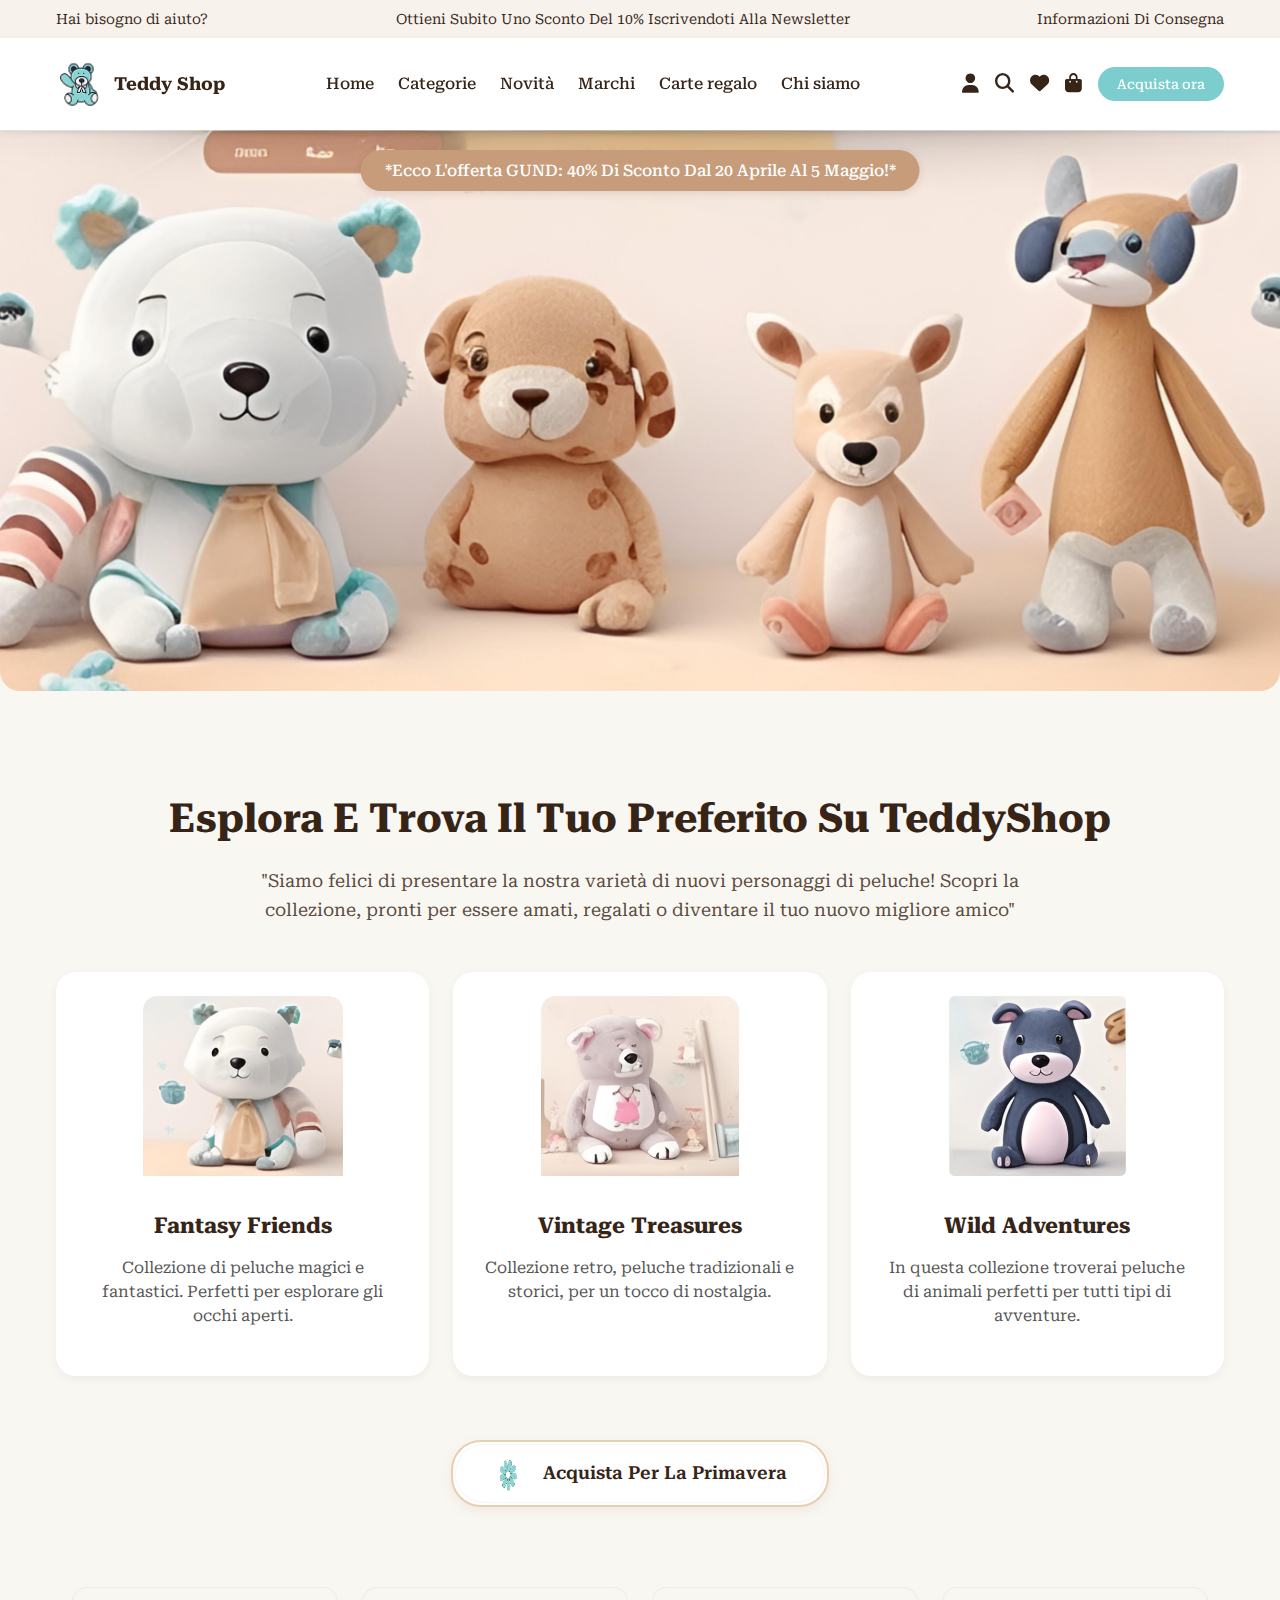
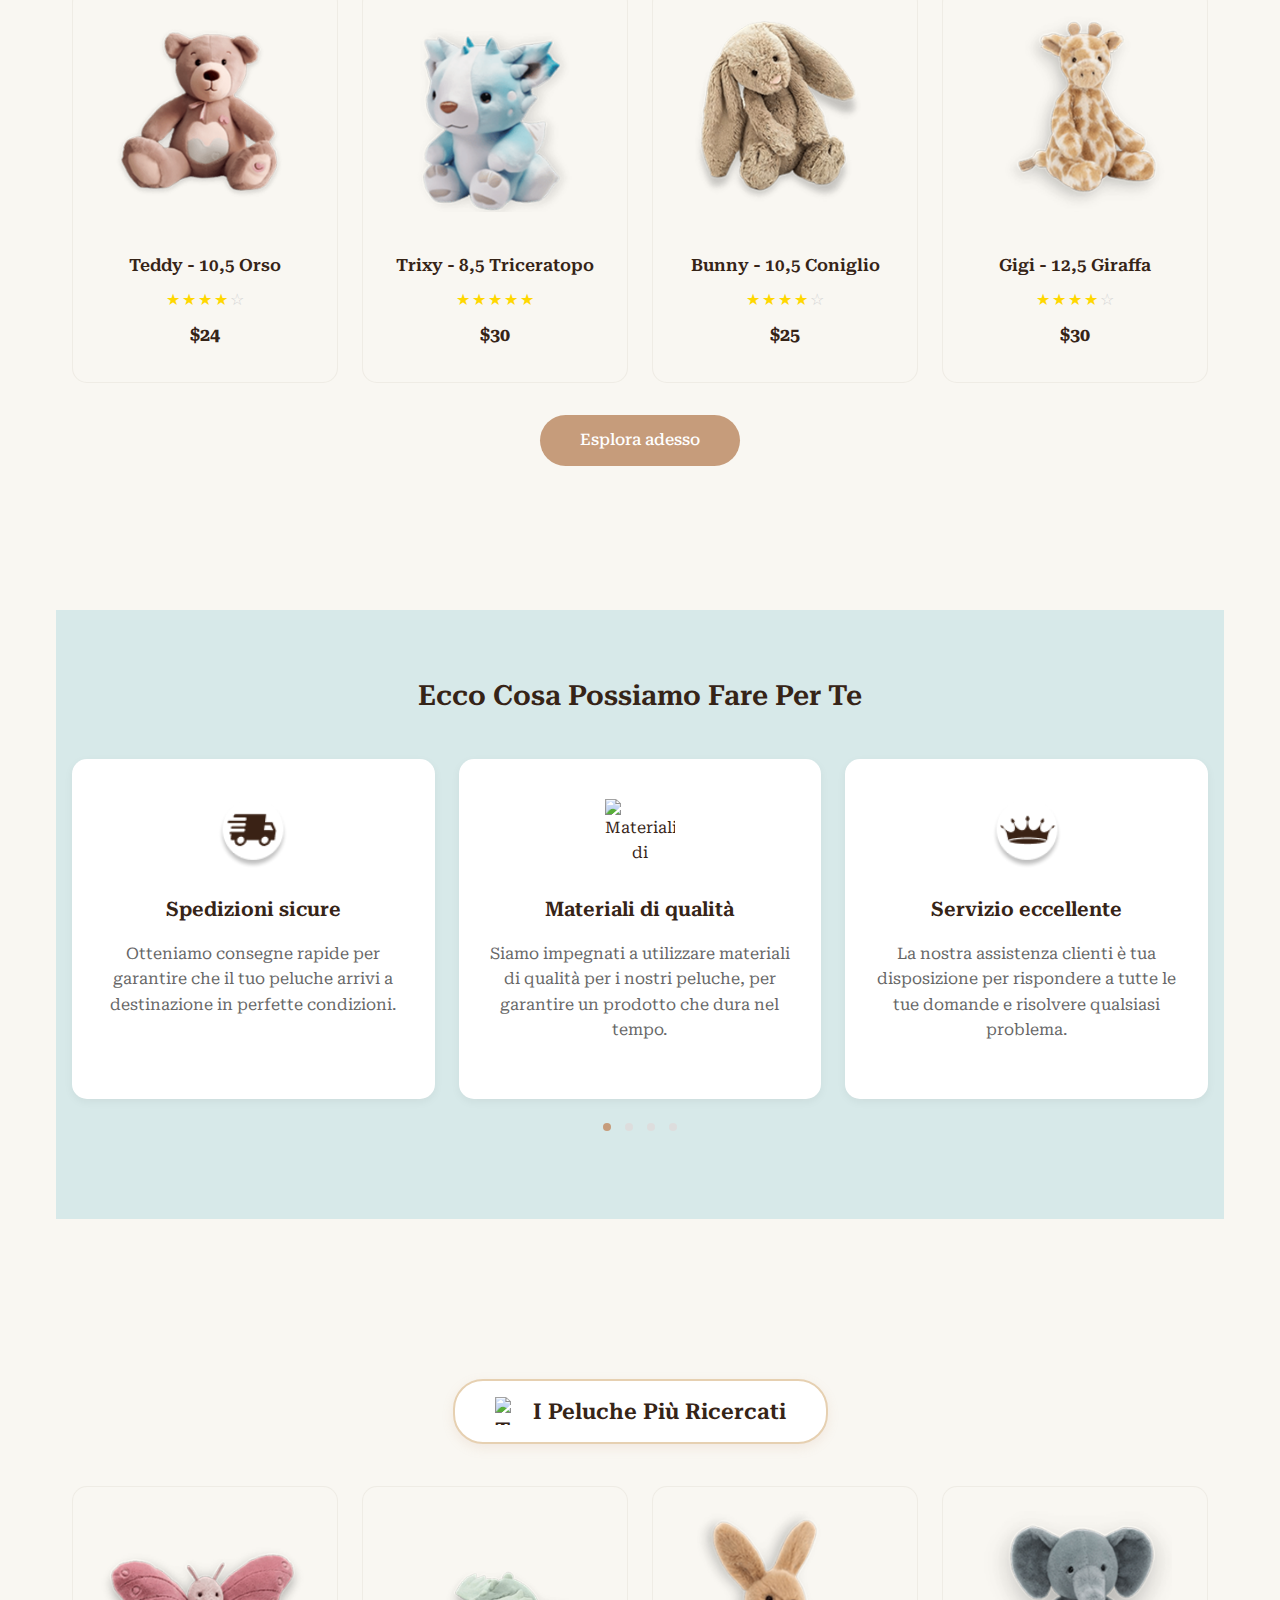
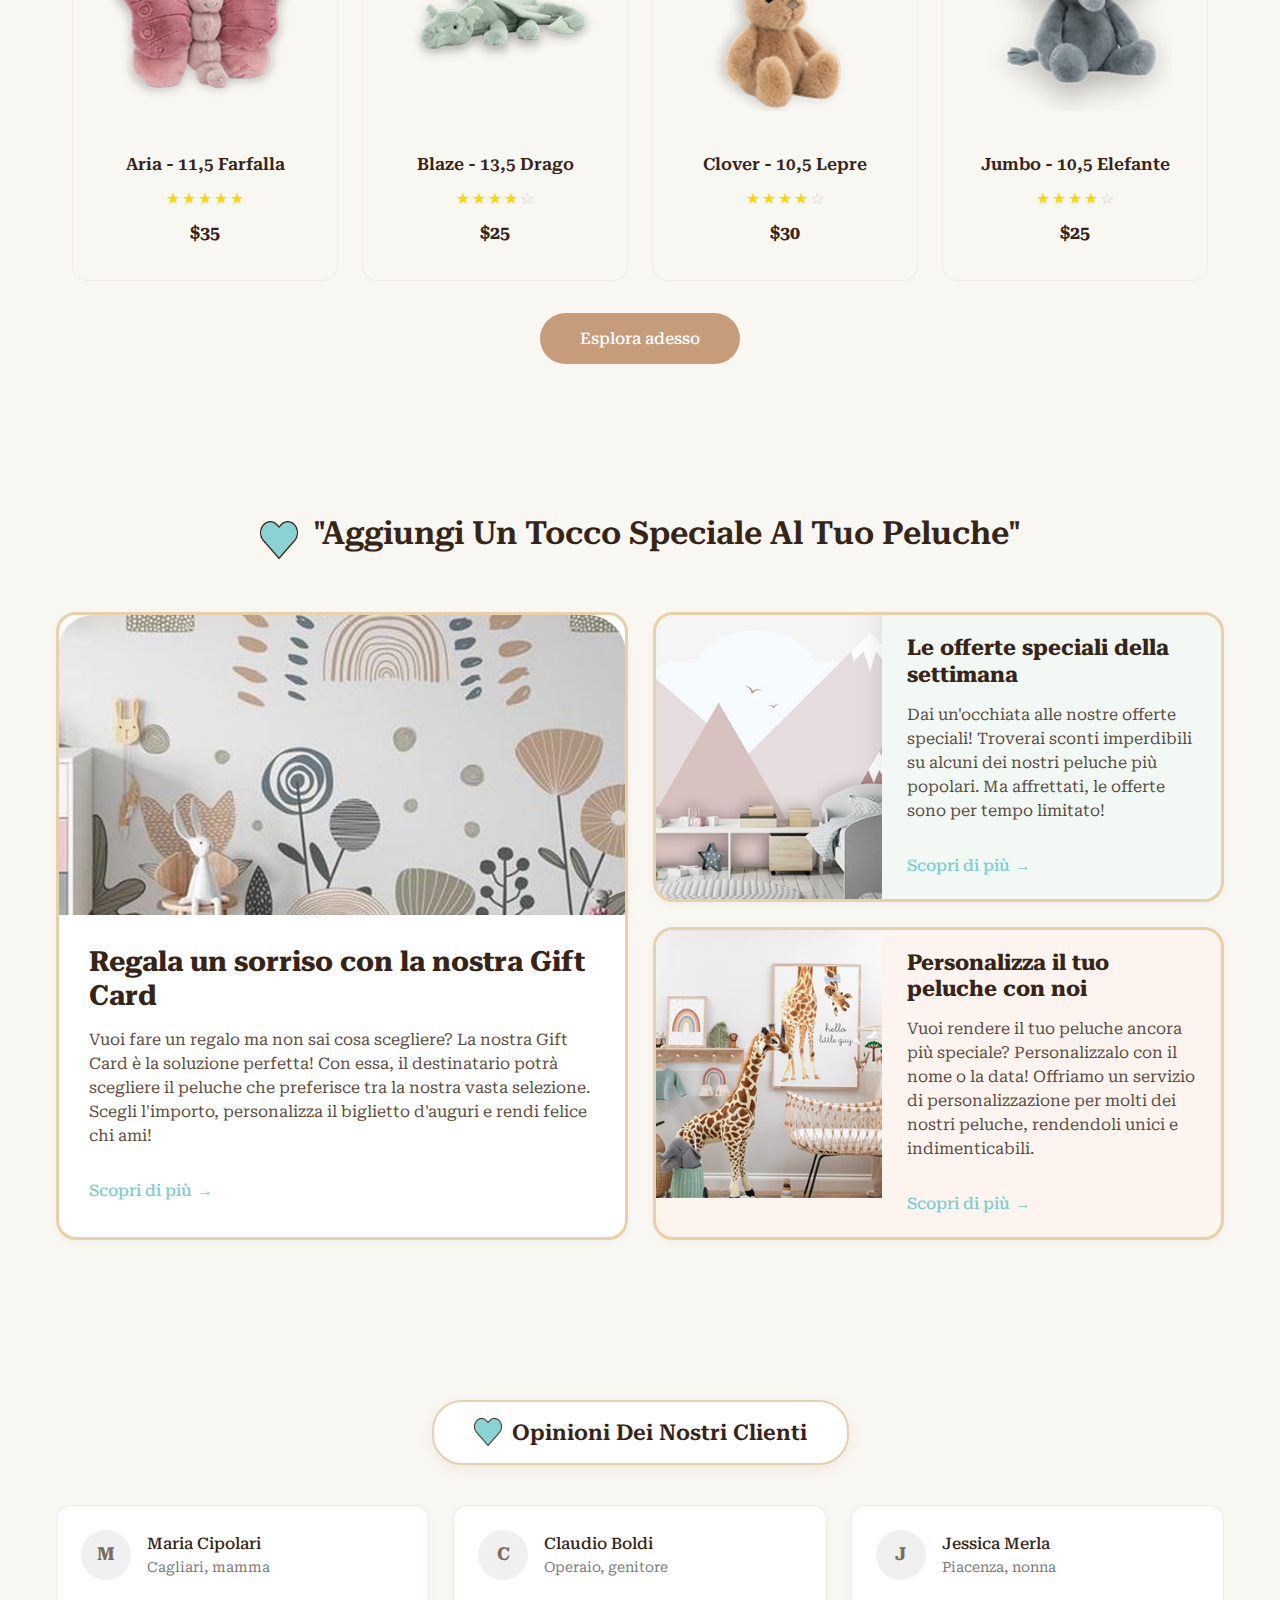
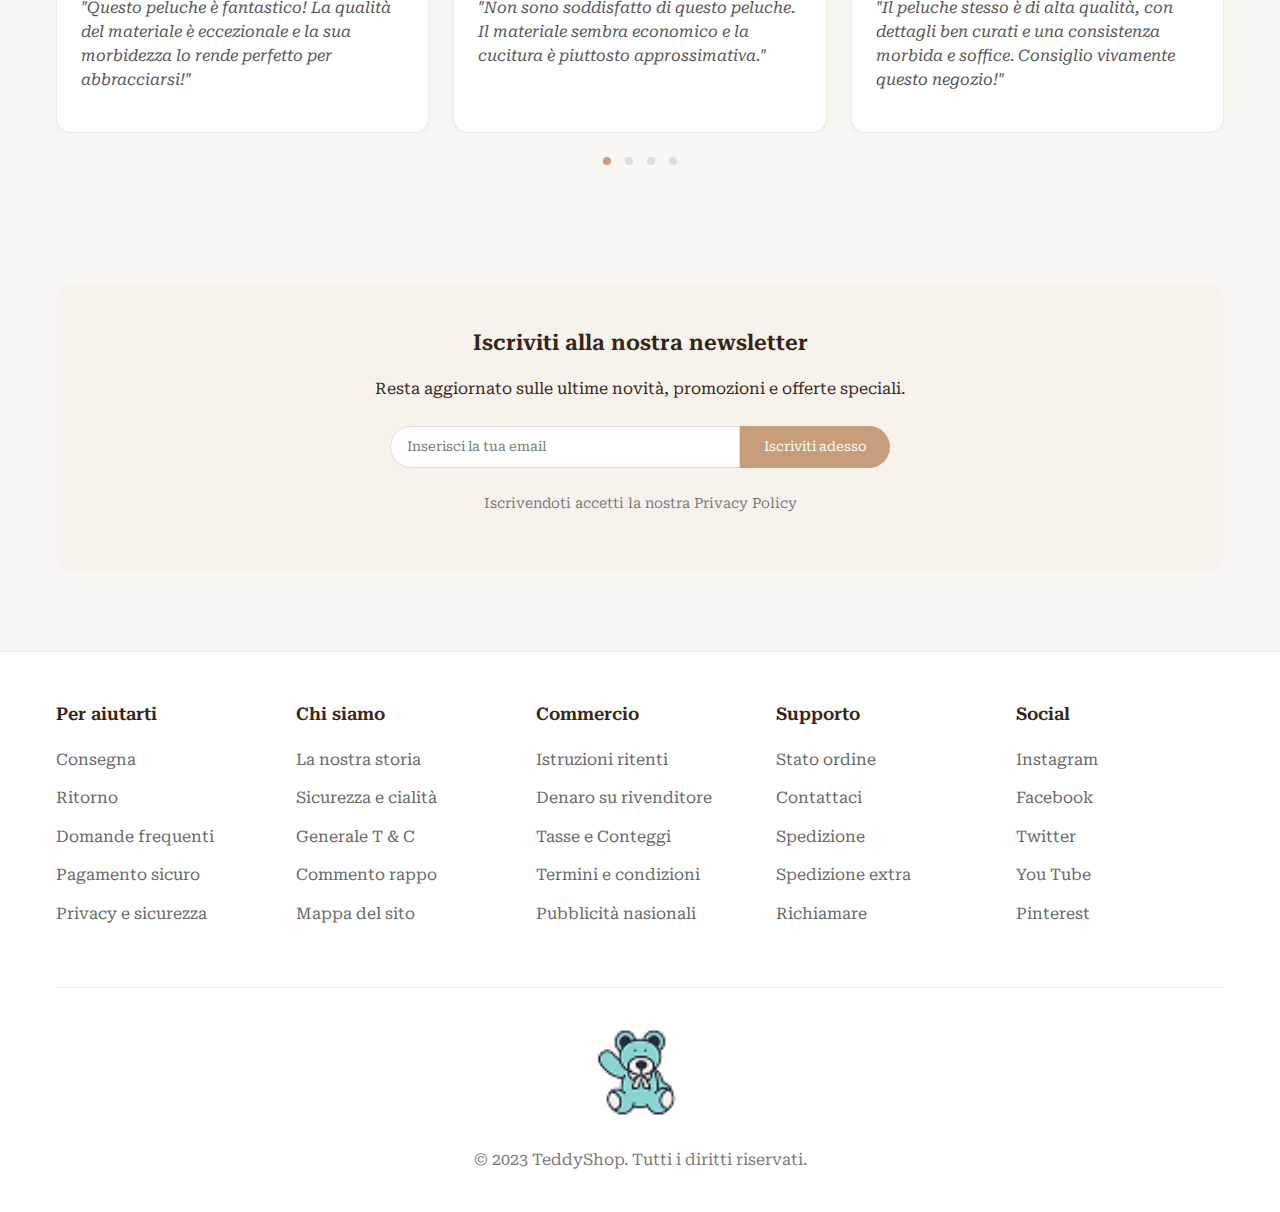
==== index.html @ 6746348d "fix: aprimorado layout da seção 'Aggiungi Un Tocco Speciale' com bordas douradas mais grossas, compo" ====
<!DOCTYPE html>
<html lang="it">
<head>
    <meta charset="UTF-8">
    <meta name="viewport" content="width=device-width, initial-scale=1.0">
    <title>TeddyShop - Negozio di Peluche Online</title>
    
    <!-- Font Awesome for icons -->
    <link rel="stylesheet" href="https://cdnjs.cloudflare.com/ajax/libs/font-awesome/6.4.0/css/all.min.css">
    
    <!-- Custom CSS -->
    <link rel="stylesheet" href="style.css">
</head>
<body>
    <!-- Top Bar -->
    <div class="top-bar">
        <div class="container">
            <div class="top-bar-content">
                <div class="top-bar-item">Hai bisogno di aiuto?</div>
                <div class="top-bar-item">Ottieni Subito Uno Sconto Del 10% Iscrivendoti Alla Newsletter</div>
                <div class="top-bar-item">Informazioni Di Consegna</div>
            </div>
        </div>
    </div>
    
    <!-- Navigation -->
    <nav class="header">
        <div class="container">
            <div class="nav-container">
                <div class="logo">
                    <img src="logo.png" alt="TeddyShop Logo">
                    <span class="logo-text">Teddy Shop</span>
                </div>
                
                <button id="mobile-menu-btn" class="mobile-menu-btn">
                    <i class="fas fa-bars"></i>
                </button>
                
                <div class="main-nav">
                    <a href="#">Home</a>
                    <a href="#">Categorie</a>
                    <a href="#">Novità</a>
                    <a href="#">Marchi</a>
                    <a href="#">Carte regalo</a>
                    <a href="#">Chi siamo</a>
                </div>
                
                <div class="nav-right">
                    <a href="#" class="icon-link"><i class="fas fa-user"></i></a>
                    <a href="#" class="icon-link"><i class="fas fa-search"></i></a>
                    <a href="#" class="icon-link"><i class="fas fa-heart"></i></a>
                    <a href="#" class="icon-link"><i class="fas fa-shopping-bag"></i></a>
                    <button class="btn acquista-btn">Acquista ora</button>
                </div>
            </div>
        </div>
    </nav>
    
    <!-- Hero Section -->
    <section class="hero">
        <div class="promo-badge">*Ecco L'offerta GUND: 40% Di Sconto Dal 20 Aprile Al 5 Maggio!*</div>
        <img src="Untitled.png" alt="Collezione di peluche" class="hero-image">
    </section>
    
    <!-- Main Content -->
    <div class="container main-content">
        <!-- Main Title -->
        <h1 class="text-center">Esplora E Trova Il Tuo Preferito Su TeddyShop</h1>
        <p class="text-center subtitle">"Siamo felici di presentare la nostra varietà di nuovi personaggi di peluche! Scopri la collezione, pronti per essere amati, regalati o diventare il tuo nuovo migliore amico"</p>
        
        <!-- Collections -->
        <div class="collections-grid">
            <div class="collection-card">
                <img src="fantasyfriends.png" alt="Fantasy Friends Collection" class="collection-image">
                <div class="collection-content">
                    <h3 class="collection-title">Fantasy Friends</h3>
                    <p class="collection-text">Collezione di peluche magici e fantastici. Perfetti per esplorare gli occhi aperti.</p>
                </div>
            </div>
            
            <div class="collection-card">
                <img src="vintagetreasures.png" alt="Vintage Treasures Collection" class="collection-image">
                <div class="collection-content">
                    <h3 class="collection-title">Vintage Treasures</h3>
                    <p class="collection-text">Collezione retro, peluche tradizionali e storici, per un tocco di nostalgia.</p>
                </div>
            </div>
            
            <div class="collection-card">
                <img src="wildadventures.png" alt="Wild Adventures Collection" class="collection-image">
                <div class="collection-content">
                    <h3 class="collection-title">Wild Adventures</h3>
                    <p class="collection-text">In questa collezione troverai peluche di animali perfetti per tutti tipi di avventure.</p>
                </div>
            </div>
        </div>
        
        <!-- Spring Title Button -->
        <div class="spring-title-container">
            <div class="spring-title">
                <img src="flower-icon.png" alt="Flower icon">
                <span>Acquista Per La Primavera</span>
            </div>
        </div>
        
        <!-- Spring Products -->
        <div class="spring-products-section">
            <div class="products-grid">
                <div class="product-card">
                    <img src="teddyorso.png" alt="Teddy Bear" class="product-image">
                    <h3 class="product-title">Teddy - 10,5 Orso</h3>
                    <div class="rating" data-rating="4"></div>
                    <p class="product-price">$24</p>
                </div>
                
                <div class="product-card">
                    <img src="trixy.png" alt="Trixy" class="product-image">
                    <h3 class="product-title">Trixy - 8,5 Triceratopo</h3>
                    <div class="rating" data-rating="5"></div>
                    <p class="product-price">$30</p>
                </div>
                
                <div class="product-card">
                    <img src="bunnyconiglio.png" alt="Bunny" class="product-image">
                    <h3 class="product-title">Bunny - 10,5 Coniglio</h3>
                    <div class="rating" data-rating="4"></div>
                    <p class="product-price">$25</p>
                </div>
                
                <div class="product-card">
                    <img src="giraffa.png" alt="Gigi" class="product-image">
                    <h3 class="product-title">Gigi - 12,5 Giraffa</h3>
                    <div class="rating" data-rating="4"></div>
                    <p class="product-price">$30</p>
                </div>
            </div>
            
            <div class="text-center">
                <a href="#" class="explore-btn">Esplora adesso</a>
            </div>
        </div>
        
        <!-- Benefits Section -->
        <div class="benefits-section">
            <div class="container">
                <h2 class="section-title">Ecco Cosa Possiamo Fare Per Te</h2>
                
                <div class="benefits-grid">
                    <div class="feature-card">
                        <img src="shipping.png" alt="Spedizioni sicure" class="feature-icon">
                        <h3 class="benefit-title">Spedizioni sicure</h3>
                        <p class="benefit-description">Otteniamo consegne rapide per garantire che il tuo peluche arrivi a destinazione in perfette condizioni.</p>
                    </div>
                    
                    <div class="feature-card">
                        <img src="quality.png" alt="Materiali di qualità" class="feature-icon">
                        <h3 class="benefit-title">Materiali di qualità</h3>
                        <p class="benefit-description">Siamo impegnati a utilizzare materiali di qualità per i nostri peluche, per garantire un prodotto che dura nel tempo.</p>
                    </div>
                    
                    <div class="feature-card">
                        <img src="crown.png" alt="Servizio eccellente" class="feature-icon">
                        <h3 class="benefit-title">Servizio eccellente</h3>
                        <p class="benefit-description">La nostra assistenza clienti è tua disposizione per rispondere a tutte le tue domande e risolvere qualsiasi problema.</p>
                    </div>
                </div>
                
                <div class="indicators">
                    <div class="indicator active"></div>
                    <div class="indicator"></div>
                    <div class="indicator"></div>
                    <div class="indicator"></div>
                </div>
            </div>
        </div>
        
        <!-- Popular Products Section -->
        <section class="popular-products-section">
            <div class="section-title-container">
                <div class="section-title-wrapper">
                    <img src="teddy-icon.png" alt="Teddy icon">
                    <span>I Peluche Più Ricercati</span>
                </div>
            </div>
            
            <div class="products-grid">
                <div class="product-card">
                    <img src="farfalla.png" alt="Aria - Farfalla" class="product-image">
                    <h3 class="product-title">Aria - 11,5 Farfalla</h3>
                    <div class="rating" data-rating="5"></div>
                    <p class="product-price">$35</p>
                </div>
                
                <div class="product-card">
                    <img src="drago.png" alt="Blaze - Drago" class="product-image">
                    <h3 class="product-title">Blaze - 13,5 Drago</h3>
                    <div class="rating" data-rating="4"></div>
                    <p class="product-price">$25</p>
                </div>
                
                <div class="product-card">
                    <img src="lepre.png" alt="Clover - Lepre" class="product-image">
                    <h3 class="product-title">Clover - 10,5 Lepre</h3>
                    <div class="rating" data-rating="4"></div>
                    <p class="product-price">$30</p>
                </div>
                
                <div class="product-card">
                    <img src="elefante.png" alt="Jumbo - Elefante" class="product-image">
                    <h3 class="product-title">Jumbo - 10,5 Elefante</h3>
                    <div class="rating" data-rating="4"></div>
                    <p class="product-price">$25</p>
                </div>
            </div>
            
            <div class="text-center">
                <a href="#" class="explore-btn">Esplora adesso</a>
            </div>
        </section>
        
        <!-- Special Features -->
        <div class="special-title-section">
            <div class="heart-icon-title-container">
                <img src="heart-icon.png" alt="Heart icon">
                <h2>"Aggiungi Un Tocco Speciale Al Tuo Peluche"</h2>
            </div>
        </div>
        
        <!-- Special Sections Grid -->
        <div class="special-sections-grid">
            <!-- Gift Card Section (Left side, full height) -->
            <div class="gift-card-section">
                <div class="special-image">
                    <img src="gift-card-image.jpg" alt="Nursery with decorative wall art and bunny toy">
                </div>
                <div class="special-content">
                    <h3 class="special-title">Regala un sorriso con la nostra Gift Card</h3>
                    <p class="special-text">Vuoi fare un regalo ma non sai cosa scegliere? La nostra Gift Card è la soluzione perfetta! Con essa, il destinatario potrà scegliere il peluche che preferisce tra la nostra vasta selezione. Scegli l'importo, personalizza il biglietto d'auguri e rendi felice chi ami!</p>
                    <a href="#" class="discover-more">Scopri di più</a>
                </div>
            </div>
            
            <!-- Weekly Offers Section (Top right) -->
            <div class="weekly-offers-section">
                <div class="special-image">
                    <img src="weekly-offers-image.jpg" alt="Kids room with mountain wall decoration">
                </div>
                <div class="special-content">
                    <h3 class="special-title">Le offerte speciali della settimana</h3>
                    <p class="special-text">Dai un'occhiata alle nostre offerte speciali! Troverai sconti imperdibili su alcuni dei nostri peluche più popolari. Ma affrettati, le offerte sono per tempo limitato!</p>
                    <a href="#" class="discover-more">Scopri di più</a>
                </div>
            </div>
            
            <!-- Custom Teddy Section (Bottom right) -->
            <div class="custom-teddy-section">
                <div class="special-image">
                    <img src="custom-teddy-image.jpg" alt="Kids room with giraffe plush toy">
                </div>
                <div class="special-content">
                    <h3 class="special-title">Personalizza il tuo peluche con noi</h3>
                    <p class="special-text">Vuoi rendere il tuo peluche ancora più speciale? Personalizzalo con il nome o la data! Offriamo un servizio di personalizzazione per molti dei nostri peluche, rendendoli unici e indimenticabili.</p>
                    <a href="#" class="discover-more">Scopri di più</a>
                </div>
            </div>
        </div>
        
        <!-- Reviews Section -->
        <section class="reviews-section">
            <div class="section-title-container">
                <div class="section-title-wrapper">
                    <img src="heart-icon.png" alt="Heart icon">
                    <span>Opinioni Dei Nostri Clienti</span>
                </div>
            </div>
            
            <div class="testimonials-carousel">
                <div class="testimonials-container">
                    <div class="testimonial-slide">
                        <div class="testimonials-grid">
                            <div class="testimonial-card">
                                <div class="testimonial-header">
                                    <div class="testimonial-avatar avatar-m">M</div>
                                    <div>
                                        <div class="testimonial-name">Maria Cipolari</div>
                                        <div class="testimonial-info">Cagliari, mamma</div>
                                    </div>
                                </div>
                                <p class="testimonial-text">"Questo peluche è fantastico! La qualità del materiale è eccezionale e la sua morbidezza lo rende perfetto per abbracciarsi!"</p>
                            </div>
                            
                            <div class="testimonial-card">
                                <div class="testimonial-header">
                                    <div class="testimonial-avatar avatar-c">C</div>
                                    <div>
                                        <div class="testimonial-name">Claudio Boldi</div>
                                        <div class="testimonial-info">Operaio, genitore</div>
                                    </div>
                                </div>
                                <p class="testimonial-text">"Non sono soddisfatto di questo peluche. Il materiale sembra economico e la cucitura è piuttosto approssimativa."</p>
                            </div>
                            
                            <div class="testimonial-card">
                                <div class="testimonial-header">
                                    <div class="testimonial-avatar avatar-j">J</div>
                                    <div>
                                        <div class="testimonial-name">Jessica Merla</div>
                                        <div class="testimonial-info">Piacenza, nonna</div>
                                    </div>
                                </div>
                                <p class="testimonial-text">"Il peluche stesso è di alta qualità, con dettagli ben curati e una consistenza morbida e soffice. Consiglio vivamente questo negozio!"</p>
                            </div>
                        </div>
                    </div>
                </div>
            </div>
            
            <div class="indicators">
                <div class="indicator active"></div>
                <div class="indicator"></div>
                <div class="indicator"></div>
                <div class="indicator"></div>
            </div>
        </section>
        
        <!-- Newsletter Section -->
        <section class="newsletter">
            <h3 class="newsletter-title">Iscriviti alla nostra newsletter</h3>
            <p>Resta aggiornato sulle ultime novità, promozioni e offerte speciali.</p>
            
            <form class="newsletter-form">
                <input type="email" class="newsletter-input" placeholder="Inserisci la tua email">
                <button type="submit" class="newsletter-button">Iscriviti adesso</button>
            </form>
            
            <p class="newsletter-privacy">Iscrivendoti accetti la nostra Privacy Policy</p>
        </section>
    </div>
    
    <!-- Footer -->
    <footer class="footer">
        <div class="container">
            <div class="footer-grid">
                <div class="footer-column">
                    <h3 class="footer-heading">Per aiutarti</h3>
                    <ul class="footer-links">
                        <li><a href="#">Consegna</a></li>
                        <li><a href="#">Ritorno</a></li>
                        <li><a href="#">Domande frequenti</a></li>
                        <li><a href="#">Pagamento sicuro</a></li>
                        <li><a href="#">Privacy e sicurezza</a></li>
                    </ul>
                </div>
                
                <div class="footer-column">
                    <h3 class="footer-heading">Chi siamo</h3>
                    <ul class="footer-links">
                        <li><a href="#">La nostra storia</a></li>
                        <li><a href="#">Sicurezza e cialità</a></li>
                        <li><a href="#">Generale T & C</a></li>
                        <li><a href="#">Commento rappo</a></li>
                        <li><a href="#">Mappa del sito</a></li>
                    </ul>
                </div>
                
                <div class="footer-column">
                    <h3 class="footer-heading">Commercio</h3>
                    <ul class="footer-links">
                        <li><a href="#">Istruzioni ritenti</a></li>
                        <li><a href="#">Denaro su rivenditore</a></li>
                        <li><a href="#">Tasse e Conteggi</a></li>
                        <li><a href="#">Termini e condizioni</a></li>
                        <li><a href="#">Pubblicità nasionali</a></li>
                    </ul>
                </div>
                
                <div class="footer-column">
                    <h3 class="footer-heading">Supporto</h3>
                    <ul class="footer-links">
                        <li><a href="#">Stato ordine</a></li>
                        <li><a href="#">Contattaci</a></li>
                        <li><a href="#">Spedizione</a></li>
                        <li><a href="#">Spedizione extra</a></li>
                        <li><a href="#">Richiamare</a></li>
                    </ul>
                </div>
                
                <div class="footer-column">
                    <h3 class="footer-heading">Social</h3>
                    <ul class="footer-links">
                        <li><a href="#">Instagram</a></li>
                        <li><a href="#">Facebook</a></li>
                        <li><a href="#">Twitter</a></li>
                        <li><a href="#">You Tube</a></li>
                        <li><a href="#">Pinterest</a></li>
                    </ul>
                </div>
            </div>
            
            <div class="footer-bottom">
                <img src="logo.png" alt="TeddyShop Logo" class="footer-logo">
                <p>&copy; 2023 TeddyShop. Tutti i diritti riservati.</p>
            </div>
        </div>
    </footer>
    
    <!-- Script per funzionalità interattive -->
    <script src="script.js"></script>
</body>
</html>
---- style.css ----
/* Import Roboto Serif from Google Fonts */
@import url('https://fonts.googleapis.com/css2?family=Roboto+Serif:wght@400;500;600;700&display=swap');

/* Reset and base styles */
* {
    margin: 0;
    padding: 0;
    box-sizing: border-box;
}

body {
    font-family: 'Roboto Serif', serif;
    background-color: #f9f7f2;
    color: #362417;
    line-height: 1.6;
}

/* Variables for colors */
:root {
    /* Main colors */
    --white: #ffffff;
    --off-white: #f9f7f2;
    --light-mint: #d7e9e9;
    --mint: #7ccece;
    --light-beige: #F7F2EC;
    --beige: #c69c7b;
    --brown: #362417;
    --gold: #e6d0b1;
    
    /* Font sizes */
    --font-xs: 14px;
    --font-sm: 16px;
    --font-md: 18px;
    --font-lg: 22px;
    --font-xl: 40px;
}

/* Typography */
h1, h2, h3, h4, h5, h6 {
    font-family: 'Roboto Serif', serif;
    color: var(--brown);
}

h1 {
    font-size: var(--font-xl);
    font-weight: 700;
    margin-bottom: 1rem;
}

h2 {
    font-size: var(--font-lg);
    font-weight: 600;
    margin-bottom: 0.8rem;
}

h3 {
    font-size: var(--font-md);
    font-weight: 600;
    margin-bottom: 0.6rem;
}

p {
    font-size: var(--font-sm);
    margin-bottom: 1rem;
}

/* Layout and containers */
.container {
    width: 100%;
    max-width: 1200px;
    margin: 0 auto;
    padding: 0 1rem;
}

.main-content {
    padding: 2rem 1rem;
}

/* Utility classes */
.text-center {
    text-align: center;
}

/* Top bar */
.top-bar {
    background-color: var(--light-beige);
    padding: 0.5rem 0;
}

.top-bar-content {
    display: flex;
    justify-content: space-between;
    align-items: center;
}

.top-bar-item {
    font-size: var(--font-xs);
    color: var(--brown);
}

/* Header and navigation */
.header {
    background-color: var(--white);
    box-shadow: 0 2px 10px rgba(0, 0, 0, 0.05);
    position: sticky;
    top: 0;
    z-index: 100;
}

.nav-container {
    display: flex;
    justify-content: space-between;
    align-items: center;
    padding: 1rem 0;
}

.logo {
    display: flex;
    align-items: center;
    text-decoration: none;
}

.logo img {
    width: 50px;
    height: auto;
    margin-right: 0.5rem;
}

.logo-text {
    font-size: var(--font-md);
    font-weight: 700;
    color: var(--brown);
}

.main-nav {
    display: flex;
    gap: 1.5rem;
}

.main-nav a {
    text-decoration: none;
    color: var(--brown);
    font-weight: 500;
    transition: color 0.2s;
}

.main-nav a:hover {
    color: var(--beige);
}

.nav-right {
    display: flex;
    align-items: center;
    gap: 1rem;
}

.icon-link {
    color: var(--brown);
    font-size: 1.2rem;
    text-decoration: none;
}

/* Buttons */
.btn, 
.acquista-btn,
.explore-btn {
    display: inline-block;
    padding: 0.6rem 1.2rem;
    border-radius: 30px;
    text-decoration: none;
    font-weight: 500;
    text-align: center;
    cursor: pointer;
    transition: all 0.3s;
    border: none;
    outline: none;
    font-family: 'Roboto Serif', serif;
}

.acquista-btn {
    background-color: var(--mint);
    color: white;
}

.acquista-btn:hover {
    background-color: #6abebe;
    transform: translateY(-3px);
}

.explore-btn {
    display: inline-block;
    background-color: var(--beige);
    color: white;
    padding: 0.8rem 2.5rem;
    border-radius: 30px;
    font-weight: 500;
    text-decoration: none;
    transition: all 0.3s;
    margin: 2rem 0;
}

.explore-btn:hover {
    background-color: #b58c6c;
    transform: translateY(-3px);
}

/* Hero Section */
.hero {
    position: relative;
    padding: 0;
    margin-bottom: 2rem;
    background-color: var(--off-white);
}

.hero-image {
    width: 100%;
    height: auto;
    border-radius: 0 0 20px 20px;
    display: block;
}

.promo-badge {
    display: inline-block;
    background-color: var(--beige);
    color: var(--white);
    padding: 0.5rem 1.5rem;
    border-radius: 30px;
    font-weight: 500;
    position: absolute;
    top: 20px;
    left: 50%;
    transform: translateX(-50%);
    z-index: 10;
    box-shadow: 0 2px 10px rgba(0, 0, 0, 0.1);
}

/* Main title and subtitle */
.main-content h1 {
    margin-top: 2rem;
    margin-bottom: 1rem;
}

.subtitle {
    font-size: var(--font-md);
    color: #5a4a3d;
    margin-bottom: 3rem;
    max-width: 800px;
    margin-left: auto;
    margin-right: auto;
}

/* Collections Section */
.collections-grid {
    display: grid;
    grid-template-columns: repeat(3, 1fr);
    gap: 1.5rem;
    margin-bottom: 4rem;
}

.collection-card {
    background-color: var(--white);
    border-radius: 20px;
    overflow: hidden;
    box-shadow: 0 3px 10px rgba(0, 0, 0, 0.05);
    transition: transform 0.3s, box-shadow 0.3s;
    padding: 1.5rem;
    text-align: center;
}

.collection-card:hover {
    transform: translateY(-8px);
    box-shadow: 0 10px 20px rgba(0, 0, 0, 0.1);
}

.collection-image {
    width: 100%;
    height: 180px;
    object-fit: contain;
    margin-bottom: 1rem;
}

.collection-content {
    padding: 0.5rem;
}

.collection-title {
    font-size: 22px;
    font-weight: 700;
    color: var(--brown);
    margin-bottom: 0.8rem;
}

.collection-text {
    color: #555;
    font-size: 16px;
    line-height: 1.5;
}

/* Spring Title Button */
.spring-title-container {
    display: flex;
    justify-content: center;
    margin: 3rem 0 2rem;
}

.spring-title {
    background-color: var(--white);
    display: inline-flex;
    align-items: center;
    justify-content: center;
    padding: 0.8rem 2.5rem;
    border-radius: 30px;
    font-weight: 600;
    font-size: 18px;
    color: var(--brown);
    position: relative;
    min-width: 320px;
    border: 2px solid var(--gold);
    box-shadow: 0 4px 12px rgba(198, 156, 123, 0.15);
}

.spring-title img {
    width: 38px;
    height: 38px;
    margin-right: 12px;
}

.spring-title::before {
    content: '';
    position: absolute;
    top: 3px;
    bottom: 3px;
    left: 3px;
    right: 3px;
    border-radius: 28px;
    box-shadow: 0 0 0 1px rgba(198, 156, 123, 0.1);
    pointer-events: none;
}

/* Spring Products Section */
.spring-products-section {
    background-color: var(--off-white);
    padding: 3rem 0;
    margin-bottom: 4rem;
}

.products-grid {
    display: grid;
    grid-template-columns: repeat(4, 1fr);
    gap: 1.5rem;
    max-width: 1200px;
    margin: 0 auto;
    padding: 0 1rem;
}

.product-card {
    background-color: var(--off-white);
    border-radius: 15px;
    overflow: hidden;
    padding: 1.5rem;
    text-align: center;
    border: 1px solid rgba(230, 225, 215, 0.5);
    transition: transform 0.3s, box-shadow 0.3s;
}

.product-card:hover {
    transform: translateY(-8px);
    box-shadow: 0 8px 15px rgba(0, 0, 0, 0.05);
}

.product-image {
    width: 100%;
    height: 200px;
    object-fit: contain;
    margin-bottom: 1rem;
    transition: transform 0.3s;
    background-color: transparent;
}

.product-card:hover .product-image {
    transform: scale(1.05);
}

.product-title {
    font-size: 17px;
    font-weight: 600;
    color: var(--brown);
    margin: 1rem 0 0.5rem;
}

.rating {
    margin: 0.5rem 0;
    color: #FFD700;
    font-size: 16px;
    display: flex;
    justify-content: center;
    gap: 2px;
}

.star {
    color: #FFD700;
}

.star-empty {
    color: #D3D3D3;
}

.product-price {
    font-weight: 700;
    font-size: 18px;
    color: var(--brown);
    margin: 0.5rem 0;
}

/* Benefits Section */
.benefits-section {
    background-color: var(--light-mint);
    padding: 4rem 0;
    margin: 4rem 0;
}

.section-title {
    text-align: center;
    font-size: 28px;
    color: var(--brown);
    margin-bottom: 2.5rem;
}

.benefits-grid {
    display: grid;
    grid-template-columns: repeat(3, 1fr);
    gap: 1.5rem;
}

.feature-card {
    background-color: var(--white);
    padding: 2.5rem 1.5rem;
    border-radius: 15px;
    text-align: center;
    box-shadow: 0 3px 10px rgba(0, 0, 0, 0.05);
    height: 100%;
    display: flex;
    flex-direction: column;
    align-items: center;
}

.feature-icon {
    width: 70px;
    height: 70px;
    margin-bottom: 1.5rem;
}

.benefit-title {
    color: var(--brown);
    font-weight: 600;
    margin-bottom: 1rem;
    font-size: 20px;
}

.benefit-description {
    color: #666;
    font-size: 16px;
    line-height: 1.6;
}

/* Section titles with decorative wrappers */
.section-title-container {
    text-align: center;
    margin: 3rem 0 2.5rem;
}

.section-title-wrapper {
    display: inline-flex;
    align-items: center;
    background-color: var(--white);
    border: 2px solid var(--gold);
    border-radius: 30px;
    padding: 0.8rem 2.5rem;
    font-size: 22px;
    font-weight: 600;
    color: var(--brown);
    box-shadow: 0 4px 12px rgba(198, 156, 123, 0.15);
}

.section-title-wrapper img {
    width: 28px;
    height: 28px;
    margin-right: 10px;
}

/* Carousel indicators */
.indicators {
    display: flex;
    justify-content: center;
    gap: 0.5rem;
    margin: 1.5rem 0;
}

.indicator {
    width: 8px;
    height: 8px;
    background-color: #ddd;
    border-radius: 50%;
    cursor: pointer;
    transition: background-color 0.2s;
    margin: 0 3px;
}

.indicator.active {
    background-color: var(--beige);
}

/* Popular Products Section */
.popular-products-section {
    padding: 3rem 0;
    margin-bottom: 4rem;
}

/* Special title section */
.special-title-section {
    text-align: center;
    margin: 3rem 0 2.5rem;
}

.heart-icon-title-container {
    display: flex;
    align-items: center;
    justify-content: center;
    margin-bottom: 2.5rem;
}

.heart-icon-title-container img {
    width: 38px;
    height: 38px;
    margin-right: 15px;
}

.heart-icon-title-container h2 {
    font-size: 32px;
    color: var(--brown);
    font-weight: 600;
}

/* Special sections grid */
.special-sections-grid {
    display: grid;
    grid-template-columns: 1fr 1fr;
    grid-template-rows: auto auto;
    gap: 25px;
    margin-bottom: 4rem;
    max-width: 1200px;
    margin-left: auto;
    margin-right: auto;
}

/* Gift card section (left side, full height) */
.gift-card-section {
    grid-column: 1;
    grid-row: 1 / span 2;
    background-color: var(--white);
    border-radius: 20px;
    overflow: hidden;
    border: 3px solid #e9d0a9;
    box-shadow: 0 3px 10px rgba(0, 0, 0, 0.03);
    height: 100%;
}

.gift-card-section .special-image {
    width: 100%;
    height: 300px;
}

.gift-card-section .special-content {
    padding: 30px;
}

.gift-card-section .special-title {
    font-size: 28px;
    margin-bottom: 15px;
}

/* Weekly offers section (top right) */
.weekly-offers-section {
    grid-column: 2;
    grid-row: 1;
    background-color: #f2f9f5;
    border-radius: 20px;
    overflow: hidden;
    border: 3px solid #e9d0a9;
    display: flex;
    height: auto;
    box-shadow: 0 3px 10px rgba(0, 0, 0, 0.03);
}

.weekly-offers-section .special-image {
    width: 40%;
    min-height: 100%;
}

.weekly-offers-section .special-content {
    padding: 20px 25px;
    flex: 1;
}

/* Custom teddy section (bottom right) */
.custom-teddy-section {
    grid-column: 2;
    grid-row: 2;
    background-color: #fdf4ef;
    border-radius: 20px;
    overflow: hidden;
    border: 3px solid #e9d0a9;
    display: flex;
    height: auto;
    box-shadow: 0 3px 10px rgba(0, 0, 0, 0.03);
}

.custom-teddy-section .special-image {
    width: 40%;
    min-height: 100%;
}

.custom-teddy-section .special-content {
    padding: 20px 25px;
    flex: 1;
}

/* Special image styling */
.special-image {
    overflow: hidden;
}

.special-image img {
    width: 100%;
    height: 100%;
    object-fit: cover;
    display: block;
}

/* Special content styling */
.special-content {
    display: flex;
    flex-direction: column;
}

.special-title {
    font-size: 22px;
    font-weight: 700;
    color: var(--brown);
    margin-bottom: 15px;
    line-height: 1.2;
}

.special-text {
    font-size: 16px;
    color: #5a4a3d;
    margin-bottom: 20px;
    line-height: 1.5;
    flex-grow: 1;
}

.discover-more {
    font-size: 16px;
    font-weight: 500;
    color: var(--mint);
    text-decoration: none;
    display: inline-flex;
    align-items: center;
    margin-top: 10px;
}

.discover-more:after {
    content: "→";
    margin-left: 5px;
    transition: transform 0.2s;
}

.discover-more:hover:after {
    transform: translateX(3px);
}

.discover-more:hover {
    text-decoration: underline;
}

/* Reviews Section */
.reviews-section {
    padding: 3rem 0;
    margin-bottom: 3rem;
}

/* Testimonial cards */
.testimonials-carousel {
    position: relative;
    overflow: hidden;
}

.testimonials-container {
    display: flex;
    transition: transform 0.3s ease;
}

.testimonial-slide {
    min-width: 100%;
}

.testimonials-grid {
    display: grid;
    grid-template-columns: repeat(3, 1fr);
    gap: 1.5rem;
}

.testimonial-card {
    padding: 1.5rem;
    background-color: var(--white);
    border-radius: 15px;
    border: 1px solid rgba(230, 225, 215, 0.7);
    box-shadow: 0 3px 8px rgba(0, 0, 0, 0.03);
}

.testimonial-header {
    display: flex;
    align-items: center;
    margin-bottom: 1rem;
}

.testimonial-avatar {
    width: 50px;
    height: 50px;
    background-color: #f0f0f0;
    color: #7a6c5d;
    border-radius: 50%;
    display: flex;
    align-items: center;
    justify-content: center;
    font-weight: bold;
    margin-right: 1rem;
    font-size: 18px;
}

.testimonial-name {
    font-weight: 500;
    font-size: 16px;
    color: var(--brown);
}

.testimonial-info {
    font-size: 14px;
    color: #777;
}

.testimonial-text {
    font-style: italic;
    color: #555;
    line-height: 1.5;
}

/* Avatar specific colors */
.avatar-m, .avatar-c, .avatar-j {
    background-color: #f0f0f0;
    color: #7a6c5d;
}

/* Newsletter */
.newsletter {
    background-color: var(--light-beige);
    padding: 2.5rem;
    border-radius: 15px;
    margin: 3rem 0;
    text-align: center;
}

.newsletter-title {
    margin-bottom: 1rem;
    color: var(--brown);
    font-size: 22px;
}

.newsletter-form {
    display: flex;
    max-width: 500px;
    margin: 1.5rem auto;
}

.newsletter-input {
    flex: 1;
    padding: 0.8rem 1rem;
    border: 1px solid #ddd;
    border-radius: 30px 0 0 30px;
    outline: none;
    font-family: 'Roboto Serif', serif;
}

.newsletter-button {
    padding: 0.8rem 1.5rem;
    background-color: var(--beige);
    color: white;
    border: none;
    border-radius: 0 30px 30px 0;
    cursor: pointer;
    font-family: 'Roboto Serif', serif;
    transition: background-color 0.2s;
}

.newsletter-button:hover {
    background-color: #b58c6c;
}

.newsletter-privacy {
    font-size: 14px;
    color: #777;
    margin-top: 1rem;
}

/* Footer */
.footer {
    background-color: var(--white);
    padding-top: 3rem;
    border-top: 1px solid #eee;
}

.footer-grid {
    display: grid;
    grid-template-columns: repeat(5, 1fr);
    gap: 2rem;
}

.footer-heading {
    font-size: 1.1rem;
    margin-bottom: 1.2rem;
    font-weight: 600;
    color: var(--brown);
}

.footer-links {
    list-style: none;
}

.footer-links li {
    margin-bottom: 0.8rem;
}

.footer-links a {
    text-decoration: none;
    color: #666;
    transition: color 0.2s;
}

.footer-links a:hover {
    color: var(--beige);
}

.footer-bottom {
    text-align: center;
    padding: 1.5rem 0;
    margin-top: 3rem;
    border-top: 1px solid #eee;
    font-size: 0.9rem;
    color: #777;
}

.footer-logo {
    display: block;
    margin: 0 auto 1rem;
    width: 100px;
}

/* Mobile menu */
.mobile-menu-btn {
    display: none;
    background: none;
    border: none;
    font-size: 1.5rem;
    color: var(--brown);
    cursor: pointer;
}

/* Media queries for responsiveness */
@media (max-width: 1024px) {
    .products-grid {
        grid-template-columns: repeat(3, 1fr);
    }
    
    .footer-grid {
        grid-template-columns: repeat(3, 1fr);
    }
}

@media (max-width: 992px) {
    .special-sections-grid {
        grid-template-columns: 1fr;
        grid-template-rows: auto auto auto;
    }
    
    .gift-card-section {
        grid-column: 1;
        grid-row: 1;
    }
    
    .weekly-offers-section {
        grid-column: 1;
        grid-row: 2;
    }
    
    .custom-teddy-section {
        grid-column: 1;
        grid-row: 3;
    }
}

@media (max-width: 768px) {
    .collections-grid,
    .benefits-grid,
    .testimonials-grid {
        grid-template-columns: repeat(2, 1fr);
    }
    
    .products-grid {
        grid-template-columns: repeat(2, 1fr);
    }
    
    .footer-grid {
        grid-template-columns: repeat(2, 1fr);
    }
    
    .weekly-offers-section,
    .custom-teddy-section {
        flex-direction: column;
    }
    
    .weekly-offers-section .special-image,
    .custom-teddy-section .special-image {
        width: 100%;
        height: 200px;
    }
    
    .mobile-menu-btn {
        display: block;
    }
    
    .main-nav {
        display: none;
        position: absolute;
        top: 100%;
        left: 0;
        width: 100%;
        background-color: var(--white);
        flex-direction: column;
        align-items: center;
        padding: 1rem 0;
        box-shadow: 0 5px 10px rgba(0, 0, 0, 0.05);
    }
    
    .main-nav.active {
        display: flex;
    }
    
    .newsletter-form {
        flex-direction: column;
    }
    
    .newsletter-input {
        border-radius: 30px;
        margin-bottom: 0.5rem;
    }
    
    .newsletter-button {
        border-radius: 30px;
    }
    
    .heart-icon-title-container h2 {
        font-size: 24px;
    }
}

@media (max-width: 576px) {
    .collections-grid,
    .benefits-grid,
    .testimonials-grid,
    .products-grid {
        grid-template-columns: 1fr;
    }
    
    .footer-grid {
        grid-template-columns: 1fr;
    }
    
    .top-bar-content {
        flex-direction: column;
        text-align: center;
    }
    
    .top-bar-item {
        margin-bottom: 0.5rem;
    }
    
    .top-bar-item:last-child {
        margin-bottom: 0;
    }
    
    h1 {
        font-size: 32px;
    }
    
    .subtitle {
        font-size: 16px;
    }
}
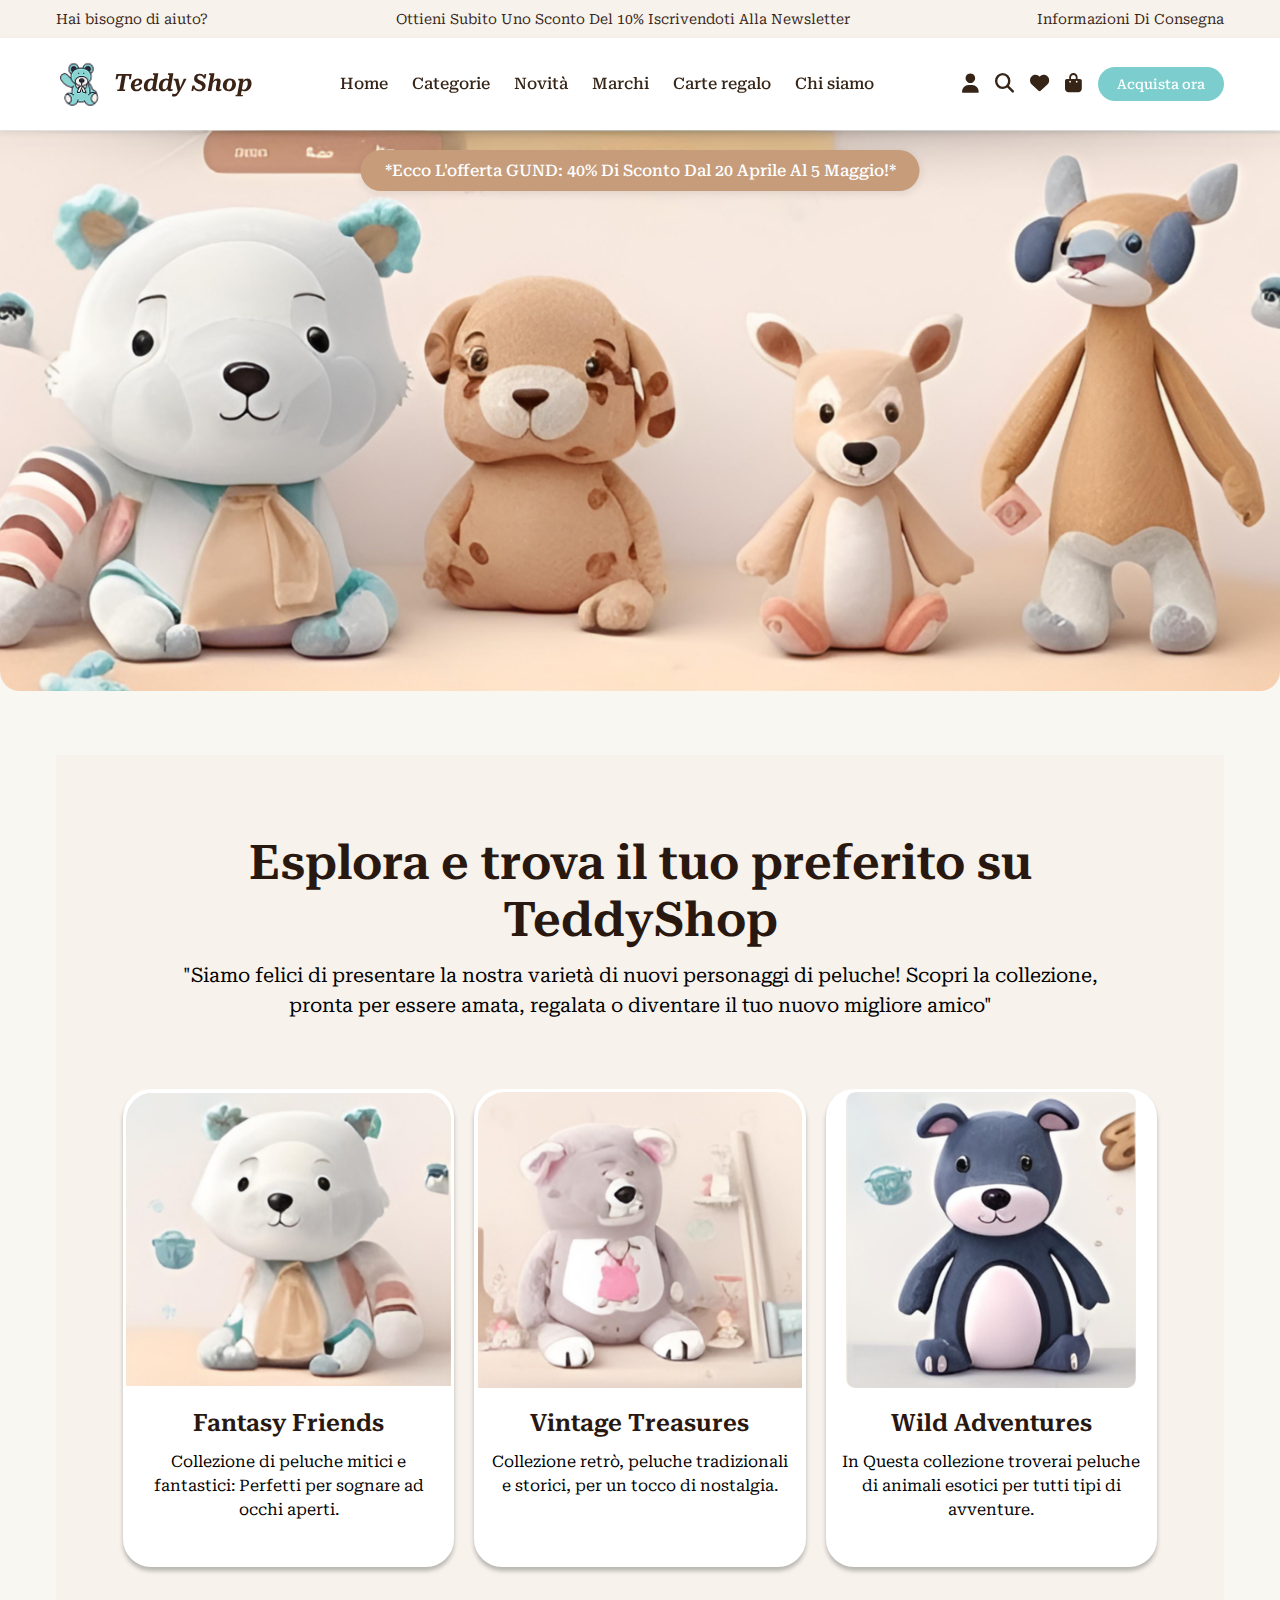
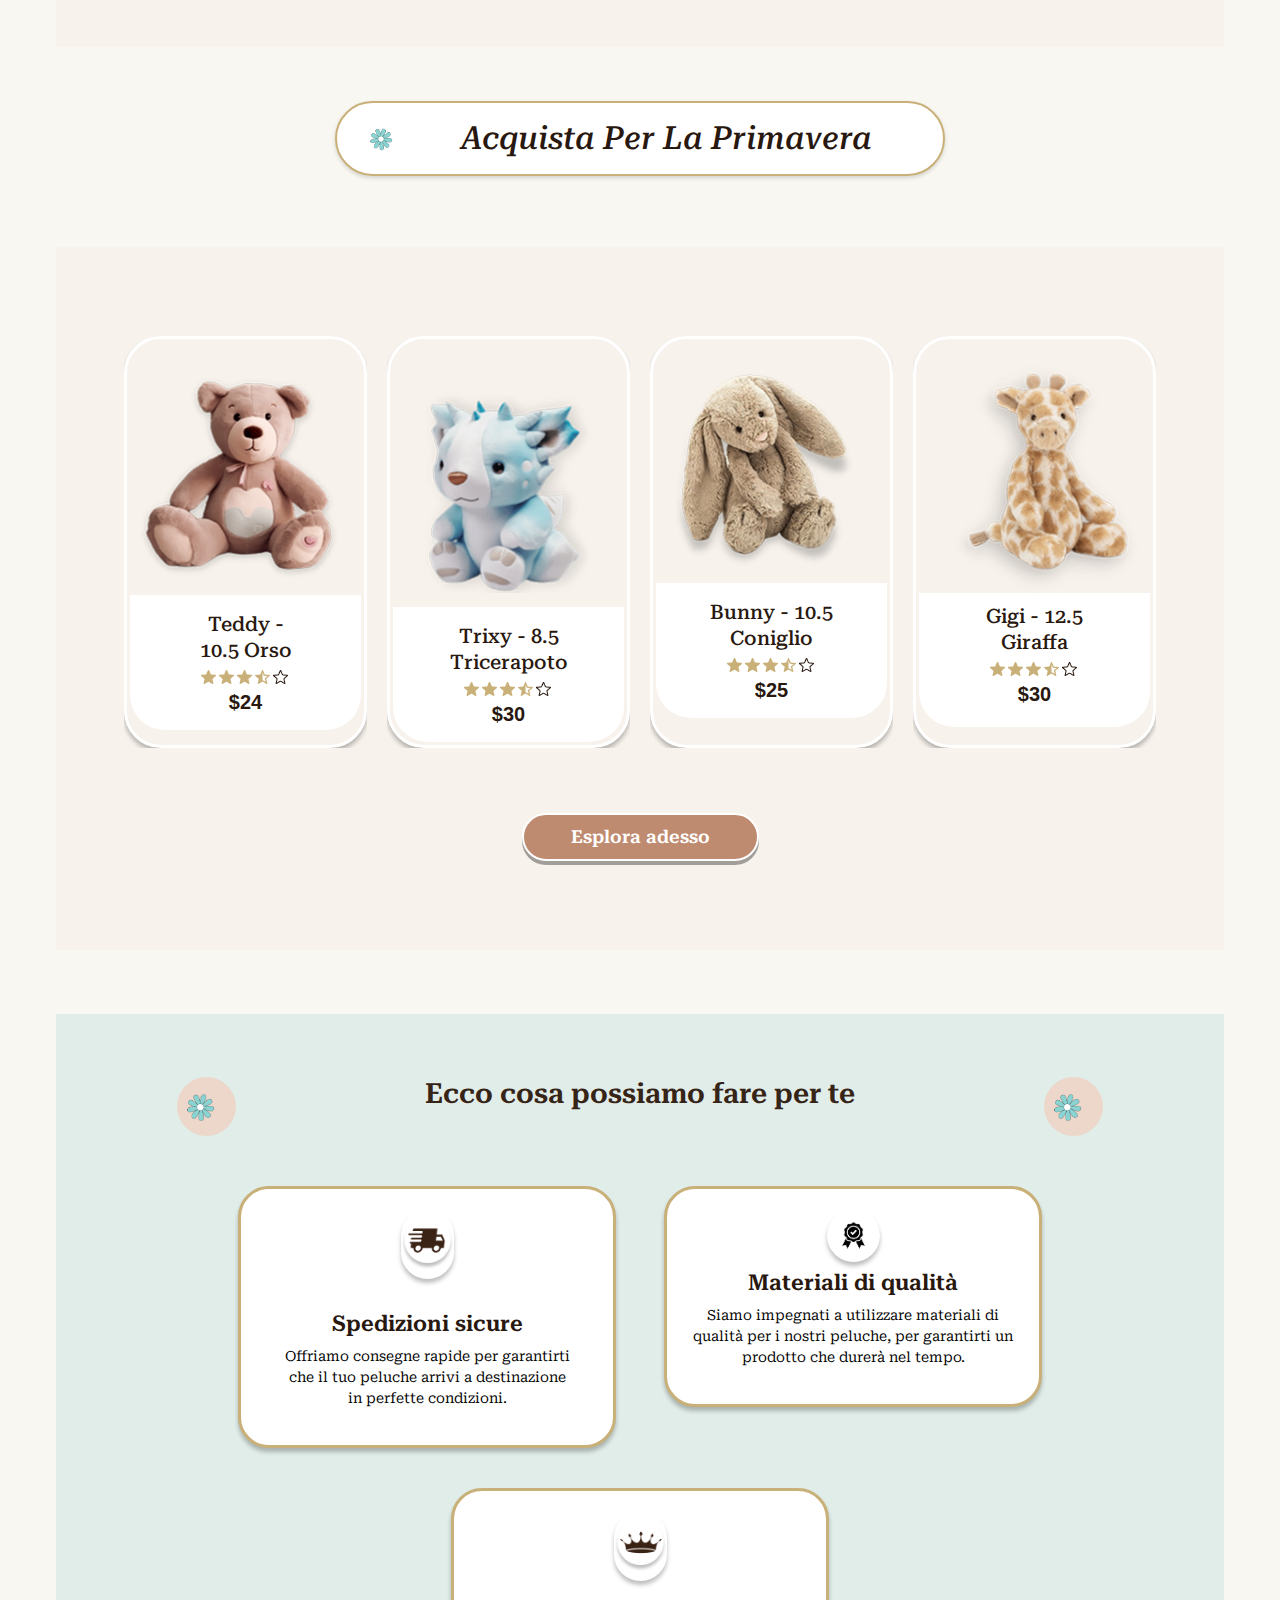
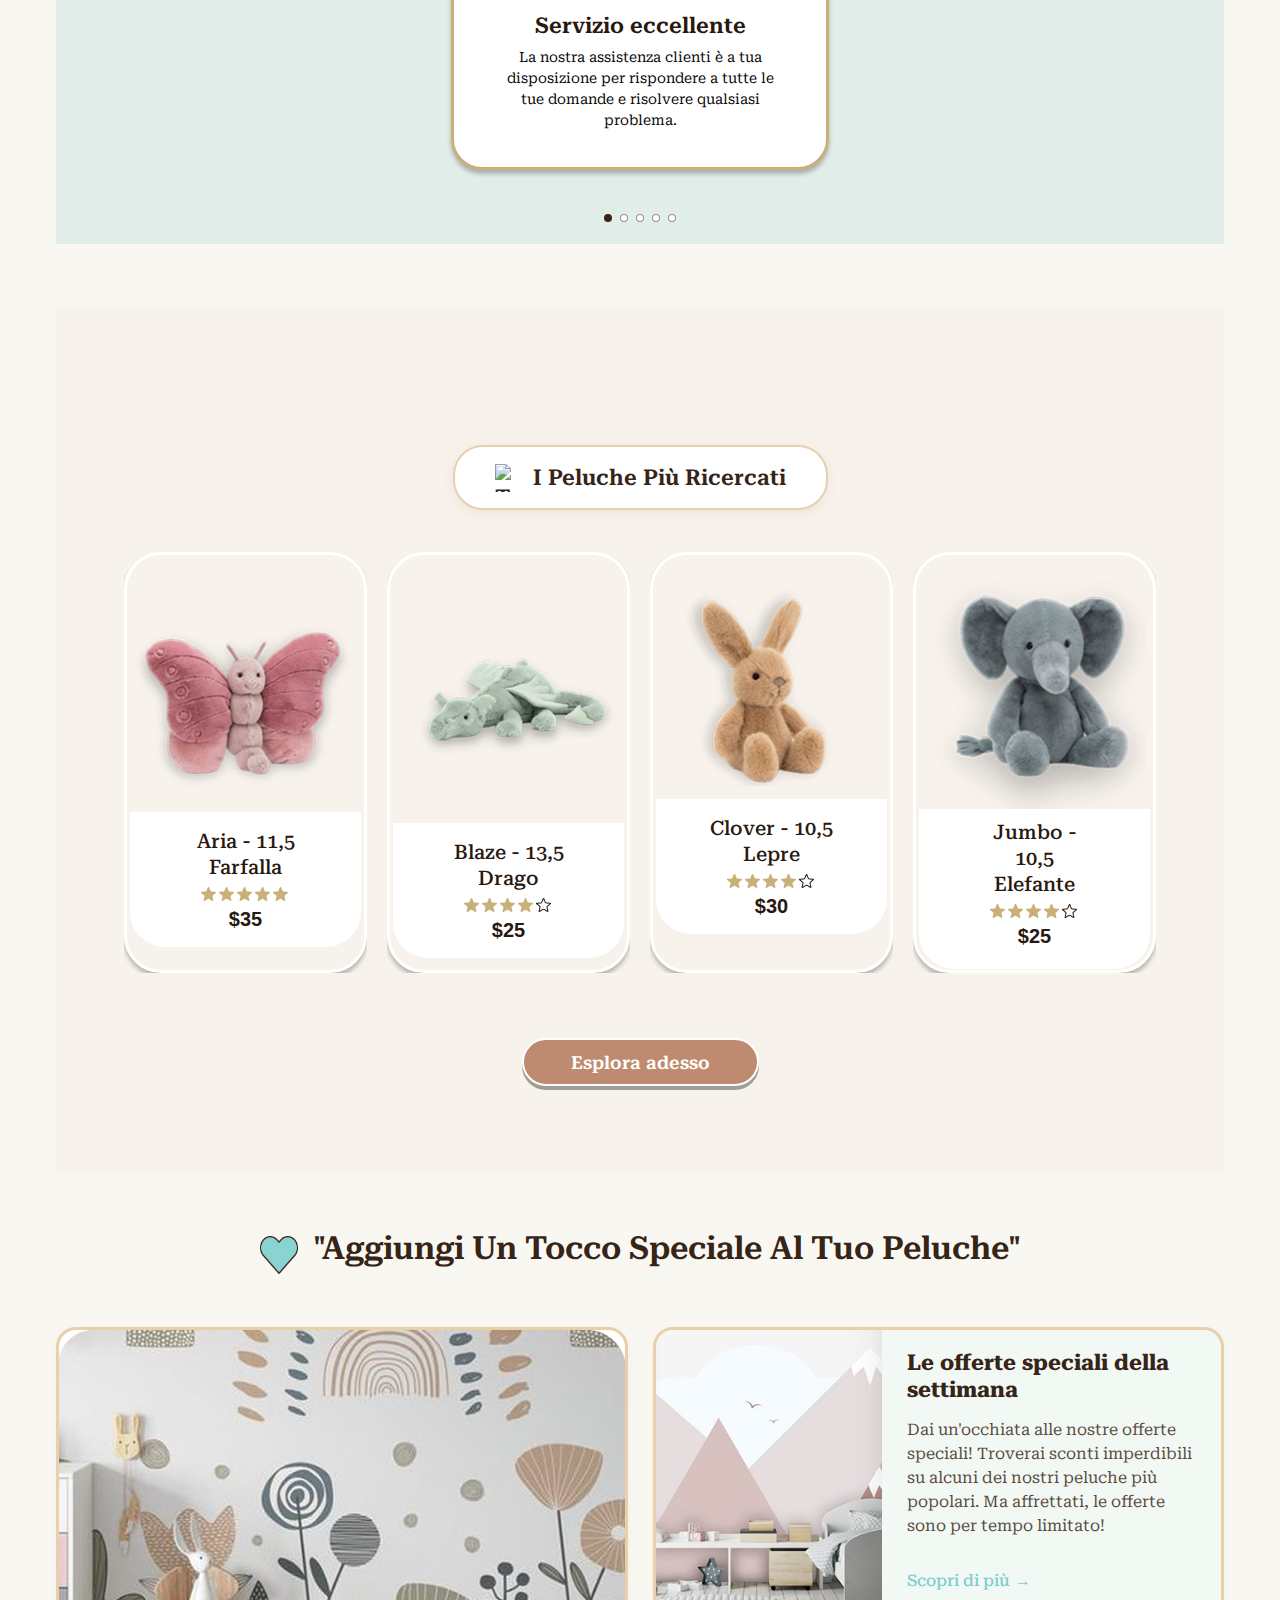
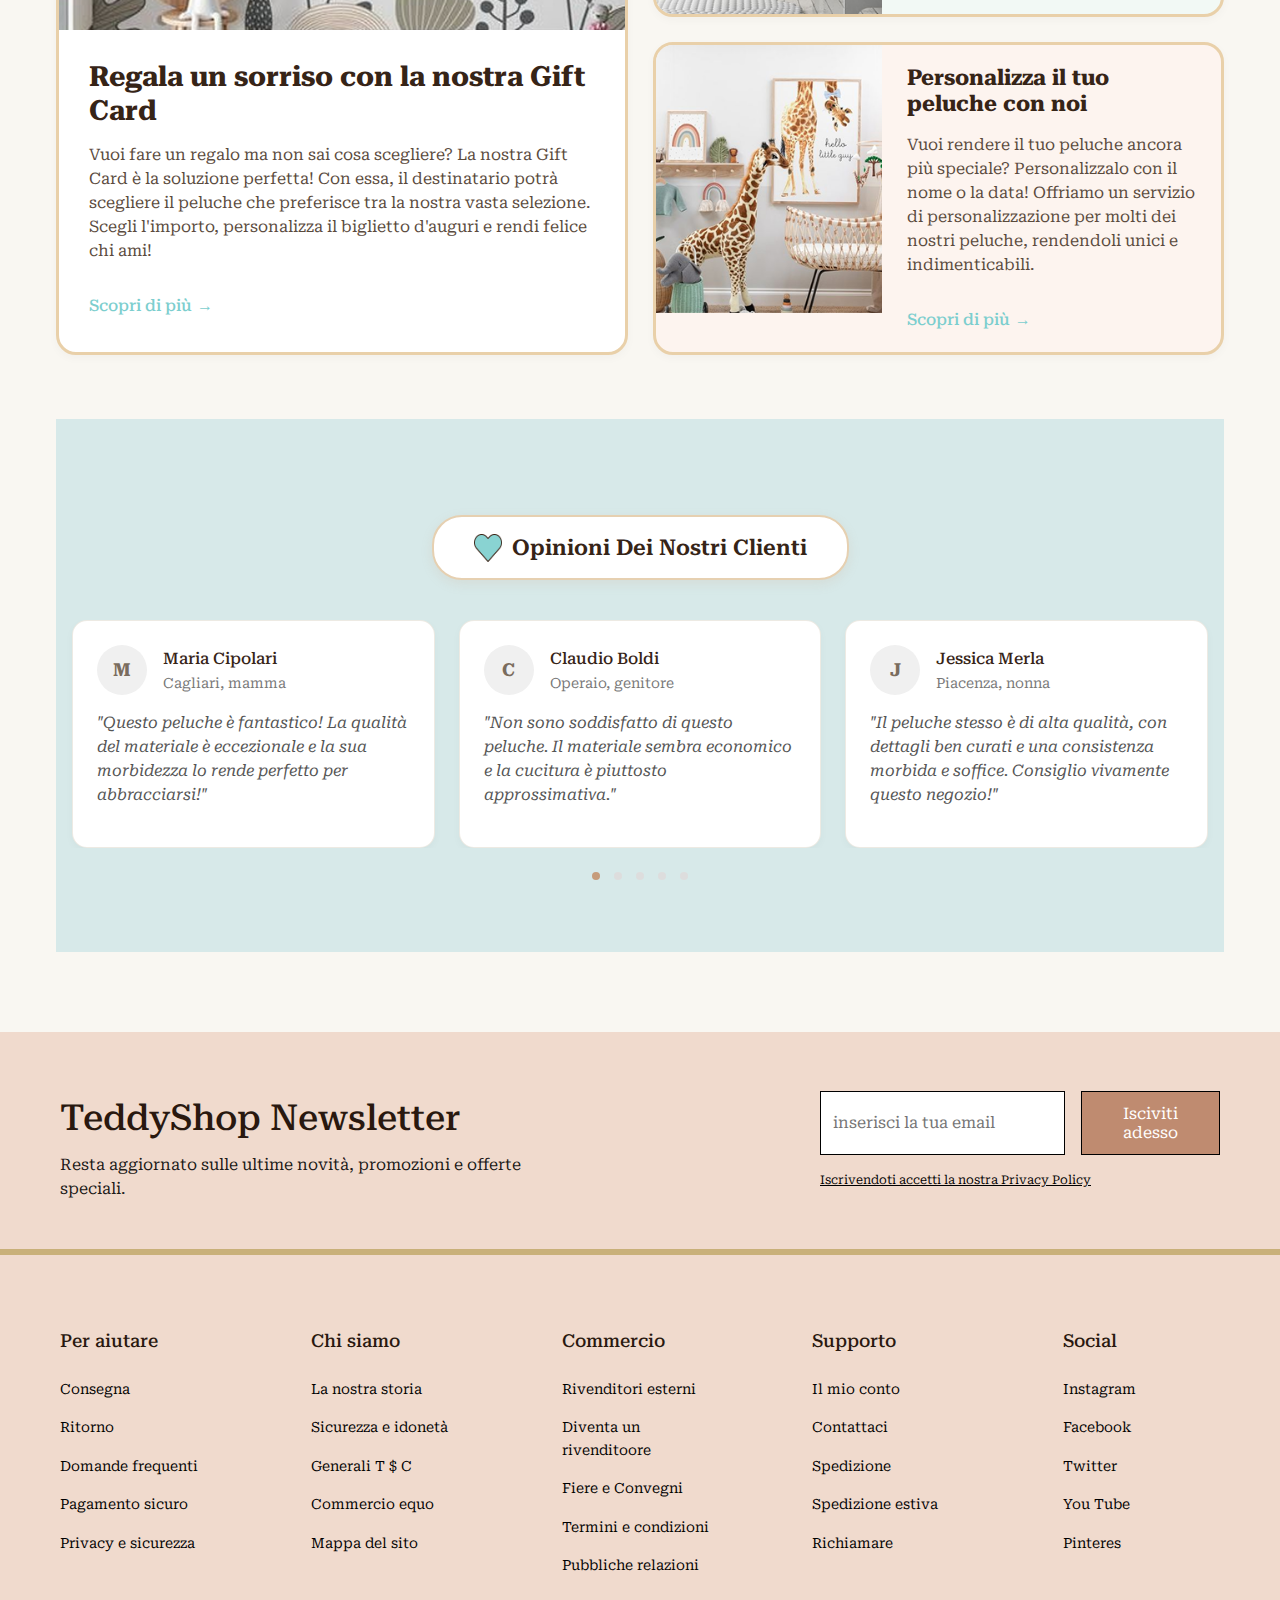
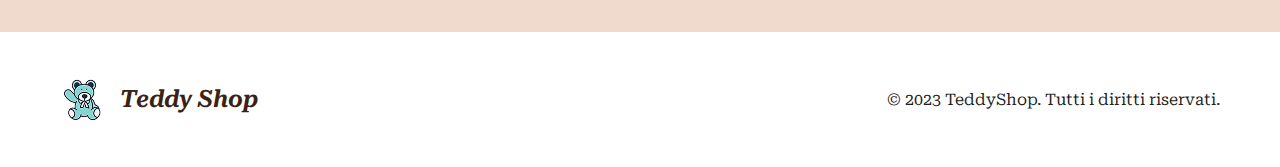
==== commit 8a99210b: "Redesign da interface do TeddyShop com melhorias visuais e estruturais" ====
--- a/index.html
+++ b/index.html
@@ -64,159 +64,451 @@
     
     <!-- Main Content -->
     <div class="container main-content">
-        <!-- Main Title -->
-        <h1 class="text-center">Esplora E Trova Il Tuo Preferito Su TeddyShop</h1>
-        <p class="text-center subtitle">"Siamo felici di presentare la nostra varietà di nuovi personaggi di peluche! Scopri la collezione, pronti per essere amati, regalati o diventare il tuo nuovo migliore amico"</p>
+        <!-- Collections Section (UPDATED) -->
+        <section class="collections-section">
+            <header class="collections-header">
+                <h2 class="collections-title">
+                    Esplora e trova il tuo preferito su TeddyShop
+                </h2>
+                <p class="collections-description">
+                    "Siamo felici di presentare la nostra varietà di nuovi personaggi di
+                    peluche! Scopri la collezione, pronta per essere amata, regalata o
+                    diventare il tuo nuovo migliore amico"
+                </p>
+            </header>
+            <div class="collections-container">
+                <article class="collection-card">
+                    <div class="card-content">
+                        <img src="fantasyfriends.png" alt="Fantasy Friends Collection" class="card-image" />
+                        <h3 class="card-title">Fantasy Friends</h3>
+                        <p class="card-description">
+                            Collezione di peluche mitici e fantastici: Perfetti per sognare ad
+                            occhi aperti.
+                        </p>
+                    </div>
+                </article>
+                <article class="collection-card">
+                    <div class="card-content">
+                        <img src="vintagetreasures.png" alt="Vintage Treasures Collection" class="card-image" />
+                        <h3 class="card-title">Vintage Treasures</h3>
+                        <p class="card-description">
+                            Collezione retrò, peluche tradizionali e storici, per un tocco di
+                            nostalgia.
+                        </p>
+                    </div>
+                </article>
+                <article class="collection-card">
+                    <div class="card-content">
+                        <img src="wildadventures.png" alt="Wild Adventures Collection" class="card-image" />
+                        <h3 class="card-title">Wild Adventures</h3>
+                        <p class="card-description">
+                            In Questa collezione troverai peluche di animali esotici per tutti
+                            tipi di avventure.
+                        </p>
+                    </div>
+                </article>
+            </div>
+        </section>
         
-        <!-- Collections -->
-        <div class="collections-grid">
-            <div class="collection-card">
-                <img src="fantasyfriends.png" alt="Fantasy Friends Collection" class="collection-image">
-                <div class="collection-content">
-                    <h3 class="collection-title">Fantasy Friends</h3>
-                    <p class="collection-text">Collezione di peluche magici e fantastici. Perfetti per esplorare gli occhi aperti.</p>
-                </div>
-            </div>
+        <section class="spring-banner">
+            <div class="spring-banner__container">
+              <img
+                src="flower-icon.png"
+                alt="Spring flower icon"
+                class="spring-banner__icon"
+              />
+              <h2 class="spring-banner__title">Acquista Per La Primavera</h2>
+            </div>
+          </section>
+        
+        <!-- Nova seção de produtos com o layout atualizado -->
+        <section class="product-showcase">
+          <div class="product-container">
+            <div class="product-grid">
+              <article class="product-card">
+                <div class="product-image-wrapper">
+                  <img
+                    src="teddyorso.png"
+                    alt="Teddy - 10.5 Orso plush toy"
+                    class="product-image"
+                  />
+                  <div class="product-info">
+                    <h3 class="product-title">
+                      Teddy - 10.5 Orso
+                    </h3>
+                    <div class="product-rating">
+                      <img
+                        src="star-filled.png"
+                        alt="Filled star"
+                        class="star-icon"
+                      />
+                      <img
+                        src="star-filled.png"
+                        alt="Filled star"
+                        class="star-icon"
+                      />
+                      <img
+                        src="star-filled.png"
+                        alt="Filled star"
+                        class="star-icon"
+                      />
+                      <img
+                        src="star-half.png"
+                        alt="Half-filled star"
+                        class="star-icon"
+                      />
+                      <img
+                        src="star-empty.png"
+                        alt="Empty star"
+                        class="star-icon"
+                      />
+                    </div>
+                    <p class="product-price">$24</p>
+                  </div>
+                </div>
+              </article>
+              <article class="product-card">
+                <div class="product-image-wrapper">
+                  <img
+                    src="trixy.png"
+                    alt="Trixy - 8.5 Tricerapoto plush toy"
+                    class="product-image"
+                  />
+                  <div class="product-info">
+                    <h3 class="product-title">
+                      Trixy - 8.5 Tricerapoto
+                    </h3>
+                    <div class="product-rating">
+                      <img
+                        src="star-filled.png"
+                        alt="Filled star"
+                        class="star-icon"
+                      />
+                      <img
+                        src="star-filled.png"
+                        alt="Filled star"
+                        class="star-icon"
+                      />
+                      <img
+                        src="star-filled.png"
+                        alt="Filled star"
+                        class="star-icon"
+                      />
+                      <img
+                        src="star-half.png"
+                        alt="Half-filled star"
+                        class="star-icon"
+                      />
+                      <img
+                        src="star-empty.png"
+                        alt="Empty star"
+                        class="star-icon"
+                      />
+                    </div>
+                    <p class="product-price">$30</p>
+                  </div>
+                </div>
+              </article>
+              <article class="product-card">
+                <div class="product-image-wrapper">
+                  <img
+                    src="bunnyconiglio.png"
+                    alt="Bunny - 10.5 Coniglio plush toy"
+                    class="product-image"
+                  />
+                  <div class="product-info">
+                    <h3 class="product-title">
+                      Bunny - 10.5 Coniglio
+                    </h3>
+                    <div class="product-rating">
+                      <img
+                        src="star-filled.png"
+                        alt="Filled star"
+                        class="star-icon"
+                      />
+                      <img
+                        src="star-filled.png"
+                        alt="Filled star"
+                        class="star-icon"
+                      />
+                      <img
+                        src="star-filled.png"
+                        alt="Filled star"
+                        class="star-icon"
+                      />
+                      <img
+                        src="star-half.png"
+                        alt="Half-filled star"
+                        class="star-icon"
+                      />
+                      <img
+                        src="star-empty.png"
+                        alt="Empty star"
+                        class="star-icon"
+                      />
+                    </div>
+                    <p class="product-price">$25</p>
+                  </div>
+                </div>
+              </article>
+              <article class="product-card">
+                <div class="product-image-wrapper">
+                  <img
+                    src="giraffa.png"
+                    alt="Gigi - 12.5 Giraffa plush toy"
+                    class="product-image"
+                  />
+                  <div class="product-info">
+                    <h3 class="product-title">
+                      Gigi - 12.5 Giraffa
+                    </h3>
+                    <div class="product-rating">
+                      <img
+                        src="star-filled.png"
+                        alt="Filled star"
+                        class="star-icon"
+                      />
+                      <img
+                        src="star-filled.png"
+                        alt="Filled star"
+                        class="star-icon"
+                      />
+                      <img
+                        src="star-filled.png"
+                        alt="Filled star"
+                        class="star-icon"
+                      />
+                      <img
+                        src="star-half.png"
+                        alt="Half-filled star"
+                        class="star-icon"
+                      />
+                      <img
+                        src="star-empty.png"
+                        alt="Empty star"
+                        class="star-icon"
+                      />
+                    </div>
+                    <p class="product-price">$30</p>
+                  </div>
+                </div>
+              </article>
+            </div>
+          </div>
+          <button class="explore-button" aria-label="Explore products now">Esplora adesso</button>
+        </section>
+        
+<!-- Features Section -->
+<section class="features-section" aria-labelledby="features-heading">
+    <header class="header-container">
+      <img
+        src="flower-icon.png"
+        alt=""
+        class="decorative-image"
+        aria-hidden="true"
+      />
+      <h2 id="features-heading" class="section-title">
+        Ecco cosa possiamo fare per te
+      </h2>
+      <img
+        src="flower-icon.png"
+        alt=""
+        class="decorative-image"
+        aria-hidden="true"
+      />
+    </header>
+  
+    <div class="features-row">
+      <article class="feature-card">
+        <img
+          src="shipping.png"
+          alt="Icona spedizioni"
+          class="feature-icon"
+        />
+        <h3 class="feature-title">Spedizioni sicure</h3>
+        <p class="feature-description">
+          Offriamo consegne rapide per garantirti che il tuo peluche arrivi a
+          destinazione
+          <br />
+          in perfette condizioni.
+        </p>
+      </article>
+  
+      <article class="feature-card-center">
+        <div class="icon-container">
+          <img
+            src="quality.png"
+            alt="Icona materiali"
+            class="icon-image"
+          />
+          <div class="icon-background" aria-hidden="true"></div>
+        </div>
+        <h3 class="feature-title">Materiali di qualità</h3>
+        <p class="feature-description">
+          Siamo impegnati a utilizzare materiali di qualità per i nostri
+          peluche, per garantirti un
+          <br />
+          prodotto che durerà nel tempo.
+        </p>
+      </article>
+  
+      <article class="feature-card-right">
+        <img
+          src="crown.png"
+          alt="Icona servizio"
+          class="feature-icon"
+        />
+        <h3 class="feature-title">Servizio eccellente</h3>
+        <p class="feature-description">
+          La nostra assistenza clienti è a tua disposizione per rispondere a
+          tutte le tue domande e risolvere qualsiasi problema.
+        </p>
+      </article>
+    </div>
+  
+    <div
+      class="slider-navigation"
+      role="tablist"
+      aria-label="Navigazione caratteristiche"
+    >
+      <button
+        class="dot"
+        role="tab"
+        aria-selected="true"
+        aria-label="Pagina 1"
+      ></button>
+      <button
+        class="dot-inactive"
+        role="tab"
+        aria-selected="false"
+        aria-label="Pagina 2"
+      ></button>
+      <button
+        class="dot-inactive"
+        role="tab"
+        aria-selected="false"
+        aria-label="Pagina 3"
+      ></button>
+      <button
+        class="dot-inactive"
+        role="tab"
+        aria-selected="false"
+        aria-label="Pagina 4"
+      ></button>
+      <button
+        class="dot-inactive"
+        role="tab"
+        aria-selected="false"
+        aria-label="Pagina 5"
+      ></button>
+    </div>
+  </section>
+        
+    <!-- Popular Products Section -->
+<section class="product-showcase" aria-labelledby="popular-products-heading">
+    <div class="section-title-container">
+        <div class="section-title-wrapper">
+            <img src="teddy-icon.png" alt="Teddy icon">
+            <span id="popular-products-heading">I Peluche Più Ricercati</span>
+        </div>
+    </div>
+    
+    <div class="product-container">
+        <div class="product-grid">
+            <!-- Butterfly Plush -->
+            <article class="product-card">
+                <div class="product-image-wrapper">
+                    <img
+                        src="farfalla.png"
+                        alt="Aria - Farfalla"
+                        class="product-image"
+                    />
+                    <div class="product-info">
+                        <h3 class="product-title">Aria - 11,5 Farfalla</h3>
+                        <div class="product-rating">
+                            <img src="star-filled.png" alt="Filled star" class="star-icon" />
+                            <img src="star-filled.png" alt="Filled star" class="star-icon" />
+                            <img src="star-filled.png" alt="Filled star" class="star-icon" />
+                            <img src="star-filled.png" alt="Filled star" class="star-icon" />
+                            <img src="star-filled.png" alt="Filled star" class="star-icon" />
+                        </div>
+                        <p class="product-price">$35</p>
+                    </div>
+                </div>
+            </article>
             
-            <div class="collection-card">
-                <img src="vintagetreasures.png" alt="Vintage Treasures Collection" class="collection-image">
-                <div class="collection-content">
-                    <h3 class="collection-title">Vintage Treasures</h3>
-                    <p class="collection-text">Collezione retro, peluche tradizionali e storici, per un tocco di nostalgia.</p>
-                </div>
-            </div>
+            <!-- Dragon Plush -->
+            <article class="product-card">
+                <div class="product-image-wrapper">
+                    <img
+                        src="drago.png"
+                        alt="Blaze - Drago"
+                        class="product-image"
+                    />
+                    <div class="product-info">
+                        <h3 class="product-title">Blaze - 13,5 Drago</h3>
+                        <div class="product-rating">
+                            <img src="star-filled.png" alt="Filled star" class="star-icon" />
+                            <img src="star-filled.png" alt="Filled star" class="star-icon" />
+                            <img src="star-filled.png" alt="Filled star" class="star-icon" />
+                            <img src="star-filled.png" alt="Filled star" class="star-icon" />
+                            <img src="star-empty.png" alt="Empty star" class="star-icon" />
+                        </div>
+                        <p class="product-price">$25</p>
+                    </div>
+                </div>
+            </article>
             
-            <div class="collection-card">
-                <img src="wildadventures.png" alt="Wild Adventures Collection" class="collection-image">
-                <div class="collection-content">
-                    <h3 class="collection-title">Wild Adventures</h3>
-                    <p class="collection-text">In questa collezione troverai peluche di animali perfetti per tutti tipi di avventure.</p>
-                </div>
-            </div>
-        </div>
-        
-        <!-- Spring Title Button -->
-        <div class="spring-title-container">
-            <div class="spring-title">
-                <img src="flower-icon.png" alt="Flower icon">
-                <span>Acquista Per La Primavera</span>
-            </div>
-        </div>
-        
-        <!-- Spring Products -->
-        <div class="spring-products-section">
-            <div class="products-grid">
-                <div class="product-card">
-                    <img src="teddyorso.png" alt="Teddy Bear" class="product-image">
-                    <h3 class="product-title">Teddy - 10,5 Orso</h3>
-                    <div class="rating" data-rating="4"></div>
-                    <p class="product-price">$24</p>
-                </div>
-                
-                <div class="product-card">
-                    <img src="trixy.png" alt="Trixy" class="product-image">
-                    <h3 class="product-title">Trixy - 8,5 Triceratopo</h3>
-                    <div class="rating" data-rating="5"></div>
-                    <p class="product-price">$30</p>
-                </div>
-                
-                <div class="product-card">
-                    <img src="bunnyconiglio.png" alt="Bunny" class="product-image">
-                    <h3 class="product-title">Bunny - 10,5 Coniglio</h3>
-                    <div class="rating" data-rating="4"></div>
-                    <p class="product-price">$25</p>
-                </div>
-                
-                <div class="product-card">
-                    <img src="giraffa.png" alt="Gigi" class="product-image">
-                    <h3 class="product-title">Gigi - 12,5 Giraffa</h3>
-                    <div class="rating" data-rating="4"></div>
-                    <p class="product-price">$30</p>
-                </div>
-            </div>
+            <!-- Rabbit Plush -->
+            <article class="product-card">
+                <div class="product-image-wrapper">
+                    <img
+                        src="lepre.png"
+                        alt="Clover - Lepre"
+                        class="product-image"
+                    />
+                    <div class="product-info">
+                        <h3 class="product-title">Clover - 10,5 Lepre</h3>
+                        <div class="product-rating">
+                            <img src="star-filled.png" alt="Filled star" class="star-icon" />
+                            <img src="star-filled.png" alt="Filled star" class="star-icon" />
+                            <img src="star-filled.png" alt="Filled star" class="star-icon" />
+                            <img src="star-filled.png" alt="Filled star" class="star-icon" />
+                            <img src="star-empty.png" alt="Empty star" class="star-icon" />
+                        </div>
+                        <p class="product-price">$30</p>
+                    </div>
+                </div>
+            </article>
             
-            <div class="text-center">
-                <a href="#" class="explore-btn">Esplora adesso</a>
-            </div>
-        </div>
-        
-        <!-- Benefits Section -->
-        <div class="benefits-section">
-            <div class="container">
-                <h2 class="section-title">Ecco Cosa Possiamo Fare Per Te</h2>
-                
-                <div class="benefits-grid">
-                    <div class="feature-card">
-                        <img src="shipping.png" alt="Spedizioni sicure" class="feature-icon">
-                        <h3 class="benefit-title">Spedizioni sicure</h3>
-                        <p class="benefit-description">Otteniamo consegne rapide per garantire che il tuo peluche arrivi a destinazione in perfette condizioni.</p>
-                    </div>
-                    
-                    <div class="feature-card">
-                        <img src="quality.png" alt="Materiali di qualità" class="feature-icon">
-                        <h3 class="benefit-title">Materiali di qualità</h3>
-                        <p class="benefit-description">Siamo impegnati a utilizzare materiali di qualità per i nostri peluche, per garantire un prodotto che dura nel tempo.</p>
-                    </div>
-                    
-                    <div class="feature-card">
-                        <img src="crown.png" alt="Servizio eccellente" class="feature-icon">
-                        <h3 class="benefit-title">Servizio eccellente</h3>
-                        <p class="benefit-description">La nostra assistenza clienti è tua disposizione per rispondere a tutte le tue domande e risolvere qualsiasi problema.</p>
-                    </div>
-                </div>
-                
-                <div class="indicators">
-                    <div class="indicator active"></div>
-                    <div class="indicator"></div>
-                    <div class="indicator"></div>
-                    <div class="indicator"></div>
-                </div>
-            </div>
-        </div>
-        
-        <!-- Popular Products Section -->
-        <section class="popular-products-section">
-            <div class="section-title-container">
-                <div class="section-title-wrapper">
-                    <img src="teddy-icon.png" alt="Teddy icon">
-                    <span>I Peluche Più Ricercati</span>
-                </div>
-            </div>
+            <!-- Elephant Plush -->
+            <article class="product-card">
+                <div class="product-image-wrapper">
+                    <img
+                        src="elefante.png"
+                        alt="Jumbo - Elefante"
+                        class="product-image"
+                    />
+                    <div class="product-info">
+                        <h3 class="product-title">Jumbo - 10,5 Elefante</h3>
+                        <div class="product-rating">
+                            <img src="star-filled.png" alt="Filled star" class="star-icon" />
+                            <img src="star-filled.png" alt="Filled star" class="star-icon" />
+                            <img src="star-filled.png" alt="Filled star" class="star-icon" />
+                            <img src="star-filled.png" alt="Filled star" class="star-icon" />
+                            <img src="star-empty.png" alt="Empty star" class="star-icon" />
+                        </div>
+                        <p class="product-price">$25</p>
+                    </div>
+                </div>
+            </article>
+        </div>
+    </div>
+    
+    <button class="explore-button" aria-label="Explore products now">Esplora adesso</button>
+</section>
             
-            <div class="products-grid">
-                <div class="product-card">
-                    <img src="farfalla.png" alt="Aria - Farfalla" class="product-image">
-                    <h3 class="product-title">Aria - 11,5 Farfalla</h3>
-                    <div class="rating" data-rating="5"></div>
-                    <p class="product-price">$35</p>
-                </div>
-                
-                <div class="product-card">
-                    <img src="drago.png" alt="Blaze - Drago" class="product-image">
-                    <h3 class="product-title">Blaze - 13,5 Drago</h3>
-                    <div class="rating" data-rating="4"></div>
-                    <p class="product-price">$25</p>
-                </div>
-                
-                <div class="product-card">
-                    <img src="lepre.png" alt="Clover - Lepre" class="product-image">
-                    <h3 class="product-title">Clover - 10,5 Lepre</h3>
-                    <div class="rating" data-rating="4"></div>
-                    <p class="product-price">$30</p>
-                </div>
-                
-                <div class="product-card">
-                    <img src="elefante.png" alt="Jumbo - Elefante" class="product-image">
-                    <h3 class="product-title">Jumbo - 10,5 Elefante</h3>
-                    <div class="rating" data-rating="4"></div>
-                    <p class="product-price">$25</p>
-                </div>
-            </div>
-            
-            <div class="text-center">
-                <a href="#" class="explore-btn">Esplora adesso</a>
-            </div>
-        </section>
+
         
         <!-- Special Features -->
         <div class="special-title-section">
@@ -320,89 +612,109 @@
                 <div class="indicator"></div>
                 <div class="indicator"></div>
                 <div class="indicator"></div>
+                <div class="indicator"></div>
             </div>
         </section>
         
-        <!-- Newsletter Section -->
-        <section class="newsletter">
-            <h3 class="newsletter-title">Iscriviti alla nostra newsletter</h3>
-            <p>Resta aggiornato sulle ultime novità, promozioni e offerte speciali.</p>
-            
-            <form class="newsletter-form">
-                <input type="email" class="newsletter-input" placeholder="Inserisci la tua email">
-                <button type="submit" class="newsletter-button">Iscriviti adesso</button>
-            </form>
-            
-            <p class="newsletter-privacy">Iscrivendoti accetti la nostra Privacy Policy</p>
-        </section>
+
     </div>
     
-    <!-- Footer -->
-    <footer class="footer">
-        <div class="container">
-            <div class="footer-grid">
-                <div class="footer-column">
-                    <h3 class="footer-heading">Per aiutarti</h3>
-                    <ul class="footer-links">
-                        <li><a href="#">Consegna</a></li>
-                        <li><a href="#">Ritorno</a></li>
-                        <li><a href="#">Domande frequenti</a></li>
-                        <li><a href="#">Pagamento sicuro</a></li>
-                        <li><a href="#">Privacy e sicurezza</a></li>
-                    </ul>
-                </div>
-                
-                <div class="footer-column">
-                    <h3 class="footer-heading">Chi siamo</h3>
-                    <ul class="footer-links">
-                        <li><a href="#">La nostra storia</a></li>
-                        <li><a href="#">Sicurezza e cialità</a></li>
-                        <li><a href="#">Generale T & C</a></li>
-                        <li><a href="#">Commento rappo</a></li>
-                        <li><a href="#">Mappa del sito</a></li>
-                    </ul>
-                </div>
-                
-                <div class="footer-column">
-                    <h3 class="footer-heading">Commercio</h3>
-                    <ul class="footer-links">
-                        <li><a href="#">Istruzioni ritenti</a></li>
-                        <li><a href="#">Denaro su rivenditore</a></li>
-                        <li><a href="#">Tasse e Conteggi</a></li>
-                        <li><a href="#">Termini e condizioni</a></li>
-                        <li><a href="#">Pubblicità nasionali</a></li>
-                    </ul>
-                </div>
-                
-                <div class="footer-column">
-                    <h3 class="footer-heading">Supporto</h3>
-                    <ul class="footer-links">
-                        <li><a href="#">Stato ordine</a></li>
-                        <li><a href="#">Contattaci</a></li>
-                        <li><a href="#">Spedizione</a></li>
-                        <li><a href="#">Spedizione extra</a></li>
-                        <li><a href="#">Richiamare</a></li>
-                    </ul>
-                </div>
-                
-                <div class="footer-column">
-                    <h3 class="footer-heading">Social</h3>
-                    <ul class="footer-links">
-                        <li><a href="#">Instagram</a></li>
-                        <li><a href="#">Facebook</a></li>
-                        <li><a href="#">Twitter</a></li>
-                        <li><a href="#">You Tube</a></li>
-                        <li><a href="#">Pinterest</a></li>
-                    </ul>
-                </div>
-            </div>
-            
-            <div class="footer-bottom">
-                <img src="logo.png" alt="TeddyShop Logo" class="footer-logo">
-                <p>&copy; 2023 TeddyShop. Tutti i diritti riservati.</p>
-            </div>
-        </div>
-    </footer>
+
+<!-- Footer -->
+<footer class="footer">
+    <section class="newsletter">
+      <div class="newsletter-content">
+        <h2 class="newsletter-title">TeddyShop Newsletter</h2>
+        <p class="newsletter-description">
+          Resta aggiornato sulle ultime novità, promozioni e offerte speciali.
+        </p>
+      </div>
+      <div class="newsletter-actions">
+        <form class="newsletter-form">
+          <input
+            type="email"
+            placeholder="inserisci la tua email"
+            class="newsletter-input"
+            aria-label="Email address for newsletter"
+          />
+          <button type="submit" class="newsletter-button">
+            Isciviti adesso
+          </button>
+        </form>
+        <p class="newsletter-privacy">
+          Iscrivendoti accetti la nostra Privacy Policy
+        </p>
+      </div>
+    </section>
+    <div class="divider" aria-hidden="true"></div>
+    <nav class="footer-links">
+      <div class="footer-column">
+        <h3 class="footer-heading">Per aiutare</h3>
+        <ul class="footer-link-group">
+          <li><a href="#" class="footer-link">Consegna</a></li>
+          <li><a href="#" class="footer-link">Ritorno</a></li>
+          <li><a href="#" class="footer-link">Domande frequenti</a></li>
+          <li><a href="#" class="footer-link">Pagamento sicuro</a></li>
+          <li><a href="#" class="footer-link">Privacy e sicurezza</a></li>
+        </ul>
+      </div>
+      <div class="footer-column">
+        <h3 class="footer-heading">Chi siamo</h3>
+        <ul class="footer-link-group">
+          <li><a href="#" class="footer-link">La nostra storia</a></li>
+          <li><a href="#" class="footer-link">Sicurezza e idonetà</a></li>
+          <li><a href="#" class="footer-link">Generali T $ C</a></li>
+          <li><a href="#" class="footer-link">Commercio equo</a></li>
+          <li><a href="#" class="footer-link">Mappa del sito</a></li>
+        </ul>
+      </div>
+      <div class="footer-column">
+        <h3 class="footer-heading">Commercio</h3>
+        <ul class="footer-link-group">
+          <li><a href="#" class="footer-link">Rivenditori esterni</a></li>
+          <li><a href="#" class="footer-link">Diventa un rivenditoore</a></li>
+          <li><a href="#" class="footer-link">Fiere e Convegni</a></li>
+          <li><a href="#" class="footer-link">Termini e condizioni</a></li>
+          <li><a href="#" class="footer-link">Pubbliche relazioni</a></li>
+        </ul>
+      </div>
+      <div class="footer-column">
+        <h3 class="footer-heading">Supporto</h3>
+        <ul class="footer-link-group">
+          <li><a href="#" class="footer-link">Il mio conto</a></li>
+          <li><a href="#" class="footer-link">Contattaci</a></li>
+          <li><a href="#" class="footer-link">Spedizione</a></li>
+          <li><a href="#" class="footer-link">Spedizione estiva</a></li>
+          <li><a href="#" class="footer-link">Richiamare</a></li>
+        </ul>
+      </div>
+      <div class="footer-column">
+        <h3 class="footer-heading">Social</h3>
+        <ul class="footer-link-group">
+          <li><a href="#" class="footer-link">Instagram</a></li>
+          <li><a href="#" class="footer-link">Facebook</a></li>
+          <li><a href="#" class="footer-link">Twitter</a></li>
+          <li><a href="#" class="footer-link">You Tube</a></li>
+          <li><a href="#" class="footer-link">Pinteres</a></li>
+        </ul>
+      </div>
+    </nav>
+    <div class="credits">
+      <div class="credits-content">
+        <div class="logo-container">
+          <img
+            src="logo.png"
+            alt="TeddyShop Logo"
+            class="logo-image"
+          />
+          <div class="logo-text">Teddy Shop</div>
+        </div>
+        <div class="copyright">
+          © 2023 TeddyShop. Tutti i diritti riservati.
+        </div>
+      </div>
+    </div>
+  </footer>
     
     <!-- Script per funzionalità interattive -->
     <script src="script.js"></script>
--- a/style.css
+++ b/style.css
@@ -1,5 +1,6 @@
 /* Import Roboto Serif from Google Fonts */
 @import url('https://fonts.googleapis.com/css2?family=Roboto+Serif:wght@400;500;600;700&display=swap');
+@import url('https://fonts.googleapis.com/css2?family=Roboto+Serif:ital,wght@0,400;0,500;1,600&display=swap');
 
 /* Reset and base styles */
 * {
@@ -234,66 +235,101 @@
     box-shadow: 0 2px 10px rgba(0, 0, 0, 0.1);
 }
 
-/* Main title and subtitle */
-.main-content h1 {
-    margin-top: 2rem;
-    margin-bottom: 1rem;
-}
-
-.subtitle {
-    font-size: var(--font-md);
-    color: #5a4a3d;
-    margin-bottom: 3rem;
-    max-width: 800px;
-    margin-left: auto;
-    margin-right: auto;
-}
-
-/* Collections Section */
-.collections-grid {
-    display: grid;
-    grid-template-columns: repeat(3, 1fr);
-    gap: 1.5rem;
-    margin-bottom: 4rem;
+/* NEW Collections Section Styles */
+.collections-section {
+    background-color: rgba(247, 242, 236, 1);
+    display: flex;
+    padding: 80px 67px;
+    flex-direction: column;
+    overflow: hidden;
+    align-items: center;
+    font-family:
+        Roboto Serif,
+        -apple-system,
+        Roboto,
+        Helvetica,
+        sans-serif;
+}
+
+.collections-header {
+    display: flex;
+    flex-direction: column;
+    align-items: center;
+    width: 100%;
+}
+
+.collections-title {
+    color: rgba(41, 24, 15, 1);
+    font-size: 48px;
+    font-weight: 600;
+    line-height: 1.2;
+    text-align: center;
+    margin: 0;
+}
+
+.collections-description {
+    color: #000000;
+    font-size: 20px;
+    font-weight: 400;
+    line-height: 30px;
+    text-align: center;
+    margin-top: 10px;
+    width: 967px;
+    max-width: 100%;
+}
+
+.collections-container {
+    display: flex;
+    gap: 20px;
+    width: 100%;
+    margin-top: 53px;
 }
 
 .collection-card {
-    background-color: var(--white);
-    border-radius: 20px;
-    overflow: hidden;
-    box-shadow: 0 3px 10px rgba(0, 0, 0, 0.05);
-    transition: transform 0.3s, box-shadow 0.3s;
-    padding: 1.5rem;
+    display: flex;
+    flex-direction: column;
+    width: 33.33%;
+}
+
+.card-content {
+    border-radius: 28px;
+    background-color: rgba(255, 255, 255, 1);
+    box-shadow: 0px 4px 4px rgba(0, 0, 0, 0.25);
+    border: 3px solid rgba(255, 255, 255, 1);
+    display: flex;
+    flex-grow: 1;
+    padding-bottom: 26px;
+    flex-direction: column;
+    align-items: center;
     text-align: center;
-}
-
-.collection-card:hover {
-    transform: translateY(-8px);
-    box-shadow: 0 10px 20px rgba(0, 0, 0, 0.1);
-}
-
-.collection-image {
+    height: 100%;
+}
+
+.card-image {
+    aspect-ratio: 1.1;
+    object-fit: contain;
+    object-position: center;
     width: 100%;
-    height: 180px;
-    object-fit: contain;
-    margin-bottom: 1rem;
-}
-
-.collection-content {
-    padding: 0.5rem;
-}
-
-.collection-title {
-    font-size: 22px;
-    font-weight: 700;
-    color: var(--brown);
-    margin-bottom: 0.8rem;
-}
-
-.collection-text {
-    color: #555;
+    border-radius: 28px 28px 0 0;
+    align-self: stretch;
+}
+
+.card-title {
+    color: rgba(41, 24, 15, 1);
+    font-size: 24px;
+    font-weight: 600;
+    line-height: 1.3;
+    margin-top: 20px;
+    margin-bottom: 0;
+}
+
+.card-description {
+    color: #000000;
     font-size: 16px;
-    line-height: 1.5;
+    font-weight: 400;
+    line-height: 24px;
+    margin-top: 11px;
+    padding: 0 10px;
 }
 
 /* Spring Title Button */
@@ -687,12 +723,16 @@
 .reviews-section {
     padding: 3rem 0;
     margin-bottom: 3rem;
+    background-color: var(--light-mint);
 }
 
 /* Testimonial cards */
 .testimonials-carousel {
     position: relative;
     overflow: hidden;
+    max-width: 1200px;
+    margin: 0 auto;
+    padding: 0 1rem;
 }
 
 .testimonials-container {
@@ -759,110 +799,6 @@
 .avatar-m, .avatar-c, .avatar-j {
     background-color: #f0f0f0;
     color: #7a6c5d;
-}
-
-/* Newsletter */
-.newsletter {
-    background-color: var(--light-beige);
-    padding: 2.5rem;
-    border-radius: 15px;
-    margin: 3rem 0;
-    text-align: center;
-}
-
-.newsletter-title {
-    margin-bottom: 1rem;
-    color: var(--brown);
-    font-size: 22px;
-}
-
-.newsletter-form {
-    display: flex;
-    max-width: 500px;
-    margin: 1.5rem auto;
-}
-
-.newsletter-input {
-    flex: 1;
-    padding: 0.8rem 1rem;
-    border: 1px solid #ddd;
-    border-radius: 30px 0 0 30px;
-    outline: none;
-    font-family: 'Roboto Serif', serif;
-}
-
-.newsletter-button {
-    padding: 0.8rem 1.5rem;
-    background-color: var(--beige);
-    color: white;
-    border: none;
-    border-radius: 0 30px 30px 0;
-    cursor: pointer;
-    font-family: 'Roboto Serif', serif;
-    transition: background-color 0.2s;
-}
-
-.newsletter-button:hover {
-    background-color: #b58c6c;
-}
-
-.newsletter-privacy {
-    font-size: 14px;
-    color: #777;
-    margin-top: 1rem;
-}
-
-/* Footer */
-.footer {
-    background-color: var(--white);
-    padding-top: 3rem;
-    border-top: 1px solid #eee;
-}
-
-.footer-grid {
-    display: grid;
-    grid-template-columns: repeat(5, 1fr);
-    gap: 2rem;
-}
-
-.footer-heading {
-    font-size: 1.1rem;
-    margin-bottom: 1.2rem;
-    font-weight: 600;
-    color: var(--brown);
-}
-
-.footer-links {
-    list-style: none;
-}
-
-.footer-links li {
-    margin-bottom: 0.8rem;
-}
-
-.footer-links a {
-    text-decoration: none;
-    color: #666;
-    transition: color 0.2s;
-}
-
-.footer-links a:hover {
-    color: var(--beige);
-}
-
-.footer-bottom {
-    text-align: center;
-    padding: 1.5rem 0;
-    margin-top: 3rem;
-    border-top: 1px solid #eee;
-    font-size: 0.9rem;
-    color: #777;
-}
-
-.footer-logo {
-    display: block;
-    margin: 0 auto 1rem;
-    width: 100px;
 }
 
 /* Mobile menu */
@@ -881,8 +817,16 @@
         grid-template-columns: repeat(3, 1fr);
     }
     
-    .footer-grid {
-        grid-template-columns: repeat(3, 1fr);
+    .collections-section {
+        padding: 60px 40px;
+    }
+    
+    .collections-title {
+        font-size: 40px;
+    }
+    
+    .collections-description {
+        font-size: 18px;
     }
 }
 
@@ -906,20 +850,23 @@
         grid-column: 1;
         grid-row: 3;
     }
+    
+    .collections-section {
+        padding: 50px 30px;
+    }
+    
+    .collections-title {
+        font-size: 36px;
+    }
 }
 
 @media (max-width: 768px) {
-    .collections-grid,
     .benefits-grid,
     .testimonials-grid {
         grid-template-columns: repeat(2, 1fr);
     }
     
     .products-grid {
-        grid-template-columns: repeat(2, 1fr);
-    }
-    
-    .footer-grid {
         grid-template-columns: repeat(2, 1fr);
     }
     
@@ -955,36 +902,39 @@
         display: flex;
     }
     
-    .newsletter-form {
-        flex-direction: column;
-    }
-    
-    .newsletter-input {
-        border-radius: 30px;
-        margin-bottom: 0.5rem;
-    }
-    
-    .newsletter-button {
-        border-radius: 30px;
-    }
-    
     .heart-icon-title-container h2 {
         font-size: 24px;
     }
+    
+    .collections-container {
+        flex-direction: column;
+    }
+    
+    .collection-card {
+        width: 100%;
+        margin-bottom: 20px;
+    }
+    
+    .collections-section {
+        padding: 40px 20px;
+    }
+    
+    .collections-title {
+        font-size: 32px;
+    }
+    
+    .collections-description {
+        font-size: 16px;
+    }
 }
 
 @media (max-width: 576px) {
-    .collections-grid,
     .benefits-grid,
     .testimonials-grid,
     .products-grid {
         grid-template-columns: 1fr;
     }
     
-    .footer-grid {
-        grid-template-columns: 1fr;
-    }
-    
     .top-bar-content {
         flex-direction: column;
         text-align: center;
@@ -998,11 +948,755 @@
         margin-bottom: 0;
     }
     
-    h1 {
-        font-size: 32px;
-    }
-    
-    .subtitle {
-        font-size: 16px;
-    }
-}+    .collections-section {
+        padding: 30px 15px;
+    }
+    
+    .collections-title {
+        font-size: 28px;
+    }
+    
+    .card-title {
+        font-size: 20px;
+    }
+}
+
+/* ======== NOVO FOOTER ======== */
+.footer {
+  padding: 59px 60px 0;
+  background-color: #f0dacd;
+}
+@media (max-width: 640px) {
+  .footer {
+    padding: 32px 20px 0;
+  }
+}
+.newsletter {
+  display: flex;
+  justify-content: space-between;
+  align-items: flex-start;
+  margin-bottom: 48px;
+}
+@media (max-width: 991px) {
+  .newsletter {
+    flex-direction: column;
+    gap: 32px;
+  }
+}
+.newsletter-content {
+  max-width: 527px;
+}
+.newsletter-title {
+  color: #29180f;
+  font-family: "Roboto Serif", serif;
+  font-size: 36px;
+  font-weight: 500;
+  line-height: 150%;
+  margin-bottom: 8px;
+  margin-top: 0;
+}
+@media (max-width: 640px) {
+  .newsletter-title {
+    font-size: 28px;
+  }
+}
+.newsletter-description {
+  color: rgba(0, 0, 0, 0.9);
+  font-family: "Roboto Serif", serif;
+  font-size: 16px;
+  font-weight: 400;
+  line-height: 150%;
+  margin: 0;
+}
+.newsletter-actions {
+  width: 400px;
+}
+@media (max-width: 991px) {
+  .newsletter-actions {
+    width: 100%;
+  }
+}
+.newsletter-form {
+  display: flex;
+  gap: 16px;
+  margin-bottom: 16px;
+}
+@media (max-width: 640px) {
+  .newsletter-form {
+    flex-direction: column;
+  }
+}
+.newsletter-input {
+  flex: 1;
+  padding: 12px;
+  border: 1px solid #000;
+  font-family: "Roboto Serif", serif;
+  font-size: 16px;
+  color: #505050;
+  background-color: #fff;
+}
+.newsletter-button {
+  padding: 12px 24px;
+  border: 1px solid #000;
+  color: #fff;
+  font-family: "Roboto Serif", serif;
+  font-size: 16px;
+  cursor: pointer;
+  background-color: #bf8b70;
+}
+.newsletter-button:hover,
+.newsletter-button:focus {
+  background-color: #a77a60;
+  outline: none;
+}
+@media (max-width: 640px) {
+  .newsletter-button {
+    width: 100%;
+  }
+}
+.newsletter-privacy {
+  color: #000;
+  font-family: "Roboto Serif", serif;
+  font-size: 12px;
+  text-decoration: underline;
+  margin: 0;
+}
+.divider {
+  height: 6px;
+  margin: 0 -60px;
+  background-color: #c9b079;
+}
+.footer-links {
+  display: flex;
+  justify-content: space-between;
+  padding: 72px 0 48px;
+  gap: 94px;
+}
+@media (max-width: 991px) {
+  .footer-links {
+    flex-wrap: wrap;
+    gap: 48px;
+  }
+}
+@media (max-width: 640px) {
+  .footer-links {
+    flex-direction: column;
+    gap: 32px;
+  }
+}
+.footer-column {
+  width: 185px;
+}
+@media (max-width: 991px) {
+  .footer-column {
+    width: calc(33% - 32px);
+  }
+}
+@media (max-width: 640px) {
+  .footer-column {
+    width: 100%;
+  }
+}
+.footer-heading {
+  color: #29180f;
+  font-family: "Roboto Serif", serif;
+  font-size: 18px;
+  font-weight: 500;
+  line-height: 150%;
+  margin-bottom: 16px;
+  margin-top: 0;
+}
+.footer-link-group {
+  list-style: none;
+  padding: 0;
+  margin: 0;
+}
+.footer-link {
+  color: #000;
+  font-family: "Roboto Serif", serif;
+  font-size: 14px;
+  padding: 8px 0;
+  cursor: pointer;
+  text-decoration: none;
+  display: inline-block;
+}
+.footer-link:hover,
+.footer-link:focus {
+  text-decoration: underline;
+  outline: none;
+}
+.credits {
+  margin: 0 -60px;
+  padding: 39px 60px;
+  background-color: #fff;
+}
+.credits-content {
+  display: flex;
+  justify-content: space-between;
+  align-items: center;
+}
+@media (max-width: 640px) {
+  .credits-content {
+    flex-direction: column;
+    gap: 24px;
+    text-align: center;
+  }
+}
+.logo-container {
+  display: flex;
+  align-items: center;
+  gap: 12px;
+}
+.logo-image {
+  width: 48px;
+  height: 57px;
+}
+.logo-text {
+  color: #3a2215;
+  font-family: "Roboto Serif", serif;
+  font-size: 24px;
+  font-style: italic;
+  font-weight: 600;
+  line-height: 83%;
+  text-transform: capitalize;
+}
+.copyright {
+  color: rgba(0, 0, 0, 0.9);
+  font-family: "Roboto Serif", serif;
+  font-size: 16px;
+}
+@media (max-width: 640px) {
+  .copyright {
+    font-size: 14px;
+  }
+}
+
+/* Adicione estes estilos ao final do arquivo style.css */
+
+/* Estilos do Product Showcase */
+.product-showcase {
+    background-color: rgba(247, 242, 236, 1);
+    display: flex;
+    padding: 89px 68px;
+    flex-direction: column;
+    overflow: hidden;
+    align-items: stretch;
+  }
+  
+  .product-container {
+    width: 100%;
+  }
+  
+  .product-grid {
+    display: flex;
+    gap: 20px;
+  }
+  
+  .product-showcase .product-card {
+    display: flex;
+    flex-direction: column;
+    align-items: stretch;
+    line-height: normal;
+    width: 25%;
+    background-color: transparent; /* Para evitar conflito com estilos existentes */
+    border: none; /* Para evitar conflito com estilos existentes */
+    box-shadow: none; /* Para evitar conflito com estilos existentes */
+    padding: 0; /* Para evitar conflito com estilos existentes */
+  }
+  
+  .product-image-wrapper {
+    border-radius: 37px;
+    background-color: rgba(247, 242, 236, 1);
+    box-shadow: 0px 4px 4px rgba(0, 0, 0, 0.25);
+    border: 3px solid rgba(255, 255, 255, 1);
+    display: flex;
+    flex-grow: 1;
+    padding: 18px 3px 3px;
+    flex-direction: column;
+    align-items: stretch;
+    width: 100%;
+  }
+  
+  .product-showcase .product-card:nth-child(2) .product-image-wrapper {
+    padding-top: 35px;
+  }
+  
+  .product-showcase .product-card:nth-child(3) .product-image-wrapper {
+    padding-top: 35px;
+  }
+  
+  .product-showcase .product-card:nth-child(4) .product-image-wrapper {
+    padding-top: 23px;
+    padding-bottom: 1px;
+  }
+  
+  .product-showcase .product-image {
+    object-fit: contain;
+    object-position: center;
+    width: 231px;
+    align-self: center;
+    max-width: 100%;
+    height: auto; /* Para evitar conflito com estilos existentes */
+    margin-bottom: 0; /* Para evitar conflito com estilos existentes */
+    transition: none; /* Para evitar conflito com estilos existentes */
+  }
+  
+  .product-showcase .product-card:nth-child(1) .product-image {
+    aspect-ratio: 0.97;
+  }
+  
+  .product-showcase .product-card:nth-child(2) .product-image {
+    aspect-ratio: 1.05;
+    width: 237px;
+  }
+  
+  .product-showcase .product-card:nth-child(3) .product-image {
+    aspect-ratio: 1.18;
+    width: 246px;
+  }
+  
+  .product-showcase .product-card:nth-child(4) .product-image {
+    aspect-ratio: 1;
+    width: 236px;
+  }
+  
+  .product-info {
+    border-radius: 0px 0px 35px 35px;
+    background-color: rgba(255, 255, 255, 1);
+    display: flex;
+    width: 100%;
+    padding: 16px 59px;
+    flex-direction: column;
+    align-items: center;
+  }
+  
+  .product-showcase .product-card:nth-child(2) .product-info {
+    margin-top: 13px;
+    padding: 16px 37px;
+  }
+  
+  .product-showcase .product-card:nth-child(3) .product-info {
+    margin-top: 13px;
+    padding: 16px 42px;
+  }
+  
+  .product-showcase .product-card:nth-child(4) .product-info {
+    padding: 10px 59px 21px;
+  }
+  
+  .product-showcase .product-title {
+    color: rgba(41, 24, 15, 1);
+    font-size: 20px;
+    font-family: "Roboto Serif", -apple-system, Roboto, Helvetica, sans-serif;
+    font-weight: 500;
+    line-height: 1.3;
+    text-align: center;
+    align-self: stretch;
+    margin: 0;
+  }
+  
+  .product-rating {
+    display: flex;
+    margin-top: 7px;
+    width: 90px;
+    align-items: stretch;
+    gap: 3px;
+  }
+  
+  .star-icon {
+    aspect-ratio: 1.07;
+    object-fit: contain;
+    object-position: center;
+    width: 15px;
+    flex-shrink: 0;
+  }
+  
+  .product-showcase .product-price {
+    color: rgba(41, 24, 15, 1);
+    font-size: 20px;
+    font-family: Roboto, -apple-system, Roboto, Helvetica, sans-serif;
+    font-weight: 600;
+    text-align: center;
+    margin: 7px 0 0 0;
+  }
+  
+  .explore-button {
+    align-self: center;
+    border-radius: 29px;
+    background-color: rgba(191, 139, 112, 1);
+    box-shadow: 0px 4px 0px rgba(0, 0, 0, 0.35);
+    border: 2px solid rgba(255, 255, 255, 1);
+    margin-top: 65px;
+    min-height: 48px;
+    width: 237px;
+    max-width: 100%;
+    padding: 11px 20px;
+    font-family: "Roboto Serif", -apple-system, Roboto, Helvetica, sans-serif;
+    font-size: 18px;
+    color: rgba(255, 255, 255, 1);
+    font-weight: 600;
+    cursor: pointer;
+    transition: transform 0.2s ease;
+  }
+  
+  .explore-button:hover {
+    transform: translateY(-2px);
+  }
+  
+  .explore-button:active {
+    transform: translateY(2px);
+    box-shadow: 0px 2px 0px rgba(0, 0, 0, 0.35);
+  }
+  
+  .explore-button:focus {
+    outline: 2px solid rgba(41, 24, 15, 0.5);
+    outline-offset: 2px;
+  }
+  
+  /* Estilos responsivos para o Product Showcase */
+  @media (max-width: 991px) {
+    .product-showcase {
+      padding: 100px 20px;
+    }
+  
+    .product-grid {
+      flex-direction: column;
+      align-items: stretch;
+      gap: 0;
+    }
+  
+    .product-showcase .product-card {
+      width: 100%;
+    }
+  
+    .product-showcase .product-card:not(:first-child) .product-image-wrapper {
+      margin-top: 35px;
+    }
+  
+    .product-info {
+      padding: 16px 20px;
+    }
+  
+    .product-showcase .product-card:nth-child(2) .product-info,
+    .product-showcase .product-card:nth-child(3) .product-info,
+    .product-showcase .product-card:nth-child(4) .product-info {
+      padding: 16px 20px;
+    }
+  
+    .explore-button {
+      margin-top: 40px;
+    }
+  }
+
+  /* Estilos para a nova Features Section */
+.features-section {
+    background-color: rgba(225, 237, 233, 1);
+    display: flex;
+    padding: 63px 64px 22px;
+    flex-direction: column;
+    overflow: hidden;
+    align-items: center;
+    margin: 4rem 0;
+  }
+  
+  .header-container {
+    display: flex;
+    width: 926px;
+    max-width: 100%;
+    align-items: stretch;
+    gap: 26px;
+    font-family: "Roboto Serif", -apple-system, Roboto, Helvetica, sans-serif;
+    font-size: 48px;
+    color: rgba(41, 24, 15, 1);
+    font-weight: 600;
+    text-align: center;
+    line-height: 1.2;
+    flex-wrap: wrap;
+  }
+  
+  .decorative-image {
+    aspect-ratio: 1.02;
+    object-fit: contain;
+    object-position: center;
+    width: 59px;
+    background-color: rgba(236, 215, 202, 1);
+    flex-shrink: 0;
+    height: 59px;
+    border-radius: 50%;
+  }
+  
+  .features-section .section-title {
+    flex-grow: 1;
+    flex-shrink: 1;
+    width: 744px;
+    text-align: center;
+    margin-bottom: 0;
+  }
+  
+  .features-row {
+    align-self: stretch;
+    display: flex;
+    margin-top: 50px;
+    align-items: start;
+    gap: 40px 48px;
+    justify-content: center;
+    flex-wrap: wrap;
+  }
+  
+  .features-section .feature-card,
+  .feature-card-center,
+  .feature-card-right {
+    border-radius: 31px;
+    background-color: rgba(255, 255, 255, 1);
+    box-shadow: 0px 4px 4px rgba(0, 0, 0, 0.25);
+    border-color: rgba(201, 176, 121, 1);
+    border-style: solid;
+    border-width: 3px;
+    display: flex;
+    min-width: 240px;
+    padding: 20px 33px;
+    flex-direction: column;
+    align-items: center;
+    font-family: "Roboto Serif", -apple-system, Roboto, Helvetica, sans-serif;
+    text-align: center;
+    width: 378px;
+    height: 100%;
+  }
+  
+  .feature-card-center {
+    padding: 20px 19px;
+  }
+  
+  .feature-card-right {
+    padding: 20px 44px;
+  }
+  
+  .features-section .feature-icon {
+    aspect-ratio: 1;
+    object-fit: contain;
+    object-position: center;
+    width: 53px;
+    border-radius: 33px;
+    box-shadow: 0px 4px 4px rgba(0, 0, 0, 0.25);
+  }
+  
+  .icon-container {
+    display: flex;
+    flex-direction: column;
+    border-radius: 33px;
+    background-color: rgba(255, 255, 255, 1);
+    box-shadow: 0px 4px 4px rgba(0, 0, 0, 0.25);
+    position: relative;
+    aspect-ratio: 1;
+    width: 53px;
+    overflow: hidden;
+    align-items: center;
+    justify-content: center;
+    height: 53px;
+  }
+  
+  .icon-image {
+    position: absolute;
+    inset: 0;
+    height: 100%;
+    width: 100%;
+    object-fit: cover;
+    object-position: center;
+  }
+  
+  .icon-background {
+    position: relative;
+    background-color: rgba(255, 255, 255, 1);
+    display: flex;
+    flex-shrink: 0;
+    height: 43px;
+  }
+  
+  .features-section .feature-title {
+    color: rgba(41, 24, 15, 1);
+    font-size: 22px;
+    font-weight: 600;
+    line-height: 1.4;
+    margin-top: 6px;
+    margin-bottom: 0;
+  }
+  
+  .feature-description {
+    color: #000000;
+    font-size: 14px;
+    font-weight: 400;
+    line-height: 21px;
+    align-self: stretch;
+    margin-top: 6px;
+  }
+  
+  .slider-navigation {
+    display: flex;
+    margin-top: 44px;
+    align-items: start;
+    gap: 8px;
+    justify-content: center;
+  }
+  
+  .dot {
+    background-color: rgba(58, 34, 21, 1);
+    border-radius: 50%;
+    display: flex;
+    width: 8px;
+    flex-shrink: 0;
+    height: 8px;
+    cursor: pointer;
+    border: none;
+  }
+  
+  .dot-inactive {
+    background-color: rgba(255, 255, 255, 1);
+    border-radius: 50%;
+    border: 1px solid rgba(58, 34, 21, 0.5);
+    display: flex;
+    width: 8px;
+    flex-shrink: 0;
+    height: 8px;
+    cursor: pointer;
+  }
+  
+  @media (max-width: 991px) {
+    .features-section {
+      padding-left: 20px;
+      padding-right: 20px;
+    }
+  
+    .header-container {
+      font-size: 40px;
+    }
+  
+    .features-section .section-title {
+      max-width: 100%;
+      font-size: 40px;
+    }
+  
+    .features-row {
+      margin-top: 40px;
+    }
+  
+    .features-section .feature-card,
+    .feature-card-center,
+    .feature-card-right {
+      padding-left: 20px;
+      padding-right: 20px;
+    }
+  
+    .slider-navigation {
+      margin-top: 40px;
+    }
+  }
+  
+  @media (max-width: 768px) {
+    .features-row {
+      flex-direction: column;
+      align-items: center;
+    }
+    
+    .features-section .feature-card,
+    .feature-card-center,
+    .feature-card-right {
+      width: 100%;
+      max-width: 450px;
+      margin-bottom: 20px;
+    }
+    
+    .header-container {
+      font-size: 32px;
+    }
+    
+    .features-section .section-title {
+      font-size: 32px;
+    }
+  }
+
+/* Spring Shopping Banner Styles */
+.spring-banner {
+    display: flex;
+    justify-content: center;
+    align-items: center;
+    width: 100%;
+    max-width: 633px;
+    height: 120px;
+    margin: 2rem auto 3rem;
+  }
+  
+  .spring-banner__container {
+    position: relative;
+    display: flex;
+    align-items: center;
+    width: 610px;
+    height: 75px;
+    border: 2px solid #c9b079;
+    border-radius: 62px;
+    box-shadow: 0px 2px 4px 0px rgba(0, 0, 0, 0.15);
+    padding: 0 40px 0 25px;
+    background-color: #fff;
+  }
+  
+  .spring-banner__icon {
+    width: 48px;
+    height: 48px;
+    object-fit: contain;
+    margin-right: 20px;
+    flex-shrink: 0;
+  }
+  
+  .spring-banner__title {
+    font-family: "Roboto Serif", serif;
+    font-size: 32px;
+    font-style: italic;
+    font-weight: 500;
+    color: #29180f;
+    text-align: center;
+    width: 100%;
+    margin: 0;
+  }
+  
+  /* Responsive Styles */
+  @media (max-width: 991px) {
+    .spring-banner {
+      max-width: 500px;
+      height: 100px;
+    }
+  
+    .spring-banner__container {
+      width: 450px;
+      height: 60px;
+    }
+  
+    .spring-banner__icon {
+      width: 80px;
+      height: 45px;
+    }
+  
+    .spring-banner__title {
+      font-size: 28px;
+    }
+  }
+  
+  @media (max-width: 640px) {
+    .spring-banner {
+      max-width: 320px;
+      height: 80px;
+    }
+  
+    .spring-banner__container {
+      width: 290px;
+      height: 50px;
+      padding: 0 15px;
+    }
+  
+    .spring-banner__icon {
+      width: 60px;
+      height: 35px;
+    }
+  
+    .spring-banner__title {
+      font-size: 20px;
+    }
+  }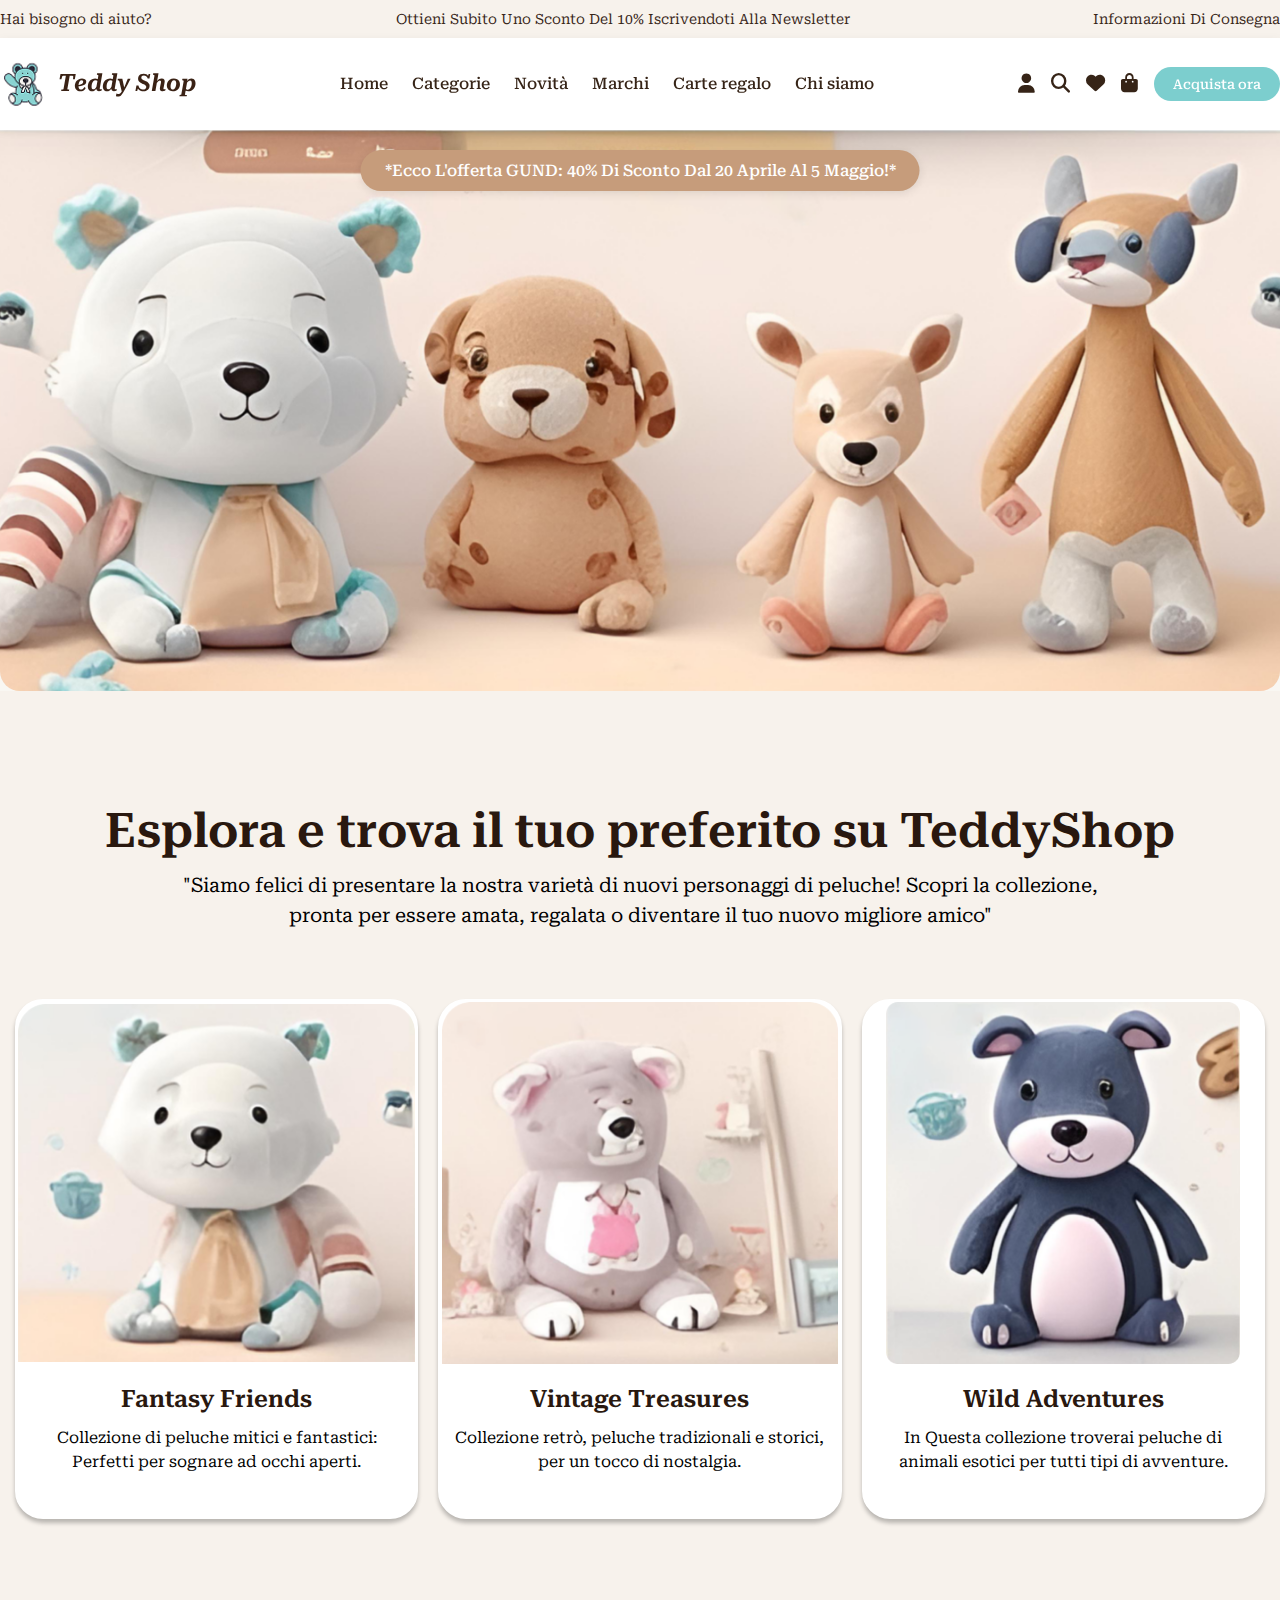
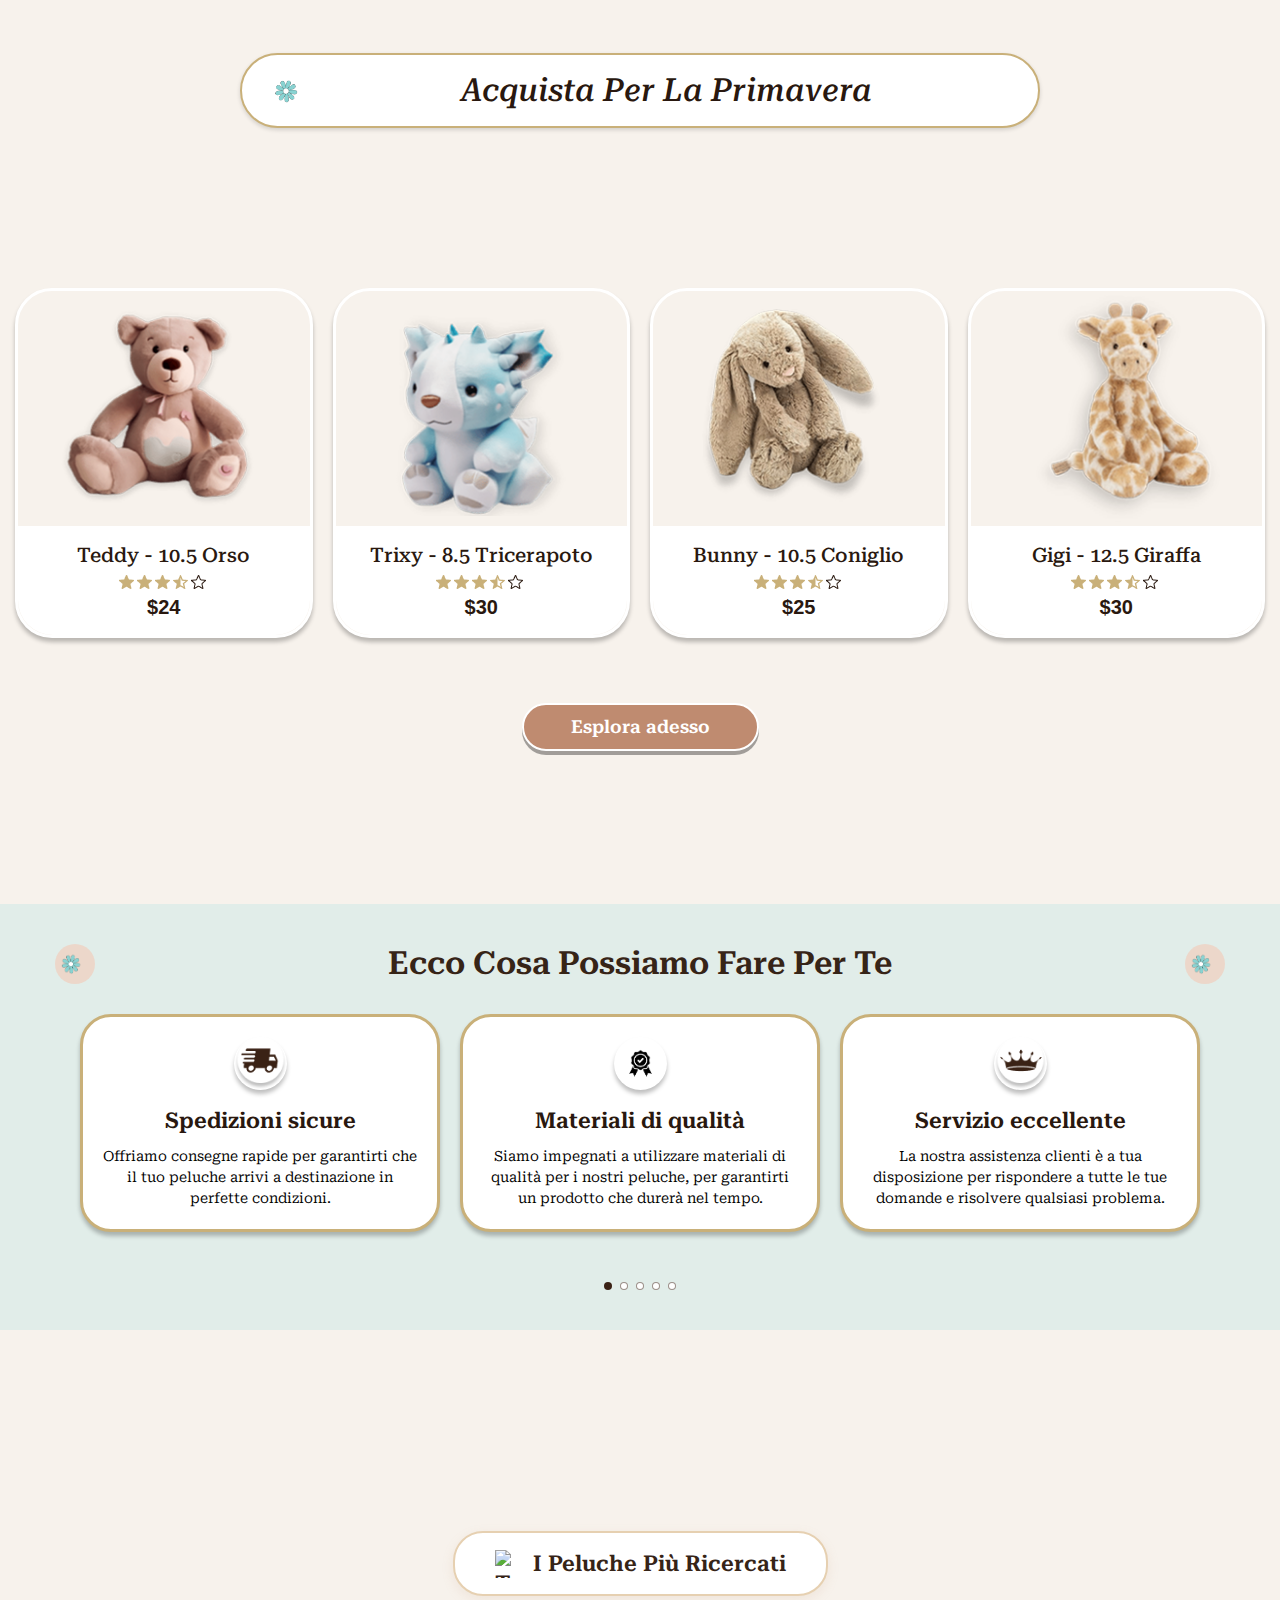
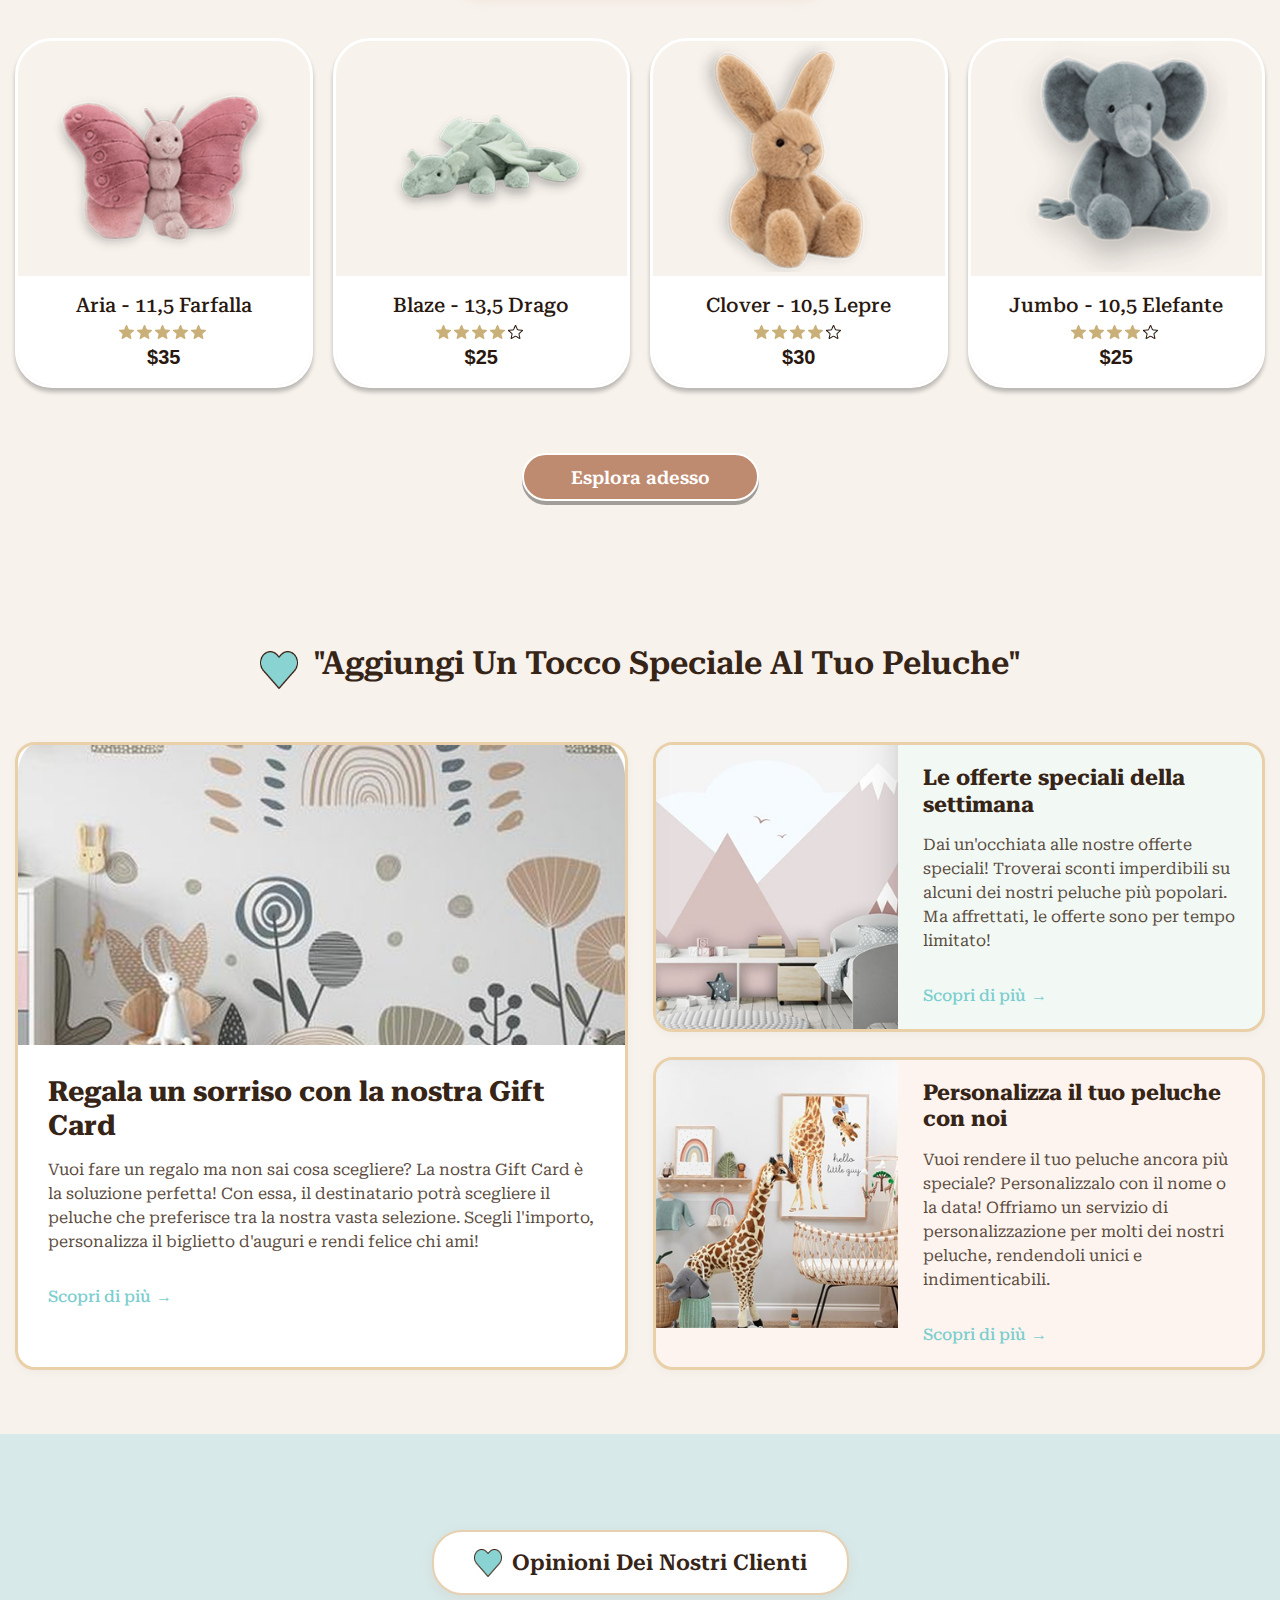
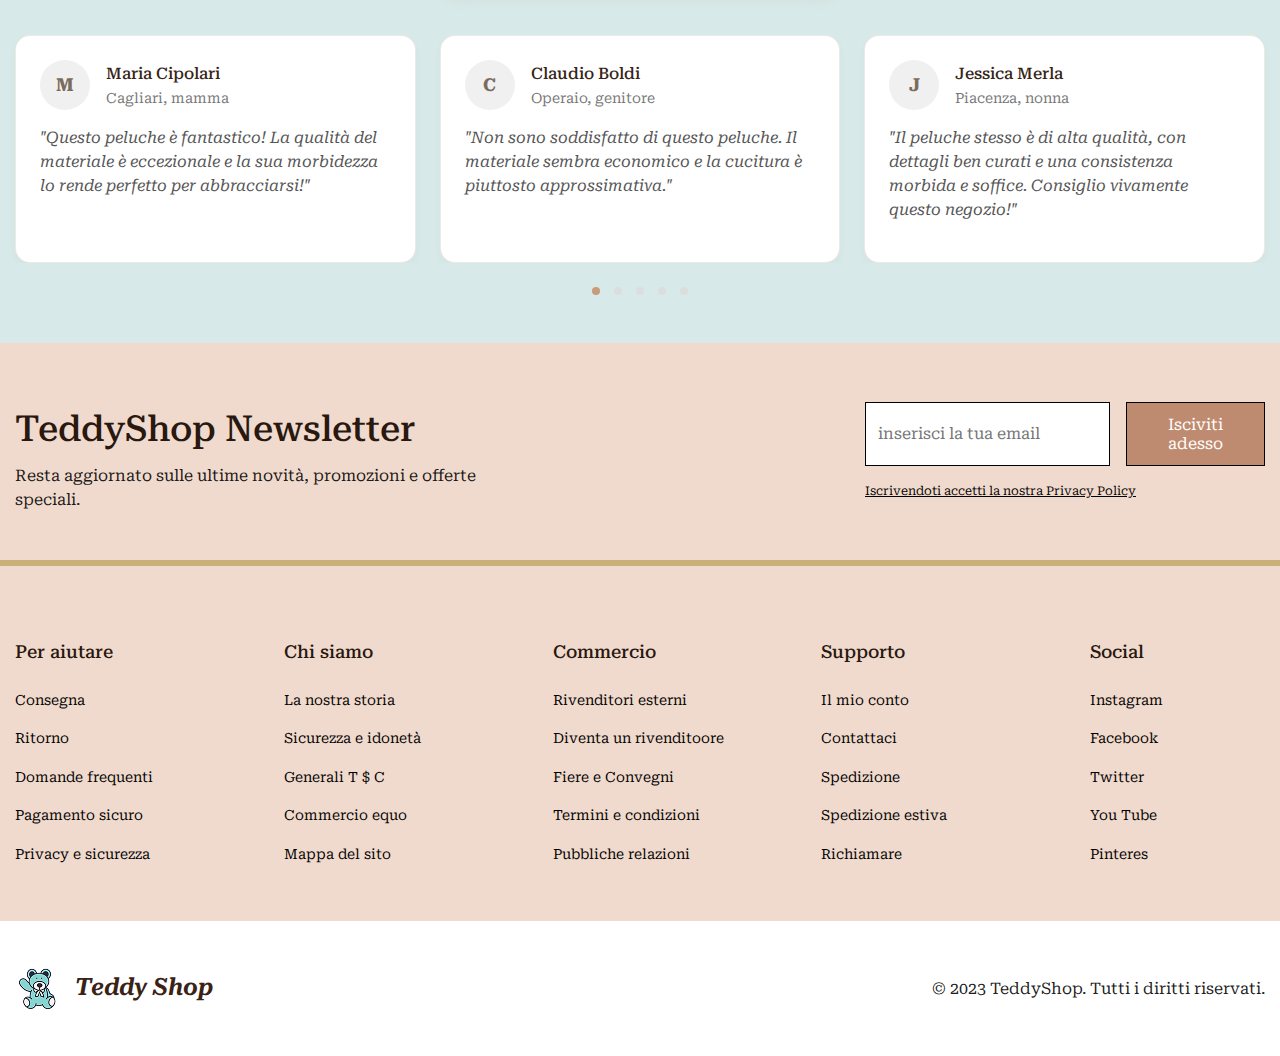
==== commit ebbabdf2: "Corrige problemas de layout e espaçamento em todo o site" ====
--- a/index.html
+++ b/index.html
@@ -28,7 +28,7 @@
         <div class="container">
             <div class="nav-container">
                 <div class="logo">
-                    <img src="logo.png" alt="TeddyShop Logo">
+                    <img src="images/logo.png" alt="TeddyShop Logo">
                     <span class="logo-text">Teddy Shop</span>
                 </div>
                 
@@ -59,7 +59,7 @@
     <!-- Hero Section -->
     <section class="hero">
         <div class="promo-badge">*Ecco L'offerta GUND: 40% Di Sconto Dal 20 Aprile Al 5 Maggio!*</div>
-        <img src="Untitled.png" alt="Collezione di peluche" class="hero-image">
+        <img src="images/Untitled.png" alt="Collezione di peluche" class="hero-image">
     </section>
     
     <!-- Main Content -->
@@ -79,7 +79,7 @@
             <div class="collections-container">
                 <article class="collection-card">
                     <div class="card-content">
-                        <img src="fantasyfriends.png" alt="Fantasy Friends Collection" class="card-image" />
+                        <img src="images/fantasyfriends.png" alt="Fantasy Friends Collection" class="card-image" />
                         <h3 class="card-title">Fantasy Friends</h3>
                         <p class="card-description">
                             Collezione di peluche mitici e fantastici: Perfetti per sognare ad
@@ -89,7 +89,7 @@
                 </article>
                 <article class="collection-card">
                     <div class="card-content">
-                        <img src="vintagetreasures.png" alt="Vintage Treasures Collection" class="card-image" />
+                        <img src="images/vintagetreasures.png" alt="Vintage Treasures Collection" class="card-image" />
                         <h3 class="card-title">Vintage Treasures</h3>
                         <p class="card-description">
                             Collezione retrò, peluche tradizionali e storici, per un tocco di
@@ -99,7 +99,7 @@
                 </article>
                 <article class="collection-card">
                     <div class="card-content">
-                        <img src="wildadventures.png" alt="Wild Adventures Collection" class="card-image" />
+                        <img src="images/wildadventures.png" alt="Wild Adventures Collection" class="card-image" />
                         <h3 class="card-title">Wild Adventures</h3>
                         <p class="card-description">
                             In Questa collezione troverai peluche di animali esotici per tutti
@@ -113,7 +113,7 @@
         <section class="spring-banner">
             <div class="spring-banner__container">
               <img
-                src="flower-icon.png"
+                src="images/flower-icon.png"
                 alt="Spring flower icon"
                 class="spring-banner__icon"
               />
@@ -128,7 +128,7 @@
               <article class="product-card">
                 <div class="product-image-wrapper">
                   <img
-                    src="teddyorso.png"
+                    src="images/teddyorso.png"
                     alt="Teddy - 10.5 Orso plush toy"
                     class="product-image"
                   />
@@ -138,27 +138,27 @@
                     </h3>
                     <div class="product-rating">
                       <img
-                        src="star-filled.png"
-                        alt="Filled star"
-                        class="star-icon"
-                      />
-                      <img
-                        src="star-filled.png"
-                        alt="Filled star"
-                        class="star-icon"
-                      />
-                      <img
-                        src="star-filled.png"
-                        alt="Filled star"
-                        class="star-icon"
-                      />
-                      <img
-                        src="star-half.png"
+                        src="images/star-filled.png"
+                        alt="Filled star"
+                        class="star-icon"
+                      />
+                      <img
+                        src="images/star-filled.png"
+                        alt="Filled star"
+                        class="star-icon"
+                      />
+                      <img
+                        src="images/star-filled.png"
+                        alt="Filled star"
+                        class="star-icon"
+                      />
+                      <img
+                        src="images/star-half.png"
                         alt="Half-filled star"
                         class="star-icon"
                       />
                       <img
-                        src="star-empty.png"
+                        src="images/star-empty.png"
                         alt="Empty star"
                         class="star-icon"
                       />
@@ -170,7 +170,7 @@
               <article class="product-card">
                 <div class="product-image-wrapper">
                   <img
-                    src="trixy.png"
+                    src="images/trixy.png"
                     alt="Trixy - 8.5 Tricerapoto plush toy"
                     class="product-image"
                   />
@@ -180,27 +180,27 @@
                     </h3>
                     <div class="product-rating">
                       <img
-                        src="star-filled.png"
-                        alt="Filled star"
-                        class="star-icon"
-                      />
-                      <img
-                        src="star-filled.png"
-                        alt="Filled star"
-                        class="star-icon"
-                      />
-                      <img
-                        src="star-filled.png"
-                        alt="Filled star"
-                        class="star-icon"
-                      />
-                      <img
-                        src="star-half.png"
+                        src="images/star-filled.png"
+                        alt="Filled star"
+                        class="star-icon"
+                      />
+                      <img
+                        src="images/star-filled.png"
+                        alt="Filled star"
+                        class="star-icon"
+                      />
+                      <img
+                        src="images/star-filled.png"
+                        alt="Filled star"
+                        class="star-icon"
+                      />
+                      <img
+                        src="images/star-half.png"
                         alt="Half-filled star"
                         class="star-icon"
                       />
                       <img
-                        src="star-empty.png"
+                        src="images/star-empty.png"
                         alt="Empty star"
                         class="star-icon"
                       />
@@ -212,7 +212,7 @@
               <article class="product-card">
                 <div class="product-image-wrapper">
                   <img
-                    src="bunnyconiglio.png"
+                    src="images/bunnyconiglio.png"
                     alt="Bunny - 10.5 Coniglio plush toy"
                     class="product-image"
                   />
@@ -222,27 +222,27 @@
                     </h3>
                     <div class="product-rating">
                       <img
-                        src="star-filled.png"
-                        alt="Filled star"
-                        class="star-icon"
-                      />
-                      <img
-                        src="star-filled.png"
-                        alt="Filled star"
-                        class="star-icon"
-                      />
-                      <img
-                        src="star-filled.png"
-                        alt="Filled star"
-                        class="star-icon"
-                      />
-                      <img
-                        src="star-half.png"
+                        src="images/star-filled.png"
+                        alt="Filled star"
+                        class="star-icon"
+                      />
+                      <img
+                        src="images/star-filled.png"
+                        alt="Filled star"
+                        class="star-icon"
+                      />
+                      <img
+                        src="images/star-filled.png"
+                        alt="Filled star"
+                        class="star-icon"
+                      />
+                      <img
+                        src="images/star-half.png"
                         alt="Half-filled star"
                         class="star-icon"
                       />
                       <img
-                        src="star-empty.png"
+                        src="images/star-empty.png"
                         alt="Empty star"
                         class="star-icon"
                       />
@@ -254,7 +254,7 @@
               <article class="product-card">
                 <div class="product-image-wrapper">
                   <img
-                    src="giraffa.png"
+                    src="images/giraffa.png"
                     alt="Gigi - 12.5 Giraffa plush toy"
                     class="product-image"
                   />
@@ -264,27 +264,27 @@
                     </h3>
                     <div class="product-rating">
                       <img
-                        src="star-filled.png"
-                        alt="Filled star"
-                        class="star-icon"
-                      />
-                      <img
-                        src="star-filled.png"
-                        alt="Filled star"
-                        class="star-icon"
-                      />
-                      <img
-                        src="star-filled.png"
-                        alt="Filled star"
-                        class="star-icon"
-                      />
-                      <img
-                        src="star-half.png"
+                        src="images/star-filled.png"
+                        alt="Filled star"
+                        class="star-icon"
+                      />
+                      <img
+                        src="images/star-filled.png"
+                        alt="Filled star"
+                        class="star-icon"
+                      />
+                      <img
+                        src="images/star-filled.png"
+                        alt="Filled star"
+                        class="star-icon"
+                      />
+                      <img
+                        src="images/star-half.png"
                         alt="Half-filled star"
                         class="star-icon"
                       />
                       <img
-                        src="star-empty.png"
+                        src="images/star-empty.png"
                         alt="Empty star"
                         class="star-icon"
                       />
@@ -300,115 +300,108 @@
         
 <!-- Features Section -->
 <section class="features-section" aria-labelledby="features-heading">
-    <header class="header-container">
+  <header class="header-container">
+    <img
+      src="images/flower-icon.png"
+      alt=""
+      class="decorative-image"
+      aria-hidden="true"
+    />
+    <h2 id="features-heading" class="section-title">
+      Ecco Cosa Possiamo Fare Per Te
+    </h2>
+    <img
+      src="images/flower-icon.png"
+      alt=""
+      class="decorative-image"
+      aria-hidden="true"
+    />
+  </header>
+
+  <div class="features-row">
+    <article class="feature-card">
       <img
-        src="flower-icon.png"
-        alt=""
-        class="decorative-image"
-        aria-hidden="true"
+        src="images/shipping.png"
+        alt="Icona spedizioni"
+        class="feature-icon"
       />
-      <h2 id="features-heading" class="section-title">
-        Ecco cosa possiamo fare per te
-      </h2>
+      <h3 class="feature-title">Spedizioni sicure</h3>
+      <p class="feature-description">
+        Offriamo consegne rapide per garantirti che il tuo peluche arrivi a destinazione
+        in perfette condizioni.
+      </p>
+    </article>
+
+    <article class="feature-card">
       <img
-        src="flower-icon.png"
-        alt=""
-        class="decorative-image"
-        aria-hidden="true"
+        src="images/quality.png"
+        alt="Icona materiali"
+        class="feature-icon"
       />
-    </header>
-  
-    <div class="features-row">
-      <article class="feature-card">
-        <img
-          src="shipping.png"
-          alt="Icona spedizioni"
-          class="feature-icon"
-        />
-        <h3 class="feature-title">Spedizioni sicure</h3>
-        <p class="feature-description">
-          Offriamo consegne rapide per garantirti che il tuo peluche arrivi a
-          destinazione
-          <br />
-          in perfette condizioni.
-        </p>
-      </article>
-  
-      <article class="feature-card-center">
-        <div class="icon-container">
-          <img
-            src="quality.png"
-            alt="Icona materiali"
-            class="icon-image"
-          />
-          <div class="icon-background" aria-hidden="true"></div>
-        </div>
-        <h3 class="feature-title">Materiali di qualità</h3>
-        <p class="feature-description">
-          Siamo impegnati a utilizzare materiali di qualità per i nostri
-          peluche, per garantirti un
-          <br />
-          prodotto che durerà nel tempo.
-        </p>
-      </article>
-  
-      <article class="feature-card-right">
-        <img
-          src="crown.png"
-          alt="Icona servizio"
-          class="feature-icon"
-        />
-        <h3 class="feature-title">Servizio eccellente</h3>
-        <p class="feature-description">
-          La nostra assistenza clienti è a tua disposizione per rispondere a
-          tutte le tue domande e risolvere qualsiasi problema.
-        </p>
-      </article>
-    </div>
-  
-    <div
-      class="slider-navigation"
-      role="tablist"
-      aria-label="Navigazione caratteristiche"
-    >
-      <button
-        class="dot"
-        role="tab"
-        aria-selected="true"
-        aria-label="Pagina 1"
-      ></button>
-      <button
-        class="dot-inactive"
-        role="tab"
-        aria-selected="false"
-        aria-label="Pagina 2"
-      ></button>
-      <button
-        class="dot-inactive"
-        role="tab"
-        aria-selected="false"
-        aria-label="Pagina 3"
-      ></button>
-      <button
-        class="dot-inactive"
-        role="tab"
-        aria-selected="false"
-        aria-label="Pagina 4"
-      ></button>
-      <button
-        class="dot-inactive"
-        role="tab"
-        aria-selected="false"
-        aria-label="Pagina 5"
-      ></button>
-    </div>
-  </section>
+      <h3 class="feature-title">Materiali di qualità</h3>
+      <p class="feature-description">
+        Siamo impegnati a utilizzare materiali di qualità per i nostri peluche, per garantirti un
+        prodotto che durerà nel tempo.
+      </p>
+    </article>
+
+    <article class="feature-card">
+      <img
+        src="images/crown.png"
+        alt="Icona servizio"
+        class="feature-icon"
+      />
+      <h3 class="feature-title">Servizio eccellente</h3>
+      <p class="feature-description">
+        La nostra assistenza clienti è a tua disposizione per rispondere a
+        tutte le tue domande e risolvere qualsiasi problema.
+      </p>
+    </article>
+  </div>
+
+  <div
+    class="slider-navigation"
+    role="tablist"
+    aria-label="Navigazione caratteristiche"
+  >
+    <button
+      class="dot"
+      role="tab"
+      aria-selected="true"
+      aria-label="Pagina 1"
+    ></button>
+    <button
+      class="dot-inactive"
+      role="tab"
+      aria-selected="false"
+      aria-label="Pagina 2"
+    ></button>
+    <button
+      class="dot-inactive"
+      role="tab"
+      aria-selected="false"
+      aria-label="Pagina 3"
+    ></button>
+    <button
+      class="dot-inactive"
+      role="tab"
+      aria-selected="false"
+      aria-label="Pagina 4"
+    ></button>
+    <button
+      class="dot-inactive"
+      role="tab"
+      aria-selected="false"
+      aria-label="Pagina 5"
+    ></button>
+  </div>
+</section>
         
     <!-- Popular Products Section -->
 <section class="product-showcase" aria-labelledby="popular-products-heading">
     <div class="section-title-container">
         <div class="section-title-wrapper">
-            <img src="teddy-icon.png" alt="Teddy icon">
+            <img src="images/teddy-icon.png" alt="Teddy icon">
             <span id="popular-products-heading">I Peluche Più Ricercati</span>
         </div>
     </div>
@@ -419,18 +412,18 @@
             <article class="product-card">
                 <div class="product-image-wrapper">
                     <img
-                        src="farfalla.png"
+                        src="images/farfalla.png"
                         alt="Aria - Farfalla"
                         class="product-image"
                     />
                     <div class="product-info">
                         <h3 class="product-title">Aria - 11,5 Farfalla</h3>
                         <div class="product-rating">
-                            <img src="star-filled.png" alt="Filled star" class="star-icon" />
-                            <img src="star-filled.png" alt="Filled star" class="star-icon" />
-                            <img src="star-filled.png" alt="Filled star" class="star-icon" />
-                            <img src="star-filled.png" alt="Filled star" class="star-icon" />
-                            <img src="star-filled.png" alt="Filled star" class="star-icon" />
+                            <img src="images/star-filled.png" alt="Filled star" class="star-icon" />
+                            <img src="images/star-filled.png" alt="Filled star" class="star-icon" />
+                            <img src="images/star-filled.png" alt="Filled star" class="star-icon" />
+                            <img src="images/star-filled.png" alt="Filled star" class="star-icon" />
+                            <img src="images/star-filled.png" alt="Filled star" class="star-icon" />
                         </div>
                         <p class="product-price">$35</p>
                     </div>
@@ -441,18 +434,18 @@
             <article class="product-card">
                 <div class="product-image-wrapper">
                     <img
-                        src="drago.png"
+                        src="images/drago.png"
                         alt="Blaze - Drago"
                         class="product-image"
                     />
                     <div class="product-info">
                         <h3 class="product-title">Blaze - 13,5 Drago</h3>
                         <div class="product-rating">
-                            <img src="star-filled.png" alt="Filled star" class="star-icon" />
-                            <img src="star-filled.png" alt="Filled star" class="star-icon" />
-                            <img src="star-filled.png" alt="Filled star" class="star-icon" />
-                            <img src="star-filled.png" alt="Filled star" class="star-icon" />
-                            <img src="star-empty.png" alt="Empty star" class="star-icon" />
+                            <img src="images/star-filled.png" alt="Filled star" class="star-icon" />
+                            <img src="images/star-filled.png" alt="Filled star" class="star-icon" />
+                            <img src="images/star-filled.png" alt="Filled star" class="star-icon" />
+                            <img src="images/star-filled.png" alt="Filled star" class="star-icon" />
+                            <img src="images/star-empty.png" alt="Empty star" class="star-icon" />
                         </div>
                         <p class="product-price">$25</p>
                     </div>
@@ -463,18 +456,18 @@
             <article class="product-card">
                 <div class="product-image-wrapper">
                     <img
-                        src="lepre.png"
+                        src="images/lepre.png"
                         alt="Clover - Lepre"
                         class="product-image"
                     />
                     <div class="product-info">
                         <h3 class="product-title">Clover - 10,5 Lepre</h3>
                         <div class="product-rating">
-                            <img src="star-filled.png" alt="Filled star" class="star-icon" />
-                            <img src="star-filled.png" alt="Filled star" class="star-icon" />
-                            <img src="star-filled.png" alt="Filled star" class="star-icon" />
-                            <img src="star-filled.png" alt="Filled star" class="star-icon" />
-                            <img src="star-empty.png" alt="Empty star" class="star-icon" />
+                            <img src="images/star-filled.png" alt="Filled star" class="star-icon" />
+                            <img src="images/star-filled.png" alt="Filled star" class="star-icon" />
+                            <img src="images/star-filled.png" alt="Filled star" class="star-icon" />
+                            <img src="images/star-filled.png" alt="Filled star" class="star-icon" />
+                            <img src="images/star-empty.png" alt="Empty star" class="star-icon" />
                         </div>
                         <p class="product-price">$30</p>
                     </div>
@@ -485,18 +478,18 @@
             <article class="product-card">
                 <div class="product-image-wrapper">
                     <img
-                        src="elefante.png"
+                        src="images/elefante.png"
                         alt="Jumbo - Elefante"
                         class="product-image"
                     />
                     <div class="product-info">
                         <h3 class="product-title">Jumbo - 10,5 Elefante</h3>
                         <div class="product-rating">
-                            <img src="star-filled.png" alt="Filled star" class="star-icon" />
-                            <img src="star-filled.png" alt="Filled star" class="star-icon" />
-                            <img src="star-filled.png" alt="Filled star" class="star-icon" />
-                            <img src="star-filled.png" alt="Filled star" class="star-icon" />
-                            <img src="star-empty.png" alt="Empty star" class="star-icon" />
+                            <img src="images/star-filled.png" alt="Filled star" class="star-icon" />
+                            <img src="images/star-filled.png" alt="Filled star" class="star-icon" />
+                            <img src="images/star-filled.png" alt="Filled star" class="star-icon" />
+                            <img src="images/star-filled.png" alt="Filled star" class="star-icon" />
+                            <img src="images/star-empty.png" alt="Empty star" class="star-icon" />
                         </div>
                         <p class="product-price">$25</p>
                     </div>
@@ -513,7 +506,7 @@
         <!-- Special Features -->
         <div class="special-title-section">
             <div class="heart-icon-title-container">
-                <img src="heart-icon.png" alt="Heart icon">
+                <img src="images/heart-icon.png" alt="Heart icon">
                 <h2>"Aggiungi Un Tocco Speciale Al Tuo Peluche"</h2>
             </div>
         </div>
@@ -523,7 +516,7 @@
             <!-- Gift Card Section (Left side, full height) -->
             <div class="gift-card-section">
                 <div class="special-image">
-                    <img src="gift-card-image.jpg" alt="Nursery with decorative wall art and bunny toy">
+                    <img src="images/gift-card-image.jpg" alt="Nursery with decorative wall art and bunny toy">
                 </div>
                 <div class="special-content">
                     <h3 class="special-title">Regala un sorriso con la nostra Gift Card</h3>
@@ -535,7 +528,7 @@
             <!-- Weekly Offers Section (Top right) -->
             <div class="weekly-offers-section">
                 <div class="special-image">
-                    <img src="weekly-offers-image.jpg" alt="Kids room with mountain wall decoration">
+                    <img src="images/weekly-offers-image.jpg" alt="Kids room with mountain wall decoration">
                 </div>
                 <div class="special-content">
                     <h3 class="special-title">Le offerte speciali della settimana</h3>
@@ -547,7 +540,7 @@
             <!-- Custom Teddy Section (Bottom right) -->
             <div class="custom-teddy-section">
                 <div class="special-image">
-                    <img src="custom-teddy-image.jpg" alt="Kids room with giraffe plush toy">
+                    <img src="images/custom-teddy-image.jpg" alt="Kids room with giraffe plush toy">
                 </div>
                 <div class="special-content">
                     <h3 class="special-title">Personalizza il tuo peluche con noi</h3>
@@ -561,7 +554,7 @@
         <section class="reviews-section">
             <div class="section-title-container">
                 <div class="section-title-wrapper">
-                    <img src="heart-icon.png" alt="Heart icon">
+                    <img src="images/heart-icon.png" alt="Heart icon">
                     <span>Opinioni Dei Nostri Clienti</span>
                 </div>
             </div>
@@ -703,7 +696,7 @@
       <div class="credits-content">
         <div class="logo-container">
           <img
-            src="logo.png"
+            src="images/logo.png"
             alt="TeddyShop Logo"
             class="logo-image"
           />
--- a/style.css
+++ b/style.css
@@ -11,9 +11,10 @@
 
 body {
     font-family: 'Roboto Serif', serif;
-    background-color: #f9f7f2;
+    background-color: #F7F2EC;
     color: #362417;
     line-height: 1.6;
+    overflow-x: hidden; /* Prevent horizontal scroll from negative margins */
 }
 
 /* Variables for colors */
@@ -68,13 +69,21 @@
 /* Layout and containers */
 .container {
     width: 100%;
-    max-width: 1200px;
+    max-width: 100%;
     margin: 0 auto;
-    padding: 0 1rem;
+    padding: 0;
 }
 
 .main-content {
-    padding: 2rem 1rem;
+    padding: 0;
+    max-width: 100%;
+    width: 100%;
+    box-sizing: border-box;
+    font-size: 0; /* Remove any text node spacing */
+}
+
+.main-content > * {
+  font-size: 1rem; /* Restore font size for actual content */
 }
 
 /* Utility classes */
@@ -86,12 +95,16 @@
 .top-bar {
     background-color: var(--light-beige);
     padding: 0.5rem 0;
+    width: 100%;
 }
 
 .top-bar-content {
     display: flex;
     justify-content: space-between;
     align-items: center;
+    width: 100%;
+    max-width: 1600px;
+    margin: 0 auto;
 }
 
 .top-bar-item {
@@ -106,6 +119,7 @@
     position: sticky;
     top: 0;
     z-index: 100;
+    width: 100%;
 }
 
 .nav-container {
@@ -113,6 +127,9 @@
     justify-content: space-between;
     align-items: center;
     padding: 1rem 0;
+    width: 100%;
+    max-width: 1600px;
+    margin: 0 auto;
 }
 
 .logo {
@@ -164,7 +181,8 @@
 /* Buttons */
 .btn, 
 .acquista-btn,
-.explore-btn {
+.explore-btn,
+.explore-button {
     display: inline-block;
     padding: 0.6rem 1.2rem;
     border-radius: 30px;
@@ -189,20 +207,47 @@
 }
 
 .explore-btn {
-    display: inline-block;
     background-color: var(--beige);
     color: white;
     padding: 0.8rem 2.5rem;
-    border-radius: 30px;
-    font-weight: 500;
-    text-decoration: none;
-    transition: all 0.3s;
     margin: 2rem 0;
 }
 
 .explore-btn:hover {
     background-color: #b58c6c;
     transform: translateY(-3px);
+}
+
+.explore-button {
+    align-self: center;
+    border-radius: 29px;
+    background-color: rgba(191, 139, 112, 1);
+    box-shadow: 0px 4px 0px rgba(0, 0, 0, 0.35);
+    border: 2px solid rgba(255, 255, 255, 1);
+    margin-top: 65px;
+    min-height: 48px;
+    width: 237px;
+    max-width: 100%;
+    padding: 11px 20px;
+    font-size: 18px;
+    color: rgba(255, 255, 255, 1);
+    font-weight: 600;
+    cursor: pointer;
+    transition: transform 0.2s ease;
+}
+
+.explore-button:hover {
+    transform: translateY(-2px);
+}
+
+.explore-button:active {
+    transform: translateY(2px);
+    box-shadow: 0px 2px 0px rgba(0, 0, 0, 0.35);
+}
+
+.explore-button:focus {
+    outline: 2px solid rgba(41, 24, 15, 0.5);
+    outline-offset: 2px;
 }
 
 /* Hero Section */
@@ -211,6 +256,7 @@
     padding: 0;
     margin-bottom: 2rem;
     background-color: var(--off-white);
+    width: 100%;
 }
 
 .hero-image {
@@ -235,20 +281,17 @@
     box-shadow: 0 2px 10px rgba(0, 0, 0, 0.1);
 }
 
-/* NEW Collections Section Styles */
+/* Collections Section */
 .collections-section {
     background-color: rgba(247, 242, 236, 1);
     display: flex;
-    padding: 80px 67px;
+    padding: 80px 0;
     flex-direction: column;
     overflow: hidden;
     align-items: center;
-    font-family:
-        Roboto Serif,
-        -apple-system,
-        Roboto,
-        Helvetica,
-        sans-serif;
+    font-family: 'Roboto Serif', -apple-system, Roboto, Helvetica, sans-serif;
+    width: 100%;
+    box-sizing: border-box;
 }
 
 .collections-header {
@@ -256,6 +299,8 @@
     flex-direction: column;
     align-items: center;
     width: 100%;
+    max-width: 1600px;
+    padding: 0 15px;
 }
 
 .collections-title {
@@ -274,15 +319,17 @@
     line-height: 30px;
     text-align: center;
     margin-top: 10px;
-    width: 967px;
-    max-width: 100%;
+    width: 80%;
+    max-width: 967px;
 }
 
 .collections-container {
     display: flex;
     gap: 20px;
     width: 100%;
-    margin-top: 53px;
+    max-width: 1600px;
+    margin: 53px auto 0;
+    padding: 0 15px;
 }
 
 .collection-card {
@@ -303,6 +350,12 @@
     align-items: center;
     text-align: center;
     height: 100%;
+    transition: transform 0.3s, box-shadow 0.3s;
+}
+
+.card-content:hover {
+    transform: translateY(-5px);
+    box-shadow: 0 8px 15px rgba(0, 0, 0, 0.08);
 }
 
 .card-image {
@@ -332,105 +385,153 @@
     padding: 0 10px;
 }
 
-/* Spring Title Button */
-.spring-title-container {
+/* Spring Banner */
+.spring-banner {
     display: flex;
     justify-content: center;
-    margin: 3rem 0 2rem;
-}
-
-.spring-title {
-    background-color: var(--white);
-    display: inline-flex;
-    align-items: center;
-    justify-content: center;
-    padding: 0.8rem 2.5rem;
-    border-radius: 30px;
-    font-weight: 600;
-    font-size: 18px;
-    color: var(--brown);
+    align-items: center;
+    width: 100%;
+    height: 120px;
+    margin: 2rem auto 3rem;
+}
+
+.spring-banner__container {
     position: relative;
-    min-width: 320px;
-    border: 2px solid var(--gold);
-    box-shadow: 0 4px 12px rgba(198, 156, 123, 0.15);
-}
-
-.spring-title img {
-    width: 38px;
-    height: 38px;
-    margin-right: 12px;
-}
-
-.spring-title::before {
-    content: '';
-    position: absolute;
-    top: 3px;
-    bottom: 3px;
-    left: 3px;
-    right: 3px;
-    border-radius: 28px;
-    box-shadow: 0 0 0 1px rgba(198, 156, 123, 0.1);
-    pointer-events: none;
-}
-
-/* Spring Products Section */
-.spring-products-section {
-    background-color: var(--off-white);
-    padding: 3rem 0;
-    margin-bottom: 4rem;
-}
-
-.products-grid {
-    display: grid;
-    grid-template-columns: repeat(4, 1fr);
-    gap: 1.5rem;
-    max-width: 1200px;
+    display: flex;
+    align-items: center;
+    width: 80%;
+    max-width: 800px;
+    height: 75px;
+    border: 2px solid #c9b079;
+    border-radius: 62px;
+    box-shadow: 0px 2px 4px 0px rgba(0, 0, 0, 0.15);
+    padding: 0 40px 0 25px;
+    background-color: #fff;
+}
+
+.spring-banner__icon {
+    width: 48px;
+    height: 48px;
+    object-fit: contain;
+    margin-right: 20px;
+    flex-shrink: 0;
+}
+
+.spring-banner__title {
+    font-family: "Roboto Serif", serif;
+    font-size: 32px;
+    font-style: italic;
+    font-weight: 500;
+    color: #29180f;
+    text-align: center;
+    width: 100%;
+    margin: 0;
+}
+
+/* Product Showcase */
+.product-showcase {
+    background-color: rgba(247, 242, 236, 1);
+    display: flex;
+    padding: 89px 0;
+    flex-direction: column;
+    overflow: hidden;
+    align-items: stretch;
+    width: 100%;
+    box-sizing: border-box;
+}
+
+.product-container {
+    width: 100%;
+    max-width: 1600px;
     margin: 0 auto;
-    padding: 0 1rem;
-}
-
-.product-card {
-    background-color: var(--off-white);
-    border-radius: 15px;
-    overflow: hidden;
-    padding: 1.5rem;
+    padding: 0 15px;
+}
+
+.product-grid {
+    display: flex;
+    gap: 20px;
+    width: 100%;
+}
+
+.product-showcase .product-card {
+    display: flex;
+    flex-direction: column;
+    align-items: stretch;
+    line-height: normal;
+    width: 25%;
+    background-color: transparent;
+    border: none;
+    box-shadow: none;
+    padding: 0;
+}
+
+.product-image-wrapper {
+    border-radius: 37px;
+    background-color: rgba(247, 242, 236, 1);
+    box-shadow: 0px 4px 4px rgba(0, 0, 0, 0.25);
+    border: 3px solid rgba(255, 255, 255, 1);
+    display: flex;
+    flex-grow: 1;
+    padding: 0;
+    flex-direction: column;
+    align-items: center;
+    justify-content: space-between;
+    width: 100%;
+    min-height: 350px;
+    transition: transform 0.3s, box-shadow 0.3s;
+}
+
+.product-image-wrapper:hover {
+    transform: translateY(-5px);
+    box-shadow: 0px 8px 8px rgba(0, 0, 0, 0.25);
+}
+
+.product-showcase .product-image {
+    object-fit: contain;
+    object-position: center;
+    width: 100%;
+    max-width: 231px;
+    height: 231px;
+    align-self: center;
+    display: block;
+    margin: 0 auto;
+}
+
+.product-info {
+    border-radius: 0px 0px 35px 35px;
+    background-color: rgba(255, 255, 255, 1);
+    display: flex;
+    width: 100%;
+    padding: 16px 20px;
+    flex-direction: column;
+    align-items: center;
+}
+
+.product-showcase .product-title {
+    color: rgba(41, 24, 15, 1);
+    font-size: 20px;
+    font-family: "Roboto Serif", -apple-system, Roboto, Helvetica, sans-serif;
+    font-weight: 500;
+    line-height: 1.3;
     text-align: center;
-    border: 1px solid rgba(230, 225, 215, 0.5);
-    transition: transform 0.3s, box-shadow 0.3s;
-}
-
-.product-card:hover {
-    transform: translateY(-8px);
-    box-shadow: 0 8px 15px rgba(0, 0, 0, 0.05);
-}
-
-.product-image {
-    width: 100%;
-    height: 200px;
+    align-self: stretch;
+    margin: 0;
+}
+
+.product-rating {
+    display: flex;
+    margin-top: 7px;
+    width: 90px;
+    align-items: stretch;
+    gap: 3px;
+}
+
+.star-icon {
+    aspect-ratio: 1.07;
     object-fit: contain;
-    margin-bottom: 1rem;
-    transition: transform 0.3s;
-    background-color: transparent;
-}
-
-.product-card:hover .product-image {
-    transform: scale(1.05);
-}
-
-.product-title {
-    font-size: 17px;
-    font-weight: 600;
-    color: var(--brown);
-    margin: 1rem 0 0.5rem;
-}
-
-.rating {
-    margin: 0.5rem 0;
-    color: #FFD700;
-    font-size: 16px;
-    display: flex;
-    justify-content: center;
-    gap: 2px;
+    object-position: center;
+    width: 15px;
+    flex-shrink: 0;
 }
 
 .star {
@@ -441,68 +542,181 @@
     color: #D3D3D3;
 }
 
-.product-price {
-    font-weight: 700;
-    font-size: 18px;
-    color: var(--brown);
-    margin: 0.5rem 0;
-}
-
-/* Benefits Section */
-.benefits-section {
-    background-color: var(--light-mint);
-    padding: 4rem 0;
-    margin: 4rem 0;
-}
-
-.section-title {
+.product-showcase .product-price {
+    color: rgba(41, 24, 15, 1);
+    font-size: 20px;
+    font-family: Roboto, -apple-system, Roboto, Helvetica, sans-serif;
+    font-weight: 600;
     text-align: center;
-    font-size: 28px;
-    color: var(--brown);
-    margin-bottom: 2.5rem;
-}
-
-.benefits-grid {
-    display: grid;
-    grid-template-columns: repeat(3, 1fr);
-    gap: 1.5rem;
+    margin: 7px 0 0 0;
+}
+
+/* Features Section - FULL WIDTH */
+.features-section {
+  background-color: rgba(225, 237, 233, 1);
+  display: flex;
+  padding: 40px 0;
+  flex-direction: column;
+  overflow: hidden;
+  align-items: center;
+  margin: 4rem 0;
+  width: 100vw;
+  max-width: 100vw;
+  box-sizing: border-box;
+  margin-left: calc(-50vw + 50%);
+  margin-right: calc(-50vw + 50%);
+  position: relative;
+}
+
+.header-container {
+  display: flex;
+  width: 100%;
+  max-width: 1200px;
+  align-items: center;
+  justify-content: center;
+  gap: 26px;
+  font-family: "Roboto Serif", -apple-system, Roboto, Helvetica, sans-serif;
+  font-size: 32px; /* Reduced font size */
+  color: rgba(41, 24, 15, 1);
+  font-weight: 600;
+  text-align: center;
+  line-height: 1.2;
+  flex-wrap: wrap;
+  padding: 0 15px;
+  margin-bottom: 30px; /* Added margin bottom */
+}
+
+.decorative-image {
+  aspect-ratio: 1.02;
+  object-fit: contain;
+  object-position: center;
+  width: 40px; /* Reduced size */
+  height: 40px; /* Reduced size */
+  background-color: rgba(236, 215, 202, 1);
+  flex-shrink: 0;
+  border-radius: 50%;
+}
+
+.features-section .section-title {
+  flex-grow: 1;
+  flex-shrink: 1;
+  width: auto; /* Changed from fixed width */
+  text-align: center;
+  margin-bottom: 0;
+  text-transform: capitalize;
+  font-size: 32px; /* Explicitly set font size */
+}
+
+.features-row {
+  display: flex;
+  width: 100%;
+  max-width: 1200px; /* Reduced from 1600px */
+  margin: 0 auto;
+  align-items: stretch;
+  gap: 20px;
+  justify-content: center; /* Changed to center */
+  flex-wrap: wrap; /* Allow wrapping for smaller screens */
+  padding: 0 15px;
 }
 
 .feature-card {
-    background-color: var(--white);
-    padding: 2.5rem 1.5rem;
-    border-radius: 15px;
-    text-align: center;
-    box-shadow: 0 3px 10px rgba(0, 0, 0, 0.05);
-    height: 100%;
-    display: flex;
-    flex-direction: column;
-    align-items: center;
+  border-radius: 31px;
+  background-color: rgba(255, 255, 255, 1);
+  box-shadow: 0px 4px 4px rgba(0, 0, 0, 0.25);
+  border: 3px solid rgba(201, 176, 121, 1);
+  display: flex;
+  padding: 20px;
+  flex-direction: column;
+  align-items: center;
+  font-family: "Roboto Serif", -apple-system, Roboto, Helvetica, sans-serif;
+  text-align: center;
+  width: calc(33.33% - 14px); /* Keep width calculation */
+  min-width: 280px; /* Added min-width */
+  max-width: 360px; /* Added max-width */
+  margin-bottom: 20px; /* Added margin bottom */
 }
 
 .feature-icon {
-    width: 70px;
-    height: 70px;
-    margin-bottom: 1.5rem;
-}
-
-.benefit-title {
-    color: var(--brown);
-    font-weight: 600;
-    margin-bottom: 1rem;
-    font-size: 20px;
-}
-
-.benefit-description {
-    color: #666;
-    font-size: 16px;
-    line-height: 1.6;
+  aspect-ratio: 1;
+  object-fit: contain;
+  object-position: center;
+  width: 53px;
+  border-radius: 33px;
+  box-shadow: 0px 4px 4px rgba(0, 0, 0, 0.25);
+  margin-bottom: 10px; /* Added margin bottom */
+}
+
+.feature-title {
+  color: rgba(41, 24, 15, 1);
+  font-size: 22px;
+  font-weight: 600;
+  line-height: 1.4;
+  margin-top: 6px;
+  margin-bottom: 10px;
+}
+
+.feature-description {
+  color: #000000;
+  font-size: 14px;
+  font-weight: 400;
+  line-height: 21px;
+  align-self: stretch;
+  margin-top: 0;
+  margin-bottom: 0;
+}
+
+.slider-navigation {
+  display: flex;
+  margin-top: 30px;
+  align-items: center;
+  gap: 8px;
+  justify-content: center;
+  margin-bottom: 0;
+}
+
+/* Fix for smaller screens - explicit breakpoints for feature cards */
+@media (max-width: 991px) {
+  .feature-card {
+      width: calc(50% - 20px);
+  }
+}
+
+@media (max-width: 768px) {
+  .feature-card {
+      width: 100%;
+      max-width: 450px;
+  }
+}
+
+.dot {
+    background-color: rgba(58, 34, 21, 1);
+    border-radius: 50%;
+    display: flex;
+    width: 8px;
+    flex-shrink: 0;
+    height: 8px;
+    cursor: pointer;
+    border: none;
+}
+
+.dot-inactive {
+    background-color: rgba(255, 255, 255, 1);
+    border-radius: 50%;
+    border: 1px solid rgba(58, 34, 21, 0.5);
+    display: flex;
+    width: 8px;
+    flex-shrink: 0;
+    height: 8px;
+    cursor: pointer;
 }
 
 /* Section titles with decorative wrappers */
 .section-title-container {
     text-align: center;
     margin: 3rem 0 2.5rem;
+    width: 100%;
+    max-width: 1600px;
+    padding: 0 15px;
 }
 
 .section-title-wrapper {
@@ -524,38 +738,11 @@
     margin-right: 10px;
 }
 
-/* Carousel indicators */
-.indicators {
-    display: flex;
-    justify-content: center;
-    gap: 0.5rem;
-    margin: 1.5rem 0;
-}
-
-.indicator {
-    width: 8px;
-    height: 8px;
-    background-color: #ddd;
-    border-radius: 50%;
-    cursor: pointer;
-    transition: background-color 0.2s;
-    margin: 0 3px;
-}
-
-.indicator.active {
-    background-color: var(--beige);
-}
-
-/* Popular Products Section */
-.popular-products-section {
-    padding: 3rem 0;
-    margin-bottom: 4rem;
-}
-
 /* Special title section */
 .special-title-section {
     text-align: center;
     margin: 3rem 0 2.5rem;
+    width: 100%;
 }
 
 .heart-icon-title-container {
@@ -584,12 +771,13 @@
     grid-template-rows: auto auto;
     gap: 25px;
     margin-bottom: 4rem;
-    max-width: 1200px;
+    max-width: 1600px;
+    padding: 0 15px;
+    box-sizing: border-box;
     margin-left: auto;
     margin-right: auto;
 }
 
-/* Gift card section (left side, full height) */
 .gift-card-section {
     grid-column: 1;
     grid-row: 1 / span 2;
@@ -615,7 +803,6 @@
     margin-bottom: 15px;
 }
 
-/* Weekly offers section (top right) */
 .weekly-offers-section {
     grid-column: 2;
     grid-row: 1;
@@ -628,17 +815,18 @@
     box-shadow: 0 3px 10px rgba(0, 0, 0, 0.03);
 }
 
-.weekly-offers-section .special-image {
+.weekly-offers-section .special-image,
+.custom-teddy-section .special-image {
     width: 40%;
     min-height: 100%;
 }
 
-.weekly-offers-section .special-content {
+.weekly-offers-section .special-content,
+.custom-teddy-section .special-content {
     padding: 20px 25px;
     flex: 1;
 }
 
-/* Custom teddy section (bottom right) */
 .custom-teddy-section {
     grid-column: 2;
     grid-row: 2;
@@ -651,17 +839,6 @@
     box-shadow: 0 3px 10px rgba(0, 0, 0, 0.03);
 }
 
-.custom-teddy-section .special-image {
-    width: 40%;
-    min-height: 100%;
-}
-
-.custom-teddy-section .special-content {
-    padding: 20px 25px;
-    flex: 1;
-}
-
-/* Special image styling */
 .special-image {
     overflow: hidden;
 }
@@ -673,7 +850,6 @@
     display: block;
 }
 
-/* Special content styling */
 .special-content {
     display: flex;
     flex-direction: column;
@@ -719,25 +895,59 @@
     text-decoration: underline;
 }
 
-/* Reviews Section */
+/* Reviews Section - FULL WIDTH */
 .reviews-section {
     padding: 3rem 0;
-    margin-bottom: 3rem;
+    margin-bottom: 0;
     background-color: var(--light-mint);
+    width: 100vw;
+    max-width: 100vw;
+    box-sizing: border-box;
+    margin-left: calc(-50vw + 50%);
+    margin-right: calc(-50vw + 50%);
+    position: relative;
+}
+
+/* Carousel indicators */
+.indicators {
+    display: flex;
+    justify-content: center;
+    gap: 0.5rem;
+    margin: 1.5rem 0;
+    max-width: 1600px;
+    margin-left: auto;
+    margin-right: auto;
+    padding: 0 15px;
+    margin-bottom: 0;
+}
+
+.indicator {
+    width: 8px;
+    height: 8px;
+    background-color: #ddd;
+    border-radius: 50%;
+    cursor: pointer;
+    transition: background-color 0.2s;
+    margin: 0 3px;
+}
+
+.indicator.active {
+    background-color: var(--beige);
 }
 
 /* Testimonial cards */
 .testimonials-carousel {
     position: relative;
     overflow: hidden;
-    max-width: 1200px;
+    max-width: 1600px;
     margin: 0 auto;
-    padding: 0 1rem;
+    padding: 0 15px;
 }
 
 .testimonials-container {
     display: flex;
     transition: transform 0.3s ease;
+    width: 100%;
 }
 
 .testimonial-slide {
@@ -811,14 +1021,213 @@
     cursor: pointer;
 }
 
+/* Footer styles */
+.footer {
+    padding: 0 0 0;
+    background-color: #f0dacd;
+    width: 100%;
+    margin-top: 0;
+}
+
+.newsletter {
+    display: flex;
+    justify-content: space-between;
+    align-items: flex-start;
+    margin-bottom: 48px;
+    width: 100%;
+    max-width: 1600px;
+    margin-left: auto;
+    margin-right: auto;
+    padding: 59px 15px 0;
+}
+
+.newsletter-content {
+    max-width: 527px;
+}
+
+.newsletter-title {
+    color: #29180f;
+    font-family: "Roboto Serif", serif;
+    font-size: 36px;
+    font-weight: 500;
+    line-height: 150%;
+    margin-bottom: 8px;
+    margin-top: 0;
+}
+
+.newsletter-description {
+    color: rgba(0, 0, 0, 0.9);
+    font-family: "Roboto Serif", serif;
+    font-size: 16px;
+    font-weight: 400;
+    line-height: 150%;
+    margin: 0;
+}
+
+.newsletter-actions {
+    width: 400px;
+}
+
+.newsletter-form {
+    display: flex;
+    gap: 16px;
+    margin-bottom: 16px;
+}
+
+.newsletter-input {
+    flex: 1;
+    padding: 12px;
+    border: 1px solid #000;
+    font-family: "Roboto Serif", serif;
+    font-size: 16px;
+    color: #505050;
+    background-color: #fff;
+}
+
+.newsletter-button {
+    padding: 12px 24px;
+    border: 1px solid #000;
+    color: #fff;
+    font-family: "Roboto Serif", serif;
+    font-size: 16px;
+    cursor: pointer;
+    background-color: #bf8b70;
+}
+
+.newsletter-button:hover,
+.newsletter-button:focus {
+    background-color: #a77a60;
+    outline: none;
+}
+
+.newsletter-privacy {
+    color: #000;
+    font-family: "Roboto Serif", serif;
+    font-size: 12px;
+    text-decoration: underline;
+    margin: 0;
+}
+
+.divider {
+    height: 6px;
+    margin: 0;
+    background-color: #c9b079;
+}
+
+.footer-links {
+    display: flex;
+    justify-content: space-between;
+    padding: 72px 0 48px;
+    gap: 94px;
+    width: 100%;
+    max-width: 1600px;
+    margin-left: auto;
+    margin-right: auto;
+    padding-left: 15px;
+    padding-right: 15px;
+}
+
+.footer-column {
+    width: 185px;
+}
+
+.footer-heading {
+    color: #29180f;
+    font-family: "Roboto Serif", serif;
+    font-size: 18px;
+    font-weight: 500;
+    line-height: 150%;
+    margin-bottom: 16px;
+    margin-top: 0;
+}
+
+.footer-link-group {
+    list-style: none;
+    padding: 0;
+    margin: 0;
+}
+
+.footer-link {
+    color: #000;
+    font-family: "Roboto Serif", serif;
+    font-size: 14px;
+    padding: 8px 0;
+    cursor: pointer;
+    text-decoration: none;
+    display: inline-block;
+}
+
+.footer-link:hover,
+.footer-link:focus {
+    text-decoration: underline;
+    outline: none;
+}
+
+.credits {
+    margin: 0;
+    padding: 39px 0;
+    background-color: #fff;
+}
+
+.credits-content {
+    display: flex;
+    justify-content: space-between;
+    align-items: center;
+    width: 100%;
+    max-width: 1600px;
+    margin: 0 auto;
+    padding: 0 15px;
+}
+
+.logo-container {
+    display: flex;
+    align-items: center;
+    gap: 12px;
+}
+
+.logo-image {
+    width: 48px;
+    height: 57px;
+}
+
+.logo-text {
+    color: #3a2215;
+    font-family: "Roboto Serif", serif;
+    font-size: 24px;
+    font-style: italic;
+    font-weight: 600;
+    line-height: 83%;
+    text-transform: capitalize;
+}
+
+.copyright {
+    color: rgba(0, 0, 0, 0.9);
+    font-family: "Roboto Serif", serif;
+    font-size: 16px;
+}
+
+/* Para telas muito grandes, centralizar o conteúdo */
+@media (min-width: 1600px) {
+    .nav-container,
+    .collections-header,
+    .collections-container,
+    .product-container,
+    .features-row,
+    .special-sections-grid,
+    .testimonials-carousel,
+    .indicators,
+    .newsletter,
+    .footer-links,
+    .credits-content {
+        padding-left: 15px;
+        padding-right: 15px;
+    }
+}
+
 /* Media queries for responsiveness */
 @media (max-width: 1024px) {
-    .products-grid {
-        grid-template-columns: repeat(3, 1fr);
-    }
-    
     .collections-section {
-        padding: 60px 40px;
+        padding: 60px 15px;
     }
     
     .collections-title {
@@ -828,9 +1237,38 @@
     .collections-description {
         font-size: 18px;
     }
-}
-
-@media (max-width: 992px) {
+    
+    .product-grid {
+        flex-wrap: wrap;
+    }
+    
+    .product-showcase .product-card {
+        width: 50%;
+    }
+}
+
+@media (max-width: 991px) {
+    .features-section {
+        padding: 40px 15px;
+    }
+    
+    .header-container {
+        font-size: 36px;
+    }
+    
+    .features-section .section-title {
+        font-size: 36px;
+    }
+    
+    .features-row {
+        gap: 15px;
+        margin-top: 30px;
+    }
+    
+    .feature-card {
+        padding: 15px;
+    }
+    
     .special-sections-grid {
         grid-template-columns: 1fr;
         grid-template-rows: auto auto auto;
@@ -851,34 +1289,70 @@
         grid-row: 3;
     }
     
-    .collections-section {
-        padding: 50px 30px;
-    }
-    
-    .collections-title {
-        font-size: 36px;
+    .newsletter {
+        flex-direction: column;
+        gap: 32px;
+    }
+    
+    .newsletter-actions {
+        width: 100%;
+    }
+    
+    .footer-links {
+        flex-wrap: wrap;
+        gap: 48px;
+    }
+    
+    .footer-column {
+        width: calc(33% - 32px);
+    }
+    
+    .spring-banner {
+        max-width: 500px;
+        height: 100px;
+    }
+    
+    .spring-banner__container {
+        width: 450px;
+        height: 60px;
+    }
+    
+    .spring-banner__icon {
+        width: 40px;
+        height: 40px;
+    }
+    
+    .spring-banner__title {
+        font-size: 28px;
+    }
+    
+    .product-showcase {
+        padding: 60px 15px;
     }
 }
 
 @media (max-width: 768px) {
-    .benefits-grid,
+    .features-row {
+        flex-direction: column;
+        align-items: center;
+    }
+    
+    .feature-card {
+        width: 100%;
+        max-width: 450px;
+        margin-bottom: 15px;
+    }
+    
+    .header-container {
+        font-size: 30px;
+    }
+    
+    .features-section .section-title {
+        font-size: 30px;
+    }
+    
     .testimonials-grid {
-        grid-template-columns: repeat(2, 1fr);
-    }
-    
-    .products-grid {
-        grid-template-columns: repeat(2, 1fr);
-    }
-    
-    .weekly-offers-section,
-    .custom-teddy-section {
-        flex-direction: column;
-    }
-    
-    .weekly-offers-section .special-image,
-    .custom-teddy-section .special-image {
-        width: 100%;
-        height: 200px;
+        grid-template-columns: 1fr;
     }
     
     .mobile-menu-btn {
@@ -902,10 +1376,6 @@
         display: flex;
     }
     
-    .heart-icon-title-container h2 {
-        font-size: 24px;
-    }
-    
     .collections-container {
         flex-direction: column;
     }
@@ -916,25 +1386,39 @@
     }
     
     .collections-section {
-        padding: 40px 20px;
-    }
-    
-    .collections-title {
-        font-size: 32px;
-    }
-    
-    .collections-description {
-        font-size: 16px;
-    }
-}
-
-@media (max-width: 576px) {
-    .benefits-grid,
-    .testimonials-grid,
-    .products-grid {
-        grid-template-columns: 1fr;
-    }
-    
+        padding: 40px 15px;
+    }
+    
+    .heart-icon-title-container h2 {
+        font-size: 24px;
+    }
+    
+    .weekly-offers-section,
+    .custom-teddy-section {
+        flex-direction: column;
+    }
+    
+    .weekly-offers-section .special-image,
+    .custom-teddy-section .special-image {
+        width: 100%;
+        height: 200px;
+    }
+    
+    .product-showcase {
+        padding: 40px 15px;
+    }
+    
+    .product-grid {
+        flex-direction: column;
+    }
+    
+    .product-showcase .product-card {
+        width: 100%;
+        margin-bottom: 20px;
+    }
+}
+
+@media (max-width: 640px) {
     .top-bar-content {
         flex-direction: column;
         text-align: center;
@@ -944,759 +1428,73 @@
         margin-bottom: 0.5rem;
     }
     
-    .top-bar-item:last-child {
-        margin-bottom: 0;
-    }
-    
-    .collections-section {
-        padding: 30px 15px;
-    }
-    
-    .collections-title {
+    .newsletter-title {
         font-size: 28px;
     }
     
-    .card-title {
+    .newsletter-form {
+        flex-direction: column;
+    }
+    
+    .newsletter-button {
+        width: 100%;
+    }
+    
+    .footer {
+      padding: 32px 15px 0;
+    }
+    
+    .footer-links {
+        flex-direction: column;
+        gap: 32px;
+        padding: 40px 15px 30px;
+    }
+    
+    .footer-column {
+        width: 100%;
+    }
+    
+    .credits-content {
+        flex-direction: column;
+        gap: 24px;
+        text-align: center;
+    }
+    
+    .copyright {
+        font-size: 14px;
+    }
+    
+    .spring-banner {
+        max-width: 320px;
+        height: 80px;
+    }
+    
+    .spring-banner__container {
+        width: 290px;
+        height: 50px;
+        padding: 0 15px;
+    }
+    
+    .spring-banner__icon {
+        width: 30px;
+        height: 30px;
+    }
+    
+    .spring-banner__title {
         font-size: 20px;
     }
-}
-
-/* ======== NOVO FOOTER ======== */
-.footer {
-  padding: 59px 60px 0;
-  background-color: #f0dacd;
-}
-@media (max-width: 640px) {
-  .footer {
-    padding: 32px 20px 0;
-  }
-}
-.newsletter {
-  display: flex;
-  justify-content: space-between;
-  align-items: flex-start;
-  margin-bottom: 48px;
-}
-@media (max-width: 991px) {
-  .newsletter {
-    flex-direction: column;
-    gap: 32px;
-  }
-}
-.newsletter-content {
-  max-width: 527px;
-}
-.newsletter-title {
-  color: #29180f;
-  font-family: "Roboto Serif", serif;
-  font-size: 36px;
-  font-weight: 500;
-  line-height: 150%;
-  margin-bottom: 8px;
-  margin-top: 0;
-}
-@media (max-width: 640px) {
-  .newsletter-title {
-    font-size: 28px;
-  }
-}
-.newsletter-description {
-  color: rgba(0, 0, 0, 0.9);
-  font-family: "Roboto Serif", serif;
-  font-size: 16px;
-  font-weight: 400;
-  line-height: 150%;
-  margin: 0;
-}
-.newsletter-actions {
-  width: 400px;
-}
-@media (max-width: 991px) {
-  .newsletter-actions {
-    width: 100%;
-  }
-}
-.newsletter-form {
-  display: flex;
-  gap: 16px;
-  margin-bottom: 16px;
-}
-@media (max-width: 640px) {
-  .newsletter-form {
-    flex-direction: column;
-  }
-}
-.newsletter-input {
-  flex: 1;
-  padding: 12px;
-  border: 1px solid #000;
-  font-family: "Roboto Serif", serif;
-  font-size: 16px;
-  color: #505050;
-  background-color: #fff;
-}
-.newsletter-button {
-  padding: 12px 24px;
-  border: 1px solid #000;
-  color: #fff;
-  font-family: "Roboto Serif", serif;
-  font-size: 16px;
-  cursor: pointer;
-  background-color: #bf8b70;
-}
-.newsletter-button:hover,
-.newsletter-button:focus {
-  background-color: #a77a60;
-  outline: none;
-}
-@media (max-width: 640px) {
-  .newsletter-button {
-    width: 100%;
-  }
-}
-.newsletter-privacy {
-  color: #000;
-  font-family: "Roboto Serif", serif;
-  font-size: 12px;
-  text-decoration: underline;
-  margin: 0;
-}
-.divider {
-  height: 6px;
-  margin: 0 -60px;
-  background-color: #c9b079;
-}
-.footer-links {
-  display: flex;
-  justify-content: space-between;
-  padding: 72px 0 48px;
-  gap: 94px;
-}
-@media (max-width: 991px) {
-  .footer-links {
-    flex-wrap: wrap;
-    gap: 48px;
-  }
-}
-@media (max-width: 640px) {
-  .footer-links {
-    flex-direction: column;
-    gap: 32px;
-  }
-}
-.footer-column {
-  width: 185px;
-}
-@media (max-width: 991px) {
-  .footer-column {
-    width: calc(33% - 32px);
-  }
-}
-@media (max-width: 640px) {
-  .footer-column {
-    width: 100%;
-  }
-}
-.footer-heading {
-  color: #29180f;
-  font-family: "Roboto Serif", serif;
-  font-size: 18px;
-  font-weight: 500;
-  line-height: 150%;
-  margin-bottom: 16px;
-  margin-top: 0;
-}
-.footer-link-group {
-  list-style: none;
-  padding: 0;
-  margin: 0;
-}
-.footer-link {
-  color: #000;
-  font-family: "Roboto Serif", serif;
-  font-size: 14px;
-  padding: 8px 0;
-  cursor: pointer;
-  text-decoration: none;
-  display: inline-block;
-}
-.footer-link:hover,
-.footer-link:focus {
-  text-decoration: underline;
-  outline: none;
-}
-.credits {
-  margin: 0 -60px;
-  padding: 39px 60px;
-  background-color: #fff;
-}
-.credits-content {
-  display: flex;
-  justify-content: space-between;
-  align-items: center;
-}
-@media (max-width: 640px) {
-  .credits-content {
-    flex-direction: column;
-    gap: 24px;
-    text-align: center;
-  }
-}
-.logo-container {
-  display: flex;
-  align-items: center;
-  gap: 12px;
-}
-.logo-image {
-  width: 48px;
-  height: 57px;
-}
-.logo-text {
-  color: #3a2215;
-  font-family: "Roboto Serif", serif;
-  font-size: 24px;
-  font-style: italic;
-  font-weight: 600;
-  line-height: 83%;
-  text-transform: capitalize;
-}
-.copyright {
-  color: rgba(0, 0, 0, 0.9);
-  font-family: "Roboto Serif", serif;
-  font-size: 16px;
-}
-@media (max-width: 640px) {
-  .copyright {
-    font-size: 14px;
-  }
-}
-
-/* Adicione estes estilos ao final do arquivo style.css */
-
-/* Estilos do Product Showcase */
-.product-showcase {
-    background-color: rgba(247, 242, 236, 1);
-    display: flex;
-    padding: 89px 68px;
-    flex-direction: column;
-    overflow: hidden;
-    align-items: stretch;
-  }
-  
-  .product-container {
-    width: 100%;
-  }
-  
-  .product-grid {
-    display: flex;
-    gap: 20px;
-  }
-  
-  .product-showcase .product-card {
-    display: flex;
-    flex-direction: column;
-    align-items: stretch;
-    line-height: normal;
-    width: 25%;
-    background-color: transparent; /* Para evitar conflito com estilos existentes */
-    border: none; /* Para evitar conflito com estilos existentes */
-    box-shadow: none; /* Para evitar conflito com estilos existentes */
-    padding: 0; /* Para evitar conflito com estilos existentes */
-  }
-  
-  .product-image-wrapper {
-    border-radius: 37px;
-    background-color: rgba(247, 242, 236, 1);
-    box-shadow: 0px 4px 4px rgba(0, 0, 0, 0.25);
-    border: 3px solid rgba(255, 255, 255, 1);
-    display: flex;
-    flex-grow: 1;
-    padding: 18px 3px 3px;
-    flex-direction: column;
-    align-items: stretch;
-    width: 100%;
-  }
-  
-  .product-showcase .product-card:nth-child(2) .product-image-wrapper {
-    padding-top: 35px;
-  }
-  
-  .product-showcase .product-card:nth-child(3) .product-image-wrapper {
-    padding-top: 35px;
-  }
-  
-  .product-showcase .product-card:nth-child(4) .product-image-wrapper {
-    padding-top: 23px;
-    padding-bottom: 1px;
-  }
-  
-  .product-showcase .product-image {
-    object-fit: contain;
-    object-position: center;
-    width: 231px;
-    align-self: center;
-    max-width: 100%;
-    height: auto; /* Para evitar conflito com estilos existentes */
-    margin-bottom: 0; /* Para evitar conflito com estilos existentes */
-    transition: none; /* Para evitar conflito com estilos existentes */
-  }
-  
-  .product-showcase .product-card:nth-child(1) .product-image {
-    aspect-ratio: 0.97;
-  }
-  
-  .product-showcase .product-card:nth-child(2) .product-image {
-    aspect-ratio: 1.05;
-    width: 237px;
-  }
-  
-  .product-showcase .product-card:nth-child(3) .product-image {
-    aspect-ratio: 1.18;
-    width: 246px;
-  }
-  
-  .product-showcase .product-card:nth-child(4) .product-image {
-    aspect-ratio: 1;
-    width: 236px;
-  }
-  
-  .product-info {
-    border-radius: 0px 0px 35px 35px;
-    background-color: rgba(255, 255, 255, 1);
-    display: flex;
-    width: 100%;
-    padding: 16px 59px;
-    flex-direction: column;
-    align-items: center;
-  }
-  
-  .product-showcase .product-card:nth-child(2) .product-info {
-    margin-top: 13px;
-    padding: 16px 37px;
-  }
-  
-  .product-showcase .product-card:nth-child(3) .product-info {
-    margin-top: 13px;
-    padding: 16px 42px;
-  }
-  
-  .product-showcase .product-card:nth-child(4) .product-info {
-    padding: 10px 59px 21px;
-  }
-  
-  .product-showcase .product-title {
-    color: rgba(41, 24, 15, 1);
-    font-size: 20px;
-    font-family: "Roboto Serif", -apple-system, Roboto, Helvetica, sans-serif;
-    font-weight: 500;
-    line-height: 1.3;
-    text-align: center;
-    align-self: stretch;
-    margin: 0;
-  }
-  
-  .product-rating {
-    display: flex;
-    margin-top: 7px;
-    width: 90px;
-    align-items: stretch;
-    gap: 3px;
-  }
-  
-  .star-icon {
-    aspect-ratio: 1.07;
-    object-fit: contain;
-    object-position: center;
-    width: 15px;
-    flex-shrink: 0;
-  }
-  
-  .product-showcase .product-price {
-    color: rgba(41, 24, 15, 1);
-    font-size: 20px;
-    font-family: Roboto, -apple-system, Roboto, Helvetica, sans-serif;
-    font-weight: 600;
-    text-align: center;
-    margin: 7px 0 0 0;
-  }
-  
-  .explore-button {
-    align-self: center;
-    border-radius: 29px;
-    background-color: rgba(191, 139, 112, 1);
-    box-shadow: 0px 4px 0px rgba(0, 0, 0, 0.35);
-    border: 2px solid rgba(255, 255, 255, 1);
-    margin-top: 65px;
-    min-height: 48px;
-    width: 237px;
-    max-width: 100%;
-    padding: 11px 20px;
-    font-family: "Roboto Serif", -apple-system, Roboto, Helvetica, sans-serif;
-    font-size: 18px;
-    color: rgba(255, 255, 255, 1);
-    font-weight: 600;
-    cursor: pointer;
-    transition: transform 0.2s ease;
-  }
-  
-  .explore-button:hover {
-    transform: translateY(-2px);
-  }
-  
-  .explore-button:active {
-    transform: translateY(2px);
-    box-shadow: 0px 2px 0px rgba(0, 0, 0, 0.35);
-  }
-  
-  .explore-button:focus {
-    outline: 2px solid rgba(41, 24, 15, 0.5);
-    outline-offset: 2px;
-  }
-  
-  /* Estilos responsivos para o Product Showcase */
-  @media (max-width: 991px) {
-    .product-showcase {
-      padding: 100px 20px;
-    }
-  
-    .product-grid {
-      flex-direction: column;
-      align-items: stretch;
-      gap: 0;
-    }
-  
-    .product-showcase .product-card {
-      width: 100%;
-    }
-  
-    .product-showcase .product-card:not(:first-child) .product-image-wrapper {
-      margin-top: 35px;
-    }
-  
-    .product-info {
-      padding: 16px 20px;
-    }
-  
-    .product-showcase .product-card:nth-child(2) .product-info,
-    .product-showcase .product-card:nth-child(3) .product-info,
-    .product-showcase .product-card:nth-child(4) .product-info {
-      padding: 16px 20px;
-    }
-  
-    .explore-button {
-      margin-top: 40px;
-    }
-  }
-
-  /* Estilos para a nova Features Section */
-.features-section {
-    background-color: rgba(225, 237, 233, 1);
-    display: flex;
-    padding: 63px 64px 22px;
-    flex-direction: column;
-    overflow: hidden;
-    align-items: center;
-    margin: 4rem 0;
-  }
-  
-  .header-container {
-    display: flex;
-    width: 926px;
-    max-width: 100%;
-    align-items: stretch;
-    gap: 26px;
-    font-family: "Roboto Serif", -apple-system, Roboto, Helvetica, sans-serif;
-    font-size: 48px;
-    color: rgba(41, 24, 15, 1);
-    font-weight: 600;
-    text-align: center;
-    line-height: 1.2;
-    flex-wrap: wrap;
-  }
-  
-  .decorative-image {
-    aspect-ratio: 1.02;
-    object-fit: contain;
-    object-position: center;
-    width: 59px;
-    background-color: rgba(236, 215, 202, 1);
-    flex-shrink: 0;
-    height: 59px;
-    border-radius: 50%;
-  }
-  
-  .features-section .section-title {
-    flex-grow: 1;
-    flex-shrink: 1;
-    width: 744px;
-    text-align: center;
-    margin-bottom: 0;
-  }
-  
-  .features-row {
-    align-self: stretch;
-    display: flex;
-    margin-top: 50px;
-    align-items: start;
-    gap: 40px 48px;
-    justify-content: center;
-    flex-wrap: wrap;
-  }
-  
-  .features-section .feature-card,
-  .feature-card-center,
-  .feature-card-right {
-    border-radius: 31px;
-    background-color: rgba(255, 255, 255, 1);
-    box-shadow: 0px 4px 4px rgba(0, 0, 0, 0.25);
-    border-color: rgba(201, 176, 121, 1);
-    border-style: solid;
-    border-width: 3px;
-    display: flex;
-    min-width: 240px;
-    padding: 20px 33px;
-    flex-direction: column;
-    align-items: center;
-    font-family: "Roboto Serif", -apple-system, Roboto, Helvetica, sans-serif;
-    text-align: center;
-    width: 378px;
-    height: 100%;
-  }
-  
-  .feature-card-center {
-    padding: 20px 19px;
-  }
-  
-  .feature-card-right {
-    padding: 20px 44px;
-  }
-  
-  .features-section .feature-icon {
-    aspect-ratio: 1;
-    object-fit: contain;
-    object-position: center;
-    width: 53px;
-    border-radius: 33px;
-    box-shadow: 0px 4px 4px rgba(0, 0, 0, 0.25);
-  }
-  
-  .icon-container {
-    display: flex;
-    flex-direction: column;
-    border-radius: 33px;
-    background-color: rgba(255, 255, 255, 1);
-    box-shadow: 0px 4px 4px rgba(0, 0, 0, 0.25);
-    position: relative;
-    aspect-ratio: 1;
-    width: 53px;
-    overflow: hidden;
-    align-items: center;
-    justify-content: center;
-    height: 53px;
-  }
-  
-  .icon-image {
-    position: absolute;
-    inset: 0;
-    height: 100%;
-    width: 100%;
-    object-fit: cover;
-    object-position: center;
-  }
-  
-  .icon-background {
-    position: relative;
-    background-color: rgba(255, 255, 255, 1);
-    display: flex;
-    flex-shrink: 0;
-    height: 43px;
-  }
-  
-  .features-section .feature-title {
-    color: rgba(41, 24, 15, 1);
-    font-size: 22px;
-    font-weight: 600;
-    line-height: 1.4;
-    margin-top: 6px;
-    margin-bottom: 0;
-  }
-  
-  .feature-description {
-    color: #000000;
-    font-size: 14px;
-    font-weight: 400;
-    line-height: 21px;
-    align-self: stretch;
-    margin-top: 6px;
-  }
-  
-  .slider-navigation {
-    display: flex;
-    margin-top: 44px;
-    align-items: start;
-    gap: 8px;
-    justify-content: center;
-  }
-  
-  .dot {
-    background-color: rgba(58, 34, 21, 1);
-    border-radius: 50%;
-    display: flex;
-    width: 8px;
-    flex-shrink: 0;
-    height: 8px;
-    cursor: pointer;
-    border: none;
-  }
-  
-  .dot-inactive {
-    background-color: rgba(255, 255, 255, 1);
-    border-radius: 50%;
-    border: 1px solid rgba(58, 34, 21, 0.5);
-    display: flex;
-    width: 8px;
-    flex-shrink: 0;
-    height: 8px;
-    cursor: pointer;
-  }
-  
-  @media (max-width: 991px) {
-    .features-section {
-      padding-left: 20px;
-      padding-right: 20px;
-    }
-  
+    
     .header-container {
-      font-size: 40px;
-    }
-  
+        font-size: 24px;
+        gap: 15px;
+    }
+    
+    .decorative-image {
+        width: 40px;
+        height: 40px;
+    }
+    
     .features-section .section-title {
-      max-width: 100%;
-      font-size: 40px;
-    }
-  
-    .features-row {
-      margin-top: 40px;
-    }
-  
-    .features-section .feature-card,
-    .feature-card-center,
-    .feature-card-right {
-      padding-left: 20px;
-      padding-right: 20px;
-    }
-  
-    .slider-navigation {
-      margin-top: 40px;
-    }
-  }
-  
-  @media (max-width: 768px) {
-    .features-row {
-      flex-direction: column;
-      align-items: center;
-    }
-    
-    .features-section .feature-card,
-    .feature-card-center,
-    .feature-card-right {
-      width: 100%;
-      max-width: 450px;
-      margin-bottom: 20px;
-    }
-    
-    .header-container {
-      font-size: 32px;
-    }
-    
-    .features-section .section-title {
-      font-size: 32px;
-    }
-  }
-
-/* Spring Shopping Banner Styles */
-.spring-banner {
-    display: flex;
-    justify-content: center;
-    align-items: center;
-    width: 100%;
-    max-width: 633px;
-    height: 120px;
-    margin: 2rem auto 3rem;
-  }
-  
-  .spring-banner__container {
-    position: relative;
-    display: flex;
-    align-items: center;
-    width: 610px;
-    height: 75px;
-    border: 2px solid #c9b079;
-    border-radius: 62px;
-    box-shadow: 0px 2px 4px 0px rgba(0, 0, 0, 0.15);
-    padding: 0 40px 0 25px;
-    background-color: #fff;
-  }
-  
-  .spring-banner__icon {
-    width: 48px;
-    height: 48px;
-    object-fit: contain;
-    margin-right: 20px;
-    flex-shrink: 0;
-  }
-  
-  .spring-banner__title {
-    font-family: "Roboto Serif", serif;
-    font-size: 32px;
-    font-style: italic;
-    font-weight: 500;
-    color: #29180f;
-    text-align: center;
-    width: 100%;
-    margin: 0;
-  }
-  
-  /* Responsive Styles */
-  @media (max-width: 991px) {
-    .spring-banner {
-      max-width: 500px;
-      height: 100px;
-    }
-  
-    .spring-banner__container {
-      width: 450px;
-      height: 60px;
-    }
-  
-    .spring-banner__icon {
-      width: 80px;
-      height: 45px;
-    }
-  
-    .spring-banner__title {
-      font-size: 28px;
-    }
-  }
-  
-  @media (max-width: 640px) {
-    .spring-banner {
-      max-width: 320px;
-      height: 80px;
-    }
-  
-    .spring-banner__container {
-      width: 290px;
-      height: 50px;
-      padding: 0 15px;
-    }
-  
-    .spring-banner__icon {
-      width: 60px;
-      height: 35px;
-    }
-  
-    .spring-banner__title {
-      font-size: 20px;
-    }
-  }+        font-size: 24px;
+    }
+}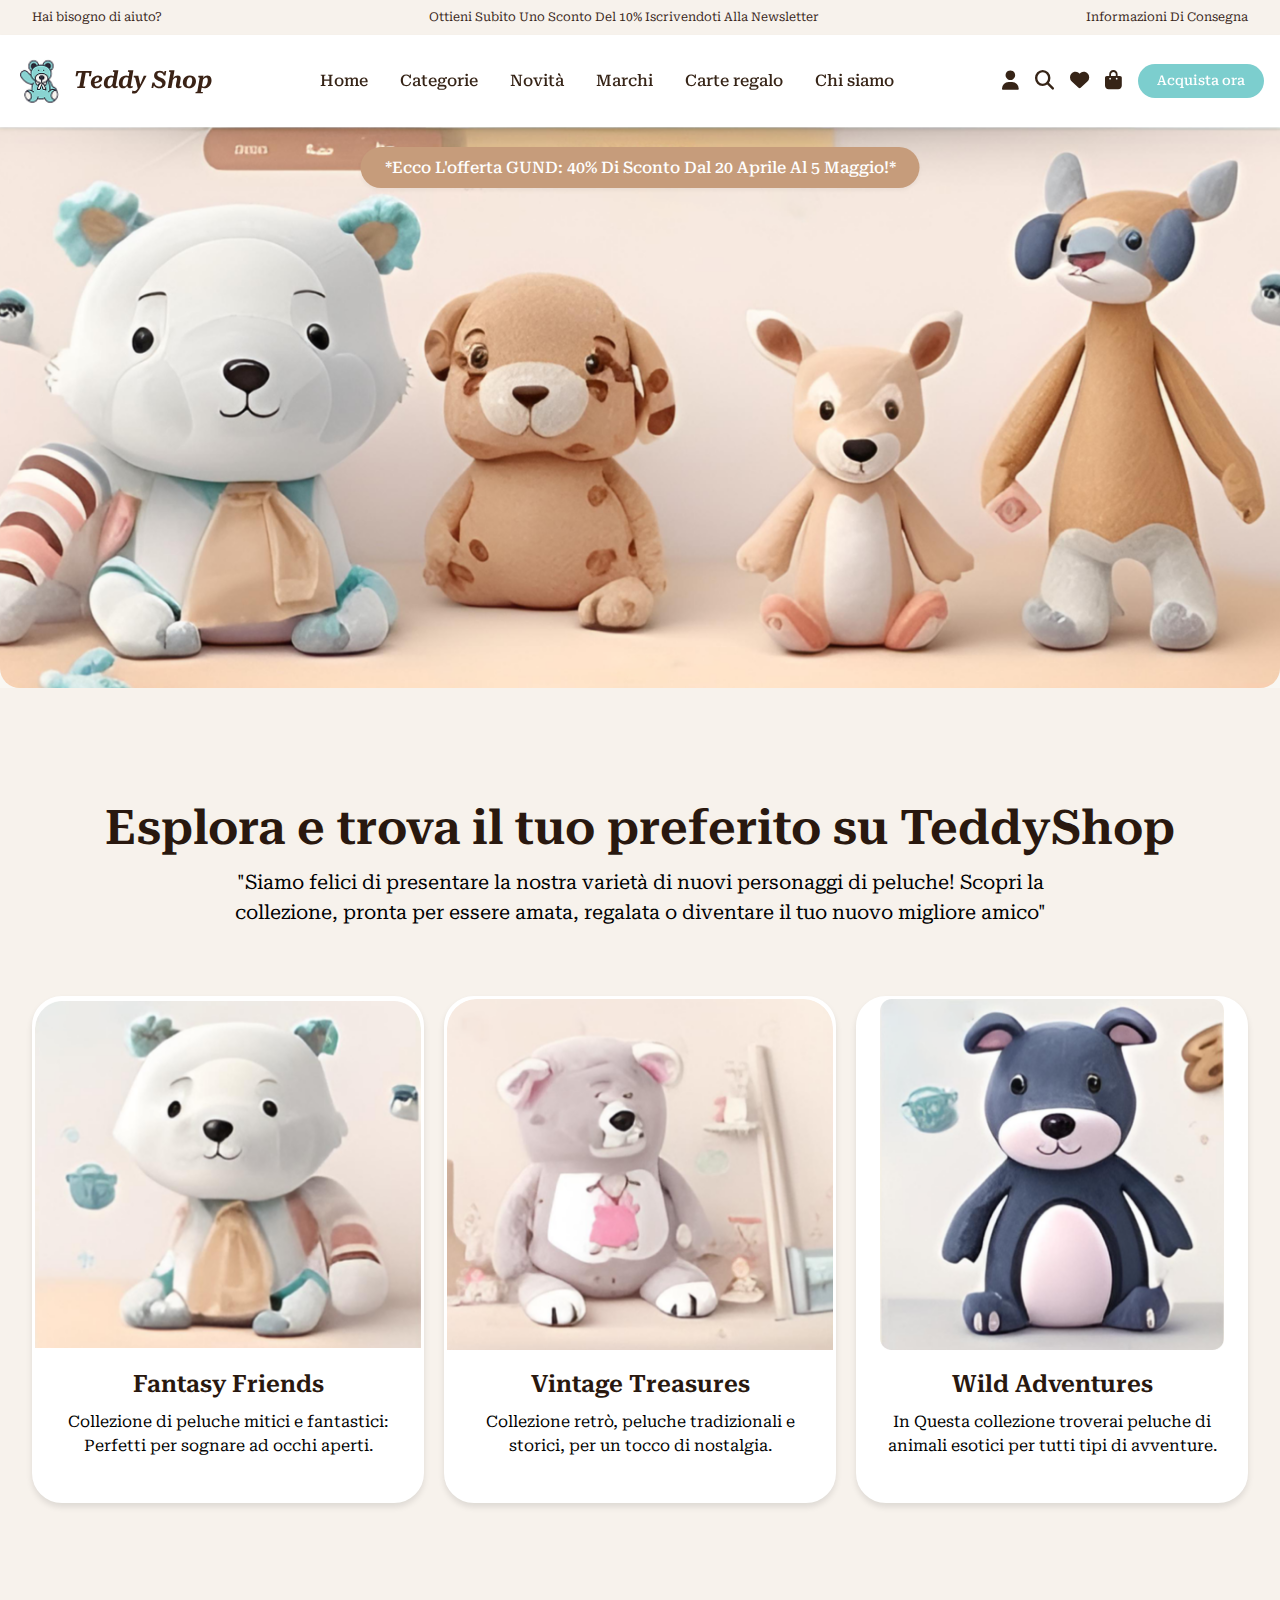
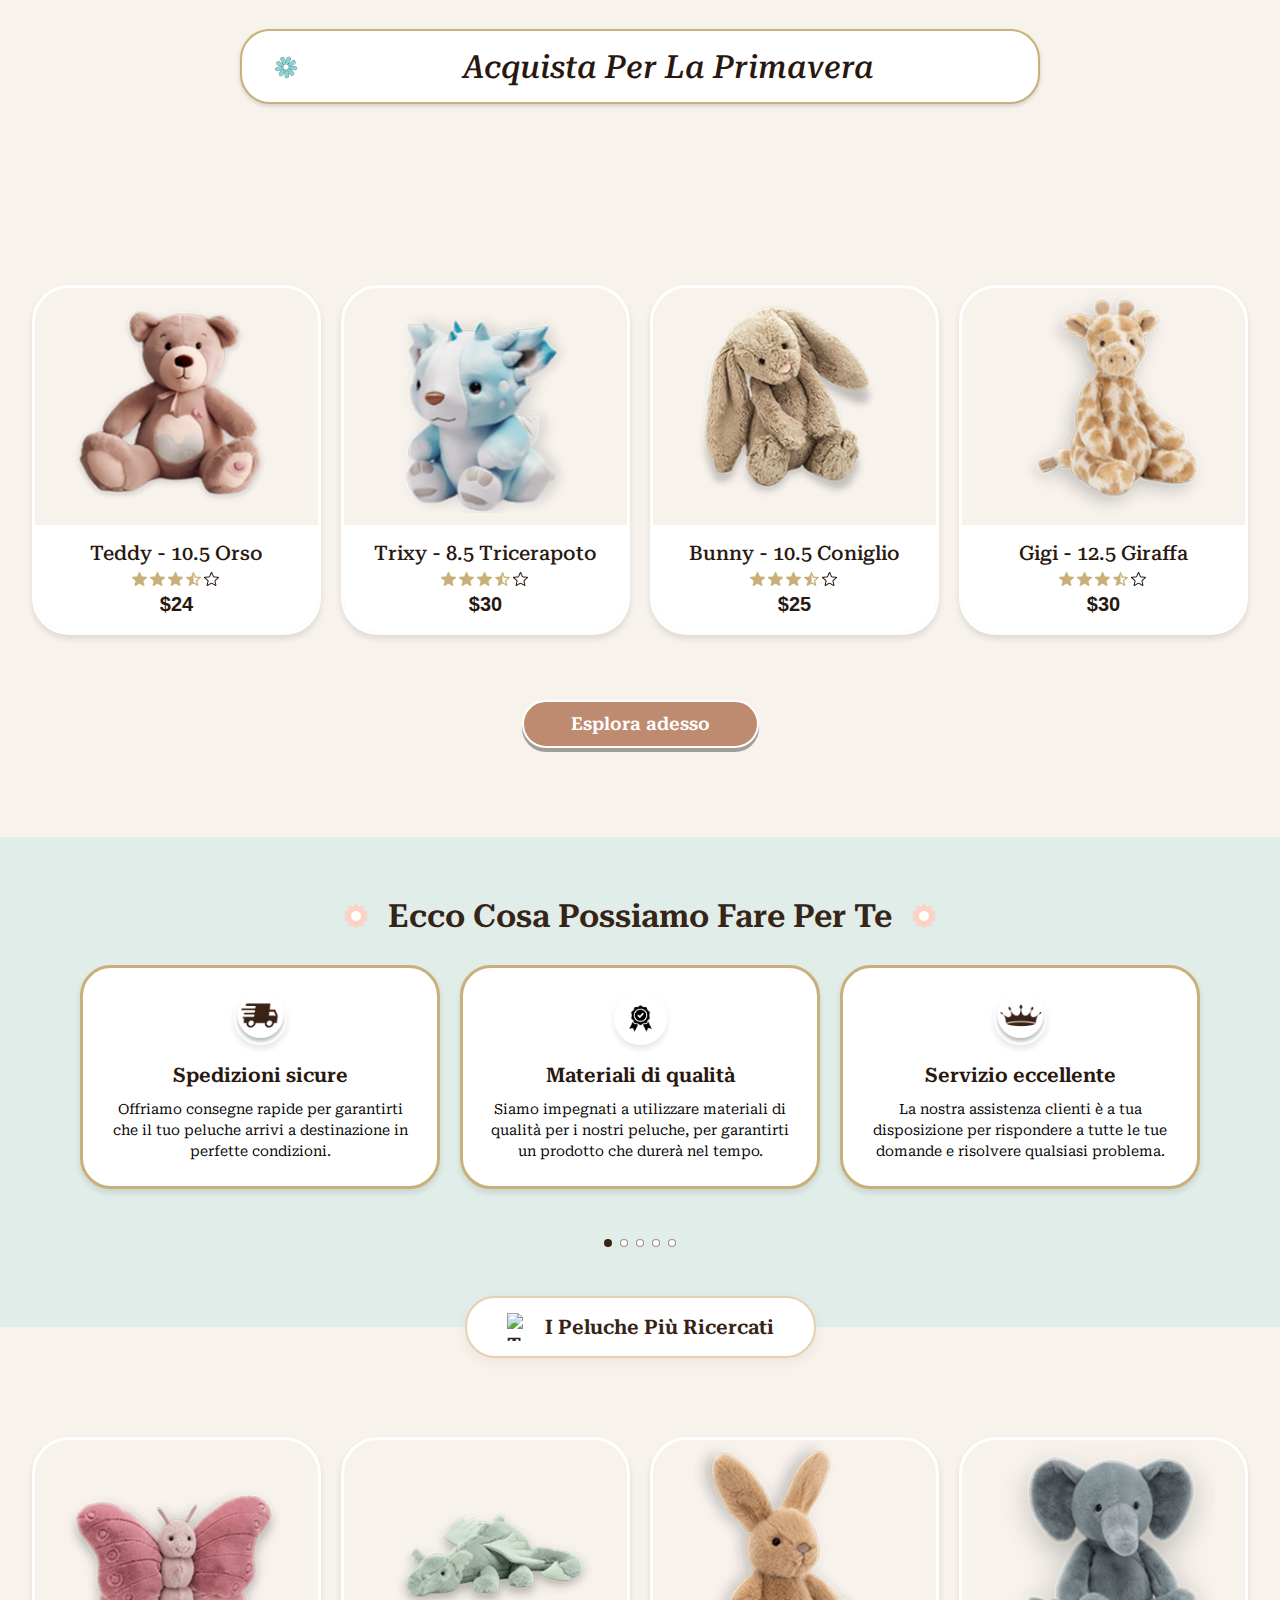
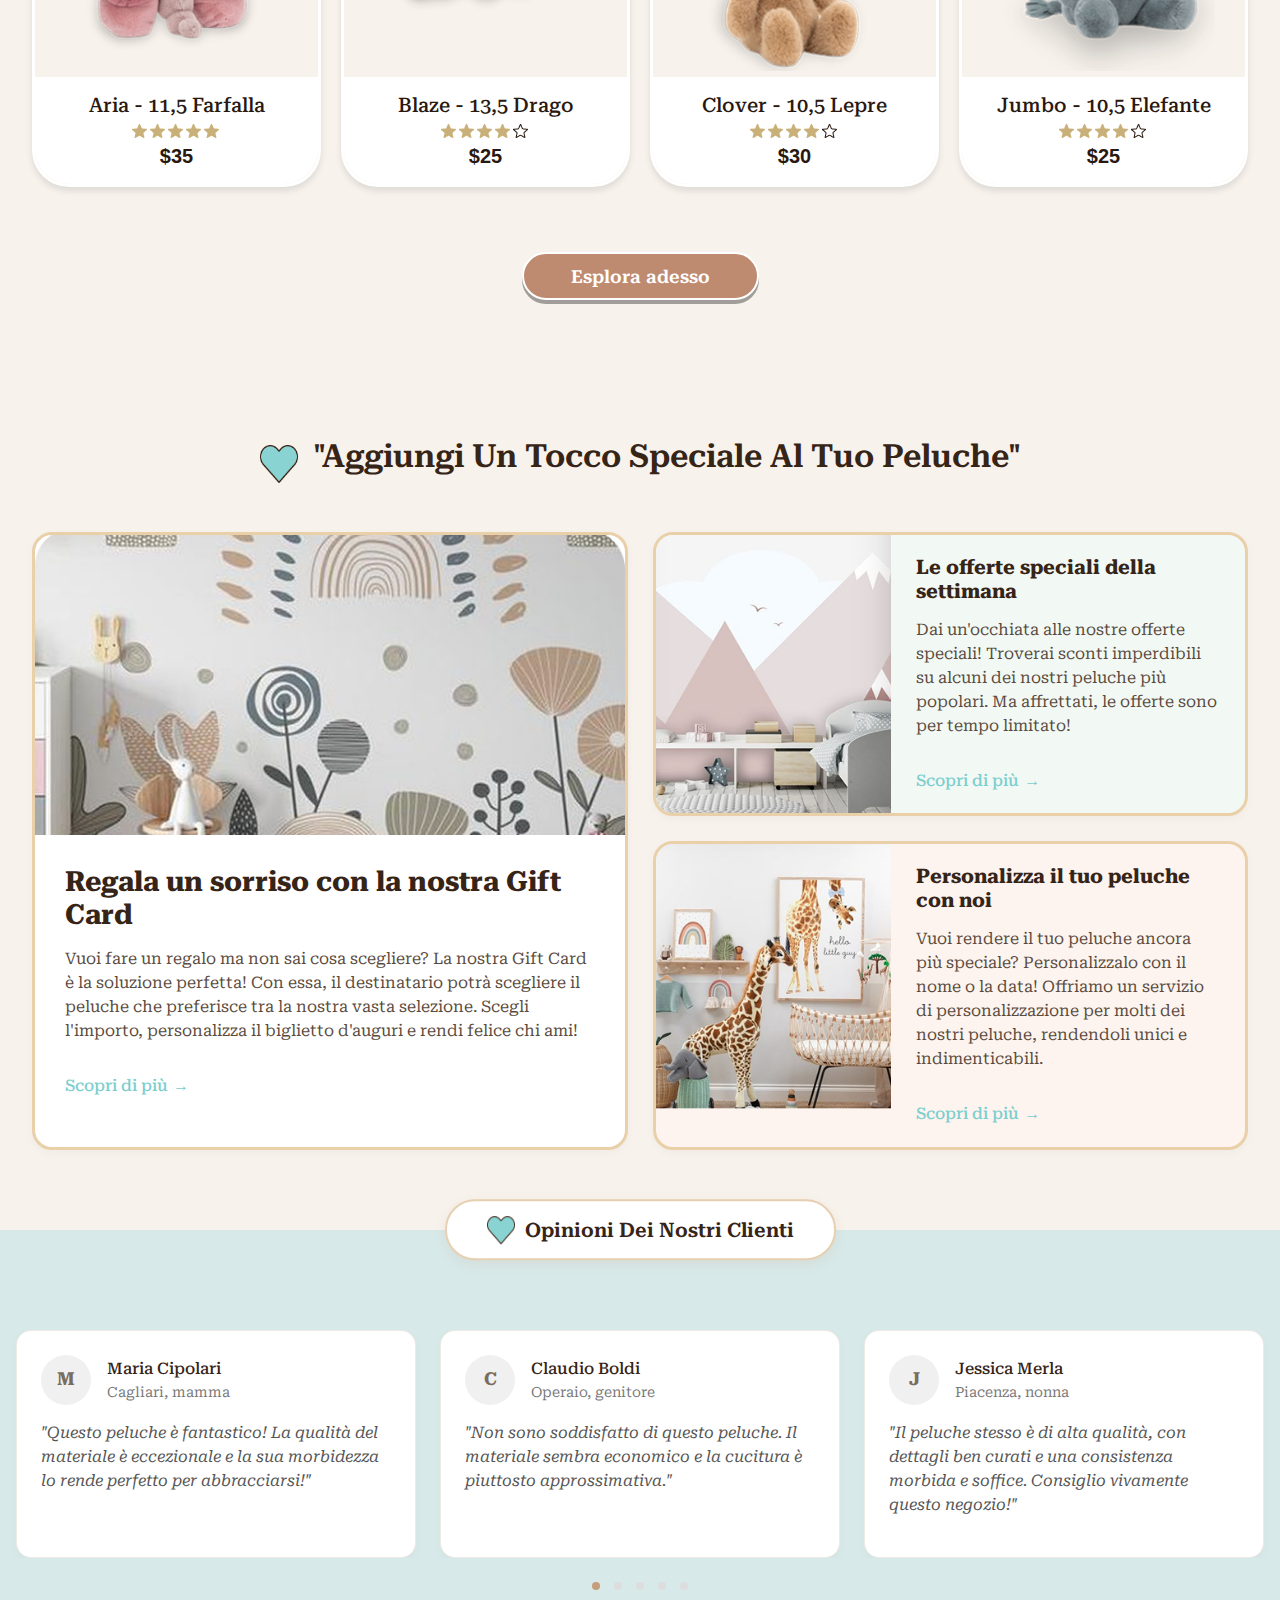
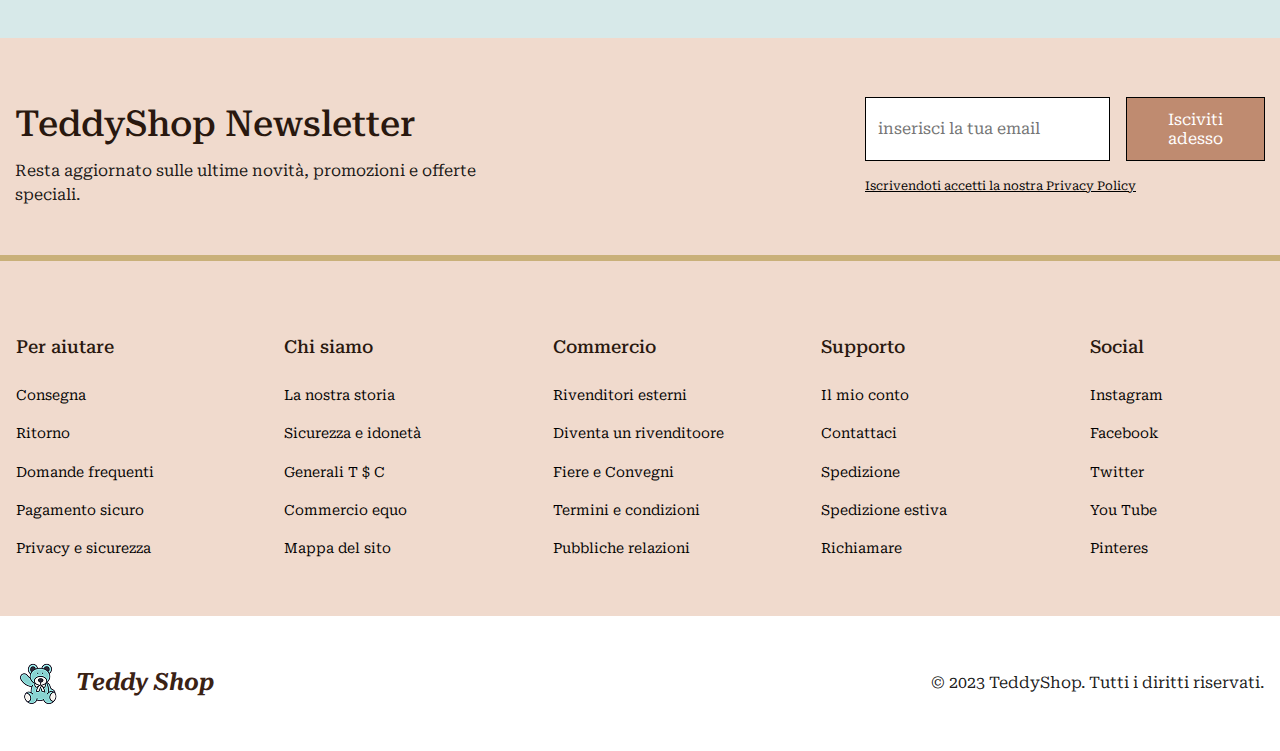
==== commit ea83c43e: "feat(UI): Substituir decoração de imagem por flor CSS na seção Features" ====
--- a/index.html
+++ b/index.html
@@ -301,21 +301,35 @@
 <!-- Features Section -->
 <section class="features-section" aria-labelledby="features-heading">
   <header class="header-container">
-    <img
-      src="images/flower-icon.png"
-      alt=""
-      class="decorative-image"
-      aria-hidden="true"
-    />
+    <div class="flor-decorativa" aria-hidden="true">
+      <div class="petala"></div>
+      <div class="petala"></div>
+      <div class="petala"></div>
+      <div class="petala"></div>
+      <div class="petala"></div>
+      <div class="petala"></div>
+      <div class="petala"></div>
+      <div class="petala"></div>
+      <div class="petala"></div>
+      <div class="petala"></div>
+      <div class="centro"></div>
+    </div>
     <h2 id="features-heading" class="section-title">
       Ecco Cosa Possiamo Fare Per Te
     </h2>
-    <img
-      src="images/flower-icon.png"
-      alt=""
-      class="decorative-image"
-      aria-hidden="true"
-    />
+    <div class="flor-decorativa" aria-hidden="true">
+      <div class="petala"></div>
+      <div class="petala"></div>
+      <div class="petala"></div>
+      <div class="petala"></div>
+      <div class="petala"></div>
+      <div class="petala"></div>
+      <div class="petala"></div>
+      <div class="petala"></div>
+      <div class="petala"></div>
+      <div class="petala"></div>
+      <div class="centro"></div>
+    </div>
   </header>
 
   <div class="features-row">
@@ -709,7 +723,7 @@
     </div>
   </footer>
     
-    <!-- Script per funzionalità interattive -->
-    <script src="script.js"></script>
+<script src="script.js"></script>
+
 </body>
 </html>--- a/style.css
+++ b/style.css
@@ -1,25 +1,9 @@
 /* Import Roboto Serif from Google Fonts */
-@import url('https://fonts.googleapis.com/css2?family=Roboto+Serif:wght@400;500;600;700&display=swap');
-@import url('https://fonts.googleapis.com/css2?family=Roboto+Serif:ital,wght@0,400;0,500;1,600&display=swap');
-
-/* Reset and base styles */
-* {
-    margin: 0;
-    padding: 0;
-    box-sizing: border-box;
-}
-
-body {
-    font-family: 'Roboto Serif', serif;
-    background-color: #F7F2EC;
-    color: #362417;
-    line-height: 1.6;
-    overflow-x: hidden; /* Prevent horizontal scroll from negative margins */
-}
-
-/* Variables for colors */
+@import url('https://fonts.googleapis.com/css2?family=Roboto+Serif:ital,wght@0,400;0,500;0,600;0,700;1,500;1,600&display=swap');
+
+/* CSS Variables */
 :root {
-    /* Main colors */
+    /* Colors */
     --white: #ffffff;
     --off-white: #f9f7f2;
     --light-mint: #d7e9e9;
@@ -27,84 +11,145 @@
     --light-beige: #F7F2EC;
     --beige: #c69c7b;
     --brown: #362417;
+    --dark-brown: #29180f;
     --gold: #e6d0b1;
-    
+    --yellow-gold: #c9b079;
+    --peach: #f0dacd;
+    --light-peach: #fad3c4;
+    --mint-bg: #e1ede9;
+
     /* Font sizes */
-    --font-xs: 14px;
-    --font-sm: 16px;
+    --font-xs: 12px;
+    --font-sm: 14px;
+    --font-base: 16px;
     --font-md: 18px;
-    --font-lg: 22px;
-    --font-xl: 40px;
+    --font-lg: 20px;
+    --font-xl: 24px;
+    --font-2xl: 28px;
+    --font-3xl: 32px;
+    --font-4xl: 36px;
+    --font-5xl: 40px;
+    --font-6xl: 48px;
+
+    /* Spacing */
+    --spacing-xs: 4px;
+    --spacing-sm: 8px;
+    --spacing-md: 16px;
+    --spacing-lg: 24px;
+    --spacing-xl: 32px;
+    --spacing-2xl: 48px;
+    --spacing-3xl: 60px;
+    --spacing-4xl: 80px;
+
+    /* Border radius */
+    --radius-sm: 5px;
+    --radius-md: 15px;
+    --radius-lg: 20px;
+    --radius-xl: 30px;
+    --radius-2xl: 35px;
+    --radius-circle: 50%;
+
+    /* Shadows */
+    --shadow-sm: 0 2px 4px rgba(0, 0, 0, 0.05);
+    --shadow-md: 0 4px 6px rgba(0, 0, 0, 0.1);
+    --shadow-lg: 0 8px 15px rgba(0, 0, 0, 0.15);
+
+    /* Transitions */
+    --transition-fast: 0.2s ease;
+    --transition-normal: 0.3s ease;
+
+    /* Container width */
+    --container-width: 1600px;
+}
+
+/* Reset and base styles */
+* {
+    margin: 0;
+    padding: 0;
+    box-sizing: border-box;
+}
+
+body {
+    font-family: 'Roboto Serif', serif;
+    background-color: var(--light-beige);
+    color: var(--brown);
+    line-height: 1.6;
+    overflow-x: hidden;
+}
+
+img {
+    max-width: 100%;
+    height: auto;
+}
+
+a {
+    text-decoration: none;
+    color: inherit;
+    transition: color var(--transition-fast);
+}
+
+ul, ol {
+    list-style: none;
 }
 
 /* Typography */
 h1, h2, h3, h4, h5, h6 {
     font-family: 'Roboto Serif', serif;
     color: var(--brown);
+    line-height: 1.2;
+    margin-bottom: 0.5em;
 }
 
 h1 {
+    font-size: var(--font-5xl);
+    font-weight: 700;
+}
+
+h2 {
+    font-size: var(--font-3xl);
+    font-weight: 600;
+}
+
+h3 {
     font-size: var(--font-xl);
-    font-weight: 700;
-    margin-bottom: 1rem;
-}
-
-h2 {
-    font-size: var(--font-lg);
     font-weight: 600;
-    margin-bottom: 0.8rem;
-}
-
-h3 {
-    font-size: var(--font-md);
-    font-weight: 600;
-    margin-bottom: 0.6rem;
 }
 
 p {
-    font-size: var(--font-sm);
+    font-size: var(--font-base);
     margin-bottom: 1rem;
 }
 
 /* Layout and containers */
 .container {
     width: 100%;
-    max-width: 100%;
+    max-width: var(--container-width);
     margin: 0 auto;
-    padding: 0;
+    padding: 0 var(--spacing-md);
 }
 
 .main-content {
-    padding: 0;
-    max-width: 100%;
-    width: 100%;
-    box-sizing: border-box;
-    font-size: 0; /* Remove any text node spacing */
+    width: 100%;
+    font-size: 0; /* Remove spacing from text nodes */
 }
 
 .main-content > * {
-  font-size: 1rem; /* Restore font size for actual content */
-}
-
-/* Utility classes */
-.text-center {
-    text-align: center;
+    font-size: var(--font-base); /* Restore font size for actual content */
 }
 
 /* Top bar */
 .top-bar {
     background-color: var(--light-beige);
-    padding: 0.5rem 0;
-    width: 100%;
+    padding: var(--spacing-sm) 0;
 }
 
 .top-bar-content {
     display: flex;
     justify-content: space-between;
     align-items: center;
-    width: 100%;
-    max-width: 1600px;
+    max-width: var(--container-width);
     margin: 0 auto;
+    padding: 0 var(--spacing-md);
 }
 
 .top-bar-item {
@@ -115,33 +160,29 @@
 /* Header and navigation */
 .header {
     background-color: var(--white);
-    box-shadow: 0 2px 10px rgba(0, 0, 0, 0.05);
+    box-shadow: var(--shadow-sm);
     position: sticky;
     top: 0;
     z-index: 100;
-    width: 100%;
 }
 
 .nav-container {
     display: flex;
     justify-content: space-between;
     align-items: center;
-    padding: 1rem 0;
-    width: 100%;
-    max-width: 1600px;
+    padding: var(--spacing-md) 0;
+    max-width: var(--container-width);
     margin: 0 auto;
 }
 
 .logo {
     display: flex;
     align-items: center;
-    text-decoration: none;
 }
 
 .logo img {
     width: 50px;
-    height: auto;
-    margin-right: 0.5rem;
+    margin-right: var(--spacing-sm);
 }
 
 .logo-text {
@@ -152,14 +193,12 @@
 
 .main-nav {
     display: flex;
-    gap: 1.5rem;
+    gap: var(--spacing-xl);
 }
 
 .main-nav a {
-    text-decoration: none;
     color: var(--brown);
     font-weight: 500;
-    transition: color 0.2s;
 }
 
 .main-nav a:hover {
@@ -169,28 +208,36 @@
 .nav-right {
     display: flex;
     align-items: center;
-    gap: 1rem;
+    gap: var(--spacing-md);
 }
 
 .icon-link {
     color: var(--brown);
     font-size: 1.2rem;
-    text-decoration: none;
+}
+
+/* Mobile menu */
+.mobile-menu-btn {
+    display: none;
+    background: none;
+    border: none;
+    font-size: 1.5rem;
+    color: var(--brown);
+    cursor: pointer;
 }
 
 /* Buttons */
-.btn, 
+.btn,
 .acquista-btn,
 .explore-btn,
 .explore-button {
     display: inline-block;
     padding: 0.6rem 1.2rem;
-    border-radius: 30px;
-    text-decoration: none;
+    border-radius: var(--radius-xl);
     font-weight: 500;
     text-align: center;
     cursor: pointer;
-    transition: all 0.3s;
+    transition: all var(--transition-normal);
     border: none;
     outline: none;
     font-family: 'Roboto Serif', serif;
@@ -198,7 +245,7 @@
 
 .acquista-btn {
     background-color: var(--mint);
-    color: white;
+    color: var(--white);
 }
 
 .acquista-btn:hover {
@@ -208,7 +255,7 @@
 
 .explore-btn {
     background-color: var(--beige);
-    color: white;
+    color: var(--white);
     padding: 0.8rem 2.5rem;
     margin: 2rem 0;
 }
@@ -222,18 +269,16 @@
     align-self: center;
     border-radius: 29px;
     background-color: rgba(191, 139, 112, 1);
-    box-shadow: 0px 4px 0px rgba(0, 0, 0, 0.35);
-    border: 2px solid rgba(255, 255, 255, 1);
+    box-shadow: 0 4px 0 rgba(0, 0, 0, 0.35);
+    border: 2px solid var(--white);
     margin-top: 65px;
     min-height: 48px;
     width: 237px;
     max-width: 100%;
     padding: 11px 20px;
-    font-size: 18px;
-    color: rgba(255, 255, 255, 1);
+    font-size: var(--font-md);
+    color: var(--white);
     font-weight: 600;
-    cursor: pointer;
-    transition: transform 0.2s ease;
 }
 
 .explore-button:hover {
@@ -242,7 +287,7 @@
 
 .explore-button:active {
     transform: translateY(2px);
-    box-shadow: 0px 2px 0px rgba(0, 0, 0, 0.35);
+    box-shadow: 0 2px 0 rgba(0, 0, 0, 0.35);
 }
 
 .explore-button:focus {
@@ -253,16 +298,14 @@
 /* Hero Section */
 .hero {
     position: relative;
-    padding: 0;
     margin-bottom: 2rem;
     background-color: var(--off-white);
-    width: 100%;
 }
 
 .hero-image {
     width: 100%;
     height: auto;
-    border-radius: 0 0 20px 20px;
+    border-radius: 0 0 var(--radius-lg) var(--radius-lg);
     display: block;
 }
 
@@ -271,51 +314,44 @@
     background-color: var(--beige);
     color: var(--white);
     padding: 0.5rem 1.5rem;
-    border-radius: 30px;
+    border-radius: var(--radius-xl);
     font-weight: 500;
     position: absolute;
     top: 20px;
     left: 50%;
     transform: translateX(-50%);
     z-index: 10;
-    box-shadow: 0 2px 10px rgba(0, 0, 0, 0.1);
+    box-shadow: var(--shadow-sm);
 }
 
 /* Collections Section */
 .collections-section {
-    background-color: rgba(247, 242, 236, 1);
-    display: flex;
-    padding: 80px 0;
+    background-color: var(--light-beige);
+    display: flex;
+    padding: var(--spacing-4xl) 0;
     flex-direction: column;
-    overflow: hidden;
-    align-items: center;
-    font-family: 'Roboto Serif', -apple-system, Roboto, Helvetica, sans-serif;
-    width: 100%;
-    box-sizing: border-box;
+    align-items: center;
 }
 
 .collections-header {
     display: flex;
     flex-direction: column;
     align-items: center;
-    width: 100%;
-    max-width: 1600px;
-    padding: 0 15px;
+    max-width: var(--container-width);
+    padding: 0 var(--spacing-md);
 }
 
 .collections-title {
-    color: rgba(41, 24, 15, 1);
-    font-size: 48px;
+    color: var(--dark-brown);
+    font-size: var(--font-6xl);
     font-weight: 600;
-    line-height: 1.2;
     text-align: center;
     margin: 0;
 }
 
 .collections-description {
     color: #000000;
-    font-size: 20px;
-    font-weight: 400;
+    font-size: var(--font-lg);
     line-height: 30px;
     text-align: center;
     margin-top: 10px;
@@ -326,10 +362,9 @@
 .collections-container {
     display: flex;
     gap: 20px;
-    width: 100%;
-    max-width: 1600px;
+    max-width: var(--container-width);
     margin: 53px auto 0;
-    padding: 0 15px;
+    padding: 0 var(--spacing-md);
 }
 
 .collection-card {
@@ -339,10 +374,10 @@
 }
 
 .card-content {
-    border-radius: 28px;
-    background-color: rgba(255, 255, 255, 1);
-    box-shadow: 0px 4px 4px rgba(0, 0, 0, 0.25);
-    border: 3px solid rgba(255, 255, 255, 1);
+    border-radius: var(--radius-xl);
+    background-color: var(--white);
+    box-shadow: var(--shadow-md);
+    border: 3px solid var(--white);
     display: flex;
     flex-grow: 1;
     padding-bottom: 26px;
@@ -350,12 +385,12 @@
     align-items: center;
     text-align: center;
     height: 100%;
-    transition: transform 0.3s, box-shadow 0.3s;
+    transition: transform var(--transition-normal), box-shadow var(--transition-normal);
 }
 
 .card-content:hover {
     transform: translateY(-5px);
-    box-shadow: 0 8px 15px rgba(0, 0, 0, 0.08);
+    box-shadow: var(--shadow-lg);
 }
 
 .card-image {
@@ -363,23 +398,21 @@
     object-fit: contain;
     object-position: center;
     width: 100%;
-    border-radius: 28px 28px 0 0;
+    border-radius: var(--radius-xl) var(--radius-xl) 0 0;
     align-self: stretch;
 }
 
 .card-title {
-    color: rgba(41, 24, 15, 1);
-    font-size: 24px;
+    color: var(--dark-brown);
+    font-size: var(--font-xl);
     font-weight: 600;
-    line-height: 1.3;
     margin-top: 20px;
     margin-bottom: 0;
 }
 
 .card-description {
     color: #000000;
-    font-size: 16px;
-    font-weight: 400;
+    font-size: var(--font-base);
     line-height: 24px;
     margin-top: 11px;
     padding: 0 10px;
@@ -392,7 +425,7 @@
     align-items: center;
     width: 100%;
     height: 120px;
-    margin: 2rem auto 3rem;
+    margin: var(--spacing-lg) auto var(--spacing-2xl);
 }
 
 .spring-banner__container {
@@ -402,27 +435,27 @@
     width: 80%;
     max-width: 800px;
     height: 75px;
-    border: 2px solid #c9b079;
-    border-radius: 62px;
-    box-shadow: 0px 2px 4px 0px rgba(0, 0, 0, 0.15);
+    border: 2px solid var(--yellow-gold);
+    border-radius: var(--radius-xl);
+    box-shadow: 0 2px 4px rgba(0, 0, 0, 0.15);
     padding: 0 40px 0 25px;
-    background-color: #fff;
+    background-color: var(--white);
 }
 
 .spring-banner__icon {
     width: 48px;
     height: 48px;
     object-fit: contain;
-    margin-right: 20px;
+    margin-right: var(--spacing-lg);
     flex-shrink: 0;
 }
 
 .spring-banner__title {
     font-family: "Roboto Serif", serif;
-    font-size: 32px;
+    font-size: var(--font-3xl);
     font-style: italic;
     font-weight: 500;
-    color: #29180f;
+    color: var(--dark-brown);
     text-align: center;
     width: 100%;
     margin: 0;
@@ -430,21 +463,28 @@
 
 /* Product Showcase */
 .product-showcase {
-    background-color: rgba(247, 242, 236, 1);
-    display: flex;
-    padding: 89px 0;
+    background-color: var(--light-beige);
+    display: flex;
+    padding: 50px 0 89px;
+    margin-top: 0; /* Removed margin to place title exactly between sections */
     flex-direction: column;
-    overflow: hidden;
     align-items: stretch;
     width: 100%;
-    box-sizing: border-box;
+    position: relative;
+    z-index: 1;
+    border-top: none; /* Ensure no border between sections */
+}
+
+/* Add extra spacing for the first item to accommodate the title */
+.product-showcase .product-container {
+    margin-top: 60px; /* Increased to allow space for the title */
 }
 
 .product-container {
     width: 100%;
-    max-width: 1600px;
+    max-width: var(--container-width);
     margin: 0 auto;
-    padding: 0 15px;
+    padding: 0 var(--spacing-md);
 }
 
 .product-grid {
@@ -467,9 +507,9 @@
 
 .product-image-wrapper {
     border-radius: 37px;
-    background-color: rgba(247, 242, 236, 1);
-    box-shadow: 0px 4px 4px rgba(0, 0, 0, 0.25);
-    border: 3px solid rgba(255, 255, 255, 1);
+    background-color: var(--light-beige);
+    box-shadow: var(--shadow-md);
+    border: 3px solid var(--white);
     display: flex;
     flex-grow: 1;
     padding: 0;
@@ -478,12 +518,12 @@
     justify-content: space-between;
     width: 100%;
     min-height: 350px;
-    transition: transform 0.3s, box-shadow 0.3s;
+    transition: transform var(--transition-normal), box-shadow var(--transition-normal);
 }
 
 .product-image-wrapper:hover {
     transform: translateY(-5px);
-    box-shadow: 0px 8px 8px rgba(0, 0, 0, 0.25);
+    box-shadow: 0 8px 8px rgba(0, 0, 0, 0.25);
 }
 
 .product-showcase .product-image {
@@ -498,8 +538,8 @@
 }
 
 .product-info {
-    border-radius: 0px 0px 35px 35px;
-    background-color: rgba(255, 255, 255, 1);
+    border-radius: 0 0 35px 35px;
+    background-color: var(--white);
     display: flex;
     width: 100%;
     padding: 16px 20px;
@@ -508,11 +548,10 @@
 }
 
 .product-showcase .product-title {
-    color: rgba(41, 24, 15, 1);
-    font-size: 20px;
-    font-family: "Roboto Serif", -apple-system, Roboto, Helvetica, sans-serif;
+    color: var(--dark-brown);
+    font-size: var(--font-lg);
+    font-family: "Roboto Serif", sans-serif;
     font-weight: 500;
-    line-height: 1.3;
     text-align: center;
     align-self: stretch;
     margin: 0;
@@ -543,149 +582,183 @@
 }
 
 .product-showcase .product-price {
-    color: rgba(41, 24, 15, 1);
-    font-size: 20px;
-    font-family: Roboto, -apple-system, Roboto, Helvetica, sans-serif;
+    color: var(--dark-brown);
+    font-size: var(--font-lg);
+    font-family: Roboto, sans-serif;
     font-weight: 600;
     text-align: center;
     margin: 7px 0 0 0;
 }
 
-/* Features Section - FULL WIDTH */
+/* Section titles with decorative wrappers - REDESIGNED FOR PERFECT CENTERING */
+.section-title-container {
+    text-align: center;
+    width: 100%;
+    position: relative;
+    z-index: 30;
+    display: flex;
+    justify-content: center;
+}
+
+.section-title-wrapper {
+    display: inline-flex;
+    align-items: center;
+    justify-content: center;
+    background-color: var(--white);
+    border: 2px solid var(--gold);
+    border-radius: var(--radius-xl);
+    padding: 0.8rem 2.5rem;
+    font-size: var(--font-lg);
+    font-weight: 600;
+    color: var(--brown);
+    box-shadow: 0 4px 12px rgba(198, 156, 123, 0.15);
+    position: relative;
+    max-width: 90%;
+    margin: 0 auto;
+    z-index: 50; /* Ensure it appears above the background */
+}
+
+/* Position for product showcase title - IMPROVED POSITIONING */
+.product-showcase .section-title-container {
+    position: absolute;
+    top: 0;
+    left: 0;
+    width: 100%;
+    height: 40px; /* Set a fixed height */
+    z-index: 40;
+    transform: translateY(-50%); /* Key for perfect centering between sections */
+    display: flex;
+    justify-content: center;
+    align-items: center;
+    /* Force the container to sit half on each color */
+    background: linear-gradient(to bottom, var(--mint-bg) 50%, var(--light-beige) 50%);
+    padding: 0;
+    margin: 0;
+}
+
+/* Position for reviews section title - also centered between sections */
+.reviews-section .section-title-container {
+    position: absolute;
+    top: 0;
+    left: 0;
+    width: 100%;
+    z-index: 40;
+    transform: translateY(-50%); /* Key for perfect centering between sections */
+}
+
+.section-title-wrapper img {
+    width: 28px;
+    height: 28px;
+    margin-right: 10px;
+}
+
+/* Features Section - Full Width */
 .features-section {
-  background-color: rgba(225, 237, 233, 1);
-  display: flex;
-  padding: 40px 0;
-  flex-direction: column;
-  overflow: hidden;
-  align-items: center;
-  margin: 4rem 0;
-  width: 100vw;
-  max-width: 100vw;
-  box-sizing: border-box;
-  margin-left: calc(-50vw + 50%);
-  margin-right: calc(-50vw + 50%);
-  position: relative;
+    background-color: var(--mint-bg);
+    display: flex;
+    padding: 60px 0 80px;
+    flex-direction: column;
+    align-items: center;
+    width: 100vw;
+    max-width: 100vw;
+    margin-left: calc(-50vw + 50%);
+    margin-right: calc(-50vw + 50%);
+    position: relative;
+    z-index: 0;
+    margin-bottom: 0; /* Removed margin to align perfectly with product showcase */
 }
 
 .header-container {
-  display: flex;
-  width: 100%;
-  max-width: 1200px;
-  align-items: center;
-  justify-content: center;
-  gap: 26px;
-  font-family: "Roboto Serif", -apple-system, Roboto, Helvetica, sans-serif;
-  font-size: 32px; /* Reduced font size */
-  color: rgba(41, 24, 15, 1);
-  font-weight: 600;
-  text-align: center;
-  line-height: 1.2;
-  flex-wrap: wrap;
-  padding: 0 15px;
-  margin-bottom: 30px; /* Added margin bottom */
-}
-
-.decorative-image {
-  aspect-ratio: 1.02;
-  object-fit: contain;
-  object-position: center;
-  width: 40px; /* Reduced size */
-  height: 40px; /* Reduced size */
-  background-color: rgba(236, 215, 202, 1);
-  flex-shrink: 0;
-  border-radius: 50%;
+    display: flex;
+    width: 100%;
+    max-width: 1200px;
+    align-items: center;
+    justify-content: center;
+    gap: 0;
+    font-family: "Roboto Serif", sans-serif;
+    font-size: var(--font-3xl);
+    color: var(--dark-brown);
+    font-weight: 600;
+    text-align: center;
+    line-height: 1.2;
+    flex-wrap: nowrap;
+    padding: 0 var(--spacing-md);
+    margin-bottom: 30px;
+    position: relative;
 }
 
 .features-section .section-title {
-  flex-grow: 1;
-  flex-shrink: 1;
-  width: auto; /* Changed from fixed width */
-  text-align: center;
-  margin-bottom: 0;
-  text-transform: capitalize;
-  font-size: 32px; /* Explicitly set font size */
+    margin: 0 12px;
+    position: relative;
+    z-index: 1;
+    white-space: nowrap;
+    font-size: var(--font-3xl);
 }
 
 .features-row {
-  display: flex;
-  width: 100%;
-  max-width: 1200px; /* Reduced from 1600px */
-  margin: 0 auto;
-  align-items: stretch;
-  gap: 20px;
-  justify-content: center; /* Changed to center */
-  flex-wrap: wrap; /* Allow wrapping for smaller screens */
-  padding: 0 15px;
+    display: flex;
+    width: 100%;
+    max-width: 1200px;
+    margin: 0 auto;
+    align-items: stretch;
+    gap: 20px;
+    justify-content: center;
+    flex-wrap: wrap;
+    padding: 0 var(--spacing-md);
 }
 
 .feature-card {
-  border-radius: 31px;
-  background-color: rgba(255, 255, 255, 1);
-  box-shadow: 0px 4px 4px rgba(0, 0, 0, 0.25);
-  border: 3px solid rgba(201, 176, 121, 1);
-  display: flex;
-  padding: 20px;
-  flex-direction: column;
-  align-items: center;
-  font-family: "Roboto Serif", -apple-system, Roboto, Helvetica, sans-serif;
-  text-align: center;
-  width: calc(33.33% - 14px); /* Keep width calculation */
-  min-width: 280px; /* Added min-width */
-  max-width: 360px; /* Added max-width */
-  margin-bottom: 20px; /* Added margin bottom */
+    border-radius: 31px;
+    background-color: var(--white);
+    box-shadow: var(--shadow-md);
+    border: 3px solid var(--yellow-gold);
+    display: flex;
+    padding: var(--spacing-lg);
+    flex-direction: column;
+    align-items: center;
+    font-family: "Roboto Serif", sans-serif;
+    text-align: center;
+    width: calc(33.33% - 14px);
+    min-width: 280px;
+    max-width: 360px;
+    margin-bottom: 20px;
 }
 
 .feature-icon {
-  aspect-ratio: 1;
-  object-fit: contain;
-  object-position: center;
-  width: 53px;
-  border-radius: 33px;
-  box-shadow: 0px 4px 4px rgba(0, 0, 0, 0.25);
-  margin-bottom: 10px; /* Added margin bottom */
+    aspect-ratio: 1;
+    object-fit: contain;
+    object-position: center;
+    width: 53px;
+    border-radius: 33px;
+    box-shadow: var(--shadow-md);
+    margin-bottom: 10px;
 }
 
 .feature-title {
-  color: rgba(41, 24, 15, 1);
-  font-size: 22px;
-  font-weight: 600;
-  line-height: 1.4;
-  margin-top: 6px;
-  margin-bottom: 10px;
+    color: var(--dark-brown);
+    font-size: var(--font-lg);
+    font-weight: 600;
+    line-height: 1.4;
+    margin-top: 6px;
+    margin-bottom: 10px;
 }
 
 .feature-description {
-  color: #000000;
-  font-size: 14px;
-  font-weight: 400;
-  line-height: 21px;
-  align-self: stretch;
-  margin-top: 0;
-  margin-bottom: 0;
+    color: #000000;
+    font-size: var(--font-sm);
+    line-height: 21px;
+    align-self: stretch;
+    margin-top: 0;
+    margin-bottom: 0;
 }
 
 .slider-navigation {
-  display: flex;
-  margin-top: 30px;
-  align-items: center;
-  gap: 8px;
-  justify-content: center;
-  margin-bottom: 0;
-}
-
-/* Fix for smaller screens - explicit breakpoints for feature cards */
-@media (max-width: 991px) {
-  .feature-card {
-      width: calc(50% - 20px);
-  }
-}
-
-@media (max-width: 768px) {
-  .feature-card {
-      width: 100%;
-      max-width: 450px;
-  }
+    display: flex;
+    margin-top: 30px;
+    align-items: center;
+    gap: 8px;
+    justify-content: center;
+    margin-bottom: 0;
 }
 
 .dot {
@@ -700,7 +773,7 @@
 }
 
 .dot-inactive {
-    background-color: rgba(255, 255, 255, 1);
+    background-color: var(--white);
     border-radius: 50%;
     border: 1px solid rgba(58, 34, 21, 0.5);
     display: flex;
@@ -710,39 +783,12 @@
     cursor: pointer;
 }
 
-/* Section titles with decorative wrappers */
-.section-title-container {
-    text-align: center;
-    margin: 3rem 0 2.5rem;
-    width: 100%;
-    max-width: 1600px;
-    padding: 0 15px;
-}
-
-.section-title-wrapper {
-    display: inline-flex;
-    align-items: center;
-    background-color: var(--white);
-    border: 2px solid var(--gold);
-    border-radius: 30px;
-    padding: 0.8rem 2.5rem;
-    font-size: 22px;
-    font-weight: 600;
-    color: var(--brown);
-    box-shadow: 0 4px 12px rgba(198, 156, 123, 0.15);
-}
-
-.section-title-wrapper img {
-    width: 28px;
-    height: 28px;
-    margin-right: 10px;
-}
-
 /* Special title section */
 .special-title-section {
     text-align: center;
     margin: 3rem 0 2.5rem;
     width: 100%;
+    position: relative;
 }
 
 .heart-icon-title-container {
@@ -759,7 +805,7 @@
 }
 
 .heart-icon-title-container h2 {
-    font-size: 32px;
+    font-size: var(--font-3xl);
     color: var(--brown);
     font-weight: 600;
 }
@@ -771,9 +817,8 @@
     grid-template-rows: auto auto;
     gap: 25px;
     margin-bottom: 4rem;
-    max-width: 1600px;
-    padding: 0 15px;
-    box-sizing: border-box;
+    max-width: var(--container-width);
+    padding: 0 var(--spacing-md);
     margin-left: auto;
     margin-right: auto;
 }
@@ -782,7 +827,7 @@
     grid-column: 1;
     grid-row: 1 / span 2;
     background-color: var(--white);
-    border-radius: 20px;
+    border-radius: var(--radius-lg);
     overflow: hidden;
     border: 3px solid #e9d0a9;
     box-shadow: 0 3px 10px rgba(0, 0, 0, 0.03);
@@ -799,7 +844,7 @@
 }
 
 .gift-card-section .special-title {
-    font-size: 28px;
+    font-size: var(--font-2xl);
     margin-bottom: 15px;
 }
 
@@ -807,7 +852,7 @@
     grid-column: 2;
     grid-row: 1;
     background-color: #f2f9f5;
-    border-radius: 20px;
+    border-radius: var(--radius-lg);
     overflow: hidden;
     border: 3px solid #e9d0a9;
     display: flex;
@@ -831,7 +876,7 @@
     grid-column: 2;
     grid-row: 2;
     background-color: #fdf4ef;
-    border-radius: 20px;
+    border-radius: var(--radius-lg);
     overflow: hidden;
     border: 3px solid #e9d0a9;
     display: flex;
@@ -856,7 +901,7 @@
 }
 
 .special-title {
-    font-size: 22px;
+    font-size: var(--font-lg);
     font-weight: 700;
     color: var(--brown);
     margin-bottom: 15px;
@@ -864,7 +909,7 @@
 }
 
 .special-text {
-    font-size: 16px;
+    font-size: var(--font-base);
     color: #5a4a3d;
     margin-bottom: 20px;
     line-height: 1.5;
@@ -872,7 +917,7 @@
 }
 
 .discover-more {
-    font-size: 16px;
+    font-size: var(--font-base);
     font-weight: 500;
     color: var(--mint);
     text-decoration: none;
@@ -884,7 +929,7 @@
 .discover-more:after {
     content: "→";
     margin-left: 5px;
-    transition: transform 0.2s;
+    transition: transform var(--transition-fast);
 }
 
 .discover-more:hover:after {
@@ -895,17 +940,22 @@
     text-decoration: underline;
 }
 
-/* Reviews Section - FULL WIDTH */
+/* Reviews Section - Full Width */
 .reviews-section {
-    padding: 3rem 0;
-    margin-bottom: 0;
+    padding: 50px 0 3rem 0;
+    margin-top: 80px; /* Adjusted to create space for centered title */
     background-color: var(--light-mint);
     width: 100vw;
     max-width: 100vw;
-    box-sizing: border-box;
     margin-left: calc(-50vw + 50%);
     margin-right: calc(-50vw + 50%);
     position: relative;
+    z-index: 0;
+}
+
+/* Add extra spacing for testimonials to accommodate the title */
+.reviews-section .testimonials-carousel {
+    margin-top: 50px; /* Increased to allow space for the title */
 }
 
 /* Carousel indicators */
@@ -913,12 +963,11 @@
     display: flex;
     justify-content: center;
     gap: 0.5rem;
-    margin: 1.5rem 0;
-    max-width: 1600px;
+    margin: 1.5rem 0 0;
+    max-width: var(--container-width);
     margin-left: auto;
     margin-right: auto;
-    padding: 0 15px;
-    margin-bottom: 0;
+    padding: 0 var(--spacing-md);
 }
 
 .indicator {
@@ -927,7 +976,7 @@
     background-color: #ddd;
     border-radius: 50%;
     cursor: pointer;
-    transition: background-color 0.2s;
+    transition: background-color var(--transition-fast);
     margin: 0 3px;
 }
 
@@ -939,9 +988,9 @@
 .testimonials-carousel {
     position: relative;
     overflow: hidden;
-    max-width: 1600px;
+    max-width: var(--container-width);
     margin: 0 auto;
-    padding: 0 15px;
+    padding: 0 var(--spacing-md);
 }
 
 .testimonials-container {
@@ -963,7 +1012,7 @@
 .testimonial-card {
     padding: 1.5rem;
     background-color: var(--white);
-    border-radius: 15px;
+    border-radius: var(--radius-md);
     border: 1px solid rgba(230, 225, 215, 0.7);
     box-shadow: 0 3px 8px rgba(0, 0, 0, 0.03);
 }
@@ -985,17 +1034,17 @@
     justify-content: center;
     font-weight: bold;
     margin-right: 1rem;
-    font-size: 18px;
+    font-size: var(--font-md);
 }
 
 .testimonial-name {
     font-weight: 500;
-    font-size: 16px;
+    font-size: var(--font-base);
     color: var(--brown);
 }
 
 .testimonial-info {
-    font-size: 14px;
+    font-size: var(--font-sm);
     color: #777;
 }
 
@@ -1011,20 +1060,10 @@
     color: #7a6c5d;
 }
 
-/* Mobile menu */
-.mobile-menu-btn {
-    display: none;
-    background: none;
-    border: none;
-    font-size: 1.5rem;
-    color: var(--brown);
-    cursor: pointer;
-}
-
 /* Footer styles */
 .footer {
-    padding: 0 0 0;
-    background-color: #f0dacd;
+    padding: 0;
+    background-color: var(--peach);
     width: 100%;
     margin-top: 0;
 }
@@ -1035,7 +1074,7 @@
     align-items: flex-start;
     margin-bottom: 48px;
     width: 100%;
-    max-width: 1600px;
+    max-width: var(--container-width);
     margin-left: auto;
     margin-right: auto;
     padding: 59px 15px 0;
@@ -1046,9 +1085,9 @@
 }
 
 .newsletter-title {
-    color: #29180f;
+    color: var(--dark-brown);
     font-family: "Roboto Serif", serif;
-    font-size: 36px;
+    font-size: var(--font-4xl);
     font-weight: 500;
     line-height: 150%;
     margin-bottom: 8px;
@@ -1058,8 +1097,7 @@
 .newsletter-description {
     color: rgba(0, 0, 0, 0.9);
     font-family: "Roboto Serif", serif;
-    font-size: 16px;
-    font-weight: 400;
+    font-size: var(--font-base);
     line-height: 150%;
     margin: 0;
 }
@@ -1070,8 +1108,8 @@
 
 .newsletter-form {
     display: flex;
-    gap: 16px;
-    margin-bottom: 16px;
+    gap: var(--spacing-md);
+    margin-bottom: var(--spacing-md);
 }
 
 .newsletter-input {
@@ -1079,17 +1117,17 @@
     padding: 12px;
     border: 1px solid #000;
     font-family: "Roboto Serif", serif;
-    font-size: 16px;
+    font-size: var(--font-base);
     color: #505050;
-    background-color: #fff;
+    background-color: var(--white);
 }
 
 .newsletter-button {
     padding: 12px 24px;
     border: 1px solid #000;
-    color: #fff;
+    color: var(--white);
     font-family: "Roboto Serif", serif;
-    font-size: 16px;
+    font-size: var(--font-base);
     cursor: pointer;
     background-color: #bf8b70;
 }
@@ -1103,7 +1141,7 @@
 .newsletter-privacy {
     color: #000;
     font-family: "Roboto Serif", serif;
-    font-size: 12px;
+    font-size: var(--font-xs);
     text-decoration: underline;
     margin: 0;
 }
@@ -1111,7 +1149,7 @@
 .divider {
     height: 6px;
     margin: 0;
-    background-color: #c9b079;
+    background-color: var(--yellow-gold);
 }
 
 .footer-links {
@@ -1120,11 +1158,11 @@
     padding: 72px 0 48px;
     gap: 94px;
     width: 100%;
-    max-width: 1600px;
+    max-width: var(--container-width);
     margin-left: auto;
     margin-right: auto;
-    padding-left: 15px;
-    padding-right: 15px;
+    padding-left: var(--spacing-md);
+    padding-right: var(--spacing-md);
 }
 
 .footer-column {
@@ -1132,12 +1170,12 @@
 }
 
 .footer-heading {
-    color: #29180f;
+    color: var(--dark-brown);
     font-family: "Roboto Serif", serif;
-    font-size: 18px;
+    font-size: var(--font-md);
     font-weight: 500;
     line-height: 150%;
-    margin-bottom: 16px;
+    margin-bottom: var(--spacing-md);
     margin-top: 0;
 }
 
@@ -1150,8 +1188,8 @@
 .footer-link {
     color: #000;
     font-family: "Roboto Serif", serif;
-    font-size: 14px;
-    padding: 8px 0;
+    font-size: var(--font-sm);
+    padding: var(--spacing-sm) 0;
     cursor: pointer;
     text-decoration: none;
     display: inline-block;
@@ -1166,7 +1204,7 @@
 .credits {
     margin: 0;
     padding: 39px 0;
-    background-color: #fff;
+    background-color: var(--white);
 }
 
 .credits-content {
@@ -1174,9 +1212,9 @@
     justify-content: space-between;
     align-items: center;
     width: 100%;
-    max-width: 1600px;
+    max-width: var(--container-width);
     margin: 0 auto;
-    padding: 0 15px;
+    padding: 0 var(--spacing-md);
 }
 
 .logo-container {
@@ -1193,7 +1231,7 @@
 .logo-text {
     color: #3a2215;
     font-family: "Roboto Serif", serif;
-    font-size: 24px;
+    font-size: var(--font-xl);
     font-style: italic;
     font-weight: 600;
     line-height: 83%;
@@ -1203,39 +1241,87 @@
 .copyright {
     color: rgba(0, 0, 0, 0.9);
     font-family: "Roboto Serif", serif;
-    font-size: 16px;
-}
-
-/* Para telas muito grandes, centralizar o conteúdo */
-@media (min-width: 1600px) {
-    .nav-container,
-    .collections-header,
-    .collections-container,
-    .product-container,
-    .features-row,
-    .special-sections-grid,
-    .testimonials-carousel,
-    .indicators,
-    .newsletter,
-    .footer-links,
-    .credits-content {
-        padding-left: 15px;
-        padding-right: 15px;
-    }
+    font-size: var(--font-base);
+}
+
+/* Flower for feature section title */
+.flor-decorativa {
+    position: relative;
+    width: 24px; 
+    height: 24px;
+    flex-shrink: 0;
+    display: inline-block;
+    margin: 0 8px;
+}
+
+.flor-decorativa .centro {
+    position: absolute;
+    width: 10px; 
+    height: 10px; 
+    background-color: var(--white);
+    border-radius: 50%;
+    top: 50%;
+    left: 50%;
+    transform: translate(-50%, -50%);
+    z-index: 2;
+}
+  
+.flor-decorativa .petala {
+    position: absolute;
+    width: 7px; 
+    height: 12px;
+    background-color: var(--light-peach);
+    border-radius: 50% 50% 50% 50%;
+    top: 50%;
+    left: 50%;
+    transform-origin: center bottom;
+    z-index: 1;
+}
+  
+.flor-decorativa .petala:nth-child(1) { transform: translate(-50%, -100%) rotate(0deg); }
+.flor-decorativa .petala:nth-child(2) { transform: translate(-50%, -100%) rotate(36deg); }
+.flor-decorativa .petala:nth-child(3) { transform: translate(-50%, -100%) rotate(72deg); }
+.flor-decorativa .petala:nth-child(4) { transform: translate(-50%, -100%) rotate(108deg); }
+.flor-decorativa .petala:nth-child(5) { transform: translate(-50%, -100%) rotate(144deg); }
+.flor-decorativa .petala:nth-child(6) { transform: translate(-50%, -100%) rotate(180deg); }
+.flor-decorativa .petala:nth-child(7) { transform: translate(-50%, -100%) rotate(216deg); }
+.flor-decorativa .petala:nth-child(8) { transform: translate(-50%, -100%) rotate(252deg); }
+.flor-decorativa .petala:nth-child(9) { transform: translate(-50%, -100%) rotate(288deg); }
+.flor-decorativa .petala:nth-child(10) { transform: translate(-50%, -100%) rotate(324deg); }
+  
+/* Background for flower */
+.flor-decorativa:before {
+    content: '';
+    position: absolute;
+    width: 100%;
+    height: 100%;
+    background-color: var(--mint-bg);
+    border-radius: 50%;
+    z-index: 0;
 }
 
 /* Media queries for responsiveness */
+@media (max-width: 1200px) {
+    :root {
+        --font-6xl: 42px;
+        --font-5xl: 36px;
+        --font-4xl: 32px;
+        --font-3xl: 28px;
+        --font-2xl: 24px;
+    }
+}
+
 @media (max-width: 1024px) {
     .collections-section {
-        padding: 60px 15px;
+        padding: 60px var(--spacing-md);
     }
     
     .collections-title {
-        font-size: 40px;
+        font-size: var(--font-5xl);
     }
     
     .collections-description {
-        font-size: 18px;
+        font-size: var(--font-md);
     }
     
     .product-grid {
@@ -1245,19 +1331,65 @@
     .product-showcase .product-card {
         width: 50%;
     }
+    
+    /* Product showcase adjustments */
+    .product-showcase {
+        padding-top: 80px;
+        margin-top: 0; /* Keep at 0 to maintain title positioning */
+    }
+    
+    /* Features section adjustment */
+    .features-section {
+        margin-bottom: 0; /* Keep at 0 to maintain title positioning */
+    }
+    
+    /* Ensure the title container remains properly positioned */
+    .product-showcase .section-title-container {
+        height: 40px;
+        background: linear-gradient(to bottom, var(--mint-bg) 50%, var(--light-beige) 50%);
+    }
+    
+    /* Adjusted section titles */
+    .section-title-wrapper {
+        padding: 0.7rem 1.8rem;
+        font-size: var(--font-md);
+        max-width: 85%;
+    }
+    
+    .section-title-wrapper img {
+        width: 24px;
+        height: 24px;
+        margin-right: 8px;
+    }
+    
+    /* Adjust reviews section for title */
+    .reviews-section {
+        margin-top: 0; /* Keep at 0 to maintain title positioning */
+    }
+    
+    .reviews-section .testimonials-carousel {
+        margin-top: 40px;
+    }
 }
 
 @media (max-width: 991px) {
     .features-section {
-        padding: 40px 15px;
+        padding: 40px var(--spacing-md) 60px;
+        margin-bottom: 0; /* Keep at 0 to maintain title positioning */
+    }
+    
+    /* Ensure the title container remains properly positioned */
+    .product-showcase .section-title-container {
+        height: 35px;
+        background: linear-gradient(to bottom, var(--mint-bg) 50%, var(--light-beige) 50%);
     }
     
     .header-container {
-        font-size: 36px;
+        font-size: var(--font-2xl);
     }
     
     .features-section .section-title {
-        font-size: 36px;
+        font-size: var(--font-2xl);
     }
     
     .features-row {
@@ -1267,6 +1399,7 @@
     
     .feature-card {
         padding: 15px;
+        width: calc(50% - 20px);
     }
     
     .special-sections-grid {
@@ -1323,15 +1456,28 @@
     }
     
     .spring-banner__title {
-        font-size: 28px;
-    }
-    
+        font-size: var(--font-2xl);
+    }
+    
+    /* Further adjust product showcase and reviews */
     .product-showcase {
-        padding: 60px 15px;
+        padding-top: 60px;
+    }
+    
+    .product-showcase .product-container {
+        margin-top: 30px;
     }
 }
 
 @media (max-width: 768px) {
+    :root {
+        --font-5xl: 32px;
+        --font-4xl: 28px;
+        --font-3xl: 24px;
+        --font-2xl: 22px;
+        --font-xl: 20px;
+    }
+    
     .features-row {
         flex-direction: column;
         align-items: center;
@@ -1343,12 +1489,19 @@
         margin-bottom: 15px;
     }
     
+    /* Ensure the title container remains properly positioned in mobile */
+    .product-showcase .section-title-container {
+        height: 30px;
+        background: linear-gradient(to bottom, var(--mint-bg) 50%, var(--light-beige) 50%);
+    }
+    
     .header-container {
-        font-size: 30px;
+        font-size: var(--font-xl);
     }
     
     .features-section .section-title {
-        font-size: 30px;
+        font-size: var(--font-xl);
+        margin: 0 8px;
     }
     
     .testimonials-grid {
@@ -1369,7 +1522,8 @@
         flex-direction: column;
         align-items: center;
         padding: 1rem 0;
-        box-shadow: 0 5px 10px rgba(0, 0, 0, 0.05);
+        box-shadow: var(--shadow-md);
+        z-index: 200;
     }
     
     .main-nav.active {
@@ -1386,11 +1540,11 @@
     }
     
     .collections-section {
-        padding: 40px 15px;
+        padding: 40px var(--spacing-md);
     }
     
     .heart-icon-title-container h2 {
-        font-size: 24px;
+        font-size: var(--font-xl);
     }
     
     .weekly-offers-section,
@@ -1404,8 +1558,29 @@
         height: 200px;
     }
     
+    /* Mobile title adjustments */
+    .section-title-wrapper {
+        padding: 0.6rem 1.5rem;
+        font-size: var(--font-base);
+        max-width: 80%;
+        margin: 0 auto;
+    }
+    
+    .section-title-wrapper img {
+        width: 22px;
+        height: 22px;
+        margin-right: 8px;
+    }
+    
+    .product-showcase .section-title-container,
+    .reviews-section .section-title-container {
+        display: flex;
+        justify-content: center;
+    }
+    
     .product-showcase {
-        padding: 40px 15px;
+        padding-top: 50px;
+        margin-top: 0; /* Keep at 0 to maintain title positioning */
     }
     
     .product-grid {
@@ -1416,9 +1591,34 @@
         width: 100%;
         margin-bottom: 20px;
     }
+    
+    /* Mobile adjustments for reviews section */
+    .reviews-section {
+        margin-top: 0; /* Keep at 0 to maintain title positioning */
+        padding-top: 40px;
+    }
+    
+    .reviews-section .testimonials-carousel {
+        margin-top: 30px;
+    }
+    
+    /* Smaller flower size */
+    .flor-decorativa {
+        width: 20px;
+        height: 20px;
+        margin: 0 5px;
+    }
 }
 
 @media (max-width: 640px) {
+    :root {
+        --font-4xl: 26px;
+        --font-3xl: 22px;
+        --font-2xl: 20px;
+        --font-xl: 18px;
+        --font-lg: 16px;
+    }
+    
     .top-bar-content {
         flex-direction: column;
         text-align: center;
@@ -1429,7 +1629,7 @@
     }
     
     .newsletter-title {
-        font-size: 28px;
+        font-size: var(--font-2xl);
     }
     
     .newsletter-form {
@@ -1441,13 +1641,13 @@
     }
     
     .footer {
-      padding: 32px 15px 0;
+        padding: 32px var(--spacing-md) 0;
     }
     
     .footer-links {
         flex-direction: column;
         gap: 32px;
-        padding: 40px 15px 30px;
+        padding: 40px var(--spacing-md) 30px;
     }
     
     .footer-column {
@@ -1461,7 +1661,7 @@
     }
     
     .copyright {
-        font-size: 14px;
+        font-size: var(--font-sm);
     }
     
     .spring-banner {
@@ -1481,20 +1681,57 @@
     }
     
     .spring-banner__title {
-        font-size: 20px;
+        font-size: var(--font-lg);
     }
     
     .header-container {
-        font-size: 24px;
-        gap: 15px;
-    }
-    
-    .decorative-image {
-        width: 40px;
-        height: 40px;
+        font-size: var(--font-lg);
+        gap: 10px;
     }
     
     .features-section .section-title {
-        font-size: 24px;
+        font-size: var(--font-lg);
+        margin: 0 5px;
+    }
+    
+    /* Smallest mobile adjustments */
+    .section-title-wrapper {
+        padding: 0.5rem 1.2rem;
+        font-size: var(--font-xs);
+        max-width: 85%;
+        margin: 0 auto;
+    }
+    
+    .section-title-wrapper img {
+        width: 18px;
+        height: 18px;
+        margin-right: 6px;
+    }
+    
+    .product-showcase {
+        padding-top: 40px;
+        margin-top: 0; /* Keep at 0 to maintain title positioning */
+    }
+    
+    .reviews-section {
+        margin-top: 0; /* Keep at 0 to maintain title positioning */
+        padding-top: 30px;
+    }
+    
+    /* Smallest flower */
+    .flor-decorativa {
+        width: 16px;
+        height: 16px;
+        margin: 0 3px;
+    }
+    
+    .flor-decorativa .petala {
+        width: 5px;
+        height: 9px;
+    }
+    
+    .flor-decorativa .centro {
+        width: 7px;
+        height: 7px;
     }
 }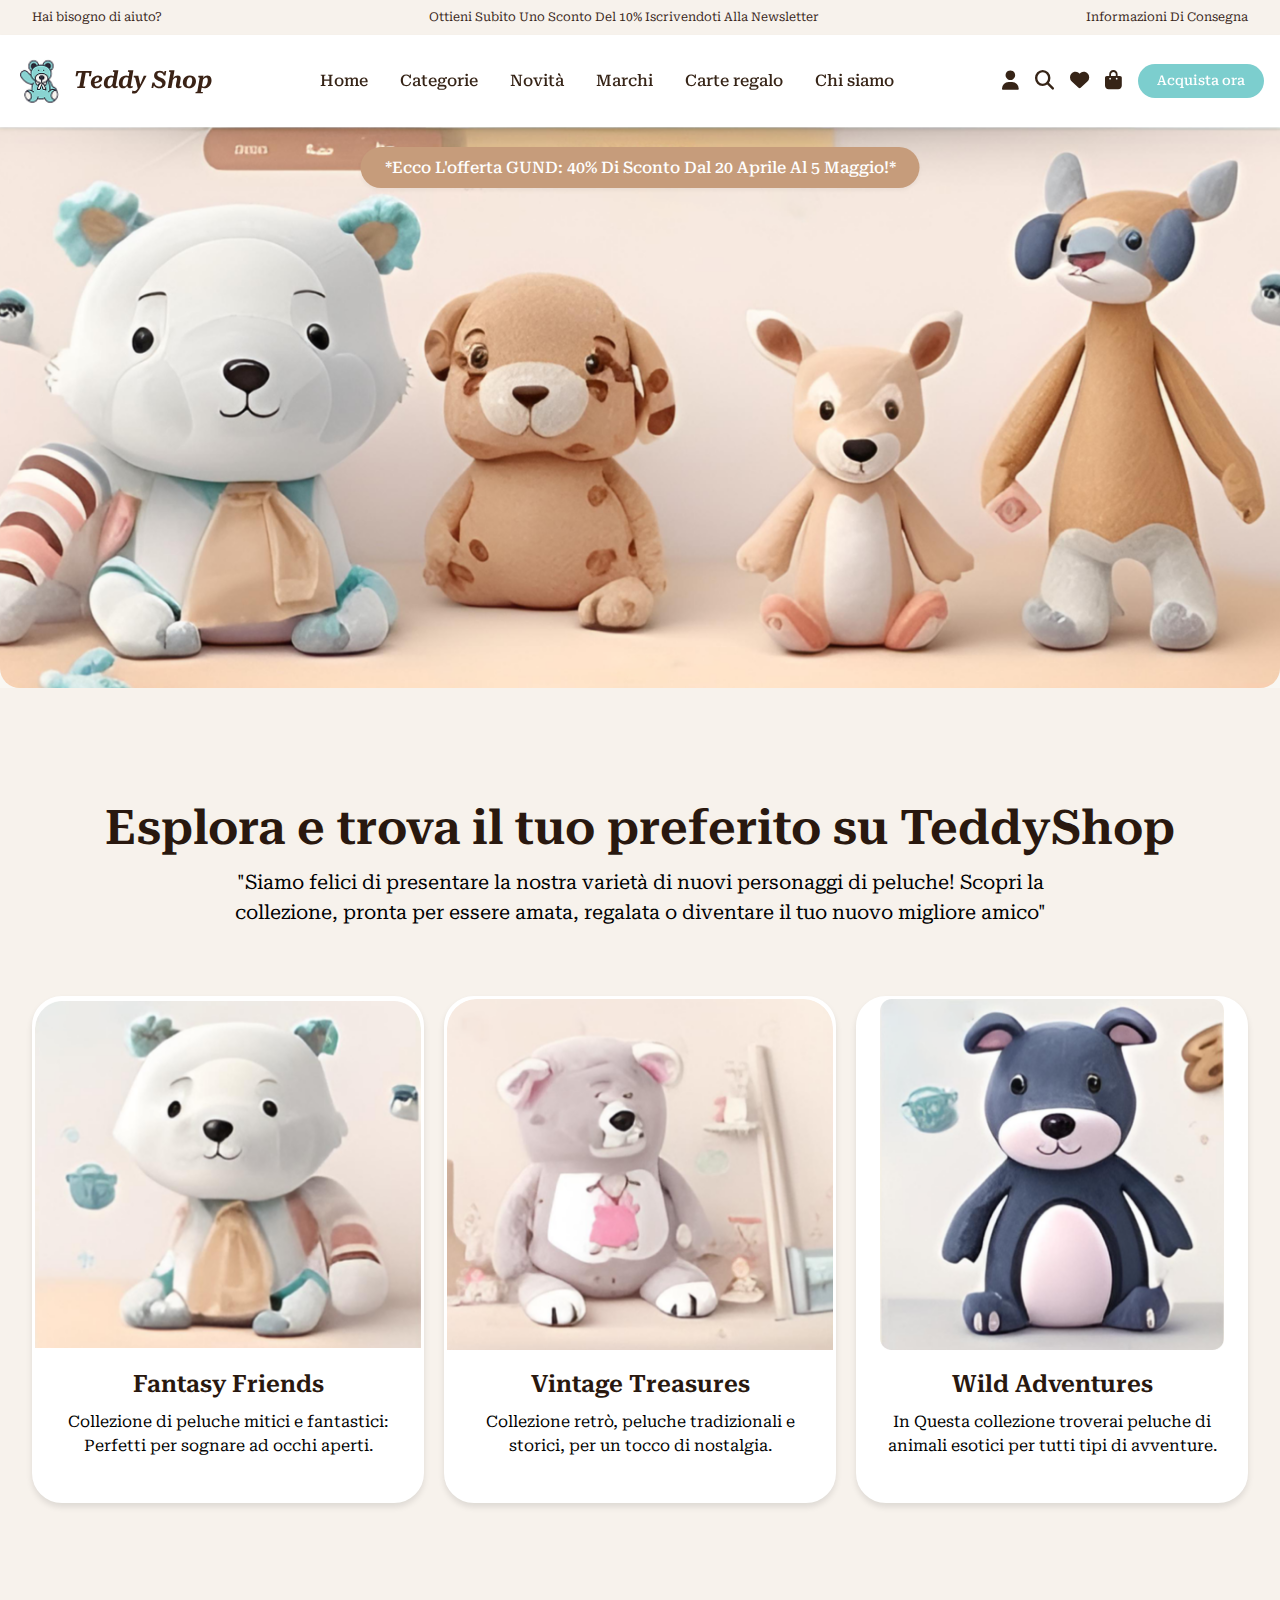
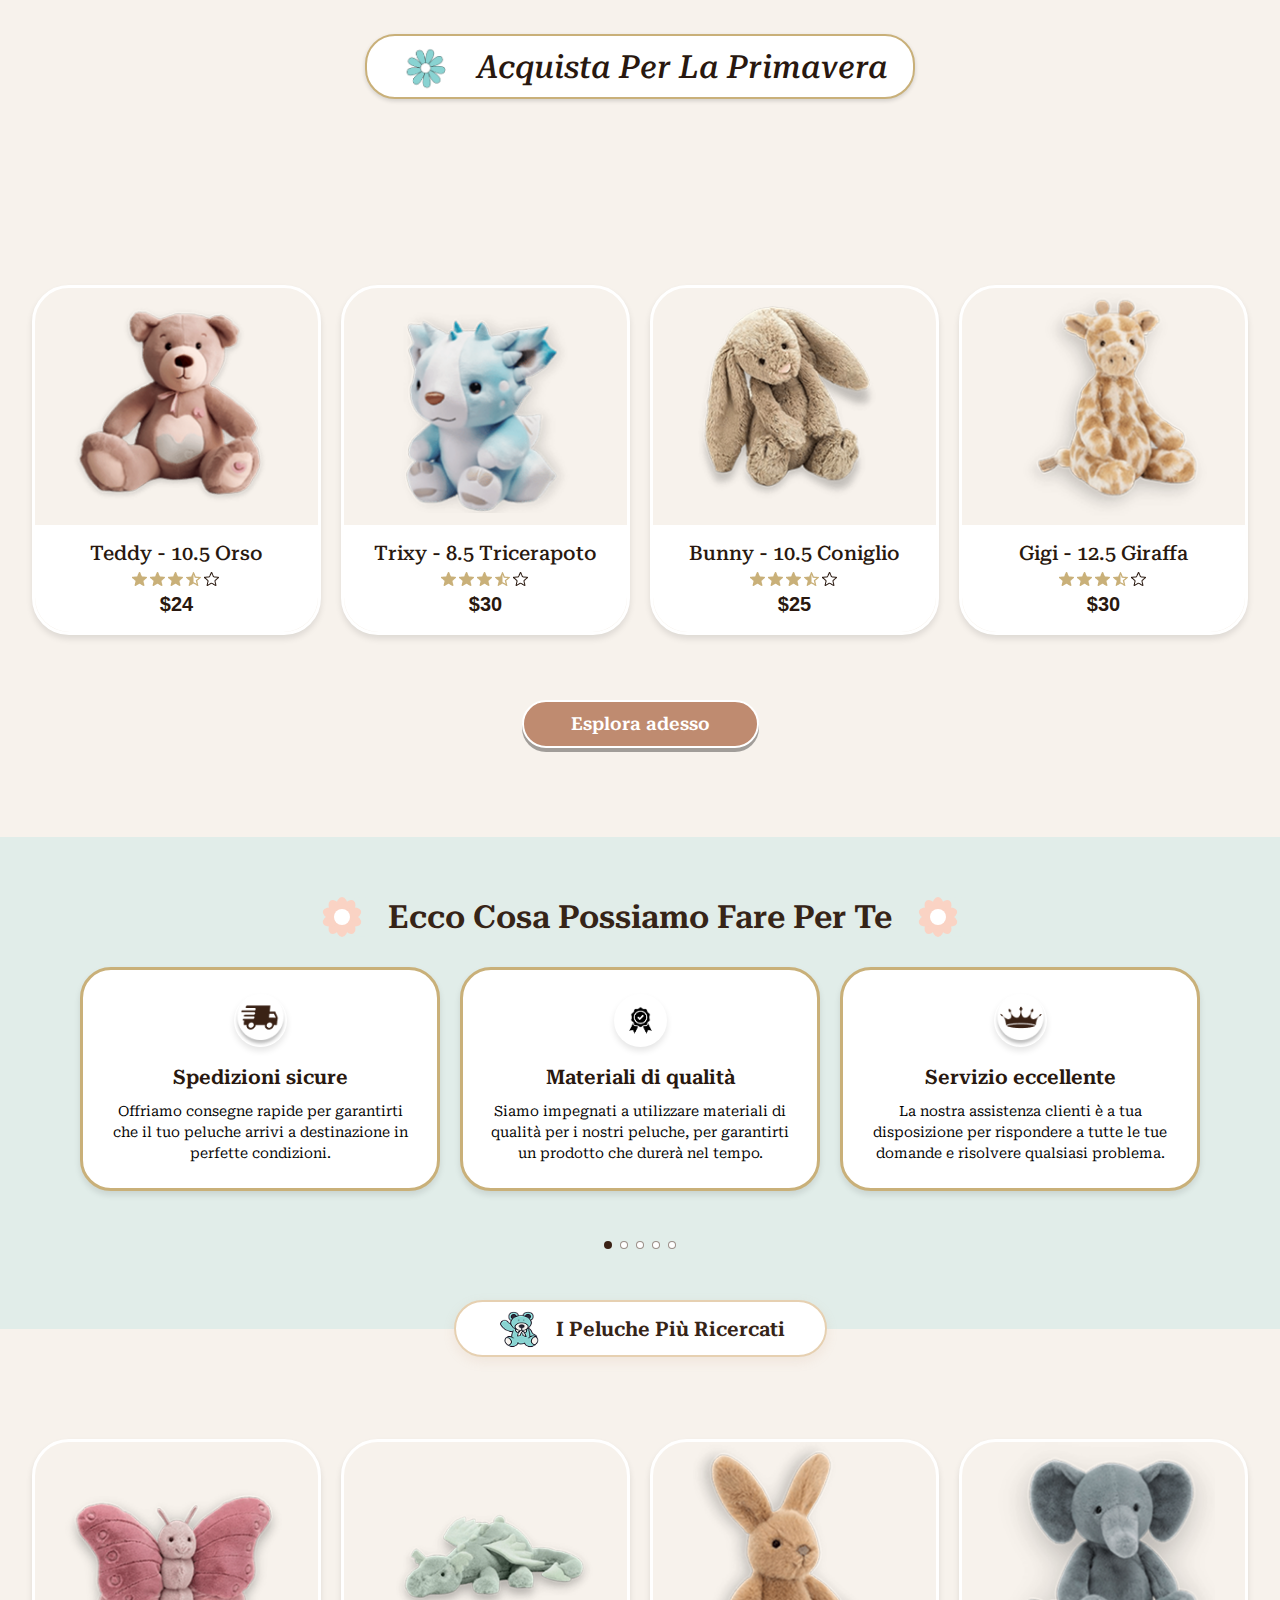
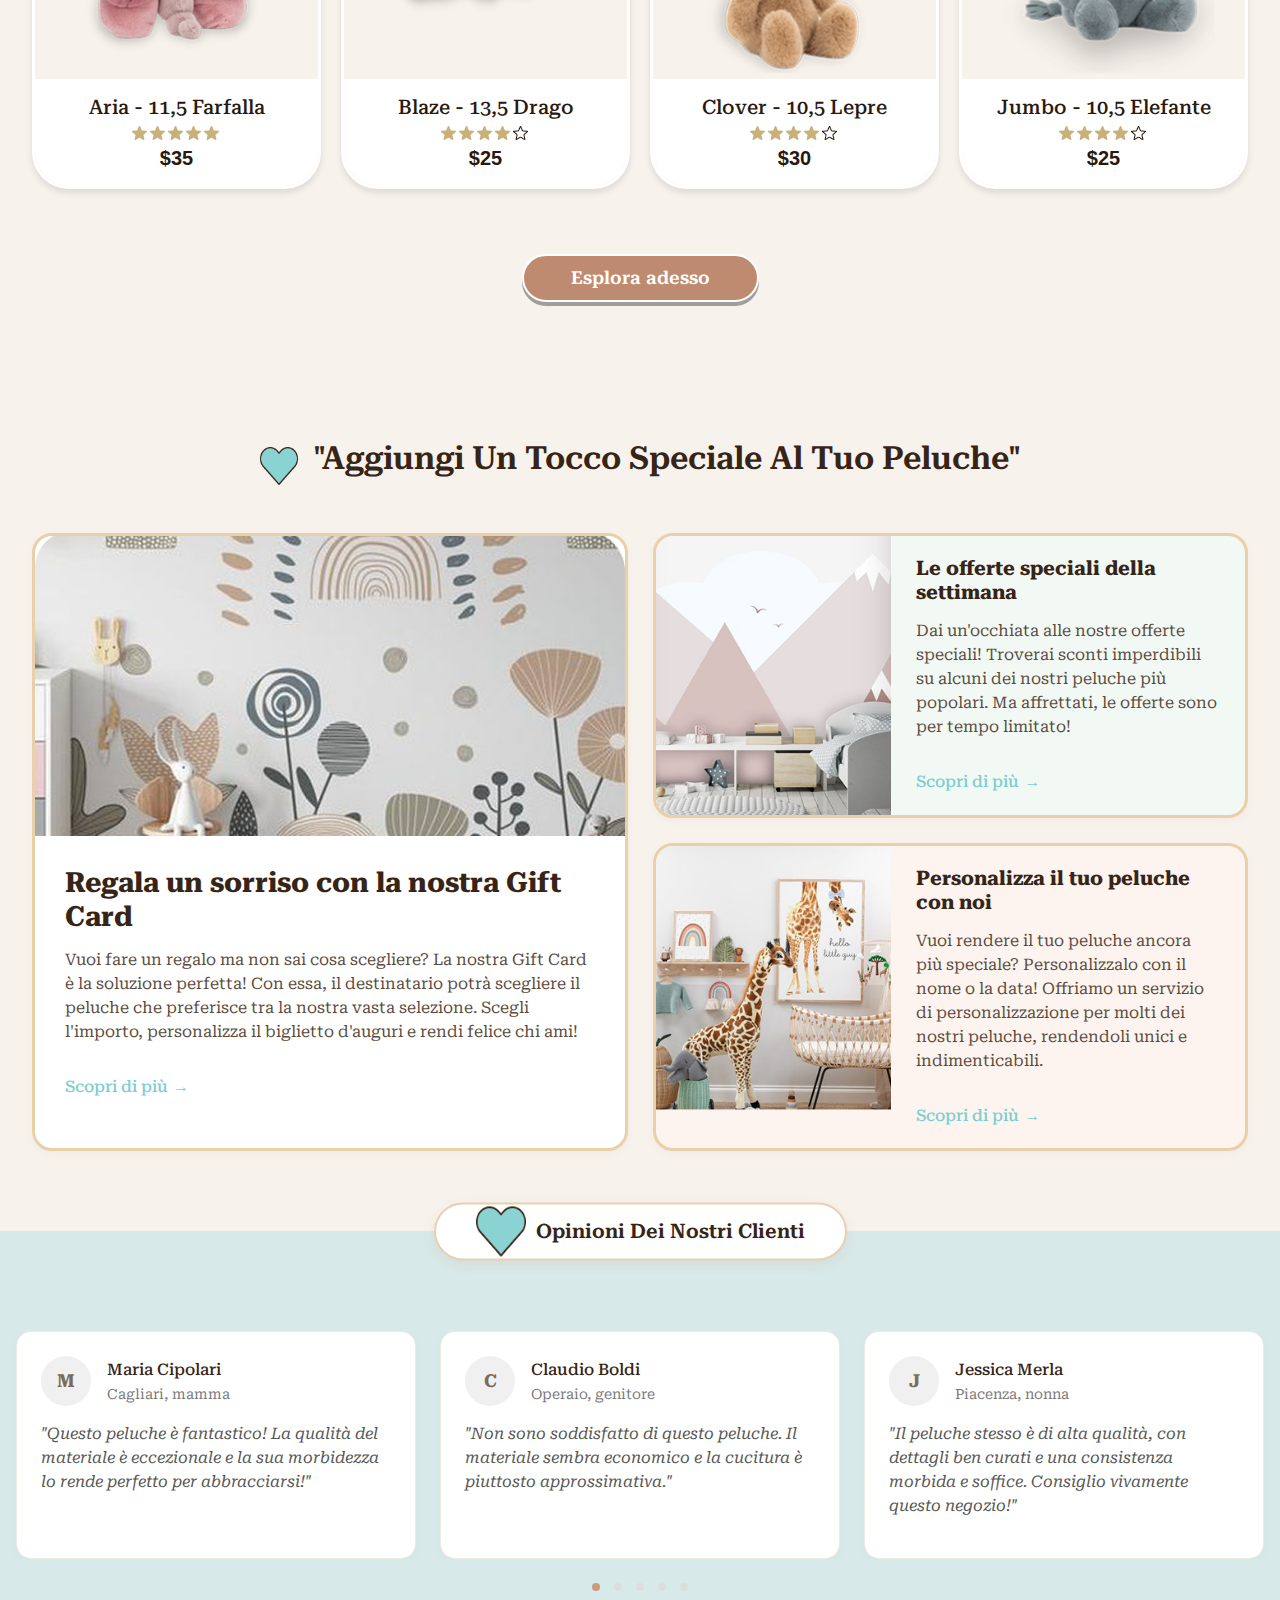
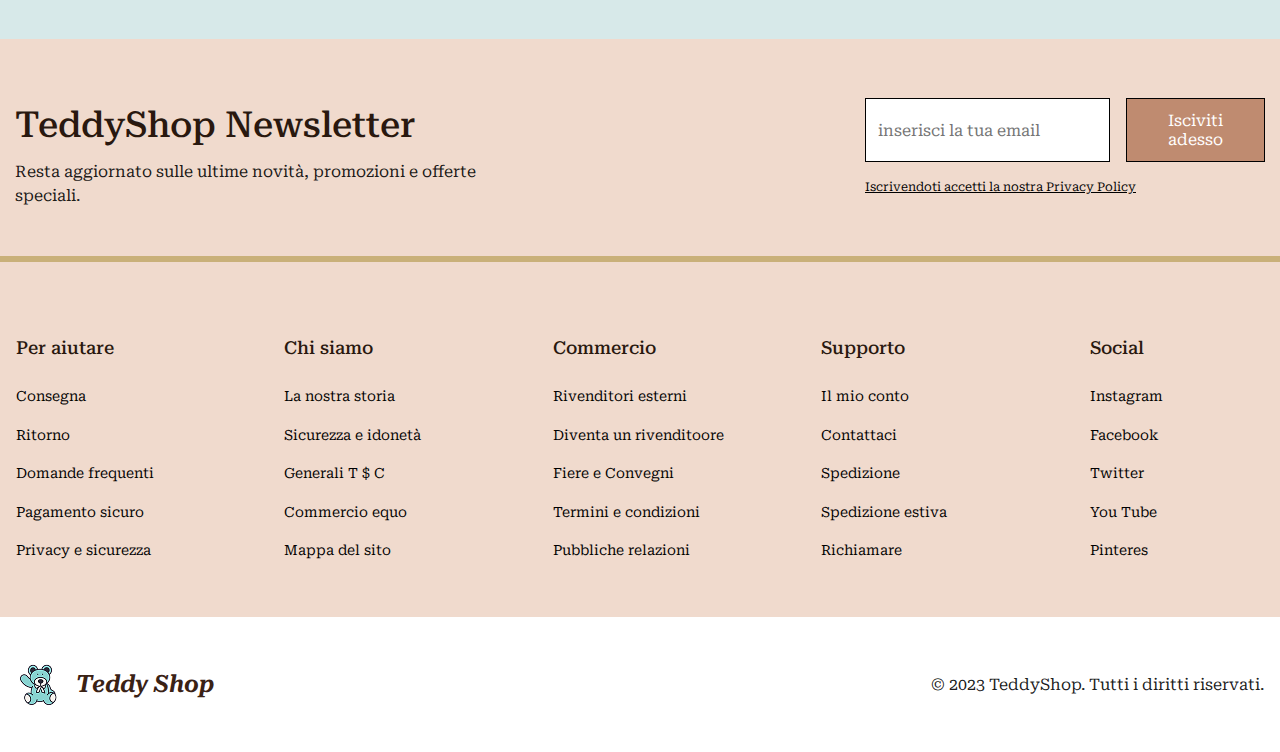
==== commit 14c9d458: "Ajustes nas imagens" ====
--- a/index.html
+++ b/index.html
@@ -415,7 +415,7 @@
 <section class="product-showcase" aria-labelledby="popular-products-heading">
     <div class="section-title-container">
         <div class="section-title-wrapper">
-            <img src="images/teddy-icon.png" alt="Teddy icon">
+            <img src="images/peluche2.png" alt="Teddy icon">
             <span id="popular-products-heading">I Peluche Più Ricercati</span>
         </div>
     </div>
--- a/style.css
+++ b/style.css
@@ -256,7 +256,9 @@
 .explore-btn {
     background-color: var(--beige);
     color: var(--white);
-    padding: 0.8rem 2.5rem;
+    padding: 0.1
+    
+    rem 2.5rem;
     margin: 2rem 0;
 }
 
@@ -432,21 +434,28 @@
     position: relative;
     display: flex;
     align-items: center;
+    justify-content: center;
     width: 80%;
-    max-width: 800px;
-    height: 75px;
+    max-width: 550px;
+    height: 65px;
     border: 2px solid var(--yellow-gold);
     border-radius: var(--radius-xl);
     box-shadow: 0 2px 4px rgba(0, 0, 0, 0.15);
-    padding: 0 40px 0 25px;
+    padding: 0;
     background-color: var(--white);
 }
 
+.spring-banner__container > * {
+    display: flex;
+    align-items: center;
+    gap: 0;
+}
+
 .spring-banner__icon {
-    width: 48px;
-    height: 48px;
+    width: 85px;
+    height: 85px;
     object-fit: contain;
-    margin-right: var(--spacing-lg);
+    margin-right: 0;
     flex-shrink: 0;
 }
 
@@ -457,8 +466,8 @@
     font-weight: 500;
     color: var(--dark-brown);
     text-align: center;
-    width: 100%;
     margin: 0;
+    padding-left: 0;
 }
 
 /* Product Showcase */
@@ -607,7 +616,7 @@
     background-color: var(--white);
     border: 2px solid var(--gold);
     border-radius: var(--radius-xl);
-    padding: 0.8rem 2.5rem;
+    padding: 0.1rem 2.5rem;
     font-size: var(--font-lg);
     font-weight: 600;
     color: var(--brown);
@@ -647,8 +656,8 @@
 }
 
 .section-title-wrapper img {
-    width: 28px;
-    height: 28px;
+    width: 50px;
+    height: 50px;
     margin-right: 10px;
 }
 
@@ -1247,17 +1256,17 @@
 /* Flower for feature section title */
 .flor-decorativa {
     position: relative;
-    width: 24px; 
-    height: 24px;
+    width: 40px; 
+    height: 40px;
     flex-shrink: 0;
     display: inline-block;
-    margin: 0 8px;
+    margin: 0 14px;
 }
 
 .flor-decorativa .centro {
     position: absolute;
-    width: 10px; 
-    height: 10px; 
+    width: 16px; 
+    height: 16px; 
     background-color: var(--white);
     border-radius: 50%;
     top: 50%;
@@ -1268,8 +1277,8 @@
   
 .flor-decorativa .petala {
     position: absolute;
-    width: 7px; 
-    height: 12px;
+    width: 12px; 
+    height: 20px;
     background-color: var(--light-peach);
     border-radius: 50% 50% 50% 50%;
     top: 50%;
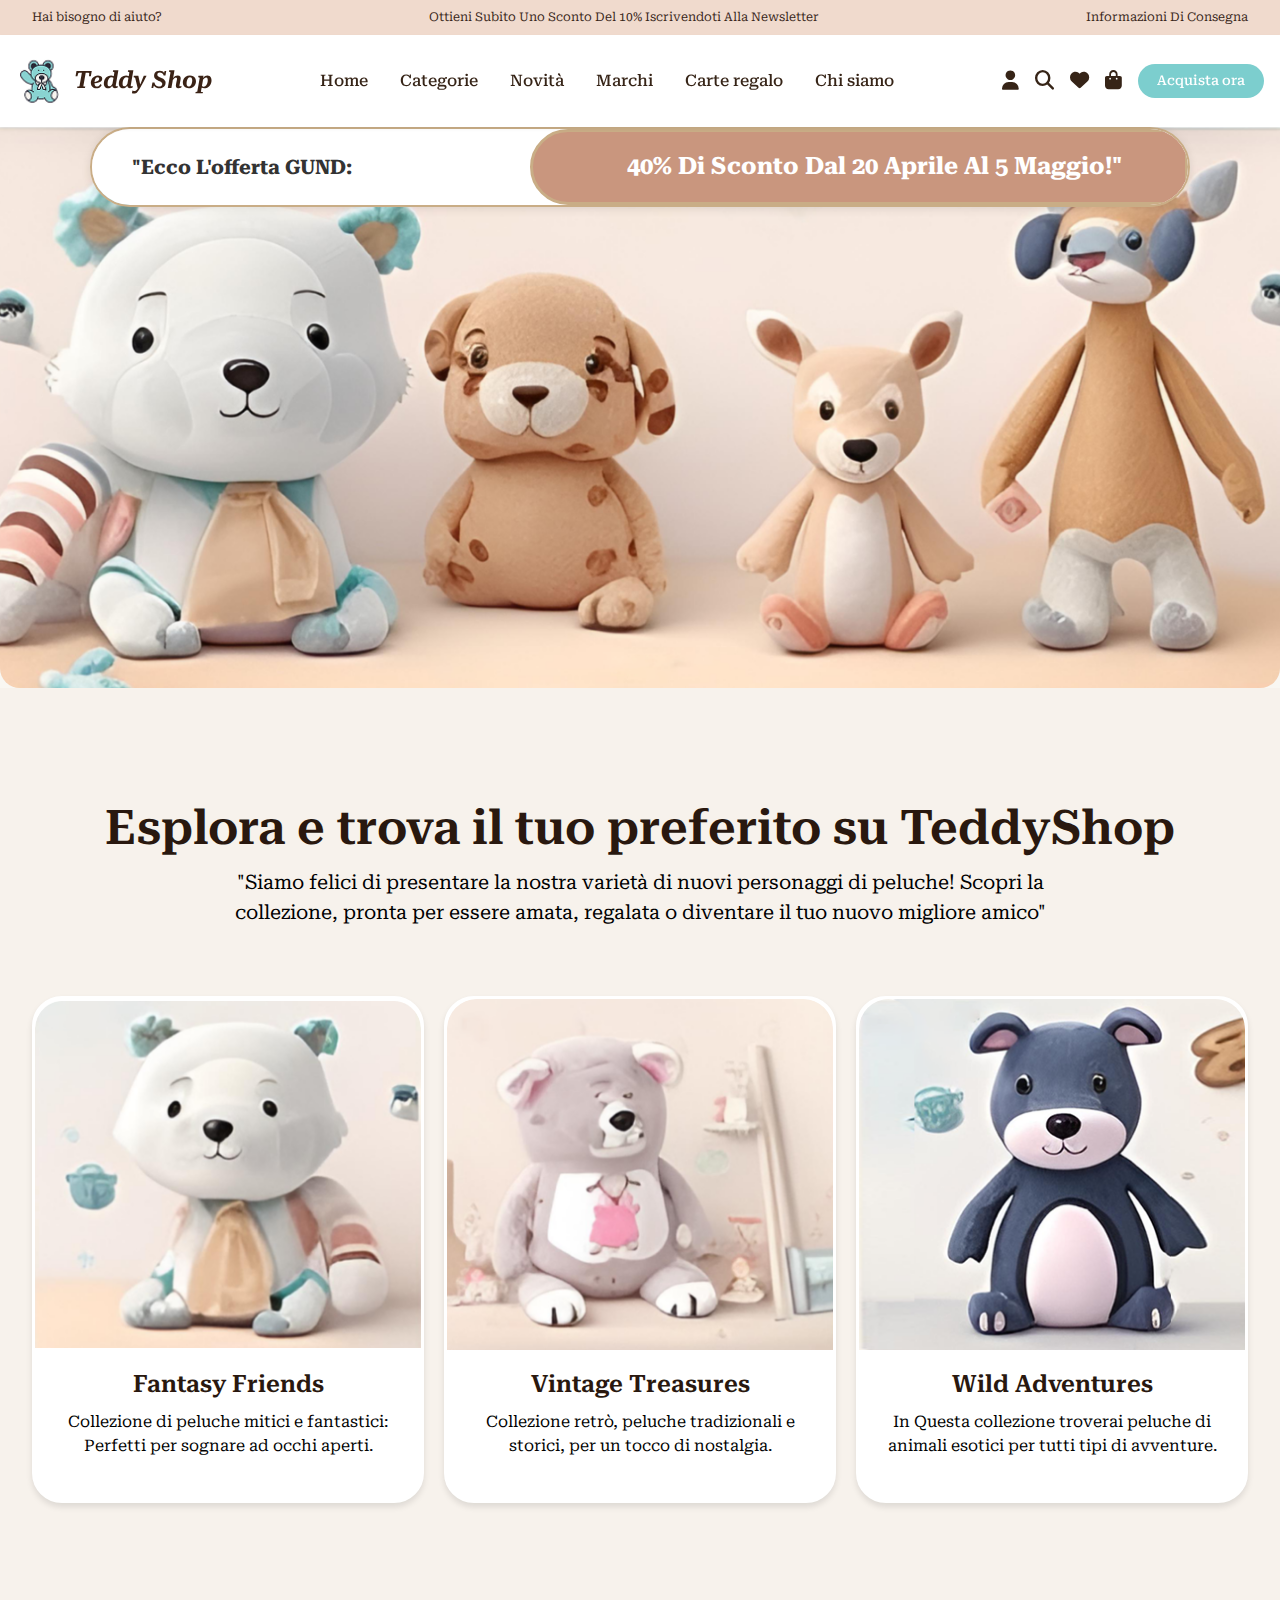
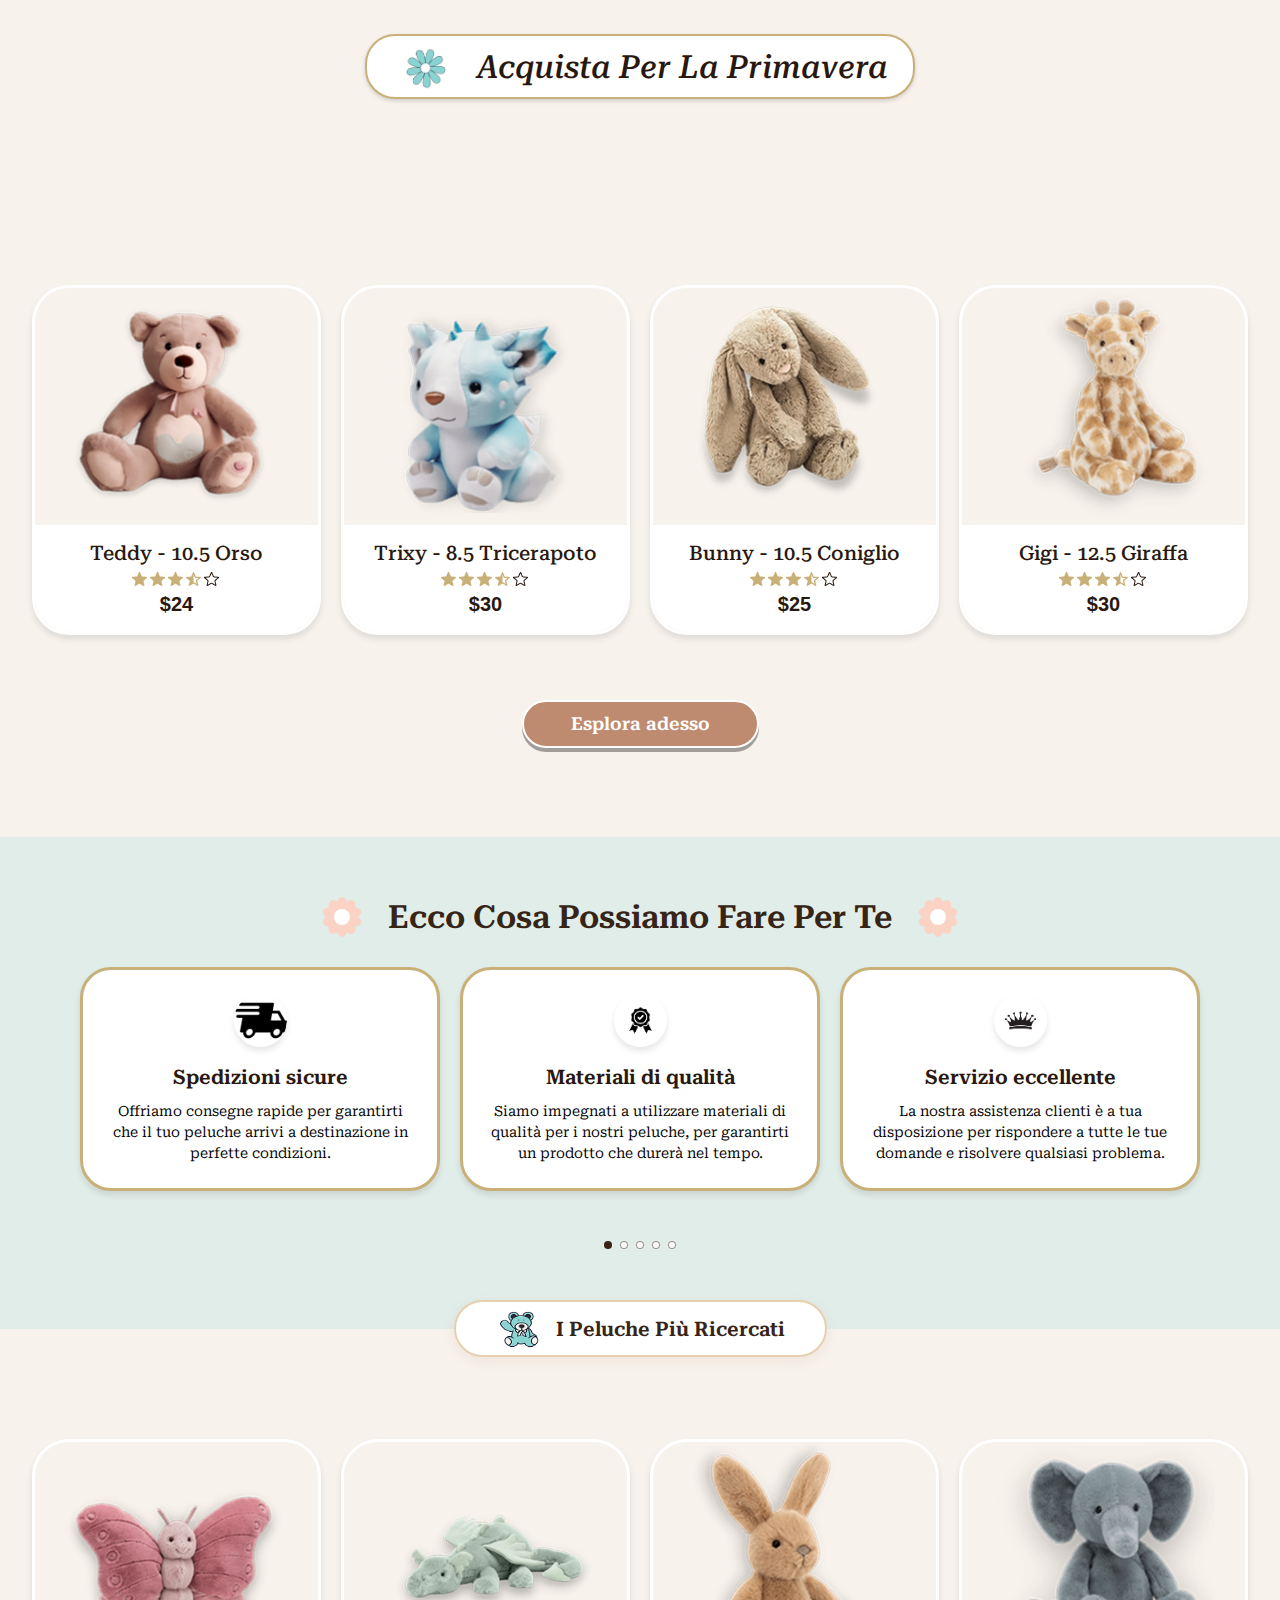
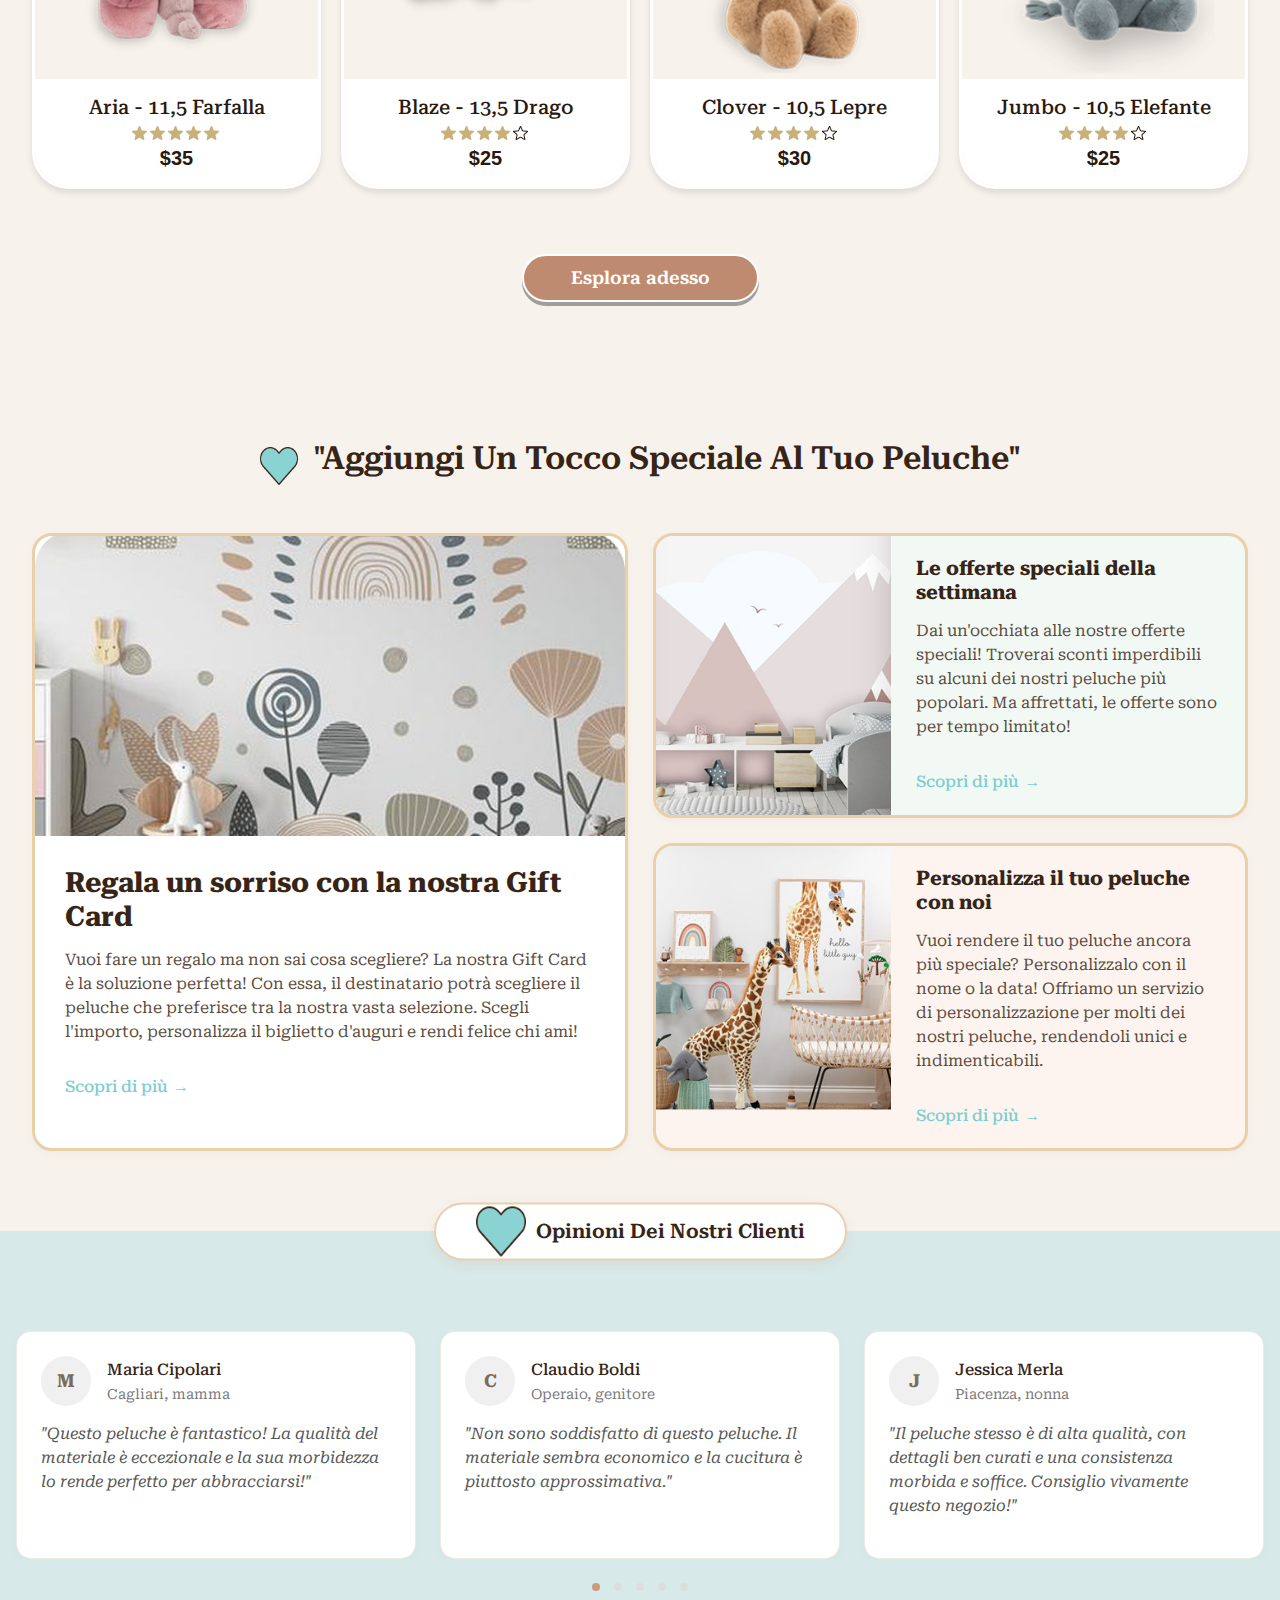
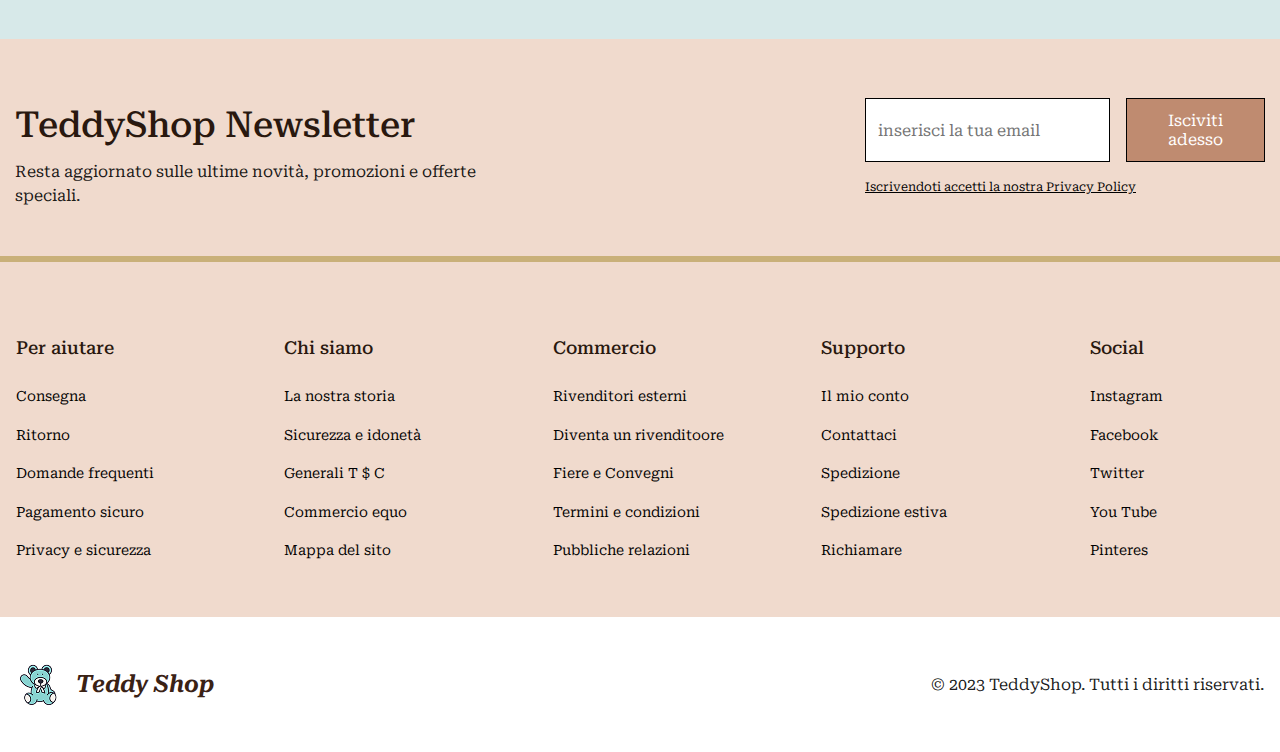
==== commit 627ac476: "feat: adiciona banner promocional GUND sobreposto na imagem principal" ====
--- a/index.html
+++ b/index.html
@@ -1,634 +1,501 @@
 <!DOCTYPE html>
 <html lang="it">
+
 <head>
-    <meta charset="UTF-8">
-    <meta name="viewport" content="width=device-width, initial-scale=1.0">
-    <title>TeddyShop - Negozio di Peluche Online</title>
-    
-    <!-- Font Awesome for icons -->
-    <link rel="stylesheet" href="https://cdnjs.cloudflare.com/ajax/libs/font-awesome/6.4.0/css/all.min.css">
-    
-    <!-- Custom CSS -->
-    <link rel="stylesheet" href="style.css">
+  <meta charset="UTF-8">
+  <meta name="viewport" content="width=device-width, initial-scale=1.0">
+  <title>TeddyShop - Negozio di Peluche Online</title>
+
+  <!-- Font Awesome for icons -->
+  <link rel="stylesheet" href="https://cdnjs.cloudflare.com/ajax/libs/font-awesome/6.4.0/css/all.min.css">
+
+  <!-- Custom CSS -->
+  <link rel="stylesheet" href="style.css">
 </head>
+
 <body>
-    <!-- Top Bar -->
-    <div class="top-bar">
-        <div class="container">
-            <div class="top-bar-content">
-                <div class="top-bar-item">Hai bisogno di aiuto?</div>
-                <div class="top-bar-item">Ottieni Subito Uno Sconto Del 10% Iscrivendoti Alla Newsletter</div>
-                <div class="top-bar-item">Informazioni Di Consegna</div>
-            </div>
-        </div>
+  <!-- Top Bar -->
+  <div class="top-bar">
+    <div class="container">
+      <div class="top-bar-content">
+        <div class="top-bar-item">Hai bisogno di aiuto?</div>
+        <div class="top-bar-item">Ottieni Subito Uno Sconto Del 10% Iscrivendoti Alla Newsletter</div>
+        <div class="top-bar-item">Informazioni Di Consegna</div>
+      </div>
     </div>
-    
-    <!-- Navigation -->
-    <nav class="header">
-        <div class="container">
-            <div class="nav-container">
-                <div class="logo">
-                    <img src="images/logo.png" alt="TeddyShop Logo">
-                    <span class="logo-text">Teddy Shop</span>
-                </div>
-                
-                <button id="mobile-menu-btn" class="mobile-menu-btn">
-                    <i class="fas fa-bars"></i>
-                </button>
-                
-                <div class="main-nav">
-                    <a href="#">Home</a>
-                    <a href="#">Categorie</a>
-                    <a href="#">Novità</a>
-                    <a href="#">Marchi</a>
-                    <a href="#">Carte regalo</a>
-                    <a href="#">Chi siamo</a>
-                </div>
-                
-                <div class="nav-right">
-                    <a href="#" class="icon-link"><i class="fas fa-user"></i></a>
-                    <a href="#" class="icon-link"><i class="fas fa-search"></i></a>
-                    <a href="#" class="icon-link"><i class="fas fa-heart"></i></a>
-                    <a href="#" class="icon-link"><i class="fas fa-shopping-bag"></i></a>
-                    <button class="btn acquista-btn">Acquista ora</button>
-                </div>
-            </div>
-        </div>
-    </nav>
-    
-    <!-- Hero Section -->
-    <section class="hero">
-        <div class="promo-badge">*Ecco L'offerta GUND: 40% Di Sconto Dal 20 Aprile Al 5 Maggio!*</div>
-        <img src="images/Untitled.png" alt="Collezione di peluche" class="hero-image">
-    </section>
-    
-    <!-- Main Content -->
-    <div class="container main-content">
-        <!-- Collections Section (UPDATED) -->
-        <section class="collections-section">
-            <header class="collections-header">
-                <h2 class="collections-title">
-                    Esplora e trova il tuo preferito su TeddyShop
-                </h2>
-                <p class="collections-description">
-                    "Siamo felici di presentare la nostra varietà di nuovi personaggi di
-                    peluche! Scopri la collezione, pronta per essere amata, regalata o
-                    diventare il tuo nuovo migliore amico"
-                </p>
-            </header>
-            <div class="collections-container">
-                <article class="collection-card">
-                    <div class="card-content">
-                        <img src="images/fantasyfriends.png" alt="Fantasy Friends Collection" class="card-image" />
-                        <h3 class="card-title">Fantasy Friends</h3>
-                        <p class="card-description">
-                            Collezione di peluche mitici e fantastici: Perfetti per sognare ad
-                            occhi aperti.
-                        </p>
-                    </div>
-                </article>
-                <article class="collection-card">
-                    <div class="card-content">
-                        <img src="images/vintagetreasures.png" alt="Vintage Treasures Collection" class="card-image" />
-                        <h3 class="card-title">Vintage Treasures</h3>
-                        <p class="card-description">
-                            Collezione retrò, peluche tradizionali e storici, per un tocco di
-                            nostalgia.
-                        </p>
-                    </div>
-                </article>
-                <article class="collection-card">
-                    <div class="card-content">
-                        <img src="images/wildadventures.png" alt="Wild Adventures Collection" class="card-image" />
-                        <h3 class="card-title">Wild Adventures</h3>
-                        <p class="card-description">
-                            In Questa collezione troverai peluche di animali esotici per tutti
-                            tipi di avventure.
-                        </p>
-                    </div>
-                </article>
-            </div>
-        </section>
-        
-        <section class="spring-banner">
-            <div class="spring-banner__container">
-              <img
-                src="images/flower-icon.png"
-                alt="Spring flower icon"
-                class="spring-banner__icon"
-              />
-              <h2 class="spring-banner__title">Acquista Per La Primavera</h2>
-            </div>
-          </section>
-        
-        <!-- Nova seção de produtos com o layout atualizado -->
-        <section class="product-showcase">
-          <div class="product-container">
-            <div class="product-grid">
-              <article class="product-card">
-                <div class="product-image-wrapper">
-                  <img
-                    src="images/teddyorso.png"
-                    alt="Teddy - 10.5 Orso plush toy"
-                    class="product-image"
-                  />
-                  <div class="product-info">
-                    <h3 class="product-title">
-                      Teddy - 10.5 Orso
-                    </h3>
-                    <div class="product-rating">
-                      <img
-                        src="images/star-filled.png"
-                        alt="Filled star"
-                        class="star-icon"
-                      />
-                      <img
-                        src="images/star-filled.png"
-                        alt="Filled star"
-                        class="star-icon"
-                      />
-                      <img
-                        src="images/star-filled.png"
-                        alt="Filled star"
-                        class="star-icon"
-                      />
-                      <img
-                        src="images/star-half.png"
-                        alt="Half-filled star"
-                        class="star-icon"
-                      />
-                      <img
-                        src="images/star-empty.png"
-                        alt="Empty star"
-                        class="star-icon"
-                      />
-                    </div>
-                    <p class="product-price">$24</p>
+  </div>
+
+  <!-- Navigation -->
+  <nav class="header">
+    <div class="container">
+      <div class="nav-container">
+        <div class="logo">
+          <img src="images/logo.png" alt="TeddyShop Logo">
+          <span class="logo-text">Teddy Shop</span>
+        </div>
+
+        <button id="mobile-menu-btn" class="mobile-menu-btn">
+          <i class="fas fa-bars"></i>
+        </button>
+
+        <div class="main-nav">
+          <a href="#">Home</a>
+          <a href="#">Categorie</a>
+          <a href="#">Novità</a>
+          <a href="#">Marchi</a>
+          <a href="#">Carte regalo</a>
+          <a href="#">Chi siamo</a>
+        </div>
+
+        <div class="nav-right">
+          <a href="#" class="icon-link"><i class="fas fa-user"></i></a>
+          <a href="#" class="icon-link"><i class="fas fa-search"></i></a>
+          <a href="#" class="icon-link"><i class="fas fa-heart"></i></a>
+          <a href="#" class="icon-link"><i class="fas fa-shopping-bag"></i></a>
+          <button class="btn acquista-btn">Acquista ora</button>
+        </div>
+      </div>
+    </div>
+  </nav>
+
+  <!-- Hero Section -->
+  <section class="hero">
+
+
+    <!-- Imagem de fundo com o banner sobreposto -->
+    <div class="hero-banner-container">
+      <img src="images/Untitled.png" alt="Collezione di peluche" class="hero-image">
+
+      <!-- Banner from banner-test.html sobreposto à imagem -->
+      <div class="banner-container">
+        <div class="banner">
+          <div class="white-bg"></div>
+          <div class="color-bg"></div>
+          <div class="text-left">"Ecco L'offerta GUND:</div>
+          <div class="text-right">40% Di Sconto Dal 20 Aprile Al 5 Maggio!"</div>
+        </div>
+      </div>
+    </div>
+  </section>
+
+  <!-- Main Content -->
+  <div class="container main-content">
+    <!-- Collections Section (UPDATED) -->
+    <section class="collections-section">
+      <header class="collections-header">
+        <h2 class="collections-title">
+          Esplora e trova il tuo preferito su TeddyShop
+        </h2>
+        <p class="collections-description">
+          "Siamo felici di presentare la nostra varietà di nuovi personaggi di
+          peluche! Scopri la collezione, pronta per essere amata, regalata o
+          diventare il tuo nuovo migliore amico"
+        </p>
+      </header>
+      <div class="collections-container">
+        <article class="collection-card">
+          <div class="card-content">
+            <img src="images/fantasyfriends.png" alt="Fantasy Friends Collection" class="card-image" />
+            <h3 class="card-title">Fantasy Friends</h3>
+            <p class="card-description">
+              Collezione di peluche mitici e fantastici: Perfetti per sognare ad
+              occhi aperti.
+            </p>
+          </div>
+        </article>
+        <article class="collection-card">
+          <div class="card-content">
+            <img src="images/vintagetreasures.png" alt="Vintage Treasures Collection" class="card-image" />
+            <h3 class="card-title">Vintage Treasures</h3>
+            <p class="card-description">
+              Collezione retrò, peluche tradizionali e storici, per un tocco di
+              nostalgia.
+            </p>
+          </div>
+        </article>
+        <article class="collection-card">
+          <div class="card-content">
+            <img src="images/wildadventures.png" alt="Wild Adventures Collection" class="card-image" />
+            <h3 class="card-title">Wild Adventures</h3>
+            <p class="card-description">
+              In Questa collezione troverai peluche di animali esotici per tutti
+              tipi di avventure.
+            </p>
+          </div>
+        </article>
+      </div>
+    </section>
+
+    <section class="spring-banner">
+      <div class="spring-banner__container">
+        <img src="images/flower-icon.png" alt="Spring flower icon" class="spring-banner__icon" />
+        <h2 class="spring-banner__title">Acquista Per La Primavera</h2>
+      </div>
+    </section>
+
+    <!-- Nova seção de produtos com o layout atualizado -->
+    <section class="product-showcase">
+      <div class="product-container">
+        <div class="product-grid">
+          <article class="product-card">
+            <div class="product-image-wrapper">
+              <img src="images/teddyorso.png" alt="Teddy - 10.5 Orso plush toy" class="product-image" />
+              <div class="product-info">
+                <h3 class="product-title">
+                  Teddy - 10.5 Orso
+                </h3>
+                <div class="product-rating">
+                  <img src="images/star-filled.png" alt="Filled star" class="star-icon" />
+                  <img src="images/star-filled.png" alt="Filled star" class="star-icon" />
+                  <img src="images/star-filled.png" alt="Filled star" class="star-icon" />
+                  <img src="images/star-half.png" alt="Half-filled star" class="star-icon" />
+                  <img src="images/star-empty.png" alt="Empty star" class="star-icon" />
+                </div>
+                <p class="product-price">$24</p>
+              </div>
+            </div>
+          </article>
+          <article class="product-card">
+            <div class="product-image-wrapper">
+              <img src="images/trixy.png" alt="Trixy - 8.5 Tricerapoto plush toy" class="product-image" />
+              <div class="product-info">
+                <h3 class="product-title">
+                  Trixy - 8.5 Tricerapoto
+                </h3>
+                <div class="product-rating">
+                  <img src="images/star-filled.png" alt="Filled star" class="star-icon" />
+                  <img src="images/star-filled.png" alt="Filled star" class="star-icon" />
+                  <img src="images/star-filled.png" alt="Filled star" class="star-icon" />
+                  <img src="images/star-half.png" alt="Half-filled star" class="star-icon" />
+                  <img src="images/star-empty.png" alt="Empty star" class="star-icon" />
+                </div>
+                <p class="product-price">$30</p>
+              </div>
+            </div>
+          </article>
+          <article class="product-card">
+            <div class="product-image-wrapper">
+              <img src="images/bunnyconiglio.png" alt="Bunny - 10.5 Coniglio plush toy" class="product-image" />
+              <div class="product-info">
+                <h3 class="product-title">
+                  Bunny - 10.5 Coniglio
+                </h3>
+                <div class="product-rating">
+                  <img src="images/star-filled.png" alt="Filled star" class="star-icon" />
+                  <img src="images/star-filled.png" alt="Filled star" class="star-icon" />
+                  <img src="images/star-filled.png" alt="Filled star" class="star-icon" />
+                  <img src="images/star-half.png" alt="Half-filled star" class="star-icon" />
+                  <img src="images/star-empty.png" alt="Empty star" class="star-icon" />
+                </div>
+                <p class="product-price">$25</p>
+              </div>
+            </div>
+          </article>
+          <article class="product-card">
+            <div class="product-image-wrapper">
+              <img src="images/giraffa.png" alt="Gigi - 12.5 Giraffa plush toy" class="product-image" />
+              <div class="product-info">
+                <h3 class="product-title">
+                  Gigi - 12.5 Giraffa
+                </h3>
+                <div class="product-rating">
+                  <img src="images/star-filled.png" alt="Filled star" class="star-icon" />
+                  <img src="images/star-filled.png" alt="Filled star" class="star-icon" />
+                  <img src="images/star-filled.png" alt="Filled star" class="star-icon" />
+                  <img src="images/star-half.png" alt="Half-filled star" class="star-icon" />
+                  <img src="images/star-empty.png" alt="Empty star" class="star-icon" />
+                </div>
+                <p class="product-price">$30</p>
+              </div>
+            </div>
+          </article>
+        </div>
+      </div>
+      <button class="explore-button" aria-label="Explore products now">Esplora adesso</button>
+    </section>
+
+    <!-- Features Section -->
+    <section class="features-section" aria-labelledby="features-heading">
+      <header class="header-container">
+        <div class="flor-decorativa" aria-hidden="true">
+          <div class="petala"></div>
+          <div class="petala"></div>
+          <div class="petala"></div>
+          <div class="petala"></div>
+          <div class="petala"></div>
+          <div class="petala"></div>
+          <div class="petala"></div>
+          <div class="petala"></div>
+          <div class="petala"></div>
+          <div class="petala"></div>
+          <div class="centro"></div>
+        </div>
+        <h2 id="features-heading" class="section-title">
+          Ecco Cosa Possiamo Fare Per Te
+        </h2>
+        <div class="flor-decorativa" aria-hidden="true">
+          <div class="petala"></div>
+          <div class="petala"></div>
+          <div class="petala"></div>
+          <div class="petala"></div>
+          <div class="petala"></div>
+          <div class="petala"></div>
+          <div class="petala"></div>
+          <div class="petala"></div>
+          <div class="petala"></div>
+          <div class="petala"></div>
+          <div class="centro"></div>
+        </div>
+      </header>
+
+      <div class="features-row">
+        <article class="feature-card">
+          <img src="images/shipping.png" alt="Icona spedizioni" class="feature-icon" />
+          <h3 class="feature-title">Spedizioni sicure</h3>
+          <p class="feature-description">
+            Offriamo consegne rapide per garantirti che il tuo peluche arrivi a destinazione
+            in perfette condizioni.
+          </p>
+        </article>
+
+        <article class="feature-card">
+          <img src="images/quality.png" alt="Icona materiali" class="feature-icon" />
+          <h3 class="feature-title">Materiali di qualità</h3>
+          <p class="feature-description">
+            Siamo impegnati a utilizzare materiali di qualità per i nostri peluche, per garantirti un
+            prodotto che durerà nel tempo.
+          </p>
+        </article>
+
+        <article class="feature-card">
+          <img src="images/crown.png" alt="Icona servizio" class="feature-icon" />
+          <h3 class="feature-title">Servizio eccellente</h3>
+          <p class="feature-description">
+            La nostra assistenza clienti è a tua disposizione per rispondere a
+            tutte le tue domande e risolvere qualsiasi problema.
+          </p>
+        </article>
+      </div>
+
+      <div class="slider-navigation" role="tablist" aria-label="Navigazione caratteristiche">
+        <button class="dot" role="tab" aria-selected="true" aria-label="Pagina 1"></button>
+        <button class="dot-inactive" role="tab" aria-selected="false" aria-label="Pagina 2"></button>
+        <button class="dot-inactive" role="tab" aria-selected="false" aria-label="Pagina 3"></button>
+        <button class="dot-inactive" role="tab" aria-selected="false" aria-label="Pagina 4"></button>
+        <button class="dot-inactive" role="tab" aria-selected="false" aria-label="Pagina 5"></button>
+      </div>
+    </section>
+
+    <!-- Popular Products Section -->
+    <section class="product-showcase" aria-labelledby="popular-products-heading">
+      <div class="section-title-container">
+        <div class="section-title-wrapper">
+          <img src="images/peluche2.png" alt="Teddy icon">
+          <span id="popular-products-heading">I Peluche Più Ricercati</span>
+        </div>
+      </div>
+
+      <div class="product-container">
+        <div class="product-grid">
+          <!-- Butterfly Plush -->
+          <article class="product-card">
+            <div class="product-image-wrapper">
+              <img src="images/farfalla.png" alt="Aria - Farfalla" class="product-image" />
+              <div class="product-info">
+                <h3 class="product-title">Aria - 11,5 Farfalla</h3>
+                <div class="product-rating">
+                  <img src="images/star-filled.png" alt="Filled star" class="star-icon" />
+                  <img src="images/star-filled.png" alt="Filled star" class="star-icon" />
+                  <img src="images/star-filled.png" alt="Filled star" class="star-icon" />
+                  <img src="images/star-filled.png" alt="Filled star" class="star-icon" />
+                  <img src="images/star-filled.png" alt="Filled star" class="star-icon" />
+                </div>
+                <p class="product-price">$35</p>
+              </div>
+            </div>
+          </article>
+
+          <!-- Dragon Plush -->
+          <article class="product-card">
+            <div class="product-image-wrapper">
+              <img src="images/drago.png" alt="Blaze - Drago" class="product-image" />
+              <div class="product-info">
+                <h3 class="product-title">Blaze - 13,5 Drago</h3>
+                <div class="product-rating">
+                  <img src="images/star-filled.png" alt="Filled star" class="star-icon" />
+                  <img src="images/star-filled.png" alt="Filled star" class="star-icon" />
+                  <img src="images/star-filled.png" alt="Filled star" class="star-icon" />
+                  <img src="images/star-filled.png" alt="Filled star" class="star-icon" />
+                  <img src="images/star-empty.png" alt="Empty star" class="star-icon" />
+                </div>
+                <p class="product-price">$25</p>
+              </div>
+            </div>
+          </article>
+
+          <!-- Rabbit Plush -->
+          <article class="product-card">
+            <div class="product-image-wrapper">
+              <img src="images/lepre.png" alt="Clover - Lepre" class="product-image" />
+              <div class="product-info">
+                <h3 class="product-title">Clover - 10,5 Lepre</h3>
+                <div class="product-rating">
+                  <img src="images/star-filled.png" alt="Filled star" class="star-icon" />
+                  <img src="images/star-filled.png" alt="Filled star" class="star-icon" />
+                  <img src="images/star-filled.png" alt="Filled star" class="star-icon" />
+                  <img src="images/star-filled.png" alt="Filled star" class="star-icon" />
+                  <img src="images/star-empty.png" alt="Empty star" class="star-icon" />
+                </div>
+                <p class="product-price">$30</p>
+              </div>
+            </div>
+          </article>
+
+          <!-- Elephant Plush -->
+          <article class="product-card">
+            <div class="product-image-wrapper">
+              <img src="images/elefante.png" alt="Jumbo - Elefante" class="product-image" />
+              <div class="product-info">
+                <h3 class="product-title">Jumbo - 10,5 Elefante</h3>
+                <div class="product-rating">
+                  <img src="images/star-filled.png" alt="Filled star" class="star-icon" />
+                  <img src="images/star-filled.png" alt="Filled star" class="star-icon" />
+                  <img src="images/star-filled.png" alt="Filled star" class="star-icon" />
+                  <img src="images/star-filled.png" alt="Filled star" class="star-icon" />
+                  <img src="images/star-empty.png" alt="Empty star" class="star-icon" />
+                </div>
+                <p class="product-price">$25</p>
+              </div>
+            </div>
+          </article>
+        </div>
+      </div>
+
+      <button class="explore-button" aria-label="Explore products now">Esplora adesso</button>
+    </section>
+
+
+
+    <!-- Special Features -->
+    <div class="special-title-section">
+      <div class="heart-icon-title-container">
+        <img src="images/heart-icon.png" alt="Heart icon">
+        <h2>"Aggiungi Un Tocco Speciale Al Tuo Peluche"</h2>
+      </div>
+    </div>
+
+    <!-- Special Sections Grid -->
+    <div class="special-sections-grid">
+      <!-- Gift Card Section (Left side, full height) -->
+      <div class="gift-card-section">
+        <div class="special-image">
+          <img src="images/gift-card-image.jpg" alt="Nursery with decorative wall art and bunny toy">
+        </div>
+        <div class="special-content">
+          <h3 class="special-title">Regala un sorriso con la nostra Gift Card</h3>
+          <p class="special-text">Vuoi fare un regalo ma non sai cosa scegliere? La nostra Gift Card è la soluzione
+            perfetta! Con essa, il destinatario potrà scegliere il peluche che preferisce tra la nostra vasta selezione.
+            Scegli l'importo, personalizza il biglietto d'auguri e rendi felice chi ami!</p>
+          <a href="#" class="discover-more">Scopri di più</a>
+        </div>
+      </div>
+
+      <!-- Weekly Offers Section (Top right) -->
+      <div class="weekly-offers-section">
+        <div class="special-image">
+          <img src="images/weekly-offers-image.jpg" alt="Kids room with mountain wall decoration">
+        </div>
+        <div class="special-content">
+          <h3 class="special-title">Le offerte speciali della settimana</h3>
+          <p class="special-text">Dai un'occhiata alle nostre offerte speciali! Troverai sconti imperdibili su alcuni
+            dei nostri peluche più popolari. Ma affrettati, le offerte sono per tempo limitato!</p>
+          <a href="#" class="discover-more">Scopri di più</a>
+        </div>
+      </div>
+
+      <!-- Custom Teddy Section (Bottom right) -->
+      <div class="custom-teddy-section">
+        <div class="special-image">
+          <img src="images/custom-teddy-image.jpg" alt="Kids room with giraffe plush toy">
+        </div>
+        <div class="special-content">
+          <h3 class="special-title">Personalizza il tuo peluche con noi</h3>
+          <p class="special-text">Vuoi rendere il tuo peluche ancora più speciale? Personalizzalo con il nome o la data!
+            Offriamo un servizio di personalizzazione per molti dei nostri peluche, rendendoli unici e indimenticabili.
+          </p>
+          <a href="#" class="discover-more">Scopri di più</a>
+        </div>
+      </div>
+    </div>
+
+    <!-- Reviews Section -->
+    <section class="reviews-section">
+      <div class="section-title-container">
+        <div class="section-title-wrapper">
+          <img src="images/heart-icon.png" alt="Heart icon">
+          <span>Opinioni Dei Nostri Clienti</span>
+        </div>
+      </div>
+
+      <div class="testimonials-carousel">
+        <div class="testimonials-container">
+          <div class="testimonial-slide">
+            <div class="testimonials-grid">
+              <div class="testimonial-card">
+                <div class="testimonial-header">
+                  <div class="testimonial-avatar avatar-m">M</div>
+                  <div>
+                    <div class="testimonial-name">Maria Cipolari</div>
+                    <div class="testimonial-info">Cagliari, mamma</div>
                   </div>
                 </div>
-              </article>
-              <article class="product-card">
-                <div class="product-image-wrapper">
-                  <img
-                    src="images/trixy.png"
-                    alt="Trixy - 8.5 Tricerapoto plush toy"
-                    class="product-image"
-                  />
-                  <div class="product-info">
-                    <h3 class="product-title">
-                      Trixy - 8.5 Tricerapoto
-                    </h3>
-                    <div class="product-rating">
-                      <img
-                        src="images/star-filled.png"
-                        alt="Filled star"
-                        class="star-icon"
-                      />
-                      <img
-                        src="images/star-filled.png"
-                        alt="Filled star"
-                        class="star-icon"
-                      />
-                      <img
-                        src="images/star-filled.png"
-                        alt="Filled star"
-                        class="star-icon"
-                      />
-                      <img
-                        src="images/star-half.png"
-                        alt="Half-filled star"
-                        class="star-icon"
-                      />
-                      <img
-                        src="images/star-empty.png"
-                        alt="Empty star"
-                        class="star-icon"
-                      />
-                    </div>
-                    <p class="product-price">$30</p>
+                <p class="testimonial-text">"Questo peluche è fantastico! La qualità del materiale è eccezionale e la
+                  sua morbidezza lo rende perfetto per abbracciarsi!"</p>
+              </div>
+
+              <div class="testimonial-card">
+                <div class="testimonial-header">
+                  <div class="testimonial-avatar avatar-c">C</div>
+                  <div>
+                    <div class="testimonial-name">Claudio Boldi</div>
+                    <div class="testimonial-info">Operaio, genitore</div>
                   </div>
                 </div>
-              </article>
-              <article class="product-card">
-                <div class="product-image-wrapper">
-                  <img
-                    src="images/bunnyconiglio.png"
-                    alt="Bunny - 10.5 Coniglio plush toy"
-                    class="product-image"
-                  />
-                  <div class="product-info">
-                    <h3 class="product-title">
-                      Bunny - 10.5 Coniglio
-                    </h3>
-                    <div class="product-rating">
-                      <img
-                        src="images/star-filled.png"
-                        alt="Filled star"
-                        class="star-icon"
-                      />
-                      <img
-                        src="images/star-filled.png"
-                        alt="Filled star"
-                        class="star-icon"
-                      />
-                      <img
-                        src="images/star-filled.png"
-                        alt="Filled star"
-                        class="star-icon"
-                      />
-                      <img
-                        src="images/star-half.png"
-                        alt="Half-filled star"
-                        class="star-icon"
-                      />
-                      <img
-                        src="images/star-empty.png"
-                        alt="Empty star"
-                        class="star-icon"
-                      />
-                    </div>
-                    <p class="product-price">$25</p>
+                <p class="testimonial-text">"Non sono soddisfatto di questo peluche. Il materiale sembra economico e la
+                  cucitura è piuttosto approssimativa."</p>
+              </div>
+
+              <div class="testimonial-card">
+                <div class="testimonial-header">
+                  <div class="testimonial-avatar avatar-j">J</div>
+                  <div>
+                    <div class="testimonial-name">Jessica Merla</div>
+                    <div class="testimonial-info">Piacenza, nonna</div>
                   </div>
                 </div>
-              </article>
-              <article class="product-card">
-                <div class="product-image-wrapper">
-                  <img
-                    src="images/giraffa.png"
-                    alt="Gigi - 12.5 Giraffa plush toy"
-                    class="product-image"
-                  />
-                  <div class="product-info">
-                    <h3 class="product-title">
-                      Gigi - 12.5 Giraffa
-                    </h3>
-                    <div class="product-rating">
-                      <img
-                        src="images/star-filled.png"
-                        alt="Filled star"
-                        class="star-icon"
-                      />
-                      <img
-                        src="images/star-filled.png"
-                        alt="Filled star"
-                        class="star-icon"
-                      />
-                      <img
-                        src="images/star-filled.png"
-                        alt="Filled star"
-                        class="star-icon"
-                      />
-                      <img
-                        src="images/star-half.png"
-                        alt="Half-filled star"
-                        class="star-icon"
-                      />
-                      <img
-                        src="images/star-empty.png"
-                        alt="Empty star"
-                        class="star-icon"
-                      />
-                    </div>
-                    <p class="product-price">$30</p>
-                  </div>
-                </div>
-              </article>
+                <p class="testimonial-text">"Il peluche stesso è di alta qualità, con dettagli ben curati e una
+                  consistenza morbida e soffice. Consiglio vivamente questo negozio!"</p>
+              </div>
             </div>
           </div>
-          <button class="explore-button" aria-label="Explore products now">Esplora adesso</button>
-        </section>
-        
-<!-- Features Section -->
-<section class="features-section" aria-labelledby="features-heading">
-  <header class="header-container">
-    <div class="flor-decorativa" aria-hidden="true">
-      <div class="petala"></div>
-      <div class="petala"></div>
-      <div class="petala"></div>
-      <div class="petala"></div>
-      <div class="petala"></div>
-      <div class="petala"></div>
-      <div class="petala"></div>
-      <div class="petala"></div>
-      <div class="petala"></div>
-      <div class="petala"></div>
-      <div class="centro"></div>
-    </div>
-    <h2 id="features-heading" class="section-title">
-      Ecco Cosa Possiamo Fare Per Te
-    </h2>
-    <div class="flor-decorativa" aria-hidden="true">
-      <div class="petala"></div>
-      <div class="petala"></div>
-      <div class="petala"></div>
-      <div class="petala"></div>
-      <div class="petala"></div>
-      <div class="petala"></div>
-      <div class="petala"></div>
-      <div class="petala"></div>
-      <div class="petala"></div>
-      <div class="petala"></div>
-      <div class="centro"></div>
-    </div>
-  </header>
-
-  <div class="features-row">
-    <article class="feature-card">
-      <img
-        src="images/shipping.png"
-        alt="Icona spedizioni"
-        class="feature-icon"
-      />
-      <h3 class="feature-title">Spedizioni sicure</h3>
-      <p class="feature-description">
-        Offriamo consegne rapide per garantirti che il tuo peluche arrivi a destinazione
-        in perfette condizioni.
-      </p>
-    </article>
-
-    <article class="feature-card">
-      <img
-        src="images/quality.png"
-        alt="Icona materiali"
-        class="feature-icon"
-      />
-      <h3 class="feature-title">Materiali di qualità</h3>
-      <p class="feature-description">
-        Siamo impegnati a utilizzare materiali di qualità per i nostri peluche, per garantirti un
-        prodotto che durerà nel tempo.
-      </p>
-    </article>
-
-    <article class="feature-card">
-      <img
-        src="images/crown.png"
-        alt="Icona servizio"
-        class="feature-icon"
-      />
-      <h3 class="feature-title">Servizio eccellente</h3>
-      <p class="feature-description">
-        La nostra assistenza clienti è a tua disposizione per rispondere a
-        tutte le tue domande e risolvere qualsiasi problema.
-      </p>
-    </article>
+        </div>
+      </div>
+
+      <div class="indicators">
+        <div class="indicator active"></div>
+        <div class="indicator"></div>
+        <div class="indicator"></div>
+        <div class="indicator"></div>
+        <div class="indicator"></div>
+      </div>
+    </section>
+
+
   </div>
 
-  <div
-    class="slider-navigation"
-    role="tablist"
-    aria-label="Navigazione caratteristiche"
-  >
-    <button
-      class="dot"
-      role="tab"
-      aria-selected="true"
-      aria-label="Pagina 1"
-    ></button>
-    <button
-      class="dot-inactive"
-      role="tab"
-      aria-selected="false"
-      aria-label="Pagina 2"
-    ></button>
-    <button
-      class="dot-inactive"
-      role="tab"
-      aria-selected="false"
-      aria-label="Pagina 3"
-    ></button>
-    <button
-      class="dot-inactive"
-      role="tab"
-      aria-selected="false"
-      aria-label="Pagina 4"
-    ></button>
-    <button
-      class="dot-inactive"
-      role="tab"
-      aria-selected="false"
-      aria-label="Pagina 5"
-    ></button>
-  </div>
-</section>
-        
-    <!-- Popular Products Section -->
-<section class="product-showcase" aria-labelledby="popular-products-heading">
-    <div class="section-title-container">
-        <div class="section-title-wrapper">
-            <img src="images/peluche2.png" alt="Teddy icon">
-            <span id="popular-products-heading">I Peluche Più Ricercati</span>
-        </div>
-    </div>
-    
-    <div class="product-container">
-        <div class="product-grid">
-            <!-- Butterfly Plush -->
-            <article class="product-card">
-                <div class="product-image-wrapper">
-                    <img
-                        src="images/farfalla.png"
-                        alt="Aria - Farfalla"
-                        class="product-image"
-                    />
-                    <div class="product-info">
-                        <h3 class="product-title">Aria - 11,5 Farfalla</h3>
-                        <div class="product-rating">
-                            <img src="images/star-filled.png" alt="Filled star" class="star-icon" />
-                            <img src="images/star-filled.png" alt="Filled star" class="star-icon" />
-                            <img src="images/star-filled.png" alt="Filled star" class="star-icon" />
-                            <img src="images/star-filled.png" alt="Filled star" class="star-icon" />
-                            <img src="images/star-filled.png" alt="Filled star" class="star-icon" />
-                        </div>
-                        <p class="product-price">$35</p>
-                    </div>
-                </div>
-            </article>
-            
-            <!-- Dragon Plush -->
-            <article class="product-card">
-                <div class="product-image-wrapper">
-                    <img
-                        src="images/drago.png"
-                        alt="Blaze - Drago"
-                        class="product-image"
-                    />
-                    <div class="product-info">
-                        <h3 class="product-title">Blaze - 13,5 Drago</h3>
-                        <div class="product-rating">
-                            <img src="images/star-filled.png" alt="Filled star" class="star-icon" />
-                            <img src="images/star-filled.png" alt="Filled star" class="star-icon" />
-                            <img src="images/star-filled.png" alt="Filled star" class="star-icon" />
-                            <img src="images/star-filled.png" alt="Filled star" class="star-icon" />
-                            <img src="images/star-empty.png" alt="Empty star" class="star-icon" />
-                        </div>
-                        <p class="product-price">$25</p>
-                    </div>
-                </div>
-            </article>
-            
-            <!-- Rabbit Plush -->
-            <article class="product-card">
-                <div class="product-image-wrapper">
-                    <img
-                        src="images/lepre.png"
-                        alt="Clover - Lepre"
-                        class="product-image"
-                    />
-                    <div class="product-info">
-                        <h3 class="product-title">Clover - 10,5 Lepre</h3>
-                        <div class="product-rating">
-                            <img src="images/star-filled.png" alt="Filled star" class="star-icon" />
-                            <img src="images/star-filled.png" alt="Filled star" class="star-icon" />
-                            <img src="images/star-filled.png" alt="Filled star" class="star-icon" />
-                            <img src="images/star-filled.png" alt="Filled star" class="star-icon" />
-                            <img src="images/star-empty.png" alt="Empty star" class="star-icon" />
-                        </div>
-                        <p class="product-price">$30</p>
-                    </div>
-                </div>
-            </article>
-            
-            <!-- Elephant Plush -->
-            <article class="product-card">
-                <div class="product-image-wrapper">
-                    <img
-                        src="images/elefante.png"
-                        alt="Jumbo - Elefante"
-                        class="product-image"
-                    />
-                    <div class="product-info">
-                        <h3 class="product-title">Jumbo - 10,5 Elefante</h3>
-                        <div class="product-rating">
-                            <img src="images/star-filled.png" alt="Filled star" class="star-icon" />
-                            <img src="images/star-filled.png" alt="Filled star" class="star-icon" />
-                            <img src="images/star-filled.png" alt="Filled star" class="star-icon" />
-                            <img src="images/star-filled.png" alt="Filled star" class="star-icon" />
-                            <img src="images/star-empty.png" alt="Empty star" class="star-icon" />
-                        </div>
-                        <p class="product-price">$25</p>
-                    </div>
-                </div>
-            </article>
-        </div>
-    </div>
-    
-    <button class="explore-button" aria-label="Explore products now">Esplora adesso</button>
-</section>
-            
-
-        
-        <!-- Special Features -->
-        <div class="special-title-section">
-            <div class="heart-icon-title-container">
-                <img src="images/heart-icon.png" alt="Heart icon">
-                <h2>"Aggiungi Un Tocco Speciale Al Tuo Peluche"</h2>
-            </div>
-        </div>
-        
-        <!-- Special Sections Grid -->
-        <div class="special-sections-grid">
-            <!-- Gift Card Section (Left side, full height) -->
-            <div class="gift-card-section">
-                <div class="special-image">
-                    <img src="images/gift-card-image.jpg" alt="Nursery with decorative wall art and bunny toy">
-                </div>
-                <div class="special-content">
-                    <h3 class="special-title">Regala un sorriso con la nostra Gift Card</h3>
-                    <p class="special-text">Vuoi fare un regalo ma non sai cosa scegliere? La nostra Gift Card è la soluzione perfetta! Con essa, il destinatario potrà scegliere il peluche che preferisce tra la nostra vasta selezione. Scegli l'importo, personalizza il biglietto d'auguri e rendi felice chi ami!</p>
-                    <a href="#" class="discover-more">Scopri di più</a>
-                </div>
-            </div>
-            
-            <!-- Weekly Offers Section (Top right) -->
-            <div class="weekly-offers-section">
-                <div class="special-image">
-                    <img src="images/weekly-offers-image.jpg" alt="Kids room with mountain wall decoration">
-                </div>
-                <div class="special-content">
-                    <h3 class="special-title">Le offerte speciali della settimana</h3>
-                    <p class="special-text">Dai un'occhiata alle nostre offerte speciali! Troverai sconti imperdibili su alcuni dei nostri peluche più popolari. Ma affrettati, le offerte sono per tempo limitato!</p>
-                    <a href="#" class="discover-more">Scopri di più</a>
-                </div>
-            </div>
-            
-            <!-- Custom Teddy Section (Bottom right) -->
-            <div class="custom-teddy-section">
-                <div class="special-image">
-                    <img src="images/custom-teddy-image.jpg" alt="Kids room with giraffe plush toy">
-                </div>
-                <div class="special-content">
-                    <h3 class="special-title">Personalizza il tuo peluche con noi</h3>
-                    <p class="special-text">Vuoi rendere il tuo peluche ancora più speciale? Personalizzalo con il nome o la data! Offriamo un servizio di personalizzazione per molti dei nostri peluche, rendendoli unici e indimenticabili.</p>
-                    <a href="#" class="discover-more">Scopri di più</a>
-                </div>
-            </div>
-        </div>
-        
-        <!-- Reviews Section -->
-        <section class="reviews-section">
-            <div class="section-title-container">
-                <div class="section-title-wrapper">
-                    <img src="images/heart-icon.png" alt="Heart icon">
-                    <span>Opinioni Dei Nostri Clienti</span>
-                </div>
-            </div>
-            
-            <div class="testimonials-carousel">
-                <div class="testimonials-container">
-                    <div class="testimonial-slide">
-                        <div class="testimonials-grid">
-                            <div class="testimonial-card">
-                                <div class="testimonial-header">
-                                    <div class="testimonial-avatar avatar-m">M</div>
-                                    <div>
-                                        <div class="testimonial-name">Maria Cipolari</div>
-                                        <div class="testimonial-info">Cagliari, mamma</div>
-                                    </div>
-                                </div>
-                                <p class="testimonial-text">"Questo peluche è fantastico! La qualità del materiale è eccezionale e la sua morbidezza lo rende perfetto per abbracciarsi!"</p>
-                            </div>
-                            
-                            <div class="testimonial-card">
-                                <div class="testimonial-header">
-                                    <div class="testimonial-avatar avatar-c">C</div>
-                                    <div>
-                                        <div class="testimonial-name">Claudio Boldi</div>
-                                        <div class="testimonial-info">Operaio, genitore</div>
-                                    </div>
-                                </div>
-                                <p class="testimonial-text">"Non sono soddisfatto di questo peluche. Il materiale sembra economico e la cucitura è piuttosto approssimativa."</p>
-                            </div>
-                            
-                            <div class="testimonial-card">
-                                <div class="testimonial-header">
-                                    <div class="testimonial-avatar avatar-j">J</div>
-                                    <div>
-                                        <div class="testimonial-name">Jessica Merla</div>
-                                        <div class="testimonial-info">Piacenza, nonna</div>
-                                    </div>
-                                </div>
-                                <p class="testimonial-text">"Il peluche stesso è di alta qualità, con dettagli ben curati e una consistenza morbida e soffice. Consiglio vivamente questo negozio!"</p>
-                            </div>
-                        </div>
-                    </div>
-                </div>
-            </div>
-            
-            <div class="indicators">
-                <div class="indicator active"></div>
-                <div class="indicator"></div>
-                <div class="indicator"></div>
-                <div class="indicator"></div>
-                <div class="indicator"></div>
-            </div>
-        </section>
-        
-
-    </div>
-    
-
-<!-- Footer -->
-<footer class="footer">
+
+  <!-- Footer -->
+  <footer class="footer">
     <section class="newsletter">
       <div class="newsletter-content">
         <h2 class="newsletter-title">TeddyShop Newsletter</h2>
@@ -638,12 +505,8 @@
       </div>
       <div class="newsletter-actions">
         <form class="newsletter-form">
-          <input
-            type="email"
-            placeholder="inserisci la tua email"
-            class="newsletter-input"
-            aria-label="Email address for newsletter"
-          />
+          <input type="email" placeholder="inserisci la tua email" class="newsletter-input"
+            aria-label="Email address for newsletter" />
           <button type="submit" class="newsletter-button">
             Isciviti adesso
           </button>
@@ -709,11 +572,7 @@
     <div class="credits">
       <div class="credits-content">
         <div class="logo-container">
-          <img
-            src="images/logo.png"
-            alt="TeddyShop Logo"
-            class="logo-image"
-          />
+          <img src="images/logo.png" alt="TeddyShop Logo" class="logo-image" />
           <div class="logo-text">Teddy Shop</div>
         </div>
         <div class="copyright">
@@ -722,8 +581,9 @@
       </div>
     </div>
   </footer>
-    
-<script src="script.js"></script>
+
+  <script src="script.js"></script>
 
 </body>
+
 </html>--- a/style.css
+++ b/style.css
@@ -88,12 +88,18 @@
     transition: color var(--transition-fast);
 }
 
-ul, ol {
+ul,
+ol {
     list-style: none;
 }
 
 /* Typography */
-h1, h2, h3, h4, h5, h6 {
+h1,
+h2,
+h3,
+h4,
+h5,
+h6 {
     font-family: 'Roboto Serif', serif;
     color: var(--brown);
     line-height: 1.2;
@@ -130,16 +136,18 @@
 
 .main-content {
     width: 100%;
-    font-size: 0; /* Remove spacing from text nodes */
-}
-
-.main-content > * {
-    font-size: var(--font-base); /* Restore font size for actual content */
+    font-size: 0;
+    /* Remove spacing from text nodes */
+}
+
+.main-content>* {
+    font-size: var(--font-base);
+    /* Restore font size for actual content */
 }
 
 /* Top bar */
 .top-bar {
-    background-color: var(--light-beige);
+    background-color: #F0DACD;
     padding: var(--spacing-sm) 0;
 }
 
@@ -256,9 +264,7 @@
 .explore-btn {
     background-color: var(--beige);
     color: var(--white);
-    padding: 0.1
-    
-    rem 2.5rem;
+    padding: 0.1 rem 2.5rem;
     margin: 2rem 0;
 }
 
@@ -445,7 +451,7 @@
     background-color: var(--white);
 }
 
-.spring-banner__container > * {
+.spring-banner__container>* {
     display: flex;
     align-items: center;
     gap: 0;
@@ -475,18 +481,21 @@
     background-color: var(--light-beige);
     display: flex;
     padding: 50px 0 89px;
-    margin-top: 0; /* Removed margin to place title exactly between sections */
+    margin-top: 0;
+    /* Removed margin to place title exactly between sections */
     flex-direction: column;
     align-items: stretch;
     width: 100%;
     position: relative;
     z-index: 1;
-    border-top: none; /* Ensure no border between sections */
+    border-top: none;
+    /* Ensure no border between sections */
 }
 
 /* Add extra spacing for the first item to accommodate the title */
 .product-showcase .product-container {
-    margin-top: 60px; /* Increased to allow space for the title */
+    margin-top: 60px;
+    /* Increased to allow space for the title */
 }
 
 .product-container {
@@ -624,7 +633,8 @@
     position: relative;
     max-width: 90%;
     margin: 0 auto;
-    z-index: 50; /* Ensure it appears above the background */
+    z-index: 50;
+    /* Ensure it appears above the background */
 }
 
 /* Position for product showcase title - IMPROVED POSITIONING */
@@ -633,9 +643,11 @@
     top: 0;
     left: 0;
     width: 100%;
-    height: 40px; /* Set a fixed height */
+    height: 40px;
+    /* Set a fixed height */
     z-index: 40;
-    transform: translateY(-50%); /* Key for perfect centering between sections */
+    transform: translateY(-50%);
+    /* Key for perfect centering between sections */
     display: flex;
     justify-content: center;
     align-items: center;
@@ -652,7 +664,8 @@
     left: 0;
     width: 100%;
     z-index: 40;
-    transform: translateY(-50%); /* Key for perfect centering between sections */
+    transform: translateY(-50%);
+    /* Key for perfect centering between sections */
 }
 
 .section-title-wrapper img {
@@ -674,7 +687,8 @@
     margin-right: calc(-50vw + 50%);
     position: relative;
     z-index: 0;
-    margin-bottom: 0; /* Removed margin to align perfectly with product showcase */
+    margin-bottom: 0;
+    /* Removed margin to align perfectly with product showcase */
 }
 
 .header-container {
@@ -952,7 +966,8 @@
 /* Reviews Section - Full Width */
 .reviews-section {
     padding: 50px 0 3rem 0;
-    margin-top: 80px; /* Adjusted to create space for centered title */
+    margin-top: 80px;
+    /* Adjusted to create space for centered title */
     background-color: var(--light-mint);
     width: 100vw;
     max-width: 100vw;
@@ -964,7 +979,8 @@
 
 /* Add extra spacing for testimonials to accommodate the title */
 .reviews-section .testimonials-carousel {
-    margin-top: 50px; /* Increased to allow space for the title */
+    margin-top: 50px;
+    /* Increased to allow space for the title */
 }
 
 /* Carousel indicators */
@@ -1064,7 +1080,9 @@
 }
 
 /* Avatar specific colors */
-.avatar-m, .avatar-c, .avatar-j {
+.avatar-m,
+.avatar-c,
+.avatar-j {
     background-color: #f0f0f0;
     color: #7a6c5d;
 }
@@ -1256,7 +1274,7 @@
 /* Flower for feature section title */
 .flor-decorativa {
     position: relative;
-    width: 40px; 
+    width: 40px;
     height: 40px;
     flex-shrink: 0;
     display: inline-block;
@@ -1265,8 +1283,8 @@
 
 .flor-decorativa .centro {
     position: absolute;
-    width: 16px; 
-    height: 16px; 
+    width: 16px;
+    height: 16px;
     background-color: var(--white);
     border-radius: 50%;
     top: 50%;
@@ -1274,10 +1292,10 @@
     transform: translate(-50%, -50%);
     z-index: 2;
 }
-  
+
 .flor-decorativa .petala {
     position: absolute;
-    width: 12px; 
+    width: 12px;
     height: 20px;
     background-color: var(--light-peach);
     border-radius: 50% 50% 50% 50%;
@@ -1286,18 +1304,47 @@
     transform-origin: center bottom;
     z-index: 1;
 }
-  
-.flor-decorativa .petala:nth-child(1) { transform: translate(-50%, -100%) rotate(0deg); }
-.flor-decorativa .petala:nth-child(2) { transform: translate(-50%, -100%) rotate(36deg); }
-.flor-decorativa .petala:nth-child(3) { transform: translate(-50%, -100%) rotate(72deg); }
-.flor-decorativa .petala:nth-child(4) { transform: translate(-50%, -100%) rotate(108deg); }
-.flor-decorativa .petala:nth-child(5) { transform: translate(-50%, -100%) rotate(144deg); }
-.flor-decorativa .petala:nth-child(6) { transform: translate(-50%, -100%) rotate(180deg); }
-.flor-decorativa .petala:nth-child(7) { transform: translate(-50%, -100%) rotate(216deg); }
-.flor-decorativa .petala:nth-child(8) { transform: translate(-50%, -100%) rotate(252deg); }
-.flor-decorativa .petala:nth-child(9) { transform: translate(-50%, -100%) rotate(288deg); }
-.flor-decorativa .petala:nth-child(10) { transform: translate(-50%, -100%) rotate(324deg); }
-  
+
+.flor-decorativa .petala:nth-child(1) {
+    transform: translate(-50%, -100%) rotate(0deg);
+}
+
+.flor-decorativa .petala:nth-child(2) {
+    transform: translate(-50%, -100%) rotate(36deg);
+}
+
+.flor-decorativa .petala:nth-child(3) {
+    transform: translate(-50%, -100%) rotate(72deg);
+}
+
+.flor-decorativa .petala:nth-child(4) {
+    transform: translate(-50%, -100%) rotate(108deg);
+}
+
+.flor-decorativa .petala:nth-child(5) {
+    transform: translate(-50%, -100%) rotate(144deg);
+}
+
+.flor-decorativa .petala:nth-child(6) {
+    transform: translate(-50%, -100%) rotate(180deg);
+}
+
+.flor-decorativa .petala:nth-child(7) {
+    transform: translate(-50%, -100%) rotate(216deg);
+}
+
+.flor-decorativa .petala:nth-child(8) {
+    transform: translate(-50%, -100%) rotate(252deg);
+}
+
+.flor-decorativa .petala:nth-child(9) {
+    transform: translate(-50%, -100%) rotate(288deg);
+}
+
+.flor-decorativa .petala:nth-child(10) {
+    transform: translate(-50%, -100%) rotate(324deg);
+}
+
 /* Background for flower */
 .flor-decorativa:before {
     content: '';
@@ -1324,58 +1371,61 @@
     .collections-section {
         padding: 60px var(--spacing-md);
     }
-    
+
     .collections-title {
         font-size: var(--font-5xl);
     }
-    
+
     .collections-description {
         font-size: var(--font-md);
     }
-    
+
     .product-grid {
         flex-wrap: wrap;
     }
-    
+
     .product-showcase .product-card {
         width: 50%;
     }
-    
+
     /* Product showcase adjustments */
     .product-showcase {
         padding-top: 80px;
-        margin-top: 0; /* Keep at 0 to maintain title positioning */
-    }
-    
+        margin-top: 0;
+        /* Keep at 0 to maintain title positioning */
+    }
+
     /* Features section adjustment */
     .features-section {
-        margin-bottom: 0; /* Keep at 0 to maintain title positioning */
-    }
-    
+        margin-bottom: 0;
+        /* Keep at 0 to maintain title positioning */
+    }
+
     /* Ensure the title container remains properly positioned */
     .product-showcase .section-title-container {
         height: 40px;
         background: linear-gradient(to bottom, var(--mint-bg) 50%, var(--light-beige) 50%);
     }
-    
+
     /* Adjusted section titles */
     .section-title-wrapper {
         padding: 0.7rem 1.8rem;
         font-size: var(--font-md);
         max-width: 85%;
     }
-    
+
     .section-title-wrapper img {
         width: 24px;
         height: 24px;
         margin-right: 8px;
     }
-    
+
     /* Adjust reviews section for title */
     .reviews-section {
-        margin-top: 0; /* Keep at 0 to maintain title positioning */
-    }
-    
+        margin-top: 0;
+        /* Keep at 0 to maintain title positioning */
+    }
+
     .reviews-section .testimonials-carousel {
         margin-top: 40px;
     }
@@ -1384,95 +1434,96 @@
 @media (max-width: 991px) {
     .features-section {
         padding: 40px var(--spacing-md) 60px;
-        margin-bottom: 0; /* Keep at 0 to maintain title positioning */
-    }
-    
+        margin-bottom: 0;
+        /* Keep at 0 to maintain title positioning */
+    }
+
     /* Ensure the title container remains properly positioned */
     .product-showcase .section-title-container {
         height: 35px;
         background: linear-gradient(to bottom, var(--mint-bg) 50%, var(--light-beige) 50%);
     }
-    
+
     .header-container {
         font-size: var(--font-2xl);
     }
-    
+
     .features-section .section-title {
         font-size: var(--font-2xl);
     }
-    
+
     .features-row {
         gap: 15px;
         margin-top: 30px;
     }
-    
+
     .feature-card {
         padding: 15px;
         width: calc(50% - 20px);
     }
-    
+
     .special-sections-grid {
         grid-template-columns: 1fr;
         grid-template-rows: auto auto auto;
     }
-    
+
     .gift-card-section {
         grid-column: 1;
         grid-row: 1;
     }
-    
+
     .weekly-offers-section {
         grid-column: 1;
         grid-row: 2;
     }
-    
+
     .custom-teddy-section {
         grid-column: 1;
         grid-row: 3;
     }
-    
+
     .newsletter {
         flex-direction: column;
         gap: 32px;
     }
-    
+
     .newsletter-actions {
         width: 100%;
     }
-    
+
     .footer-links {
         flex-wrap: wrap;
         gap: 48px;
     }
-    
+
     .footer-column {
         width: calc(33% - 32px);
     }
-    
+
     .spring-banner {
         max-width: 500px;
         height: 100px;
     }
-    
+
     .spring-banner__container {
         width: 450px;
         height: 60px;
     }
-    
+
     .spring-banner__icon {
         width: 40px;
         height: 40px;
     }
-    
+
     .spring-banner__title {
         font-size: var(--font-2xl);
     }
-    
+
     /* Further adjust product showcase and reviews */
     .product-showcase {
         padding-top: 60px;
     }
-    
+
     .product-showcase .product-container {
         margin-top: 30px;
     }
@@ -1486,41 +1537,78 @@
         --font-2xl: 22px;
         --font-xl: 20px;
     }
-    
+
+    /* Improved header layout for small screens */
+    .nav-container {
+        position: relative;
+        justify-content: space-between;
+    }
+
+    .logo {
+        flex: 1;
+        justify-content: flex-start;
+    }
+
+    .logo img {
+        width: 40px;
+    }
+
+    .logo-text {
+        font-size: var(--font-base);
+    }
+
+    .mobile-menu-btn {
+        display: block;
+        position: relative;
+        margin-left: auto;
+        order: 3;
+    }
+
+    .nav-right {
+        order: 2;
+        margin-right: 15px;
+    }
+
+    .nav-right .acquista-btn {
+        display: none;
+        /* Hide the button on small screens to save space */
+    }
+
+    .nav-right .icon-link {
+        font-size: 1rem;
+        margin-left: 5px;
+    }
+
     .features-row {
         flex-direction: column;
         align-items: center;
     }
-    
+
     .feature-card {
         width: 100%;
         max-width: 450px;
         margin-bottom: 15px;
     }
-    
+
     /* Ensure the title container remains properly positioned in mobile */
     .product-showcase .section-title-container {
         height: 30px;
         background: linear-gradient(to bottom, var(--mint-bg) 50%, var(--light-beige) 50%);
     }
-    
+
     .header-container {
         font-size: var(--font-xl);
     }
-    
+
     .features-section .section-title {
         font-size: var(--font-xl);
         margin: 0 8px;
     }
-    
+
     .testimonials-grid {
         grid-template-columns: 1fr;
     }
-    
-    .mobile-menu-btn {
-        display: block;
-    }
-    
+
     .main-nav {
         display: none;
         position: absolute;
@@ -1534,39 +1622,50 @@
         box-shadow: var(--shadow-md);
         z-index: 200;
     }
-    
+
     .main-nav.active {
         display: flex;
     }
-    
+
+    .main-nav a {
+        padding: 10px 0;
+        width: 100%;
+        text-align: center;
+        border-bottom: 1px solid #f0f0f0;
+    }
+
+    .main-nav a:last-child {
+        border-bottom: none;
+    }
+
     .collections-container {
         flex-direction: column;
     }
-    
+
     .collection-card {
         width: 100%;
         margin-bottom: 20px;
     }
-    
+
     .collections-section {
         padding: 40px var(--spacing-md);
     }
-    
+
     .heart-icon-title-container h2 {
         font-size: var(--font-xl);
     }
-    
+
     .weekly-offers-section,
     .custom-teddy-section {
         flex-direction: column;
     }
-    
+
     .weekly-offers-section .special-image,
     .custom-teddy-section .special-image {
         width: 100%;
         height: 200px;
     }
-    
+
     /* Mobile title adjustments */
     .section-title-wrapper {
         padding: 0.6rem 1.5rem;
@@ -1574,43 +1673,45 @@
         max-width: 80%;
         margin: 0 auto;
     }
-    
+
     .section-title-wrapper img {
         width: 22px;
         height: 22px;
         margin-right: 8px;
     }
-    
+
     .product-showcase .section-title-container,
     .reviews-section .section-title-container {
         display: flex;
         justify-content: center;
     }
-    
+
     .product-showcase {
         padding-top: 50px;
-        margin-top: 0; /* Keep at 0 to maintain title positioning */
-    }
-    
+        margin-top: 0;
+        /* Keep at 0 to maintain title positioning */
+    }
+
     .product-grid {
         flex-direction: column;
     }
-    
+
     .product-showcase .product-card {
         width: 100%;
         margin-bottom: 20px;
     }
-    
+
     /* Mobile adjustments for reviews section */
     .reviews-section {
-        margin-top: 0; /* Keep at 0 to maintain title positioning */
+        margin-top: 0;
+        /* Keep at 0 to maintain title positioning */
         padding-top: 40px;
     }
-    
+
     .reviews-section .testimonials-carousel {
         margin-top: 30px;
     }
-    
+
     /* Smaller flower size */
     .flor-decorativa {
         width: 20px;
@@ -1627,82 +1728,111 @@
         --font-xl: 18px;
         --font-lg: 16px;
     }
-    
+
+    /* Further improvements for very small screens */
+    .nav-container {
+        padding: var(--spacing-sm) 0;
+    }
+
+    .logo img {
+        width: 35px;
+        margin-right: var(--spacing-xs);
+    }
+
+    .logo-text {
+        font-size: var(--font-sm);
+    }
+
+    .nav-right {
+        gap: var(--spacing-sm);
+    }
+
+    .nav-right .icon-link {
+        font-size: 0.9rem;
+        margin-left: 2px;
+    }
+
+    /* Adjust spacing between icons for small screens */
+    .nav-right .icon-link {
+        margin-left: 0;
+        margin-right: 10px;
+    }
+
     .top-bar-content {
         flex-direction: column;
         text-align: center;
     }
-    
+
     .top-bar-item {
         margin-bottom: 0.5rem;
     }
-    
+
     .newsletter-title {
         font-size: var(--font-2xl);
     }
-    
+
     .newsletter-form {
         flex-direction: column;
     }
-    
+
     .newsletter-button {
         width: 100%;
     }
-    
+
     .footer {
         padding: 32px var(--spacing-md) 0;
     }
-    
+
     .footer-links {
         flex-direction: column;
         gap: 32px;
         padding: 40px var(--spacing-md) 30px;
     }
-    
+
     .footer-column {
         width: 100%;
     }
-    
+
     .credits-content {
         flex-direction: column;
         gap: 24px;
         text-align: center;
     }
-    
+
     .copyright {
         font-size: var(--font-sm);
     }
-    
+
     .spring-banner {
         max-width: 320px;
         height: 80px;
     }
-    
+
     .spring-banner__container {
         width: 290px;
         height: 50px;
         padding: 0 15px;
     }
-    
+
     .spring-banner__icon {
         width: 30px;
         height: 30px;
     }
-    
+
     .spring-banner__title {
         font-size: var(--font-lg);
     }
-    
+
     .header-container {
         font-size: var(--font-lg);
         gap: 10px;
     }
-    
+
     .features-section .section-title {
         font-size: var(--font-lg);
         margin: 0 5px;
     }
-    
+
     /* Smallest mobile adjustments */
     .section-title-wrapper {
         padding: 0.5rem 1.2rem;
@@ -1710,37 +1840,217 @@
         max-width: 85%;
         margin: 0 auto;
     }
-    
+
     .section-title-wrapper img {
         width: 18px;
         height: 18px;
         margin-right: 6px;
     }
-    
+
     .product-showcase {
         padding-top: 40px;
-        margin-top: 0; /* Keep at 0 to maintain title positioning */
-    }
-    
+        margin-top: 0;
+        /* Keep at 0 to maintain title positioning */
+    }
+
     .reviews-section {
-        margin-top: 0; /* Keep at 0 to maintain title positioning */
+        margin-top: 0;
+        /* Keep at 0 to maintain title positioning */
         padding-top: 30px;
     }
-    
+
     /* Smallest flower */
     .flor-decorativa {
         width: 16px;
         height: 16px;
         margin: 0 3px;
     }
-    
+
     .flor-decorativa .petala {
         width: 5px;
         height: 9px;
     }
-    
+
     .flor-decorativa .centro {
         width: 7px;
         height: 7px;
     }
+}
+
+/* Extra small devices */
+@media (max-width: 480px) {
+
+    /* Make menu button easier to tap */
+    .mobile-menu-btn {
+        padding: 8px;
+        font-size: 1.3rem;
+    }
+
+    /* Further optimize the header layout */
+    .logo {
+        max-width: 60%;
+        overflow: hidden;
+    }
+
+    .logo-text {
+        white-space: nowrap;
+    }
+
+    /* Show multiple icons for better navigation */
+    .nav-right .icon-link {
+        display: inline-block;
+        margin-right: 8px;
+    }
+
+    /* We can still hide the heart icon to save space */
+    .nav-right .icon-link:nth-child(3) {
+        display: none;
+    }
+}
+
+
+
+
+
+
+/* Hero Banner Container com posicionamento relativo */
+.hero-banner-container {
+    position: relative;
+    width: 100%;
+}
+
+/* Hero image mantida como estava */
+.hero-image {
+    width: 100%;
+    height: auto;
+    border-radius: 0 0 var(--radius-lg) var(--radius-lg);
+    display: block;
+}
+
+/* Banner styles from banner-test.html - ajustado para sobrepor */
+.banner-container {
+    width: 100%;
+    max-width: 1100px;
+    padding: 0;
+    position: absolute;
+    top: 0px;
+    left: 50%;
+    transform: translateX(-50%);
+    z-index: 20;
+}
+
+.banner {
+    height: 80px;
+    width: 100%;
+    border-radius: 40px;
+    border: 2px solid #c9ad86;
+    overflow: hidden;
+    display: flex;
+    box-shadow: 0 2px 10px rgba(0, 0, 0, 0.1);
+    position: relative;
+}
+
+.white-bg {
+    position: absolute;
+    left: 0;
+    top: 0;
+    width: 100%;
+    height: 100%;
+    background-color: white;
+}
+
+.color-bg {
+    position: absolute;
+    right: 0;
+    top: 0;
+    width: 60%;
+    height: 100%;
+    background-color: #c9967e;
+    border: 3px solid #c9ad86;
+    border-radius: 100px 40px 40px 100px;
+}
+
+.text-left {
+    position: absolute;
+    left: 40px;
+    top: 0;
+    height: 100%;
+    display: flex;
+    align-items: center;
+    font-weight: bold;
+    font-size: 20px;
+    color: #333;
+    z-index: 1;
+}
+
+.text-right {
+    position: absolute;
+    right: 40px;
+    top: 0;
+    width: 50%;
+    height: 100%;
+    display: flex;
+    align-items: center;
+    justify-content: center;
+    font-weight: bold;
+    font-size: 24px;
+    color: white;
+    z-index: 1;
+}
+
+/* Media query adjustments for banner responsiveness */
+@media (max-width: 768px) {
+    .banner-container {
+        top: 25px;
+        /* Ajuste para telas menores */
+        max-width: 100%;
+    }
+
+    .banner {
+        height: 50px;
+    }
+
+    .text-left,
+    .text-right {
+        font-size: 15px;
+    }
+
+    .text-left {
+        left: 20px;
+    }
+
+    .text-right {
+        right: 20px;
+    }
+}
+
+@media (max-width: 480px) {
+    .banner-container {
+        top: 0px;
+        /* Ajuste para telas muito pequenas */
+        max-width: 95%;
+    }
+
+    .banner {
+        height: 50px;
+    }
+
+    .text-left,
+    .text-right {
+        font-size: 12px;
+    }
+
+    .text-left {
+        left: 15px;
+        width: 35%;
+    }
+
+    .text-right {
+        right: 15px;
+        width: 60%;
+    }
+
+    .color-bg {
+        width: 65%;
+    }
 }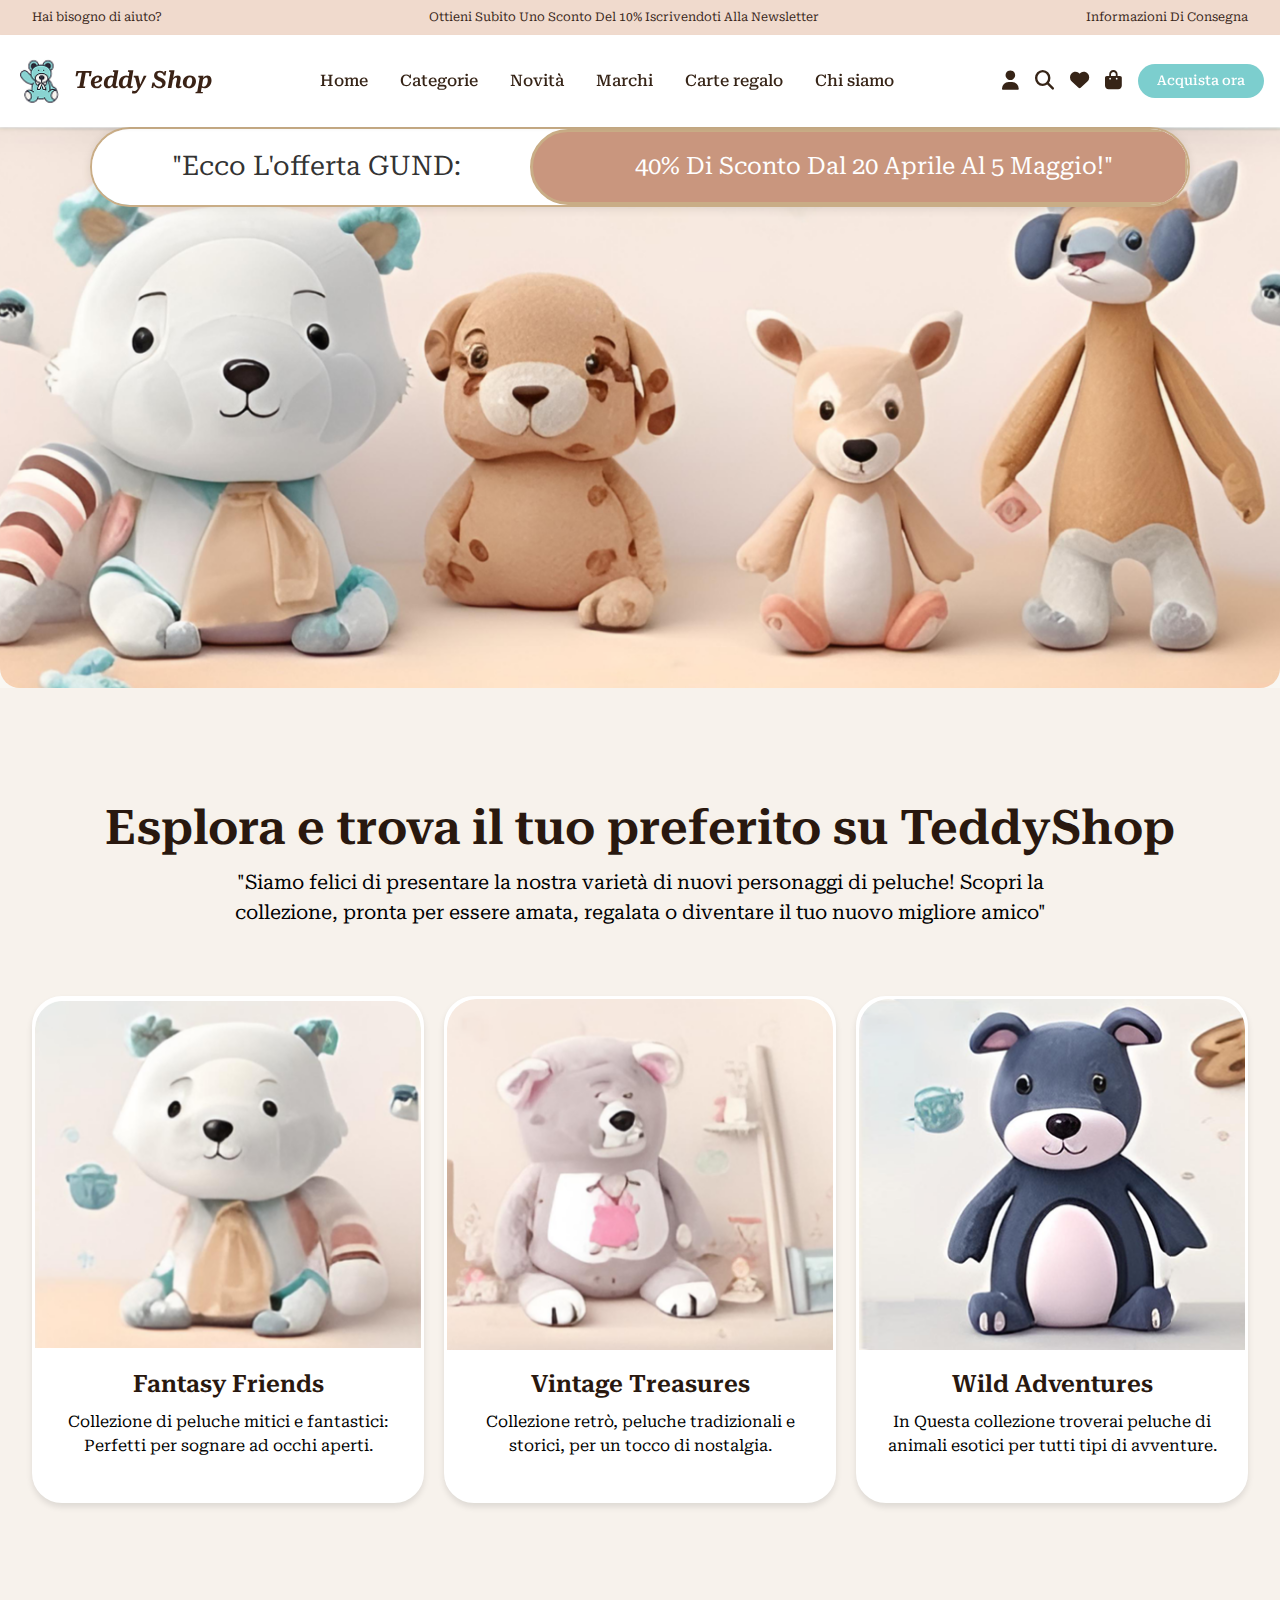
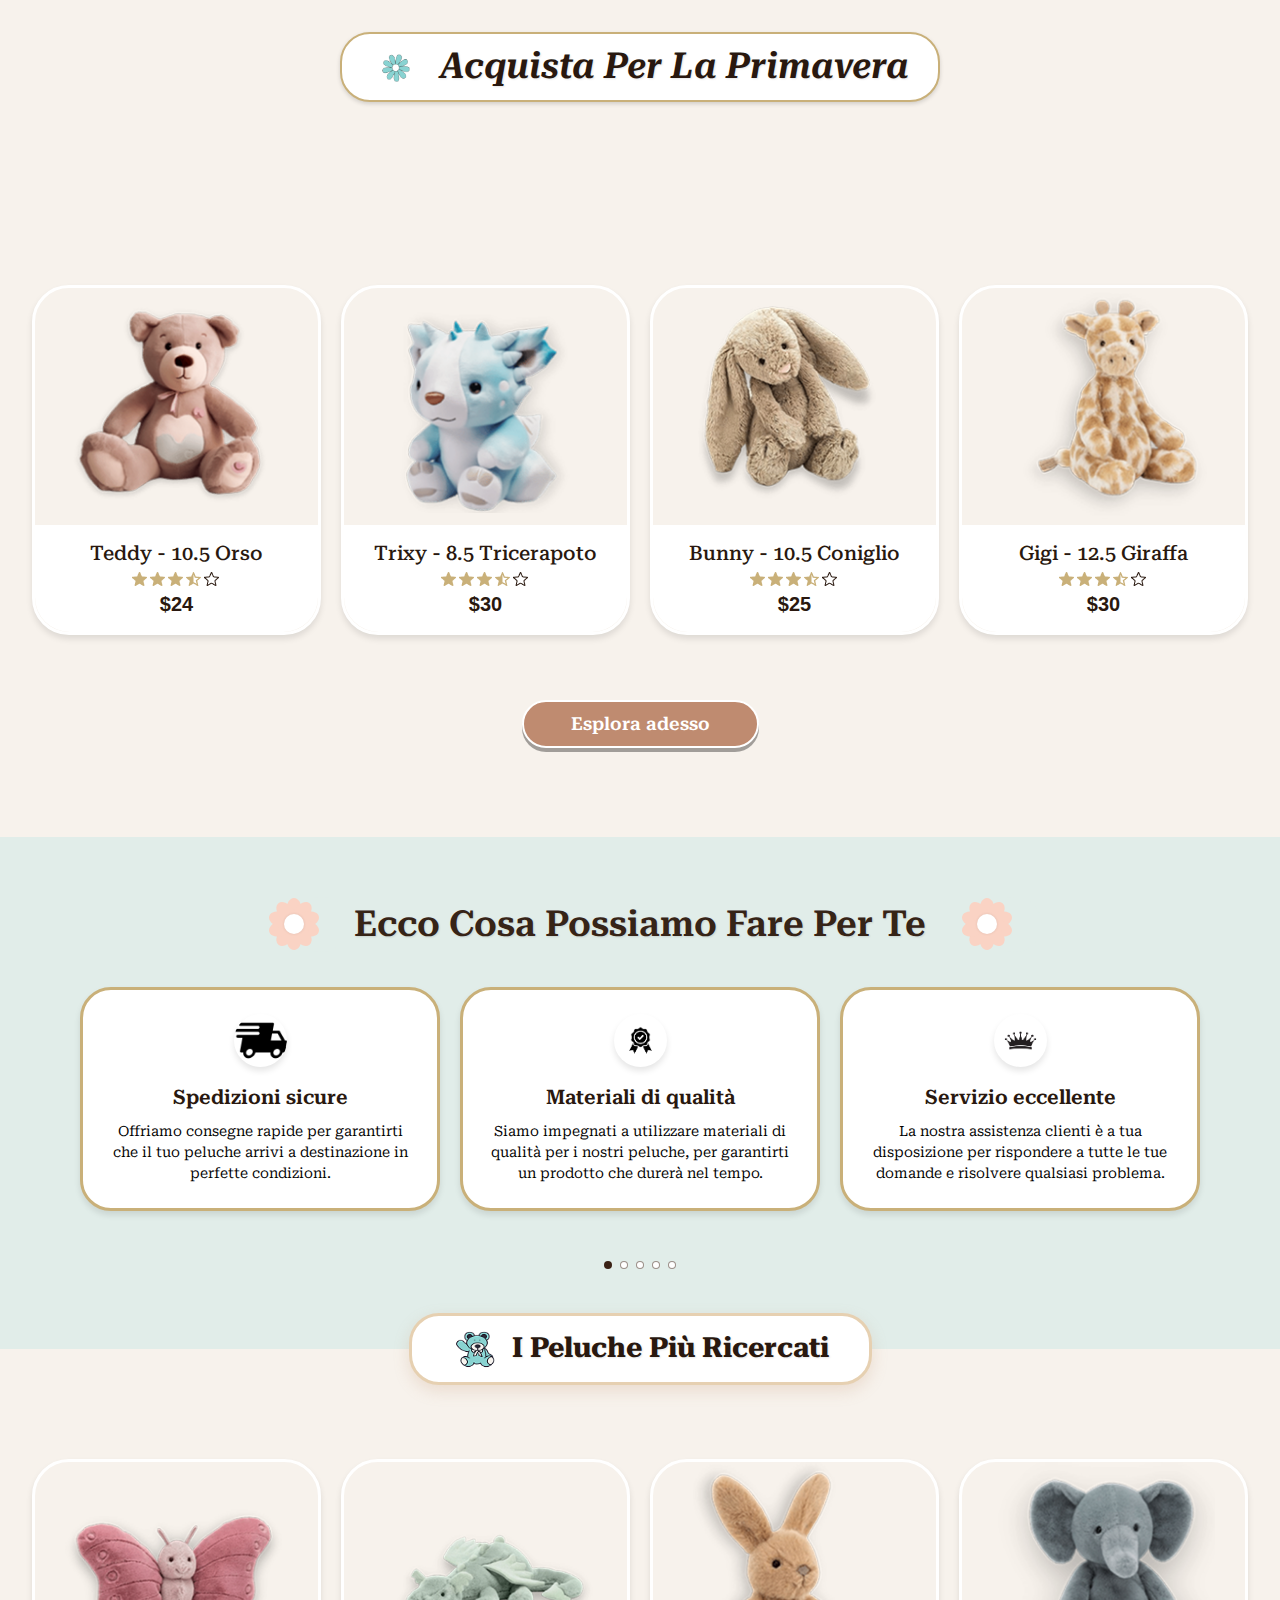
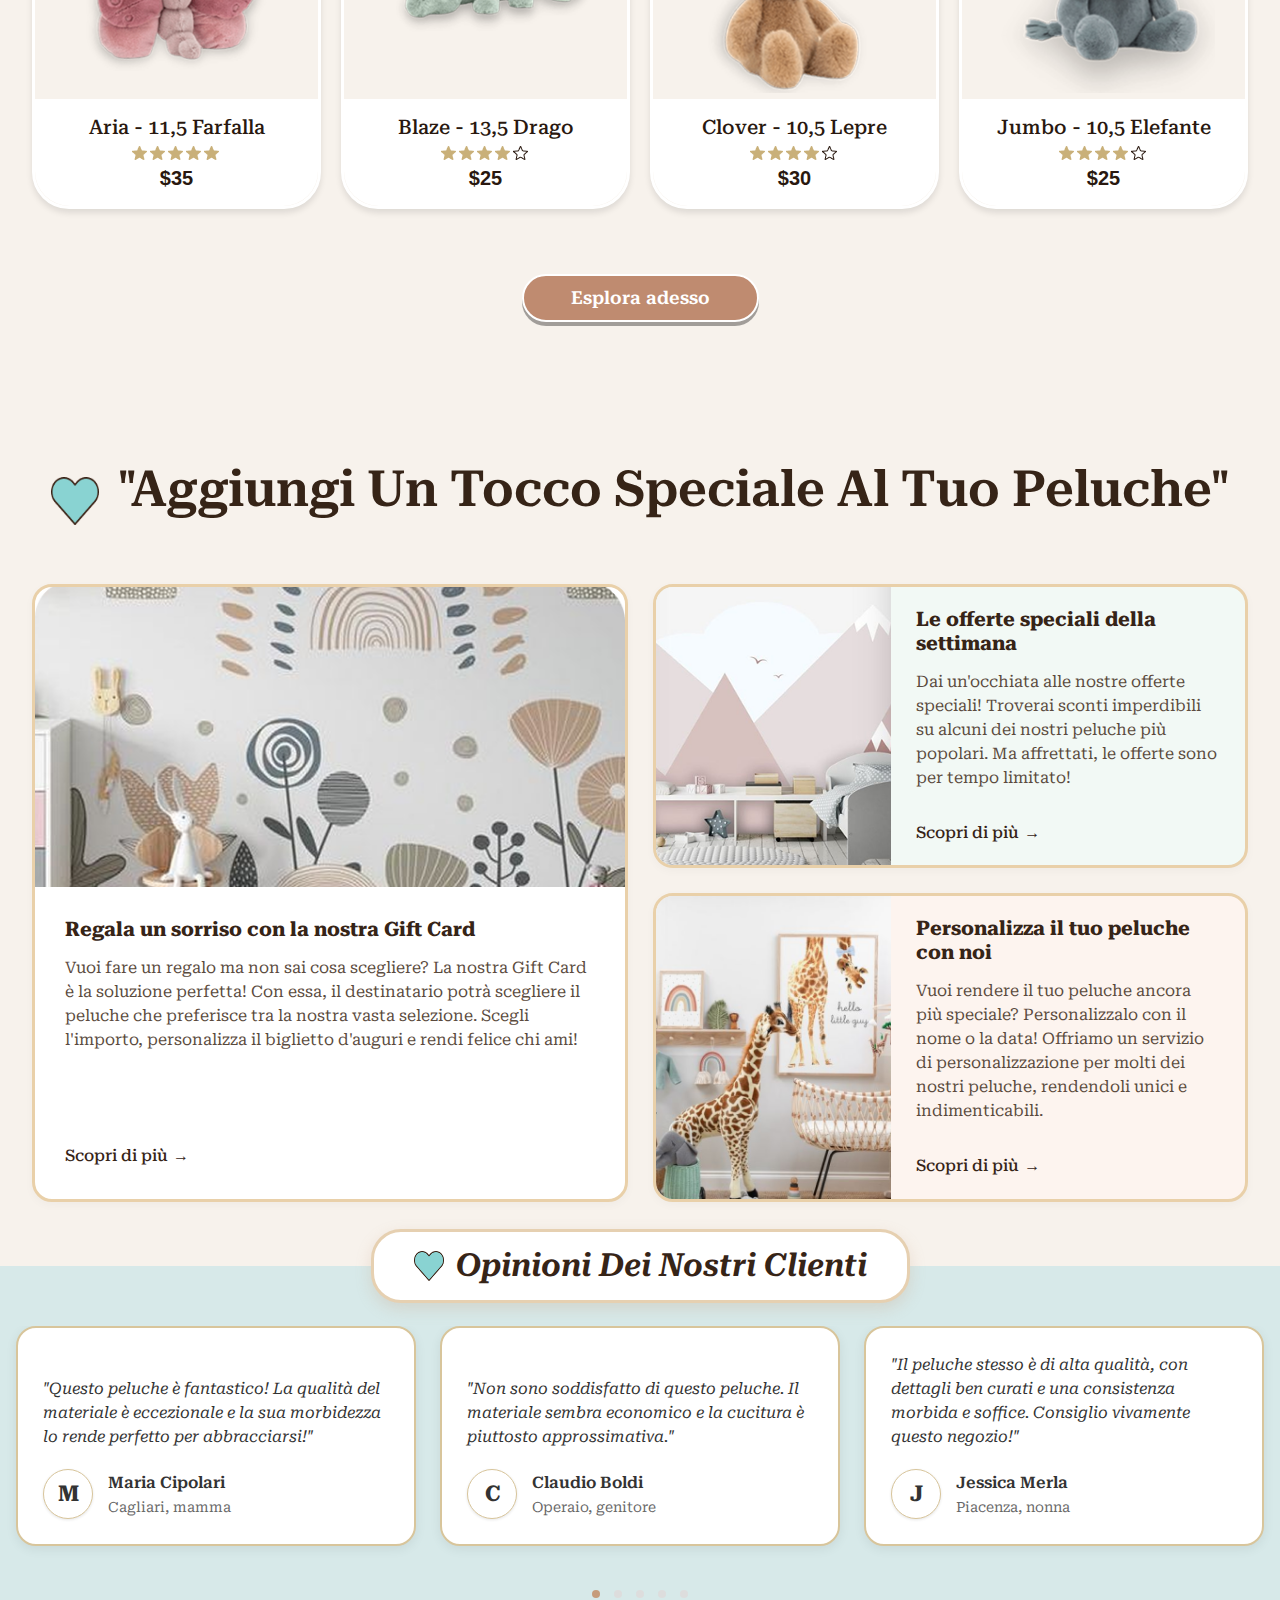
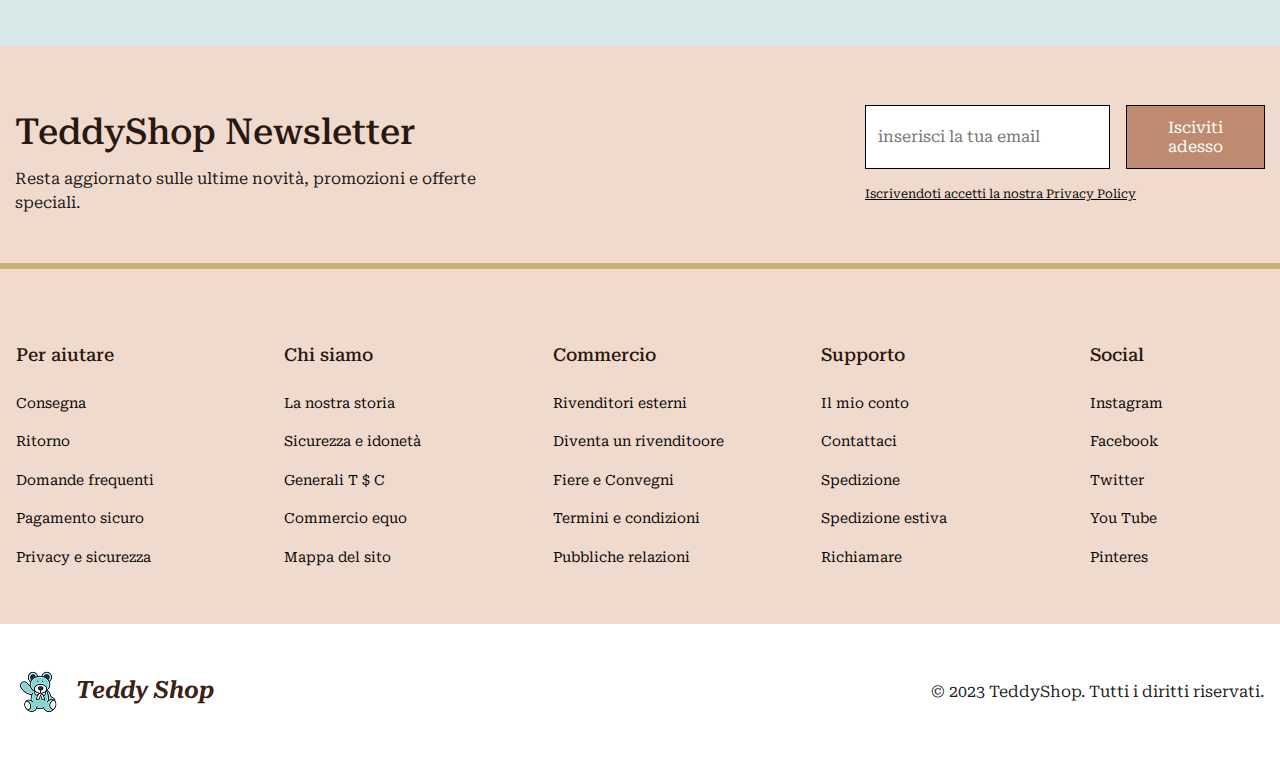
==== commit ca4b2191: "fix: correção da visibilidade em dispositivos móveis" ====
--- a/index.html
+++ b/index.html
@@ -3,7 +3,7 @@
 
 <head>
   <meta charset="UTF-8">
-  <meta name="viewport" content="width=device-width, initial-scale=1.0">
+  <meta name="viewport" content="width=device-width, initial-scale=1.0, maximum-scale=1.0, user-scalable=no">
   <title>TeddyShop - Negozio di Peluche Online</title>
 
   <!-- Font Awesome for icons -->
@@ -11,6 +11,7 @@
 
   <!-- Custom CSS -->
   <link rel="stylesheet" href="style.css">
+  <link rel="stylesheet" href="promo-section.css">
 </head>
 
 <body>
@@ -60,8 +61,6 @@
 
   <!-- Hero Section -->
   <section class="hero">
-
-
     <!-- Imagem de fundo com o banner sobreposto -->
     <div class="hero-banner-container">
       <img src="images/Untitled.png" alt="Collezione di peluche" class="hero-image">
@@ -80,7 +79,7 @@
 
   <!-- Main Content -->
   <div class="container main-content">
-    <!-- Collections Section (UPDATED) -->
+    <!-- Collections Section -->
     <section class="collections-section">
       <header class="collections-header">
         <h2 class="collections-title">
@@ -133,7 +132,7 @@
       </div>
     </section>
 
-    <!-- Nova seção de produtos com o layout atualizado -->
+    <!-- Product Showcase Section -->
     <section class="product-showcase">
       <div class="product-container">
         <div class="product-grid">
@@ -374,8 +373,6 @@
       <button class="explore-button" aria-label="Explore products now">Esplora adesso</button>
     </section>
 
-
-
     <!-- Special Features -->
     <div class="special-title-section">
       <div class="heart-icon-title-container">
@@ -406,8 +403,8 @@
           <img src="images/weekly-offers-image.jpg" alt="Kids room with mountain wall decoration">
         </div>
         <div class="special-content">
-          <h3 class="special-title">Le offerte speciali della settimana</h3>
-          <p class="special-text">Dai un'occhiata alle nostre offerte speciali! Troverai sconti imperdibili su alcuni
+          <h3 class="special-title" style="display: block">Le offerte speciali della settimana</h3>
+          <p class="special-text" style="display: block">Dai un'occhiata alle nostre offerte speciali! Troverai sconti imperdibili su alcuni
             dei nostri peluche più popolari. Ma affrettati, le offerte sono per tempo limitato!</p>
           <a href="#" class="discover-more">Scopri di più</a>
         </div>
@@ -419,10 +416,9 @@
           <img src="images/custom-teddy-image.jpg" alt="Kids room with giraffe plush toy">
         </div>
         <div class="special-content">
-          <h3 class="special-title">Personalizza il tuo peluche con noi</h3>
-          <p class="special-text">Vuoi rendere il tuo peluche ancora più speciale? Personalizzalo con il nome o la data!
-            Offriamo un servizio di personalizzazione per molti dei nostri peluche, rendendoli unici e indimenticabili.
-          </p>
+          <h3 class="special-title" style="display: block">Personalizza il tuo peluche con noi</h3>
+          <p class="special-text" style="display: block">Vuoi rendere il tuo peluche ancora più speciale? Personalizzalo con il nome o la data!
+            Offriamo un servizio di personalizzazione per molti dei nostri peluche, rendendoli unici e indimenticabili.</p>
           <a href="#" class="discover-more">Scopri di più</a>
         </div>
       </div>
@@ -430,10 +426,10 @@
 
     <!-- Reviews Section -->
     <section class="reviews-section">
-      <div class="section-title-container">
-        <div class="section-title-wrapper">
+      <div class="reviews-title-container">
+        <div class="reviews-title-wrapper">
           <img src="images/heart-icon.png" alt="Heart icon">
-          <span>Opinioni Dei Nostri Clienti</span>
+          <span class="reviews-title">Opinioni Dei Nostri Clienti</span>
         </div>
       </div>
 
@@ -489,10 +485,7 @@
         <div class="indicator"></div>
       </div>
     </section>
-
-
   </div>
-
 
   <!-- Footer -->
   <footer class="footer">
--- a/style.css
+++ b/style.css
@@ -234,6 +234,18 @@
     cursor: pointer;
 }
 
+/* Fix for elements that might be hidden on mobile */
+@media (max-width: 768px) {
+    .weekly-offers-section .special-title,
+    .weekly-offers-section .special-text,
+    .custom-teddy-section .special-title,
+    .custom-teddy-section .special-text {
+        display: block !important;
+        visibility: visible !important;
+        opacity: 1 !important;
+    }
+}
+
 /* Buttons */
 .btn,
 .acquista-btn,
@@ -442,13 +454,14 @@
     align-items: center;
     justify-content: center;
     width: 80%;
-    max-width: 550px;
-    height: 65px;
+    max-width: 600px;
+    height: 70px;
     border: 2px solid var(--yellow-gold);
     border-radius: var(--radius-xl);
     box-shadow: 0 2px 4px rgba(0, 0, 0, 0.15);
-    padding: 0;
+    padding: 0 20px;
     background-color: var(--white);
+    white-space: nowrap;
 }
 
 .spring-banner__container>* {
@@ -458,22 +471,23 @@
 }
 
 .spring-banner__icon {
-    width: 85px;
-    height: 85px;
+    width: 60px;
+    height: 60px;
     object-fit: contain;
-    margin-right: 0;
+    margin-right: 8px;
     flex-shrink: 0;
 }
 
 .spring-banner__title {
     font-family: "Roboto Serif", serif;
-    font-size: var(--font-3xl);
+    font-size: var(--font-4xl);
     font-style: italic;
-    font-weight: 500;
+    font-weight: 600;
     color: var(--dark-brown);
     text-align: center;
     margin: 0;
     padding-left: 0;
+    text-shadow: 1px 1px 2px rgba(0, 0, 0, 0.1);
 }
 
 /* Product Showcase */
@@ -482,20 +496,12 @@
     display: flex;
     padding: 50px 0 89px;
     margin-top: 0;
-    /* Removed margin to place title exactly between sections */
     flex-direction: column;
     align-items: stretch;
     width: 100%;
     position: relative;
     z-index: 1;
     border-top: none;
-    /* Ensure no border between sections */
-}
-
-/* Add extra spacing for the first item to accommodate the title */
-.product-showcase .product-container {
-    margin-top: 60px;
-    /* Increased to allow space for the title */
 }
 
 .product-container {
@@ -503,6 +509,10 @@
     max-width: var(--container-width);
     margin: 0 auto;
     padding: 0 var(--spacing-md);
+}
+
+.product-showcase .product-container {
+    margin-top: 60px;
 }
 
 .product-grid {
@@ -608,7 +618,7 @@
     margin: 7px 0 0 0;
 }
 
-/* Section titles with decorative wrappers - REDESIGNED FOR PERFECT CENTERING */
+/* Section titles with decorative wrappers */
 .section-title-container {
     text-align: center;
     width: 100%;
@@ -623,49 +633,37 @@
     align-items: center;
     justify-content: center;
     background-color: var(--white);
-    border: 2px solid var(--gold);
+    border: 3px solid var(--gold);
     border-radius: var(--radius-xl);
-    padding: 0.1rem 2.5rem;
-    font-size: var(--font-lg);
-    font-weight: 600;
-    color: var(--brown);
-    box-shadow: 0 4px 12px rgba(198, 156, 123, 0.15);
+    padding: 0.5rem 2.5rem;
+    font-size: var(--font-2xl);
+    font-weight: 700;
+    color: var(--dark-brown);
+    box-shadow: 0 6px 15px rgba(198, 156, 123, 0.25);
     position: relative;
     max-width: 90%;
     margin: 0 auto;
     z-index: 50;
-    /* Ensure it appears above the background */
-}
-
-/* Position for product showcase title - IMPROVED POSITIONING */
+    text-shadow: 1px 1px 2px rgba(0, 0, 0, 0.1);
+    flex-wrap: nowrap;
+    white-space: nowrap;
+}
+
+/* Position for product showcase title */
 .product-showcase .section-title-container {
     position: absolute;
     top: 0;
     left: 0;
     width: 100%;
     height: 40px;
-    /* Set a fixed height */
     z-index: 40;
     transform: translateY(-50%);
-    /* Key for perfect centering between sections */
     display: flex;
     justify-content: center;
     align-items: center;
-    /* Force the container to sit half on each color */
     background: linear-gradient(to bottom, var(--mint-bg) 50%, var(--light-beige) 50%);
     padding: 0;
     margin: 0;
-}
-
-/* Position for reviews section title - also centered between sections */
-.reviews-section .section-title-container {
-    position: absolute;
-    top: 0;
-    left: 0;
-    width: 100%;
-    z-index: 40;
-    transform: translateY(-50%);
-    /* Key for perfect centering between sections */
 }
 
 .section-title-wrapper img {
@@ -688,7 +686,6 @@
     position: relative;
     z-index: 0;
     margin-bottom: 0;
-    /* Removed margin to align perfectly with product showcase */
 }
 
 .header-container {
@@ -699,23 +696,26 @@
     justify-content: center;
     gap: 0;
     font-family: "Roboto Serif", sans-serif;
-    font-size: var(--font-3xl);
+    font-size: var(--font-4xl);
     color: var(--dark-brown);
-    font-weight: 600;
+    font-weight: 700;
     text-align: center;
     line-height: 1.2;
     flex-wrap: nowrap;
     padding: 0 var(--spacing-md);
-    margin-bottom: 30px;
+    margin-bottom: 35px;
     position: relative;
+    text-shadow: 1px 1px 2px rgba(0, 0, 0, 0.1);
+    white-space: nowrap;
 }
 
 .features-section .section-title {
-    margin: 0 12px;
+    margin: 0 15px;
     position: relative;
     z-index: 1;
     white-space: nowrap;
-    font-size: var(--font-3xl);
+    font-size: var(--font-4xl);
+    display: inline-block;
 }
 
 .features-row {
@@ -819,18 +819,22 @@
     align-items: center;
     justify-content: center;
     margin-bottom: 2.5rem;
+    flex-wrap: wrap;
+    padding: 0 15px;
+    width: 100%;
 }
 
 .heart-icon-title-container img {
-    width: 38px;
-    height: 38px;
-    margin-right: 15px;
+    width: 48px;
+    height: 48px;
+    margin-right: 18px;
 }
 
 .heart-icon-title-container h2 {
-    font-size: var(--font-3xl);
+    font-size: 50px;
+    font-weight: 600;
     color: var(--brown);
-    font-weight: 600;
+    text-align: center;
 }
 
 /* Special sections grid */
@@ -855,20 +859,21 @@
     border: 3px solid #e9d0a9;
     box-shadow: 0 3px 10px rgba(0, 0, 0, 0.03);
     height: 100%;
+    display: flex;
+    flex-direction: column;
 }
 
 .gift-card-section .special-image {
     width: 100%;
     height: 300px;
+    flex-shrink: 0;
 }
 
 .gift-card-section .special-content {
     padding: 30px;
-}
-
-.gift-card-section .special-title {
-    font-size: var(--font-2xl);
-    margin-bottom: 15px;
+    display: flex;
+    flex-direction: column;
+    flex-grow: 1;
 }
 
 .weekly-offers-section {
@@ -887,12 +892,16 @@
 .custom-teddy-section .special-image {
     width: 40%;
     min-height: 100%;
+    flex-shrink: 0;
 }
 
 .weekly-offers-section .special-content,
 .custom-teddy-section .special-content {
     padding: 20px 25px;
     flex: 1;
+    display: flex;
+    flex-direction: column;
+    min-width: 0; /* Ensures the content doesn't overflow */
 }
 
 .custom-teddy-section {
@@ -909,6 +918,7 @@
 
 .special-image {
     overflow: hidden;
+    flex-shrink: 0;
 }
 
 .special-image img {
@@ -919,8 +929,8 @@
 }
 
 .special-content {
-    display: flex;
-    flex-direction: column;
+    display: block;
+    flex-grow: 1;
 }
 
 .special-title {
@@ -929,6 +939,7 @@
     color: var(--brown);
     margin-bottom: 15px;
     line-height: 1.2;
+    display: block;
 }
 
 .special-text {
@@ -937,12 +948,19 @@
     margin-bottom: 20px;
     line-height: 1.5;
     flex-grow: 1;
+    display: block;
+}
+
+.weekly-offers-section .special-title,
+.weekly-offers-section .special-text,
+.custom-teddy-section .special-title,
+.custom-teddy-section .special-text {
+    display: block;
 }
 
 .discover-more {
     font-size: var(--font-base);
     font-weight: 500;
-    color: var(--mint);
     text-decoration: none;
     display: inline-flex;
     align-items: center;
@@ -965,9 +983,8 @@
 
 /* Reviews Section - Full Width */
 .reviews-section {
-    padding: 50px 0 3rem 0;
-    margin-top: 80px;
-    /* Adjusted to create space for centered title */
+    padding: 40px 0 3rem 0;
+    margin-top: 0;
     background-color: var(--light-mint);
     width: 100vw;
     max-width: 100vw;
@@ -977,10 +994,57 @@
     z-index: 0;
 }
 
-/* Add extra spacing for testimonials to accommodate the title */
+/* Reviews title container */
+.reviews-title-container {
+    position: absolute;
+    top: 0;
+    left: 0;
+    width: 100%;
+    height: 40px;
+    z-index: 40;
+    transform: translateY(-50%);
+    display: flex;
+    justify-content: center;
+    align-items: center;
+    background: linear-gradient(to bottom, var(--light-beige) 50%, var(--light-mint) 50%);
+    padding: 0;
+    margin: 0;
+}
+
+.reviews-title-wrapper {
+    display: inline-flex;
+    align-items: center;
+    justify-content: center;
+    background-color: var(--white);
+    border: 3px solid var(--gold);
+    border-radius: var(--radius-xl);
+    padding: 0.5rem 2.5rem;
+    box-shadow: 0 6px 15px rgba(198, 156, 123, 0.25);
+    position: relative;
+    max-width: 90%;
+    margin: 0 auto;
+    z-index: 50;
+}
+
+.reviews-title-wrapper img {
+    width: 30px;
+    height: 30px;
+    margin-right: 12px;
+}
+
+.reviews-title {
+    font-style: italic;
+    font-size: 32px;
+    font-weight: 600;
+    color: var(--brown);
+    display: inline-block;
+    margin: 0;
+    white-space: nowrap;
+}
+
+/* Testimonial carousel spacing */
 .reviews-section .testimonials-carousel {
-    margin-top: 50px;
-    /* Increased to allow space for the title */
+    margin-top: 20px;
 }
 
 /* Carousel indicators */
@@ -1035,56 +1099,60 @@
 }
 
 .testimonial-card {
-    padding: 1.5rem;
-    background-color: var(--white);
-    border-radius: var(--radius-md);
-    border: 1px solid rgba(230, 225, 215, 0.7);
-    box-shadow: 0 3px 8px rgba(0, 0, 0, 0.03);
+    background-color: #ffffff;
+    border: 2px solid #d8c59b;
+    border-radius: 20px;
+    padding: 25px;
+    margin-bottom: 20px;
+    box-shadow: 0 3px 12px rgba(0, 0, 0, 0.07);
+    display: flex;
+    flex-direction: column-reverse;
 }
 
 .testimonial-header {
     display: flex;
     align-items: center;
-    margin-bottom: 1rem;
 }
 
 .testimonial-avatar {
     width: 50px;
     height: 50px;
-    background-color: #f0f0f0;
-    color: #7a6c5d;
     border-radius: 50%;
+    background-color: white;
+    color: #333;
+    border: 1px solid #d8c59b;
     display: flex;
     align-items: center;
     justify-content: center;
     font-weight: bold;
-    margin-right: 1rem;
-    font-size: var(--font-md);
+    font-size: 22px;
+    margin-right: 15px;
+    box-shadow: 0 1px 3px rgba(0, 0, 0, 0.1);
+}
+
+.avatar-m, .avatar-c, .avatar-j {
+    background-color: white !important;
+    color: #333 !important;
 }
 
 .testimonial-name {
-    font-weight: 500;
-    font-size: var(--font-base);
-    color: var(--brown);
+    font-weight: 600;
+    font-size: 16px;
+    color: #333;
 }
 
 .testimonial-info {
-    font-size: var(--font-sm);
-    color: #777;
+    font-size: 14px;
+    color: #666;
 }
 
 .testimonial-text {
     font-style: italic;
-    color: #555;
+    color: #333;
     line-height: 1.5;
-}
-
-/* Avatar specific colors */
-.avatar-m,
-.avatar-c,
-.avatar-j {
-    background-color: #f0f0f0;
-    color: #7a6c5d;
+    margin-top: 0;
+    margin-bottom: 20px;
+    font-size: 16px;
 }
 
 /* Footer styles */
@@ -1274,29 +1342,30 @@
 /* Flower for feature section title */
 .flor-decorativa {
     position: relative;
-    width: 40px;
-    height: 40px;
+    width: 55px;
+    height: 55px;
     flex-shrink: 0;
     display: inline-block;
-    margin: 0 14px;
+    margin: 0 18px;
 }
 
 .flor-decorativa .centro {
     position: absolute;
-    width: 16px;
-    height: 16px;
+    width: 20px;
+    height: 20px;
     background-color: var(--white);
     border-radius: 50%;
     top: 50%;
     left: 50%;
     transform: translate(-50%, -50%);
     z-index: 2;
+    box-shadow: 0 0 3px rgba(0, 0, 0, 0.1);
 }
 
 .flor-decorativa .petala {
     position: absolute;
-    width: 12px;
-    height: 20px;
+    width: 16px;
+    height: 26px;
     background-color: var(--light-peach);
     border-radius: 50% 50% 50% 50%;
     top: 50%;
@@ -1354,6 +1423,81 @@
     background-color: var(--mint-bg);
     border-radius: 50%;
     z-index: 0;
+}
+
+/* Hero Banner Container*/
+.hero-banner-container {
+    position: relative;
+    width: 100%;
+}
+
+/* Banner styles */
+.banner-container {
+    width: 100%;
+    max-width: 1100px;
+    padding: 0;
+    position: absolute;
+    top: 0px;
+    left: 50%;
+    transform: translateX(-50%);
+    z-index: 20;
+}
+
+.banner {
+    height: 80px;
+    width: 100%;
+    border-radius: 40px;
+    border: 2px solid #c9ad86;
+    overflow: hidden;
+    display: flex;
+    box-shadow: 0 2px 10px rgba(0, 0, 0, 0.1);
+    position: relative;
+}
+
+.white-bg {
+    position: absolute;
+    left: 0;
+    top: 0;
+    width: 100%;
+    height: 100%;
+    background-color: white;
+}
+
+.color-bg {
+    position: absolute;
+    right: 0;
+    top: 0;
+    width: 60%;
+    height: 100%;
+    background-color: #c9967e;
+    border: 3px solid #c9ad86;
+    border-radius: 100px 40px 40px 100px;
+}
+
+.text-left {
+    position: absolute;
+    left: 80px;
+    top: 0;
+    height: 100%;
+    display: flex;
+    align-items: center;
+    font-size: 27px;
+    color: #333;
+    z-index: 1;
+}
+
+.text-right {
+    position: absolute;
+    right: 40px;
+    top: 0;
+    width: 50%;
+    height: 100%;
+    display: flex;
+    align-items: center;
+    justify-content: center;
+    font-size: 24px;
+    color: white;
+    z-index: 1;
 }
 
 /* Media queries for responsiveness */
@@ -1388,26 +1532,20 @@
         width: 50%;
     }
 
-    /* Product showcase adjustments */
     .product-showcase {
         padding-top: 80px;
         margin-top: 0;
-        /* Keep at 0 to maintain title positioning */
-    }
-
-    /* Features section adjustment */
+    }
+
     .features-section {
         margin-bottom: 0;
-        /* Keep at 0 to maintain title positioning */
-    }
-
-    /* Ensure the title container remains properly positioned */
+    }
+
     .product-showcase .section-title-container {
         height: 40px;
         background: linear-gradient(to bottom, var(--mint-bg) 50%, var(--light-beige) 50%);
     }
 
-    /* Adjusted section titles */
     .section-title-wrapper {
         padding: 0.7rem 1.8rem;
         font-size: var(--font-md);
@@ -1420,14 +1558,21 @@
         margin-right: 8px;
     }
 
-    /* Adjust reviews section for title */
     .reviews-section {
         margin-top: 0;
-        /* Keep at 0 to maintain title positioning */
     }
 
     .reviews-section .testimonials-carousel {
         margin-top: 40px;
+    }
+    
+    /* Fix for reviews title */
+    .reviews-title-wrapper {
+        padding: 0.7rem 1.8rem;
+    }
+    
+    .reviews-title {
+        font-size: 28px;
     }
 }
 
@@ -1435,21 +1580,32 @@
     .features-section {
         padding: 40px var(--spacing-md) 60px;
         margin-bottom: 0;
-        /* Keep at 0 to maintain title positioning */
-    }
-
-    /* Ensure the title container remains properly positioned */
+    }
+
     .product-showcase .section-title-container {
         height: 35px;
         background: linear-gradient(to bottom, var(--mint-bg) 50%, var(--light-beige) 50%);
     }
 
     .header-container {
-        font-size: var(--font-2xl);
-    }
-
+        font-size: var(--font-3xl);
+        font-weight: 700;
+        text-shadow: 1px 1px 3px rgba(0, 0, 0, 0.15);
+        padding: 0 5px;
+        white-space: nowrap;
+    }
+    
     .features-section .section-title {
-        font-size: var(--font-2xl);
+        font-size: var(--font-3xl);
+        margin: 0 10px;
+        white-space: nowrap;
+    }
+    
+    .features-section .flor-decorativa {
+        width: 35px;
+        height: 35px;
+        display: inline-flex;
+        margin: 0 5px;
     }
 
     .features-row {
@@ -1501,13 +1657,15 @@
     }
 
     .spring-banner {
-        max-width: 500px;
+        max-width: 530px;
         height: 100px;
     }
 
     .spring-banner__container {
-        width: 450px;
+        width: 480px;
         height: 60px;
+        padding: 0 15px;
+        white-space: nowrap;
     }
 
     .spring-banner__icon {
@@ -1516,32 +1674,56 @@
     }
 
     .spring-banner__title {
-        font-size: var(--font-2xl);
-    }
-
-    /* Further adjust product showcase and reviews */
+        font-size: var(--font-3xl);
+        font-weight: 700;
+        text-shadow: 1px 1px 3px rgba(0, 0, 0, 0.15);
+    }
+
     .product-showcase {
         padding-top: 60px;
     }
 
     .product-showcase .product-container {
         margin-top: 30px;
+    }
+    
+    /* Reviews title adjustments */
+    .reviews-title-container {
+        margin-bottom: 25px;
+    }
+    
+    .reviews-title {
+        font-size: 26px;
+    }
+    
+    .reviews-title-wrapper img {
+        width: 25px;
+        height: 25px;
     }
 }
 
 @media (max-width: 768px) {
     :root {
         --font-5xl: 32px;
-        --font-4xl: 28px;
-        --font-3xl: 24px;
-        --font-2xl: 22px;
+        --font-4xl: 30px;
+        --font-3xl: 26px;
+        --font-2xl: 24px;
         --font-xl: 20px;
     }
-
-    /* Improved header layout for small screens */
+    
+    .header-container {
+        justify-content: center;
+        flex-wrap: nowrap;
+        width: auto;
+        max-width: 100%;
+        overflow-x: auto;
+        padding: 0 5px;
+    }
+
     .nav-container {
         position: relative;
         justify-content: space-between;
+        padding: var(--spacing-sm) var(--spacing-md);
     }
 
     .logo {
@@ -1571,7 +1753,6 @@
 
     .nav-right .acquista-btn {
         display: none;
-        /* Hide the button on small screens to save space */
     }
 
     .nav-right .icon-link {
@@ -1590,7 +1771,6 @@
         margin-bottom: 15px;
     }
 
-    /* Ensure the title container remains properly positioned in mobile */
     .product-showcase .section-title-container {
         height: 30px;
         background: linear-gradient(to bottom, var(--mint-bg) 50%, var(--light-beige) 50%);
@@ -1606,7 +1786,8 @@
     }
 
     .testimonials-grid {
-        grid-template-columns: 1fr;
+        grid-template-columns: repeat(2, 1fr);
+        gap: 15px;
     }
 
     .main-nav {
@@ -1650,28 +1831,73 @@
     .collections-section {
         padding: 40px var(--spacing-md);
     }
-
+    
+    .special-title-section {
+        margin: 2rem 0 1.5rem;
+    }
+    
+    .heart-icon-title-container {
+        flex-direction: column;
+        margin-bottom: 1.5rem;
+    }
+    
+    .heart-icon-title-container img {
+        margin-right: 0;
+        margin-bottom: 10px;
+    }
+    
     .heart-icon-title-container h2 {
         font-size: var(--font-xl);
+        text-align: center;
+        width: 100%;
     }
 
     .weekly-offers-section,
     .custom-teddy-section {
         flex-direction: column;
+        width: 100%;
     }
 
     .weekly-offers-section .special-image,
     .custom-teddy-section .special-image {
         width: 100%;
         height: 200px;
-    }
-
-    /* Mobile title adjustments */
+        max-width: 100%;
+    }
+    
+    .weekly-offers-section .special-content,
+    .custom-teddy-section .special-content {
+        width: 100%;
+        padding: 20px;
+        display: flex;
+        flex-direction: column;
+        box-sizing: border-box;
+    }
+    
+    /* Fix for special sections on mobile */
+    .special-title {
+        display: block !important;
+        font-size: var(--font-lg);
+        margin-bottom: 12px;
+    }
+    
+    .special-text {
+        display: block !important;
+        margin-bottom: 15px;
+    }
+    
+    .discover-more {
+        display: inline-block !important;
+    }
+
     .section-title-wrapper {
-        padding: 0.6rem 1.5rem;
-        font-size: var(--font-base);
-        max-width: 80%;
+        padding: 0.7rem 1.7rem;
+        font-size: var(--font-md);
+        font-weight: 700;
+        max-width: 85%;
         margin: 0 auto;
+        box-shadow: 0 6px 18px rgba(198, 156, 123, 0.3);
+        border-width: 3px;
     }
 
     .section-title-wrapper img {
@@ -1689,7 +1915,6 @@
     .product-showcase {
         padding-top: 50px;
         margin-top: 0;
-        /* Keep at 0 to maintain title positioning */
     }
 
     .product-grid {
@@ -1701,10 +1926,8 @@
         margin-bottom: 20px;
     }
 
-    /* Mobile adjustments for reviews section */
     .reviews-section {
         margin-top: 0;
-        /* Keep at 0 to maintain title positioning */
         padding-top: 40px;
     }
 
@@ -1712,181 +1935,423 @@
         margin-top: 30px;
     }
 
-    /* Smaller flower size */
     .flor-decorativa {
+        width: 40px;
+        height: 40px;
+        margin: 0 10px;
+    }
+    
+    .flor-decorativa .centro {
+        width: 16px;
+        height: 16px;
+    }
+    
+    .flor-decorativa .petala {
+        width: 12px;
+        height: 20px;
+    }
+    
+    /* Reviews title fixes for mobile */
+    .reviews-title-container {
+        width: 100%;
+        height: 30px;
+    }
+    
+    .reviews-title-wrapper {
+        padding: 0.6rem 1.5rem;
+        max-width: 80%;
+    }
+    
+    .reviews-title {
+        font-size: 22px;
+        white-space: nowrap;
+    }
+    
+    .reviews-title-wrapper img {
         width: 20px;
         height: 20px;
-        margin: 0 5px;
+        margin-right: 8px;
+    }
+    
+    /* Special sections content fixes */
+    .weekly-offers-section .special-content,
+    .custom-teddy-section .special-content {
+        padding: 20px;
+        width: 100%;
+        box-sizing: border-box;
+    }
+    
+    .weekly-offers-section .special-title,
+    .weekly-offers-section .special-text,
+    .custom-teddy-section .special-title,
+    .custom-teddy-section .special-text {
+        display: block !important;
+        width: 100%;
+        max-width: 100%;
+        margin-bottom: 10px;
+        visibility: visible !important;
+    }
+    
+    /* Ensure these critical elements are visible on mobile */
+    .weekly-offers-section h3.special-title,
+    .custom-teddy-section h3.special-title {
+        display: block !important;
+        visibility: visible !important;
+        font-size: var(--font-lg);
+        margin-bottom: 10px;
+        width: 100%;
+    }
+    
+    /* Mobile improvements */
+    .top-bar-content {
+        flex-direction: column;
+        align-items: center;
+        padding: 5px 0;
+    }
+    
+    .top-bar-item {
+        margin-bottom: 3px;
+        font-size: var(--font-xs);
+    }
+    
+    .hero-image {
+        height: auto;
+        max-height: 400px;
+        object-fit: cover;
     }
 }
 
 @media (max-width: 640px) {
     :root {
+        --font-4xl: 28px;
+        --font-3xl: 24px;
+        --font-2xl: 22px;
+        --font-xl: 18px;
+        --font-lg: 16px;
+        --font-base: 14px;
+    }
+    
+    .heart-icon-title-container h2 {
+        font-size: var(--font-lg);
+        padding: 0 15px;
+        line-height: 1.4;
+        margin-top: 5px;
+    }
+    
+    .heart-icon-title-container img {
+        width: 32px;
+        height: 32px;
+    }
+
+    .nav-container {
+        padding: var(--spacing-sm) var(--spacing-sm);
+    }
+
+    .logo img {
+        width: 35px;
+        margin-right: var(--spacing-xs);
+    }
+
+    .logo-text {
+        font-size: var(--font-sm);
+    }
+
+    .nav-right {
+        gap: var(--spacing-sm);
+    }
+
+    .nav-right .icon-link {
+        font-size: 0.9rem;
+        margin-left: 2px;
+    }
+
+    .nav-right .icon-link {
+        margin-left: 0;
+        margin-right: 10px;
+    }
+
+    .top-bar-content {
+        flex-direction: column;
+        text-align: center;
+    }
+
+    .top-bar-item {
+        margin-bottom: 0.5rem;
+    }
+
+    .newsletter-title {
+        font-size: var(--font-2xl);
+    }
+
+    .newsletter-form {
+        flex-direction: column;
+    }
+
+    .newsletter-button {
+        width: 100%;
+    }
+
+    .footer {
+        padding: 32px var(--spacing-md) 0;
+    }
+
+    .footer-links {
+        flex-direction: column;
+        gap: 32px;
+        padding: 40px var(--spacing-md) 30px;
+    }
+
+    .footer-column {
+        width: 100%;
+    }
+
+    .credits-content {
+        flex-direction: column;
+        gap: 24px;
+        text-align: center;
+    }
+
+    .copyright {
+        font-size: var(--font-sm);
+    }
+
+    .spring-banner {
+        max-width: 360px;
+        height: 80px;
+    }
+
+    .spring-banner__container {
+        width: 330px;
+        height: 50px;
+        padding: 0 10px;
+        white-space: nowrap;
+    }
+
+    .spring-banner__icon {
+        width: 30px;
+        height: 30px;
+    }
+
+    .spring-banner__title {
+        font-size: var(--font-xl);
+        font-weight: 700;
+        letter-spacing: 0.5px;
+    }
+
+    .header-container {
+        font-size: var(--font-xl);
+        font-weight: 700;
+        gap: 5px;
+        text-shadow: 1px 1px 3px rgba(0, 0, 0, 0.15);
+        padding: 0 5px;
+        white-space: nowrap;
+    }
+
+    .features-section .section-title {
+        font-size: var(--font-lg);
+        margin: 0 5px;
+        white-space: nowrap;
+    }
+
+    .section-title-wrapper {
+        padding: 0.6rem 1.4rem;
+        /*– font-size: var(--font-sm);  */
+        font-weight: 700;
+        max-width: 90%;
+        margin: 0 auto;
+        border-width: 3px;
+        box-shadow: 0 5px 15px rgba(198, 156, 123, 0.35);
+    }
+
+    .section-title-wrapper img {
+        width: 58px;
+        height: 58px;
+        margin-right: 6px;
+    }
+
+    .product-showcase {
+        padding-top: 40px;
+        margin-top: 0;
+    }
+
+    .reviews-section {
+        margin-top: 0;
+        padding-top: 30px;
+    }
+
+    .flor-decorativa {
+        width: 28px;
+        height: 28px;
+        margin: 0 3px;
+        display: inline-flex;
+        flex-shrink: 0;
+    }
+
+    .flor-decorativa .petala {
+        width: 8px;
+        height: 14px;
+    }
+
+    .flor-decorativa .centro {
+        width: 10px;
+        height: 10px;
+    }
+    
+    /* Testimonials grid for mobile */
+    .testimonials-grid {
+        grid-template-columns: 1fr;
+        gap: 12px;
+    }
+    
+    /* Reviews section title for small screens */
+    .reviews-title-wrapper {
+        padding: 0.5rem 1.2rem;
+        max-width: 85%;
+    }
+    
+    .reviews-title {
+        font-size: 18px;
+    }
+    
+    .reviews-title-wrapper img {
+        width: 16px;
+        height: 16px;
+        margin-right: 6px;
+    }
+    
+    /* Special sections for mobile */
+    .special-sections-grid {
+        gap: 15px;
+    }
+    
+    .gift-card-section .special-image {
+        height: 180px;
+    }
+    
+    .special-title {
+        font-size: var(--font-base);
+        display: block !important;
+    }
+    
+    .special-text {
+        font-size: var(--font-sm);
+        display: block !important;
+    }
+    
+    .weekly-offers-section .special-title,
+    .weekly-offers-section .special-text,
+    .custom-teddy-section .special-title,
+    .custom-teddy-section .special-text {
+        display: block !important;
+    }
+    
+    .banner-container {
+        top: 5px;
+    }
+    
+    .banner {
+        height: 50px;
+    }
+    
+    .text-left, .text-right {
+        font-size: 14px;
+    }
+    
+    .text-left {
+        left: 20px;
+    }
+    
+    .text-right {
+        right: 20px;
+    }
+    
+    /* Improvements for mobile */
+    .collections-title {
+        font-size: var(--font-3xl);
+        text-align: center;
+    }
+    
+    .collections-description {
+        font-size: var(--font-base);
+        width: 95%;
+    }
+    
+    .product-image-wrapper {
+        min-height: 300px;
+    }
+    
+    .product-showcase .product-image {
+        max-width: 180px;
+        height: 180px;
+    }
+    
+    .product-info {
+        padding: 12px 15px;
+    }
+    
+    .testimonial-card {
+        padding: 15px;
+    }
+    
+    .testimonial-text {
+        font-size: var(--font-sm);
+        line-height: 1.4;
+    }
+    
+    .explore-button {
+        margin-top: 25px;
+        min-height: auto;
+        padding: 10px 15px;
+        width: 200px;
+        font-size: var(--font-base);
+    }
+}
+
+@media (max-width: 480px) {
+    :root {
+        --font-5xl: 28px;
         --font-4xl: 26px;
         --font-3xl: 22px;
         --font-2xl: 20px;
         --font-xl: 18px;
         --font-lg: 16px;
-    }
-
-    /* Further improvements for very small screens */
-    .nav-container {
-        padding: var(--spacing-sm) 0;
-    }
-
-    .logo img {
-        width: 35px;
-        margin-right: var(--spacing-xs);
-    }
-
-    .logo-text {
-        font-size: var(--font-sm);
-    }
-
-    .nav-right {
-        gap: var(--spacing-sm);
-    }
-
-    .nav-right .icon-link {
-        font-size: 0.9rem;
-        margin-left: 2px;
-    }
-
-    /* Adjust spacing between icons for small screens */
-    .nav-right .icon-link {
-        margin-left: 0;
-        margin-right: 10px;
-    }
-
-    .top-bar-content {
-        flex-direction: column;
-        text-align: center;
-    }
-
-    .top-bar-item {
-        margin-bottom: 0.5rem;
-    }
-
-    .newsletter-title {
-        font-size: var(--font-2xl);
-    }
-
-    .newsletter-form {
-        flex-direction: column;
-    }
-
-    .newsletter-button {
-        width: 100%;
-    }
-
-    .footer {
-        padding: 32px var(--spacing-md) 0;
-    }
-
-    .footer-links {
-        flex-direction: column;
-        gap: 32px;
-        padding: 40px var(--spacing-md) 30px;
-    }
-
-    .footer-column {
-        width: 100%;
-    }
-
-    .credits-content {
-        flex-direction: column;
-        gap: 24px;
-        text-align: center;
-    }
-
-    .copyright {
-        font-size: var(--font-sm);
-    }
-
-    .spring-banner {
-        max-width: 320px;
-        height: 80px;
-    }
-
-    .spring-banner__container {
-        width: 290px;
-        height: 50px;
-        padding: 0 15px;
-    }
-
-    .spring-banner__icon {
-        width: 30px;
-        height: 30px;
-    }
-
-    .spring-banner__title {
-        font-size: var(--font-lg);
+        --font-base: 14px;
+        --font-sm: 12px;
+    }
+    
+    .heart-icon-title-container h2 {
+        font-size: 20px;
+        padding: 0 5px;
+        line-height: 1.3;
+        margin-top: 3px;
+    }
+    
+    .heart-icon-title-container img {
+        width: 28px;
+        height: 28px;
+        margin-bottom: 5px;
+    }
+    
+    .special-title-section {
+        margin: 1.5rem 0 1rem;
     }
 
     .header-container {
-        font-size: var(--font-lg);
-        gap: 10px;
-    }
-
-    .features-section .section-title {
-        font-size: var(--font-lg);
-        margin: 0 5px;
-    }
-
-    /* Smallest mobile adjustments */
-    .section-title-wrapper {
-        padding: 0.5rem 1.2rem;
-        font-size: var(--font-xs);
-        max-width: 85%;
-        margin: 0 auto;
-    }
-
-    .section-title-wrapper img {
-        width: 18px;
-        height: 18px;
-        margin-right: 6px;
-    }
-
-    .product-showcase {
-        padding-top: 40px;
-        margin-top: 0;
-        /* Keep at 0 to maintain title positioning */
-    }
-
-    .reviews-section {
-        margin-top: 0;
-        /* Keep at 0 to maintain title positioning */
-        padding-top: 30px;
-    }
-
-    /* Smallest flower */
-    .flor-decorativa {
-        width: 16px;
-        height: 16px;
-        margin: 0 3px;
-    }
-
-    .flor-decorativa .petala {
-        width: 5px;
-        height: 9px;
-    }
-
-    .flor-decorativa .centro {
-        width: 7px;
-        height: 7px;
-    }
-}
-
-/* Extra small devices */
-@media (max-width: 480px) {
-
-    /* Make menu button easier to tap */
+        gap: 3px;
+        padding: 0 2px;
+    }
+    
+    .features-section .flor-decorativa {
+        width: 22px;
+        height: 22px;
+        margin: 0 2px;
+    }
+
     .mobile-menu-btn {
         padding: 8px;
         font-size: 1.3rem;
     }
 
-    /* Further optimize the header layout */
     .logo {
         max-width: 60%;
         overflow: hidden;
@@ -1896,161 +2361,203 @@
         white-space: nowrap;
     }
 
-    /* Show multiple icons for better navigation */
     .nav-right .icon-link {
         display: inline-block;
         margin-right: 8px;
     }
 
-    /* We can still hide the heart icon to save space */
     .nav-right .icon-link:nth-child(3) {
         display: none;
     }
-}
-
-
-
-
-
-
-/* Hero Banner Container com posicionamento relativo */
-.hero-banner-container {
-    position: relative;
-    width: 100%;
-}
-
-/* Hero image mantida como estava */
-.hero-image {
-    width: 100%;
-    height: auto;
-    border-radius: 0 0 var(--radius-lg) var(--radius-lg);
-    display: block;
-}
-
-/* Banner styles from banner-test.html - ajustado para sobrepor */
-.banner-container {
-    width: 100%;
-    max-width: 1100px;
-    padding: 0;
-    position: absolute;
-    top: 0px;
-    left: 50%;
-    transform: translateX(-50%);
-    z-index: 20;
-}
-
-.banner {
-    height: 80px;
-    width: 100%;
-    border-radius: 40px;
-    border: 2px solid #c9ad86;
-    overflow: hidden;
-    display: flex;
-    box-shadow: 0 2px 10px rgba(0, 0, 0, 0.1);
-    position: relative;
-}
-
-.white-bg {
-    position: absolute;
-    left: 0;
-    top: 0;
-    width: 100%;
-    height: 100%;
-    background-color: white;
-}
-
-.color-bg {
-    position: absolute;
-    right: 0;
-    top: 0;
-    width: 60%;
-    height: 100%;
-    background-color: #c9967e;
-    border: 3px solid #c9ad86;
-    border-radius: 100px 40px 40px 100px;
-}
-
-.text-left {
-    position: absolute;
-    left: 40px;
-    top: 0;
-    height: 100%;
-    display: flex;
-    align-items: center;
-    font-weight: bold;
-    font-size: 20px;
-    color: #333;
-    z-index: 1;
-}
-
-.text-right {
-    position: absolute;
-    right: 40px;
-    top: 0;
-    width: 50%;
-    height: 100%;
-    display: flex;
-    align-items: center;
-    justify-content: center;
-    font-weight: bold;
-    font-size: 24px;
-    color: white;
-    z-index: 1;
-}
-
-/* Media query adjustments for banner responsiveness */
-@media (max-width: 768px) {
+    
+    /* Special sections on small screens */
+    .special-sections-grid {
+        padding: 0 10px;
+        gap: 10px;
+    }
+    
+    .special-title {
+        margin-bottom: 8px;
+    }
+    
+    /* Ensure weekly offers and custom teddy sections display properly */
+    .weekly-offers-section .special-content,
+    .custom-teddy-section .special-content {
+        width: 100%;
+        padding: 15px;
+    }
+    
+    .weekly-offers-section .special-title,
+    .custom-teddy-section .special-title {
+        display: block !important;
+        visibility: visible !important;
+        font-size: var(--font-base);
+    }
+    
+    .weekly-offers-section .special-text,
+    .custom-teddy-section .special-text {
+        display: block !important;
+        visibility: visible !important;
+        font-size: var(--font-sm);
+    }
+    
+    /* Banner on very small screens */
     .banner-container {
-        top: 25px;
-        /* Ajuste para telas menores */
-        max-width: 100%;
-    }
-
+        top: 0;
+        max-width: 95%;
+    }
+    
     .banner {
-        height: 50px;
-    }
-
-    .text-left,
-    .text-right {
-        font-size: 15px;
-    }
-
-    .text-left {
-        left: 20px;
-    }
-
-    .text-right {
-        right: 20px;
-    }
-}
-
-@media (max-width: 480px) {
-    .banner-container {
-        top: 0px;
-        /* Ajuste para telas muito pequenas */
-        max-width: 95%;
-    }
-
-    .banner {
-        height: 50px;
-    }
-
-    .text-left,
-    .text-right {
-        font-size: 12px;
-    }
-
+        height: 40px;
+    }
+    
+    .text-left, .text-right {
+        font-size: 11px;
+    }
+    
     .text-left {
         left: 15px;
         width: 35%;
     }
-
+    
     .text-right {
         right: 15px;
         width: 60%;
     }
-
+    
     .color-bg {
         width: 65%;
     }
+    
+    /* Better spacing for mobile elements */
+    .container {
+        padding: 0 10px;
+    }
+    
+    .collections-section {
+        padding: 30px 10px;
+    }
+    
+    .feature-card {
+        padding: 15px;
+        margin-bottom: 10px;
+    }
+    
+    .product-showcase {
+        padding: 30px 0 40px;
+    }
+    
+    .product-showcase .product-container {
+        margin-top: 20px;
+    }
+    
+    .testimonial-card {
+        padding: 15px;
+    }
+    
+    .newsletter {
+        padding: 30px 10px 0;
+    }
+    
+    /* Properly sized buttons */
+    .explore-button {
+        font-size: var(--font-sm);
+        padding: 10px 15px;
+        margin-top: 30px;
+        min-height: auto;
+        width: 180px;
+    }
+}
+
+
+
+
+/* Critical fix for elements not displaying on small mobile screens */
+.weekly-offers-section .special-title,
+.weekly-offers-section .special-text,
+.custom-teddy-section .special-title,
+.custom-teddy-section .special-text {
+    display: block !important;
+    visibility: visible !important;
+    opacity: 1 !important;
+}
+
+/* Additional specific fixes for very small screens */
+@media (max-width: 480px) {
+    /* Ensure content containers are properly displayed */
+    .weekly-offers-section .special-content,
+    .custom-teddy-section .special-content {
+        display: flex !important;
+        flex-direction: column !important;
+        width: 100% !important;
+        padding: 15px !important;
+        box-sizing: border-box !important;
+        min-height: 150px !important;
+    }
+    
+    /* Ensure titles are always visible */
+    .weekly-offers-section .special-title,
+    .custom-teddy-section .special-title {
+        display: block !important;
+        visibility: visible !important;
+        opacity: 1 !important;
+        margin-bottom: 8px !important;
+        font-size: var(--font-base) !important;
+        color: var(--brown) !important;
+    }
+    
+    /* Ensure text paragraphs are always visible */
+    .weekly-offers-section .special-text,
+    .custom-teddy-section .special-text {
+        display: block !important;
+        visibility: visible !important;
+        opacity: 1 !important;
+        margin-bottom: 15px !important;
+        font-size: var(--font-sm) !important;
+        color: #5a4a3d !important;
+    }
+    
+    /* Ensure discover more links are properly displayed */
+    .weekly-offers-section .discover-more,
+    .custom-teddy-section .discover-more {
+        display: inline-block !important;
+        margin-top: auto !important;
+    }
+    
+    /* Fix for the nested containers */
+    .special-sections-grid {
+        display: flex !important;
+        flex-direction: column !important;
+        gap: 15px !important;
+    }
+    
+    /* Fix for the image containers */
+    .weekly-offers-section .special-image,
+    .custom-teddy-section .special-image {
+        height: 180px !important;
+        width: 100% !important;
+    }
+}
+
+/* Extreme mobile case fixes */
+@media (max-width: 320px) {
+    .weekly-offers-section,
+    .custom-teddy-section {
+        min-height: 350px !important;
+    }
+    
+    .weekly-offers-section .special-content,
+    .custom-teddy-section .special-content {
+        padding: 12px !important;
+    }
+    
+    .weekly-offers-section .special-title,
+    .custom-teddy-section .special-title {
+        font-size: 14px !important;
+    }
+    
+    .weekly-offers-section .special-text,
+    .custom-teddy-section .special-text {
+        font-size: 12px !important;
+    }
 }